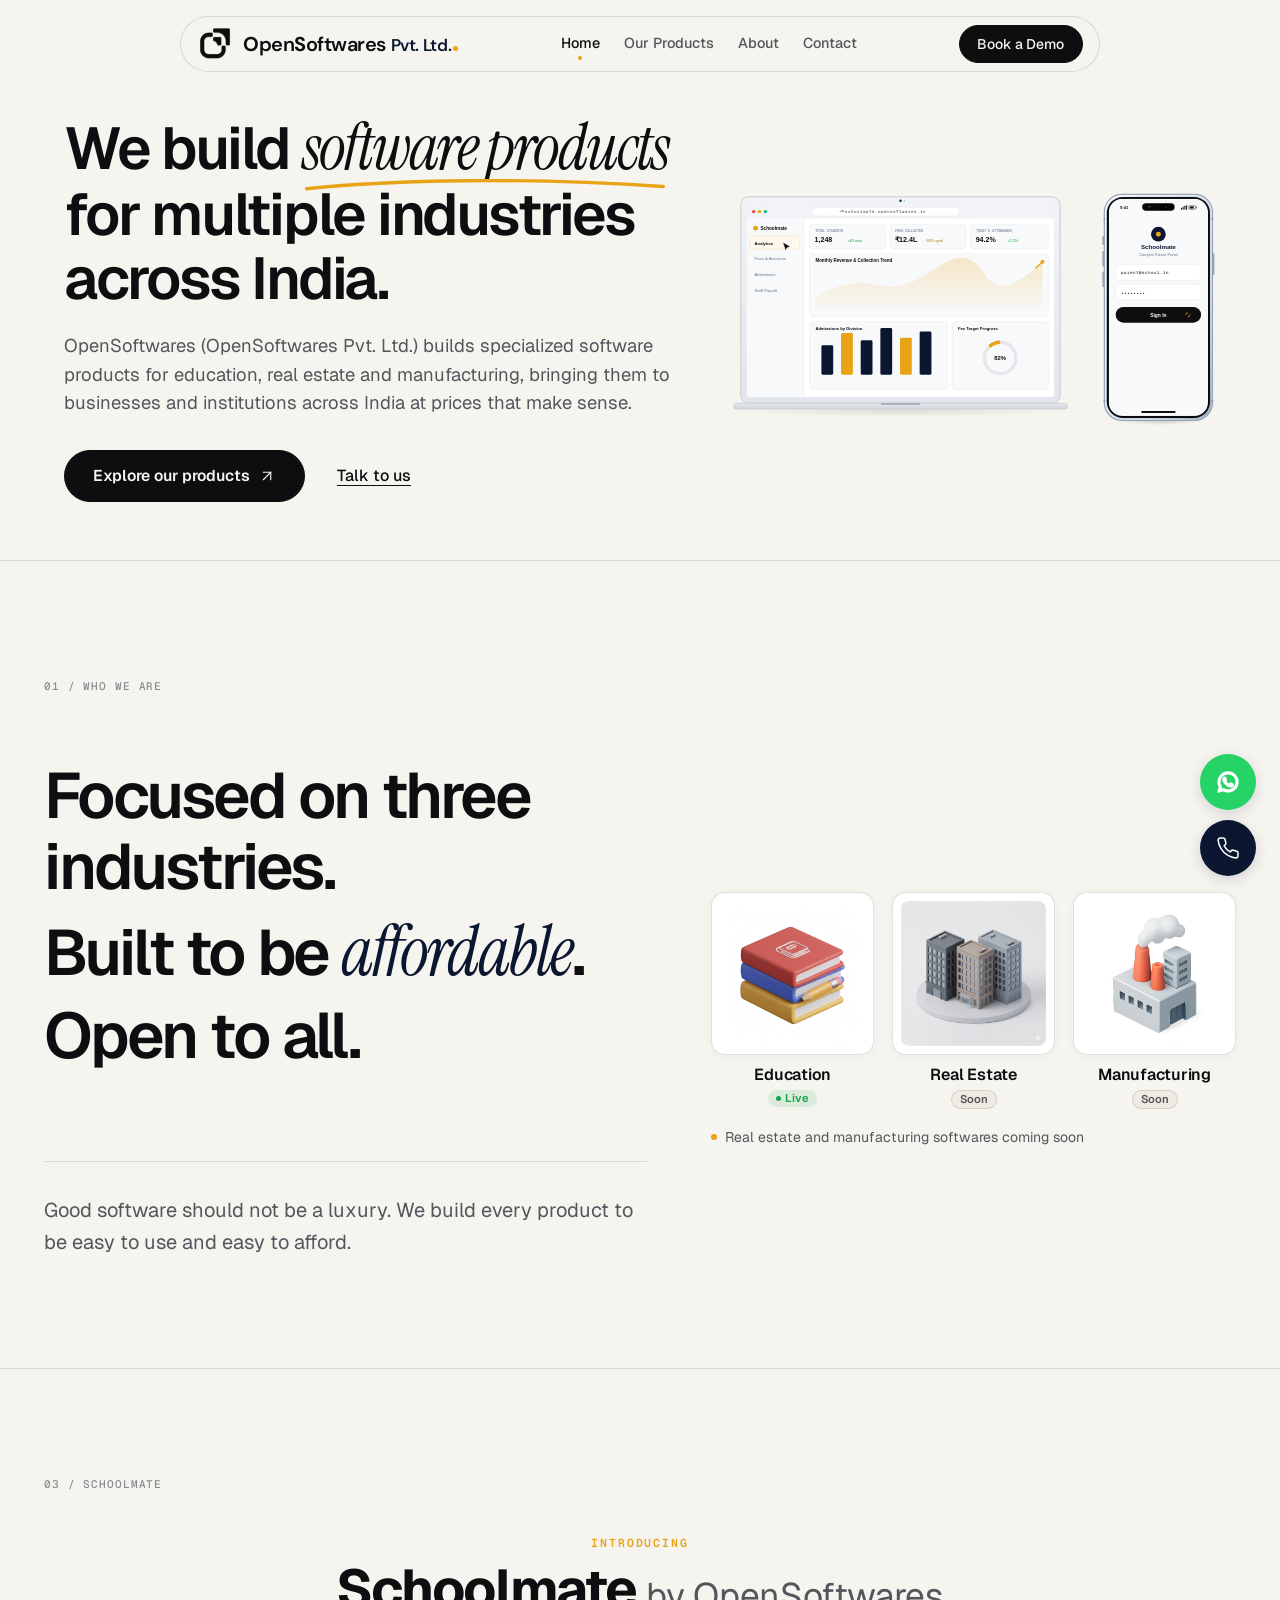
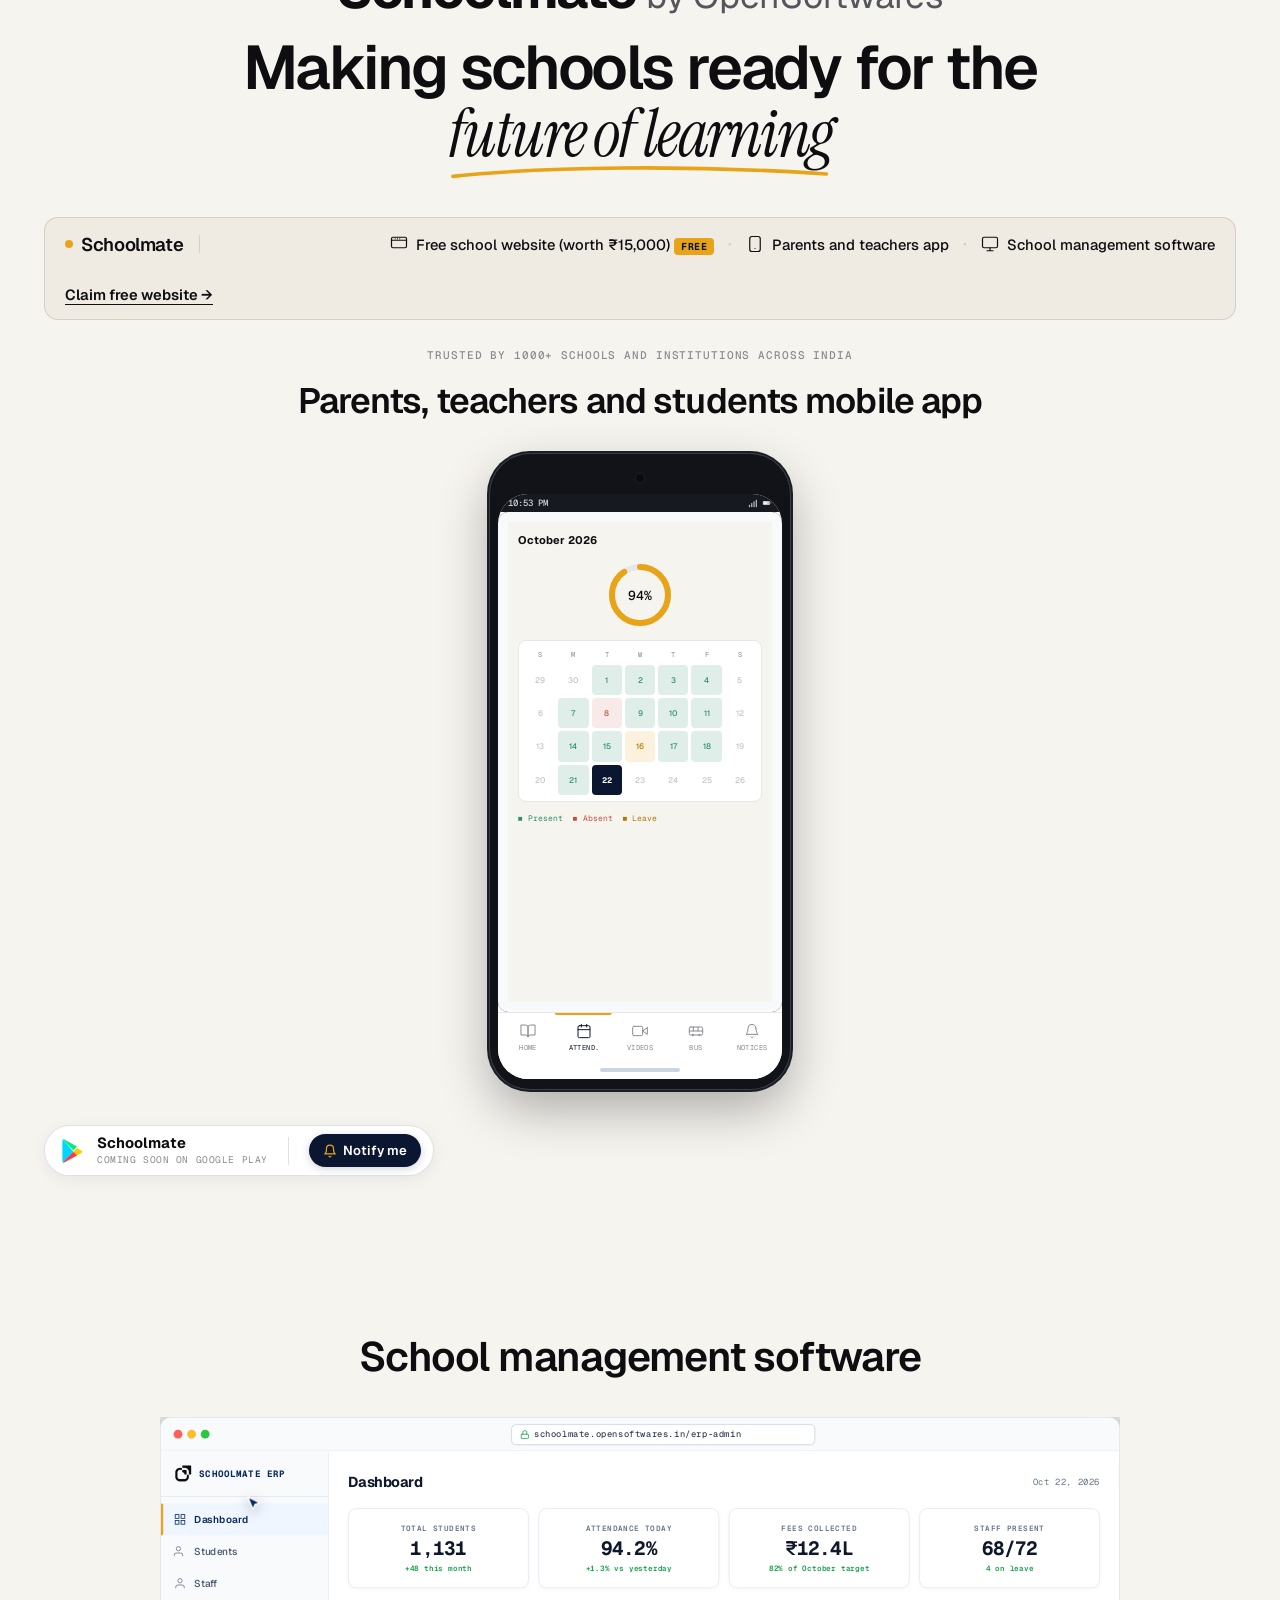
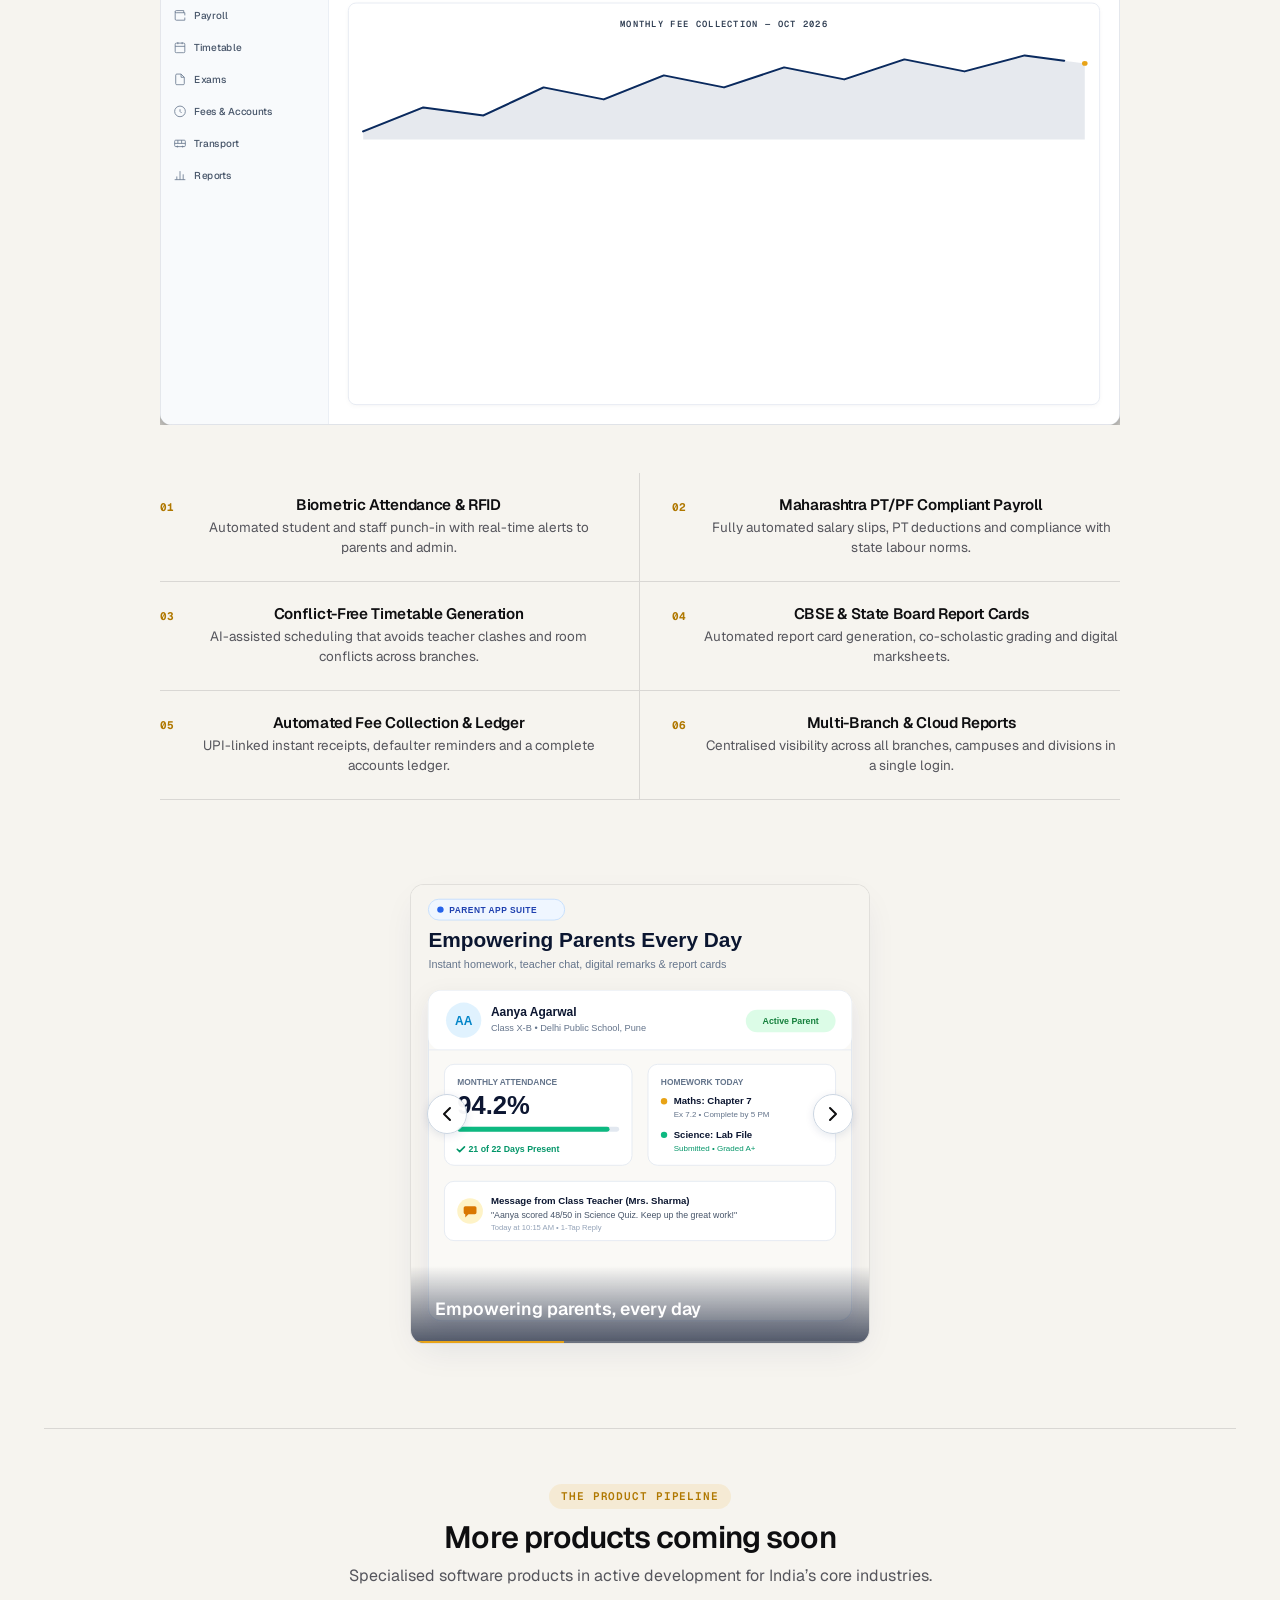
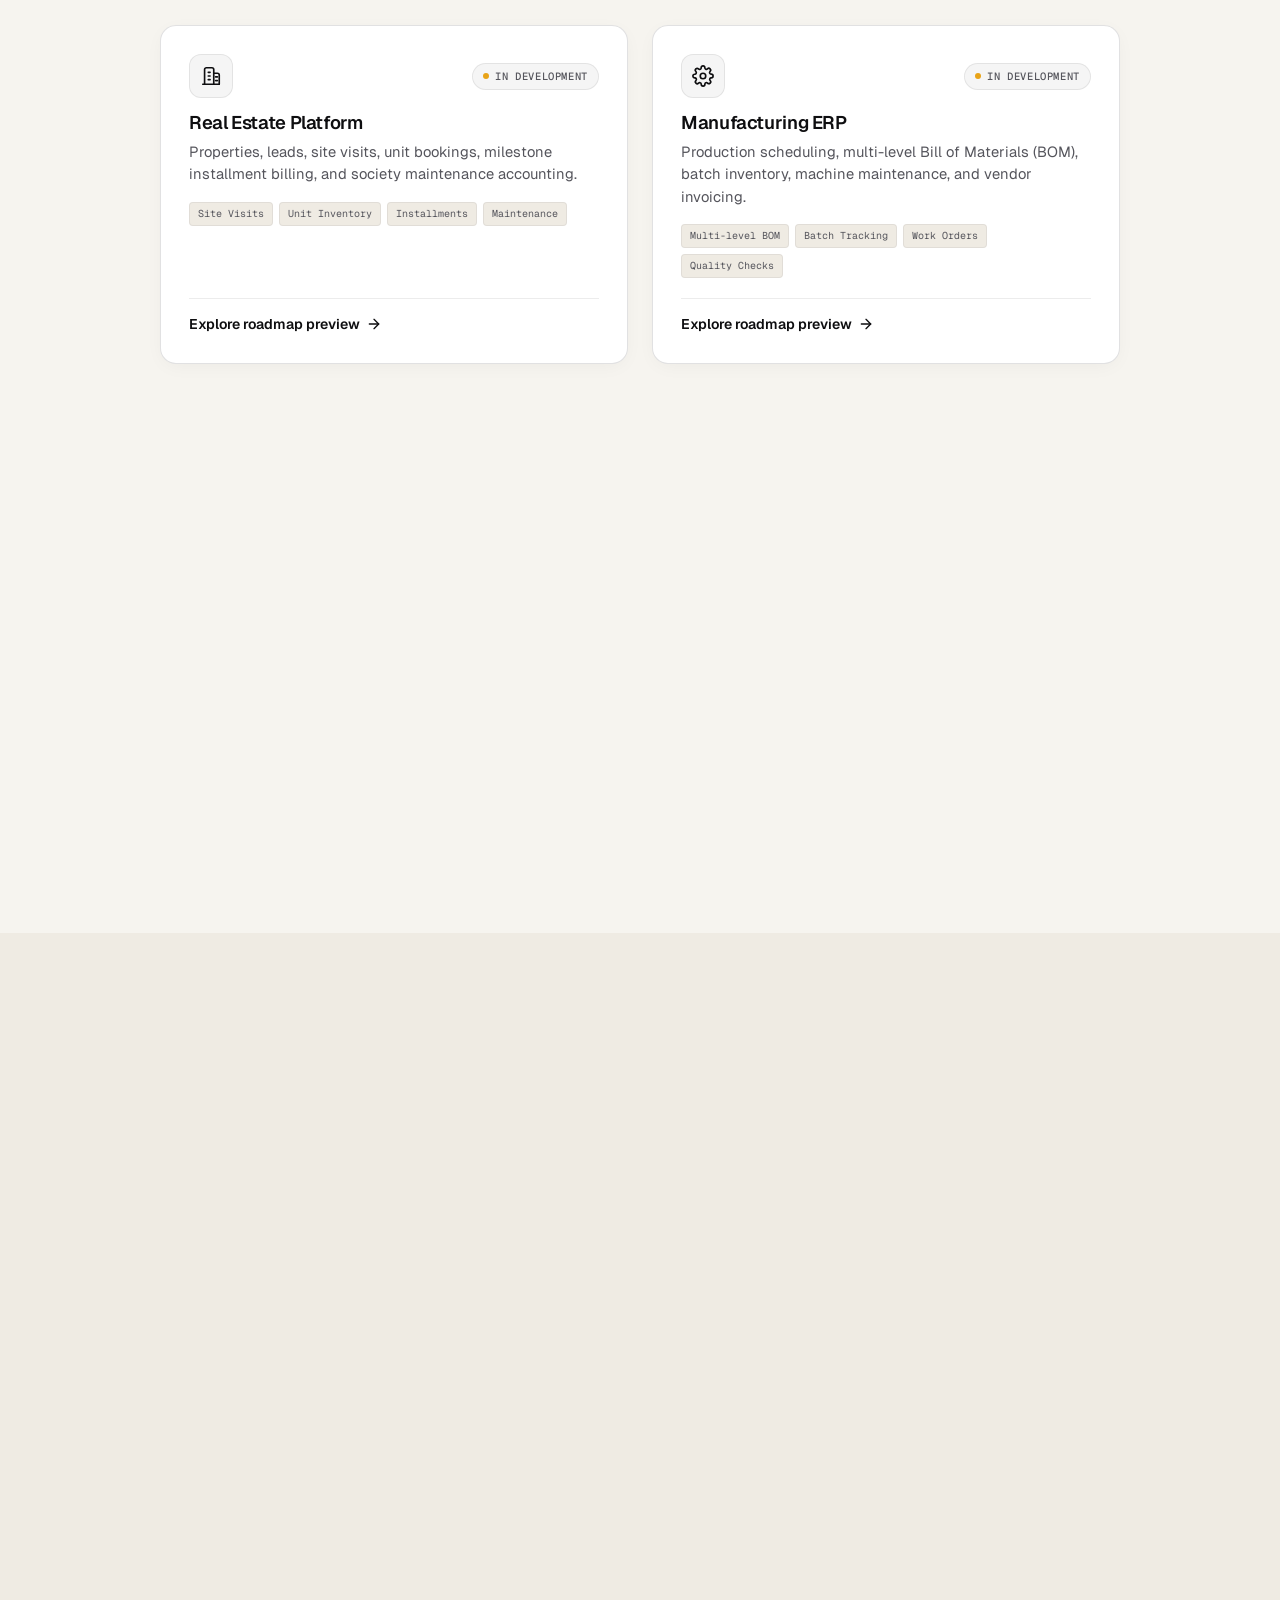
==== index.html @ cf799f25 "fix(ui): unify header brand styling to DM Sans across all pages and play reverse circular wipe anima" ====
<!DOCTYPE html>
<html lang="en">
<head>
  <meta charset="UTF-8">
  <meta name="viewport" content="width=device-width, initial-scale=1.0">
  <title>OpenSoftwares | OpenSoftwares Pvt. Ltd. — Enterprise &amp; Schoolmate ERP Solutions</title>
  <meta name="description" content="OpenSoftwares (OpenSoftwares Pvt. Ltd.) builds specialized enterprise software products across India, including Schoolmate ERP for schools and institutions, real estate management, and manufacturing systems.">
  <meta name="keywords" content="OpenSoftwares, Open Softwares, OpenSoftwares Pvt Ltd, Open Softwares Pvt Ltd, Schoolmate ERP, school management system India, school ERP software, enterprise software Maharashtra">
  <meta name="author" content="OpenSoftwares Pvt. Ltd.">
  <link rel="canonical" href="https://opensoftwares.in/">

  <!-- Favicon and Brand Icons -->
  <link rel="icon" href="/favicon.ico" sizes="48x48">
  <link rel="icon" type="image/png" sizes="32x32" href="/assets/brand/logo-mark-32.png">
  <link rel="icon" type="image/png" sizes="192x192" href="/assets/brand/logo-mark-192.png">
  <link rel="apple-touch-icon" sizes="180x180" href="/assets/brand/logo-mark-180.png">
  <link rel="manifest" href="/site.webmanifest">
  <meta name="theme-color" content="#F6F4EF">
  <meta name="google-site-verification" content="google6d72aa4235162711">
  <meta name="application-name" content="OpenSoftwares Pvt. Ltd.">
  <meta name="apple-mobile-web-app-title" content="OpenSoftwares">
  <link rel="preload" href="/assets/brand/logo-transparent.png" as="image">
  <link rel="preload" href="/education.png" as="image">
  <link rel="preload" href="/real_estate.png" as="image">
  <link rel="preload" href="/manufacturing.jpg" as="image">

  <!-- Open Graph & Social -->
  <meta property="og:type" content="website">
  <meta property="og:url" content="https://opensoftwares.in/">
  <meta property="og:site_name" content="OpenSoftwares Pvt. Ltd.">
  <meta property="og:title" content="OpenSoftwares | OpenSoftwares Pvt. Ltd. — Enterprise &amp; Schoolmate ERP Solutions">
  <meta property="og:description" content="OpenSoftwares (OpenSoftwares Pvt. Ltd.) builds enterprise software products for education, real estate and manufacturing, bringing them to businesses and institutions across India at prices that make sense.">
  <meta property="og:image" content="https://opensoftwares.in/assets/brand/og-image.png">
  <meta property="og:image:width" content="1200">
  <meta property="og:image:height" content="630">
  <meta property="og:image:alt" content="OpenSoftwares / OpenSoftwares Pvt. Ltd. — Enterprise Software &amp; Schoolmate ERP">
  <meta name="twitter:card" content="summary_large_image">
  <meta name="twitter:title" content="OpenSoftwares | OpenSoftwares Pvt. Ltd. — Enterprise &amp; Schoolmate ERP Solutions">
  <meta name="twitter:description" content="OpenSoftwares (OpenSoftwares Pvt. Ltd.) builds enterprise software products for education, real estate and manufacturing across India.">
  <meta name="twitter:image" content="https://opensoftwares.in/assets/brand/og-image.png">

  <!-- Fonts: General Sans, Geist, Geist Mono, Instrument Serif, DM Sans -->
  <link rel="preconnect" href="https://fonts.googleapis.com">
  <link rel="preconnect" href="https://fonts.gstatic.com" crossorigin>
  <link href="https://fonts.googleapis.com/css2?family=Geist:wght@400;500;600;700&family=Geist+Mono:wght@400;500;600&family=DM+Sans:ital,wght@0,400;0,500;0,600;0,700;1,400&family=Instrument+Serif:ital@1&display=swap" rel="stylesheet">
  <link href="https://api.fontshare.com/v2/css?f[]=general-sans@500,600,700&display=swap" rel="stylesheet">

  <!-- Critical Inline CSS: Guarantees zero FOUC even before external stylesheets arrive -->
  <style>
    .site-splash {
      position: fixed; inset: 0; z-index: 99999;
      background: #F6F4EF;
      display: flex; align-items: center; justify-content: center;
    }
    html.splash-skip .site-splash { display: none !important; }
    .nav-link { position: relative; overflow: hidden; display: inline-flex; }
    .nav-link .nav-text-back { position: absolute; top: 100%; left: 50%; transform: translateX(-50%); opacity: 0; }
    .brand-logo-img { width: 36px; height: 36px; max-width: 36px; max-height: 36px; object-fit: contain; }
    .splash-logo-img { width: 76px; height: 76px; max-width: 76px; max-height: 76px; object-fit: contain; }
    .icon, .svg-icon { width: 24px; height: 24px; flex-shrink: 0; }
    .floating-btn svg, .floating-btn .icon, .floating-btn .svg-icon { width: 24px !important; height: 24px !important; min-width: 24px; min-height: 24px; }
    .icon-lg { width: 28px; height: 28px; }
    .overlay-close svg { width: 28px; height: 28px; }
  </style>

  <!-- CSS (Cache-busted) -->
  <link rel="stylesheet" href="/css/style.css?v=3.6">
  <link rel="stylesheet" href="/css/home.css?v=3.9">

  <!-- Structured Data JSON-LD (SEO, AEO & GEO Knowledge Graph) -->
  <script type="application/ld+json">
  {
    "@context": "https://schema.org",
    "@graph": [
      {
        "@type": "Organization",
        "@id": "https://opensoftwares.in/#organization",
        "name": "OpenSoftwares",
        "legalName": "OpenSoftwares Pvt. Ltd.",
        "alternateName": [
          "Open Softwares",
          "Open Softwares Pvt. Ltd.",
          "OpenSoftwares Pvt. Ltd.",
          "Open Softwares India",
          "OpenSoftwares India"
        ],
        "url": "https://opensoftwares.in",
        "logo": {
          "@type": "ImageObject",
          "url": "https://opensoftwares.in/assets/brand/logo-mark-512.png",
          "width": 512,
          "height": 512
        },
        "image": "https://opensoftwares.in/assets/brand/og-image.png",
        "description": "OpenSoftwares (OpenSoftwares Pvt. Ltd.) is an Indian software development enterprise delivering specialized management software, including Schoolmate ERP for schools and institutions, real estate management, and manufacturing systems.",
        "telephone": "+917204726501",
        "email": "contact@opensoftwares.in",
        "address": {
          "@type": "PostalAddress",
          "addressRegion": "Maharashtra",
          "addressCountry": "IN"
        },
        "sameAs": [
          "https://opensoftwares.in",
          "https://wa.me/917204726501",
          "https://www.linkedin.com/company/opensoftwares-pvt-ltd"
        ],
        "contactPoint": [
          {
            "@type": "ContactPoint",
            "telephone": "+91-72047-26501",
            "contactType": "sales",
            "areaServed": "IN",
            "availableLanguage": ["English", "Hindi", "Marathi"]
          },
          {
            "@type": "ContactPoint",
            "telephone": "+91-72047-26501",
            "contactType": "customer support",
            "areaServed": "IN",
            "availableLanguage": ["English", "Hindi", "Marathi"]
          }
        ],
        "knowsAbout": [
          "Schoolmate ERP",
          "School Management System",
          "Education ERP Software",
          "Real Estate Management Software",
          "Manufacturing ERP Software",
          "School Bus Live GPS Tracking",
          "Online School Fee Collection UPI"
        ],
        "makesOffer": [
          {
            "@type": "Offer",
            "itemOffered": {
              "@type": "SoftwareApplication",
              "name": "Schoolmate ERP",
              "applicationCategory": "EducationalApplication",
              "operatingSystem": "Web, Android, iOS",
              "description": "Unified school management software suite combining cloud administrative ERP with parent and teacher mobile apps."
            }
          }
        ]
      },
      {
        "@type": "WebSite",
        "@id": "https://opensoftwares.in/#website",
        "name": "OpenSoftwares",
        "alternateName": [
          "Open Softwares",
          "Open Softwares Pvt. Ltd.",
          "OpenSoftwares Pvt. Ltd.",
          "Schoolmate by OpenSoftwares"
        ],
        "url": "https://opensoftwares.in",
        "publisher": {
          "@id": "https://opensoftwares.in/#organization"
        }
      },
      {
        "@type": "WebPage",
        "@id": "https://opensoftwares.in/#webpage",
        "url": "https://opensoftwares.in/",
        "name": "OpenSoftwares | OpenSoftwares Pvt. Ltd. — Enterprise & Schoolmate ERP Solutions",
        "isPartOf": {
          "@id": "https://opensoftwares.in/#website"
        },
        "about": {
          "@id": "https://opensoftwares.in/#organization"
        },
        "description": "Official website of OpenSoftwares (OpenSoftwares Pvt. Ltd.), creators of Schoolmate ERP for schools and institutions across India."
      },
      {
        "@type": "FAQPage",
        "@id": "https://opensoftwares.in/#faq",
        "mainEntity": [
          {
            "@type": "Question",
            "name": "Who is OpenSoftwares (OpenSoftwares Pvt. Ltd.)?",
            "acceptedAnswer": {
              "@type": "Answer",
              "text": "OpenSoftwares (OpenSoftwares Pvt. Ltd.) is an Indian software development enterprise that builds specialized management platforms, including Schoolmate ERP for educational institutions, alongside dedicated software for real estate and manufacturing."
            }
          },
          {
            "@type": "Question",
            "name": "What is Schoolmate by OpenSoftwares?",
            "acceptedAnswer": {
              "@type": "Answer",
              "text": "Schoolmate is a comprehensive school management ERP suite developed by OpenSoftwares. It features automated fee collection, live GPS bus tracking, biometric attendance, CBSE-compliant report cards, and real-time parent-teacher mobile apps."
            }
          },
          {
            "@type": "Question",
            "name": "Which industries does OpenSoftwares serve across India?",
            "acceptedAnswer": {
              "@type": "Answer",
              "text": "OpenSoftwares develops enterprise solutions across three key industry verticals in India: Education (Schoolmate ERP), Real Estate (property and pipeline tracking), and Manufacturing (inventory and workflow management)."
            }
          },
          {
            "@type": "Question",
            "name": "How can schools and businesses book a demo with OpenSoftwares?",
            "acceptedAnswer": {
              "@type": "Answer",
              "text": "Institutions can book a free, no-obligation live interactive demo by calling OpenSoftwares at +91 72047 26501, messaging via WhatsApp, or submitting the demo form at opensoftwares.in/contact.html."
            }
          }
        ]
      }
    ]
  }
  </script>
  <script>
    if (sessionStorage.getItem('opensoftwares_splash_shown')) {
      document.documentElement.classList.add('splash-skip');
    }
  </script>
</head>
<body class="home-page">

  <!-- ======================================================================
       1. SPLASH LOADER (Section A) — Draws hero illustration, then hands over
       ====================================================================== -->
  <div class="site-splash" id="siteSplash" role="dialog" aria-modal="true" aria-label="Loading OpenSoftwares">
    <div class="splash-inner">
      <div class="splash-brand">
        <!-- 1. Logo Icon First -->
        <div class="splash-logo-wrap">
          <img src="/assets/brand/logo-transparent.png" 
               srcset="/assets/brand/logo-transparent-76.png 1x, /assets/brand/logo-transparent-192.png 2x" 
               width="76" height="76" 
               alt="OpenSoftwares logo" 
               class="splash-logo-img">
        </div>
        <!-- 2. Name Below Icon -->
        <div class="splash-text" aria-label="OpenSoftwares">
          <span class="splash-letter" style="--i:0">O</span><span class="splash-letter" style="--i:1">p</span><span class="splash-letter" style="--i:2">e</span><span class="splash-letter" style="--i:3">n</span><span class="splash-letter" style="--i:4">S</span><span class="splash-letter" style="--i:5">o</span><span class="splash-letter" style="--i:6">f</span><span class="splash-letter" style="--i:7">t</span><span class="splash-letter" style="--i:8">w</span><span class="splash-letter" style="--i:9">a</span><span class="splash-letter" style="--i:10">r</span><span class="splash-letter" style="--i:11">e</span><span class="splash-letter" style="--i:12">s</span><span class="splash-dot" style="--i:13"></span>
        </div>
      </div>

      <!-- Saffron progress line -->
      <div class="splash-progress-track" aria-hidden="true">
        <div class="splash-progress-bar" id="splashBar"></div>
      </div>
    </div>
  </div>

  <!-- SVG Sprite (all icons in one place) -->
  <svg xmlns="http://www.w3.org/2000/svg" style="display:none;" aria-hidden="true">
    <defs>
      <symbol id="icon-bus" viewBox="0 0 24 24" fill="none" stroke="currentColor" stroke-width="1.5" stroke-linecap="round" stroke-linejoin="round">
        <path d="M8 6v6M15 6v6M2 12h20M4 6h16a2 2 0 0 1 2 2v8a2 2 0 0 1-2 2H4a2 2 0 0 1-2-2V8a2 2 0 0 1 2-2z"/><circle cx="7" cy="18" r="1"/><circle cx="17" cy="18" r="1"/>
      </symbol>
      <symbol id="icon-book" viewBox="0 0 24 24" fill="none" stroke="currentColor" stroke-width="1.5" stroke-linecap="round" stroke-linejoin="round">
        <path d="M2 3h6a4 4 0 0 1 4 4v14a3 3 0 0 0-3-3H2z"/><path d="M22 3h-6a4 4 0 0 0-4 4v14a3 3 0 0 1 3-3h7z"/>
      </symbol>
      <symbol id="icon-bell" viewBox="0 0 24 24" fill="none" stroke="currentColor" stroke-width="1.5" stroke-linecap="round" stroke-linejoin="round">
        <path d="M18 8A6 6 0 0 0 6 8c0 7-3 9-3 9h18s-3-2-3-9"/><path d="M13.73 21a2 2 0 0 1-3.46 0"/>
      </symbol>
      <symbol id="icon-trophy" viewBox="0 0 24 24" fill="none" stroke="currentColor" stroke-width="1.5" stroke-linecap="round" stroke-linejoin="round">
        <path d="M6 9H4.5a2.5 2.5 0 0 1 0-5H6"/><path d="M18 9h1.5a2.5 2.5 0 0 0 0-5H18"/><path d="M4 22h16"/><path d="M10 14.66V17c0 .55-.45 1-1 1H8c-.55 0-1 .45-1 1v1h10v-1c0-.55-.45-1-1-1h-1c-.55 0-1-.45-1-1v-2.34"/><path d="M18 4H6v7a6 6 0 0 0 12 0V4z"/>
      </symbol>
      <symbol id="icon-calendar" viewBox="0 0 24 24" fill="none" stroke="currentColor" stroke-width="1.5" stroke-linecap="round" stroke-linejoin="round">
        <rect x="3" y="4" width="18" height="18" rx="2" ry="2"/><line x1="16" y1="2" x2="16" y2="6"/><line x1="8" y1="2" x2="8" y2="6"/><line x1="3" y1="10" x2="21" y2="10"/>
      </symbol>
      <symbol id="icon-wallet" viewBox="0 0 24 24" fill="none" stroke="currentColor" stroke-width="1.5" stroke-linecap="round" stroke-linejoin="round">
        <path d="M21 12V7H5a2 2 0 0 1 0-4h14v4"/><path d="M3 5v14a2 2 0 0 0 2 2h16v-5"/><path d="M18 12a2 2 0 0 0 0 4h4v-4z"/>
      </symbol>
      <symbol id="icon-users" viewBox="0 0 24 24" fill="none" stroke="currentColor" stroke-width="1.5" stroke-linecap="round" stroke-linejoin="round">
        <path d="M17 21v-2a4 4 0 0 0-4-4H5a4 4 0 0 0-4 4v2"/><circle cx="9" cy="7" r="4"/><path d="M23 21v-2a4 4 0 0 0-3-3.87"/><path d="M16 3.13a4 4 0 0 1 0 7.75"/>
      </symbol>
      <symbol id="icon-shield" viewBox="0 0 24 24" fill="none" stroke="currentColor" stroke-width="1.5" stroke-linecap="round" stroke-linejoin="round">
        <path d="M12 22s8-4 8-10V5l-8-3-8 3v7c0 6 8 10 8 10z"/>
      </symbol>
      <symbol id="icon-video" viewBox="0 0 24 24" fill="none" stroke="currentColor" stroke-width="1.5" stroke-linecap="round" stroke-linejoin="round">
        <polygon points="23 7 16 12 23 17 23 7"/><rect x="1" y="5" width="15" height="14" rx="2" ry="2"/>
      </symbol>
      <symbol id="icon-chat" viewBox="0 0 24 24" fill="none" stroke="currentColor" stroke-width="1.5" stroke-linecap="round" stroke-linejoin="round">
        <path d="M21 11.5a8.38 8.38 0 0 1-.9 3.8 8.5 8.5 0 0 1-7.6 4.7 8.38 8.38 0 0 1-3.8-.9L3 21l1.9-5.7a8.38 8.38 0 0 1-.9-3.8 8.5 8.5 0 0 1 4.7-7.6 8.38 8.38 0 0 1 3.8-.9h.5a8.48 8.48 0 0 1 8 8v.5z"/>
      </symbol>
      <symbol id="icon-map-pin" viewBox="0 0 24 24" fill="none" stroke="currentColor" stroke-width="1.5" stroke-linecap="round" stroke-linejoin="round">
        <path d="M21 10c0 7-9 13-9 13s-9-6-9-13a9 9 0 0 1 18 0z"/><circle cx="12" cy="10" r="3"/>
      </symbol>
      <symbol id="icon-chart" viewBox="0 0 24 24" fill="none" stroke="currentColor" stroke-width="1.5" stroke-linecap="round" stroke-linejoin="round">
        <line x1="18" y1="20" x2="18" y2="10"/><line x1="12" y1="20" x2="12" y2="4"/><line x1="6" y1="20" x2="6" y2="14"/><line x1="2" y1="20" x2="22" y2="20"/>
      </symbol>
      <symbol id="icon-clock" viewBox="0 0 24 24" fill="none" stroke="currentColor" stroke-width="1.5" stroke-linecap="round" stroke-linejoin="round">
        <circle cx="12" cy="12" r="10"/><polyline points="12 6 12 12 16 14"/>
      </symbol>
      <symbol id="icon-graduation-cap" viewBox="0 0 24 24" fill="none" stroke="currentColor" stroke-width="1.5" stroke-linecap="round" stroke-linejoin="round">
        <path d="M22 10v6M2 10l10-5 10 5-10 5z"/><path d="M6 12v5c0 2 2.5 3.5 6 3.5s6-1.5 6-3.5v-5"/>
      </symbol>
      <symbol id="icon-download" viewBox="0 0 24 24" fill="none" stroke="currentColor" stroke-width="1.5" stroke-linecap="round" stroke-linejoin="round">
        <path d="M21 15v4a2 2 0 0 1-2 2H5a2 2 0 0 1-2-2v-4"/><polyline points="7 10 12 15 17 10"/><line x1="12" y1="15" x2="12" y2="3"/>
      </symbol>
      <symbol id="icon-arrow-up-right" viewBox="0 0 24 24" fill="none" stroke="currentColor" stroke-width="1.5" stroke-linecap="round" stroke-linejoin="round">
        <line x1="7" y1="17" x2="17" y2="7"/><polyline points="7 7 17 7 17 17"/>
      </symbol>
      <symbol id="icon-check" viewBox="0 0 24 24" fill="none" stroke="currentColor" stroke-width="2" stroke-linecap="round" stroke-linejoin="round">
        <polyline points="20 6 9 17 4 12"/>
      </symbol>
      <symbol id="icon-play" viewBox="0 0 24 24" fill="currentColor" stroke="none">
        <polygon points="5 3 19 12 5 21 5 3"/>
      </symbol>
      <symbol id="icon-chevron-left" viewBox="0 0 24 24" fill="none" stroke="currentColor" stroke-width="2" stroke-linecap="round" stroke-linejoin="round">
        <polyline points="15 18 9 12 15 6"/>
      </symbol>
      <symbol id="icon-chevron-right" viewBox="0 0 24 24" fill="none" stroke="currentColor" stroke-width="2" stroke-linecap="round" stroke-linejoin="round">
        <polyline points="9 18 15 12 9 6"/>
      </symbol>
      <symbol id="icon-chevron-down" viewBox="0 0 24 24" fill="none" stroke="currentColor" stroke-width="2" stroke-linecap="round" stroke-linejoin="round">
        <polyline points="6 9 12 15 18 9"/>
      </symbol>
      <symbol id="icon-close" viewBox="0 0 24 24" fill="none" stroke="currentColor" stroke-width="2" stroke-linecap="round" stroke-linejoin="round">
        <line x1="18" y1="6" x2="6" y2="18"/><line x1="6" y1="6" x2="18" y2="18"/>
      </symbol>
      <symbol id="icon-phone" viewBox="0 0 24 24" fill="none" stroke="currentColor" stroke-width="1.5" stroke-linecap="round" stroke-linejoin="round">
        <path d="M22 16.92v3a2 2 0 0 1-2.18 2 19.79 19.79 0 0 1-8.63-3.07 19.5 19.5 0 0 1-6-6 19.79 19.79 0 0 1-3.07-8.67A2 2 0 0 1 4.11 2h3a2 2 0 0 1 2 1.72 12.84 12.84 0 0 0 .7 2.81 2 2 0 0 1-.45 2.11L8.09 9.91a16 16 0 0 0 6 6l1.27-1.27a2 2 0 0 1 2.11-.45 12.84 12.84 0 0 0 2.81.7A2 2 0 0 1 22 16.92z"/>
      </symbol>
      <symbol id="icon-whatsapp" viewBox="0 0 24 24" fill="currentColor">
        <path d="M12.04 2c-5.46 0-9.91 4.45-9.91 9.91 0 1.75.46 3.45 1.32 4.95L2.05 22l5.25-1.38c1.45.79 3.08 1.21 4.74 1.21 5.46 0 9.91-4.45 9.91-9.91 0-2.65-1.03-5.14-2.9-7.01A9.816 9.816 0 0012.04 2zm0 18.15c-1.48 0-2.93-.4-4.2-1.15l-.3-.18-3.12.82.83-3.04-.2-.31a8.15 8.15 0 01-1.25-4.38c0-4.54 3.7-8.24 8.24-8.24 2.2 0 4.27.86 5.82 2.42a8.18 8.18 0 012.41 5.82c0 4.54-3.7 8.24-8.23 8.24zm4.51-6.17c-.25-.12-1.47-.72-1.7-.81-.23-.08-.39-.12-.56.12-.17.25-.64.81-.79.97-.14.17-.29.19-.54.06-.25-.12-1.05-.39-2-1.23-.74-.66-1.24-1.47-1.39-1.72-.14-.25-.02-.38.11-.51.11-.11.25-.29.37-.43s.17-.25.25-.41c.08-.17.04-.31-.02-.43s-.56-1.34-.76-1.84c-.2-.48-.41-.42-.56-.43h-.48c-.17 0-.44.06-.67.31-.23.25-.89.87-.89 2.12s.91 2.46 1.04 2.63c.12.17 1.79 2.73 4.33 3.83.61.26 1.08.42 1.45.54.61.19 1.16.17 1.6.1.49-.08 1.47-.6 1.68-1.18.21-.59.21-1.09.15-1.19-.06-.11-.22-.17-.47-.3z"/>
      </symbol>
      <symbol id="icon-mobile" viewBox="0 0 24 24" fill="none" stroke="currentColor" stroke-width="1.5" stroke-linecap="round" stroke-linejoin="round">
        <rect x="5" y="2" width="14" height="20" rx="3"/><path d="M12 18h.01"/>
      </symbol>
      <symbol id="icon-desktop" viewBox="0 0 24 24" fill="none" stroke="currentColor" stroke-width="1.5" stroke-linecap="round" stroke-linejoin="round">
        <rect x="2" y="3" width="20" height="14" rx="2"/><path d="M8 21h8M12 17v4"/>
      </symbol>
      <symbol id="icon-layers" viewBox="0 0 24 24" fill="none" stroke="currentColor" stroke-width="1.5" stroke-linecap="round" stroke-linejoin="round">
        <polygon points="12 2 2 7 12 12 22 7 12 2"/><polyline points="2 17 12 22 22 17"/><polyline points="2 12 12 17 22 12"/>
      </symbol>
      <symbol id="icon-building" viewBox="0 0 24 24" fill="none" stroke="currentColor" stroke-width="1.5" stroke-linecap="round" stroke-linejoin="round">
        <rect x="4" y="2" width="16" height="20" rx="2" ry="2"/><path d="M9 22v-4h6v4M8 6h.01M16 6h.01M12 6h.01M12 10h.01M12 14h.01M16 10h.01M16 14h.01M8 10h.01M8 14h.01"/>
      </symbol>
      <symbol id="icon-signal" viewBox="0 0 24 24" fill="currentColor" stroke="none">
        <rect x="2" y="16" width="3" height="6" rx="1"/><rect x="7.5" y="12" width="3" height="10" rx="1"/><rect x="13" y="8" width="3" height="14" rx="1"/><rect x="18.5" y="4" width="3" height="18" rx="1"/>
      </symbol>
      <symbol id="icon-battery" viewBox="0 0 24 24" fill="currentColor" stroke="none">
        <rect x="2" y="7" width="17" height="10" rx="2"/><rect x="4" y="9" width="11" height="6" rx="1" opacity="0.4"/><rect x="4" y="9" width="8" height="6" rx="1"/><path d="M20 11h2v2h-2z"/>
      </symbol>
          <symbol id="icon-instagram" viewBox="0 0 24 24" fill="none" stroke="currentColor" stroke-width="2" stroke-linecap="round" stroke-linejoin="round">
        <rect x="2" y="2" width="20" height="20" rx="5" ry="5"/>
        <path d="M16 11.37A4 4 0 1 1 12.63 8 4 4 0 0 1 16 11.37z"/>
        <circle cx="17.5" cy="6.5" r="1.2" fill="currentColor" stroke="none"/>
      </symbol>
    </defs>
  </svg>

  <!-- ======================================================================
       HEADER &mdash; Floating Pill Nav
       ====================================================================== -->
  <header class="site-header" id="siteHeader" role="banner">
    <div class="header-inner">
      <!-- Logo -->
      <a href="index.html" class="brand-link" aria-label="OpenSoftwares Pvt. Ltd. Homepage">
        <img src="/assets/brand/logo-transparent.png" 
             srcset="/assets/brand/logo-transparent-36.png 1x, /assets/brand/logo-transparent-72.png 2x" 
             width="36" height="36" 
             alt="OpenSoftwares Pvt. Ltd. logo" 
             class="brand-logo-img">
        <span class="brand-wordmark">
          <span class="brand-cap">O</span>pen<span class="brand-cap">S</span>oftwares <span class="brand-legal">Pvt. Ltd.</span><span class="brand-dot" aria-hidden="true"></span>
        </span>
      </a>

      <!-- Desktop Nav -->
      <nav class="nav-desktop" aria-label="Main Navigation">
        <ul class="nav-links">
          <li><a href="index.html" class="nav-link active" aria-current="page"><span class="nav-text-front">Home</span><span class="nav-text-back" aria-hidden="true">Home</span></a></li>
          <li><a href="products.html" class="nav-link"><span class="nav-text-front">Our Products</span><span class="nav-text-back" aria-hidden="true">Our Products</span></a></li>
          <li><a href="about.html" class="nav-link"><span class="nav-text-front">About</span><span class="nav-text-back" aria-hidden="true">About</span></a></li>
          <li><a href="contact.html" class="nav-link"><span class="nav-text-front">Contact</span><span class="nav-text-back" aria-hidden="true">Contact</span></a></li>
        </ul>
      </nav>

      <div class="header-cta">
        <a href="contact.html" class="btn btn-primary btn-sm">Book a Demo</a>
        <!-- Hamburger -->
        <button class="nav-toggle" id="navToggle" type="button" aria-expanded="false" aria-controls="mobileOverlay" aria-label="Open navigation menu">
          <span class="nav-bar"></span>
          <span class="nav-bar"></span>
        </button>
      </div>
    </div>
  </header>

  <!-- Mobile Full-Screen Overlay Menu -->
  <nav class="mobile-overlay" id="mobileOverlay" aria-label="Mobile Navigation" aria-hidden="true">
    <div class="mobile-overlay-header">
      <a href="index.html" class="brand-link brand-link-light" aria-label="OpenSoftwares Homepage">
        <img src="/assets/brand/logo-transparent.png" 
             srcset="/assets/brand/logo-transparent-32.png 1x, /assets/brand/logo-transparent-72.png 2x" 
             width="32" height="32" 
             alt="OpenSoftwares logo" 
             class="brand-logo-img brand-logo-darkmode">
        <span class="brand-wordmark">
          <span class="brand-cap">O</span>pen<span class="brand-cap">S</span>oftwares <span class="brand-legal">Pvt. Ltd.</span><span class="brand-dot"></span>
        </span>
      </a>
      <button class="overlay-close" id="overlayClose" type="button" aria-label="Close navigation menu">
        <svg class="icon"><use href="#icon-close"></use></svg>
      </button>
    </div>

    <ul class="mobile-nav-list">
      <li class="mobile-nav-item">
        <span class="mobile-nav-index">01</span>
        <a href="index.html" class="mobile-nav-link active">Home</a>
      </li>
      <li class="mobile-nav-item">
        <span class="mobile-nav-index">02</span>
        <a href="products.html" class="mobile-nav-link">Our Products</a>
      </li>
      <li class="mobile-nav-item">
        <span class="mobile-nav-index">03</span>
        <a href="about.html" class="mobile-nav-link">About</a>
      </li>
      <li class="mobile-nav-item">
        <span class="mobile-nav-index">04</span>
        <a href="contact.html" class="mobile-nav-link">Contact</a>
      </li>
    </ul>

    <div class="mobile-overlay-footer">
      <p class="mobile-footer-notice">Schoolmate app &mdash; coming soon on Google Play</p>
      <div class="mobile-footer-contacts">
        <a href="tel:+917204726501" class="mobile-footer-link">
          <svg class="icon icon-sm"><use href="#icon-phone"></use></svg>
          +91 72047 26501
        </a>
            <!-- Temporarily commented out Instagram:
    <a href="https://www.instagram.com/opensoftwares_" target="_blank" rel="noopener noreferrer" class="mobile-footer-link">
          <svg class="icon icon-sm"><use href="#icon-instagram"></use></svg>
          @opensoftwares_
        </a>
        -->
        <a href="https://wa.me/917204726501?text=Hi%2C%20I%20want%20to%20know%20more%20about%20school%20software" class="mobile-footer-link">
          <svg class="icon icon-sm icon-filled"><use href="#icon-whatsapp"></use></svg>
          WhatsApp
        </a>
      </div>
    </div>
  </nav>

  <!-- ======================================================================
       MAIN CONTENT
       ====================================================================== -->
  <main id="mainContent">

    <!-- ==================================================================
         2. HERO (Section B)
         ================================================================== -->
    <section class="company-hero" id="hero" aria-labelledby="companyHeroHeading">
      <div class="container company-hero-container">

        <!-- Left Column: Heading, Supporting Line, Buttons -->
        <div class="hero-text-col">
          <h1 class="company-hero-title" id="companyHeroHeading">
            We build <em class="serif hero-serif-accent">software products
              <svg class="hero-underline-svg" viewBox="0 0 320 16" fill="none" xmlns="http://www.w3.org/2000/svg" aria-hidden="true">
                <path class="hero-underline-path" d="M4 12 C80 4 200 2 316 10" stroke="#E8A317" stroke-width="3" stroke-linecap="round"/>
              </svg>
            </em> for multiple industries across India.
          </h1>

          <p class="company-hero-subline">
            OpenSoftwares (OpenSoftwares Pvt. Ltd.) builds specialized software products for education, real estate and manufacturing, bringing them to businesses and institutions across India at prices that make sense.
          </p>

          <div class="company-hero-actions">
            <a href="#fields" class="btn btn-primary hero-btn-primary">
              Explore our products
              <svg class="icon icon-sm btn-arrow"><use href="#icon-arrow-up-right"></use></svg>
            </a>
            <a href="contact.html" class="hero-link-underline">
              Talk to us
            </a>
          </div>
        </div>

        <!-- Right Column: Phone and Laptop Illustration -->
        <div class="hero-anim-col">
          <div class="hero-devices-wrap" id="heroDevicesWrap" aria-label="OpenSoftwares software preview on laptop and phone">
            <svg class="hero-devices-svg" id="heroDevicesSvg" viewBox="12 36 986 482" fill="none" xmlns="http://www.w3.org/2000/svg" preserveAspectRatio="xMidYMid meet">
            <defs>
              <radialGradient id="hGroundGrad" cx="50%" cy="50%" r="50%">
                <stop offset="0%" stop-color="#0E0E10" stop-opacity="0.10"/>
                <stop offset="100%" stop-color="#0E0E10" stop-opacity="0"/>
              </radialGradient>
              <radialGradient id="hPhoneGroundGrad" cx="50%" cy="50%" r="50%">
                <stop offset="0%" stop-color="#0E0E10" stop-opacity="0.18"/>
                <stop offset="70%" stop-color="#0E0E10" stop-opacity="0.05"/>
                <stop offset="100%" stop-color="#0E0E10" stop-opacity="0"/>
              </radialGradient>
              <!-- Light Silver Laptop Lid Body -->
              <linearGradient id="hLapBodyLight" x1="0" y1="0" x2="0" y2="1">
                <stop offset="0%" stop-color="#F1F3F7"/>
                <stop offset="100%" stop-color="#E2E5EB"/>
              </linearGradient>
              <linearGradient id="hLapBaseGrad" x1="0" y1="0" x2="0" y2="1">
                <stop offset="0%" stop-color="#E5E7EB"/>
                <stop offset="100%" stop-color="#D1D5DB"/>
              </linearGradient>
              <!-- Light Aerospace Titanium Phone Frame -->
              <linearGradient id="hPhoneTitanium" x1="0" y1="0" x2="1" y2="1">
                <stop offset="0%" stop-color="#F8FAFC"/>
                <stop offset="25%" stop-color="#E2E8F0"/>
                <stop offset="70%" stop-color="#CBD5E1"/>
                <stop offset="100%" stop-color="#94A3B8"/>
              </linearGradient>
              <linearGradient id="hPhoneGlassSheen" x1="0" y1="0" x2="1" y2="1">
                <stop offset="0%" stop-color="#FFFFFF" stop-opacity="0.6"/>
                <stop offset="100%" stop-color="#FFFFFF" stop-opacity="0"/>
              </linearGradient>
              <linearGradient id="hChartAreaGradLight" x1="0" y1="0" x2="0" y2="1">
                <stop offset="0%" stop-color="#E8A317" stop-opacity="0.22"/>
                <stop offset="100%" stop-color="#E8A317" stop-opacity="0.02"/>
              </linearGradient>
              <clipPath id="hLapClip">
                <rect x="42" y="66" width="626" height="392" rx="8"/>
              </clipPath>
              <clipPath id="hPhoneClip">
                <rect x="779" y="54" width="202" height="442" rx="28"/>
              </clipPath>
            </defs>

            <!-- Baseline Ground Shadows -->
            <ellipse cx="355" cy="486" rx="335" ry="12" fill="url(#hGroundGrad)"/>
            <ellipse cx="880" cy="505" rx="90" ry="10" fill="url(#hPhoneGroundGrad)"/>

            <!-- =============================================================
                 1. LAPTOP (Left Side: Clean Flat Lid + Sleek Base Hinge)
                 ============================================================= -->
            <g id="heroLaptop">
              <!-- Display Lid -->
              <rect x="30" y="50" width="650" height="420" rx="16" fill="url(#hLapBodyLight)" stroke="#C6C9D2" stroke-width="2"/>
              
              <!-- Top Camera & Sensor -->
              <circle cx="355" cy="58" r="2.5" fill="#1E293B"/>
              <circle cx="363" cy="58" r="1.2" fill="#10B981" opacity="0.85"/>

              <!-- Laptop Screen Inside (White & Light Dashboard) -->
              <g clip-path="url(#hLapClip)">
                <rect x="42" y="66" width="626" height="392" fill="#FFFFFF"/>

                <!-- Browser Chrome Bar -->
                <rect x="42" y="66" width="626" height="28" fill="#F1F3F6"/>
                <circle cx="56" cy="80" r="3.5" fill="#EF4444"/>
                <circle cx="68" cy="80" r="3.5" fill="#F59E0B"/>
                <circle cx="80" cy="80" r="3.5" fill="#10B981"/>
                
                <!-- Browser URL pill -->
                <rect x="175" y="71" width="300" height="18" rx="9" fill="#FFFFFF" stroke="#E2E4E9"/>
                <path d="M231 80 h10 M235 80 v-2 a1.5 1.5 0 0 1 3 0 v2" stroke="#64748B" stroke-width="1.2" fill="none"/>
                <text x="325" y="83" font-family="'Geist Mono', monospace" font-size="8.5" fill="#334155" text-anchor="middle">schoolmate.opensoftwares.in</text>

                <!-- Sidebar of Modules -->
                <rect x="42" y="94" width="116" height="364" fill="#F8F9FA"/>
                <line x1="158" y1="94" x2="158" y2="458" stroke="#E5E7EB" stroke-width="1"/>
                
                <!-- Schoolmate Brand in Sidebar -->
                <circle cx="60" cy="114" r="5" fill="#E8A317"/>
                <text x="70" y="118" font-family="'General Sans', sans-serif" font-size="9.5" font-weight="700" fill="#0E0E10">Schoolmate</text>

                <!-- Module Items -->
                <g class="hero-lap-mod-item" id="modAnalytics">
                  <rect x="48" y="130" width="102" height="26" rx="6" fill="#FFF8EC" stroke="rgba(232,163,23,0.3)"/>
                  <text x="58" y="147" font-family="'General Sans', sans-serif" font-size="8.5" font-weight="600" fill="#0E0E10">Analytics</text>
                </g>
                <g class="hero-lap-mod-item" id="modFees">
                  <rect x="48" y="162" width="102" height="26" rx="6" fill="transparent"/>
                  <text x="58" y="179" font-family="'General Sans', sans-serif" font-size="8.5" font-weight="500" fill="#64748B">Fees &amp; Accounts</text>
                </g>
                <g class="hero-lap-mod-item" id="modAttendance">
                  <rect x="48" y="194" width="102" height="26" rx="6" fill="transparent"/>
                  <text x="58" y="211" font-family="'General Sans', sans-serif" font-size="8.5" font-weight="500" fill="#64748B">Attendance</text>
                </g>
                <g class="hero-lap-mod-item" id="modPayroll">
                  <rect x="48" y="226" width="102" height="26" rx="6" fill="transparent"/>
                  <text x="58" y="243" font-family="'General Sans', sans-serif" font-size="8.5" font-weight="500" fill="#64748B">Staff Payroll</text>
                </g>

                <!-- 1. Panel: Analytics (active) -->
                <g class="hero-lap-panel active" id="lapPanelAnalytics">
                  <!-- KPI Cards on Light Surface -->
                  <rect x="170" y="106" width="154" height="50" rx="8" fill="#F8F9FA" stroke="#E5E7EB"/>
                  <text x="180" y="121" font-family="'Geist Mono', monospace" font-size="8" fill="#64748B">TOTAL STUDENTS</text>
                  <text x="180" y="141" font-family="'General Sans', sans-serif" font-size="14.5" font-weight="700" fill="#0E0E10">1,248</text>
                  <text x="246" y="141" font-family="'General Sans', sans-serif" font-size="8" fill="#16A34A">+48 new</text>

                  <rect x="334" y="106" width="154" height="50" rx="8" fill="#F8F9FA" stroke="#E5E7EB"/>
                  <text x="344" y="121" font-family="'Geist Mono', monospace" font-size="8" fill="#64748B">FEES COLLECTED</text>
                  <text x="344" y="141" font-family="'General Sans', sans-serif" font-size="14.5" font-weight="700" fill="#0E0E10">&#8377;12.4L</text>
                  <text x="408" y="141" font-family="'General Sans', sans-serif" font-size="8" fill="#B07800">82% goal</text>

                  <rect x="498" y="106" width="158" height="50" rx="8" fill="#F8F9FA" stroke="#E5E7EB"/>
                  <text x="508" y="121" font-family="'Geist Mono', monospace" font-size="8" fill="#64748B">TODAY'S ATTENDANCE</text>
                  <text x="508" y="141" font-family="'General Sans', sans-serif" font-size="14.5" font-weight="700" fill="#0E0E10">94.2%</text>
                  <text x="572" y="141" font-family="'General Sans', sans-serif" font-size="8" fill="#16A34A">+1.3%</text>

                  <!-- Line Chart Container -->
                  <rect x="170" y="166" width="486" height="128" rx="8" fill="#F8F9FA" stroke="#E5E7EB"/>
                  <text x="182" y="182" font-family="'General Sans', sans-serif" font-size="9" font-weight="600" fill="#0E0E10">Monthly Revenue &amp; Collection Trend</text>
                  <path d="M 182 254 Q 248 214 304 229 T 426 196 T 526 206 T 644 182 L 644 278 L 182 278 Z" fill="url(#hChartAreaGradLight)"/>
                  <path class="hero-chart-line-loop" d="M 182 254 Q 248 214 304 229 T 426 196 T 526 206 T 644 182" fill="none" stroke="#E8A317" stroke-width="2.5" stroke-linecap="round"/>
                  <circle cx="644" cy="182" r="4" fill="#E8A317"/>

                  <!-- Mini Charts Row -->
                  <rect x="170" y="304" width="280" height="138" rx="8" fill="#F8F9FA" stroke="#E5E7EB"/>
                  <text x="182" y="320" font-family="'General Sans', sans-serif" font-size="8.5" font-weight="600" fill="#0E0E10">Admissions by Division</text>
                  <g transform="translate(182, 412)">
                    <rect class="hero-bar-anim b1" x="12" y="-60" width="24" height="60" rx="3" fill="#0B1630"/>
                    <rect class="hero-bar-anim b2" x="52" y="-85" width="24" height="85" rx="3" fill="#E8A317"/>
                    <rect class="hero-bar-anim b3" x="92" y="-70" width="24" height="70" rx="3" fill="#0B1630"/>
                    <rect class="hero-bar-anim b4" x="132" y="-95" width="24" height="95" rx="3" fill="#0B1630"/>
                    <rect class="hero-bar-anim b5" x="172" y="-75" width="24" height="75" rx="3" fill="#E8A317"/>
                    <rect class="hero-bar-anim b2" x="212" y="-88" width="24" height="88" rx="3" fill="#0B1630"/>
                  </g>

                  <rect x="460" y="304" width="196" height="138" rx="8" fill="#F8F9FA" stroke="#E5E7EB"/>
                  <text x="472" y="320" font-family="'General Sans', sans-serif" font-size="8.5" font-weight="600" fill="#0E0E10">Fee Target Progress</text>
                  <circle cx="558" cy="378" r="32" stroke="#E5E7EB" stroke-width="7" fill="none"/>
                  <circle class="hero-donut-anim" cx="558" cy="378" r="32" stroke="#E8A317" stroke-width="7" stroke-dasharray="201" stroke-dashoffset="38" fill="none" transform="rotate(-90 558 378)"/>
                  <text x="558" y="382" text-anchor="middle" font-family="'General Sans', sans-serif" font-size="12" font-weight="700" fill="#0E0E10">82%</text>
                </g>

                <!-- 2. Panel: Fees & Accounts -->
                <g class="hero-lap-panel" id="lapPanelFees">
                  <rect x="170" y="106" width="238" height="54" rx="8" fill="#F8F9FA" stroke="#E5E7EB"/>
                  <text x="182" y="122" font-family="'Geist Mono', monospace" font-size="8" fill="#64748B">FEES RECEIVED (OCTOBER)</text>
                  <text x="182" y="144" font-family="'General Sans', sans-serif" font-size="16" font-weight="700" fill="#0E0E10">&#8377;12,40,500</text>
                  
                  <rect x="418" y="106" width="238" height="54" rx="8" fill="#F8F9FA" stroke="#E5E7EB"/>
                  <text x="430" y="122" font-family="'Geist Mono', monospace" font-size="8" fill="#64748B">PENDING DUES</text>
                  <text x="430" y="144" font-family="'General Sans', sans-serif" font-size="16" font-weight="700" fill="#B07800">&#8377;2,71,200</text>

                  <rect x="170" y="170" width="486" height="272" rx="8" fill="#F8F9FA" stroke="#E5E7EB"/>
                  <text x="184" y="188" font-family="'General Sans', sans-serif" font-size="9.5" font-weight="600" fill="#0E0E10">Division Fee Collection Status</text>
                  <g transform="translate(184, 198)">
                    <rect x="0" y="0" width="458" height="30" rx="4" fill="#FFFFFF" stroke="#E5E7EB"/>
                    <text x="12" y="19" font-family="'General Sans', sans-serif" font-size="8.5" fill="#0E0E10">Class X-B (42 Students)</text>
                    <text x="250" y="19" font-family="'Geist Mono', monospace" font-size="8.5" fill="#16A34A">&#8377;3,40,000 Paid</text>
                    <rect x="372" y="5" width="74" height="18" rx="9" fill="rgba(22,163,74,0.12)"/>
                    <text x="409" y="17" font-family="'General Sans', sans-serif" font-size="7" font-weight="600" fill="#16A34A" text-anchor="middle">100% CLEAR</text>

                    <rect x="0" y="36" width="458" height="30" rx="4" fill="#FFFFFF" stroke="#E5E7EB"/>
                    <text x="12" y="55" font-family="'General Sans', sans-serif" font-size="8.5" fill="#0E0E10">Class IX-A (38 Students)</text>
                    <text x="250" y="55" font-family="'Geist Mono', monospace" font-size="8.5" fill="#B07800">&#8377;2,90,000 Paid</text>
                    <rect x="372" y="41" width="74" height="18" rx="9" fill="rgba(232,163,23,0.15)"/>
                    <text x="409" y="53" font-family="'General Sans', sans-serif" font-size="7" font-weight="600" fill="#B07800" text-anchor="middle">88% CLEAR</text>

                    <rect x="0" y="72" width="458" height="30" rx="4" fill="#FFFFFF" stroke="#E5E7EB"/>
                    <text x="12" y="91" font-family="'General Sans', sans-serif" font-size="8.5" fill="#0E0E10">Class VIII-C (35 Students)</text>
                    <text x="250" y="91" font-family="'Geist Mono', monospace" font-size="8.5" fill="#16A34A">&#8377;2,45,000 Paid</text>
                    <rect x="372" y="77" width="74" height="18" rx="9" fill="rgba(22,163,74,0.12)"/>
                    <text x="409" y="89" font-family="'General Sans', sans-serif" font-size="7" font-weight="600" fill="#16A34A" text-anchor="middle">94% CLEAR</text>

                    <rect x="0" y="108" width="458" height="30" rx="4" fill="#FFFFFF" stroke="#E5E7EB"/>
                    <text x="12" y="127" font-family="'General Sans', sans-serif" font-size="8.5" fill="#0E0E10">Class VII-A (40 Students)</text>
                    <text x="250" y="127" font-family="'Geist Mono', monospace" font-size="8.5" fill="#DC2626">&#8377;1,80,000 Paid</text>
                    <rect x="372" y="113" width="74" height="18" rx="9" fill="rgba(220,38,38,0.12)"/>
                    <text x="409" y="125" font-family="'General Sans', sans-serif" font-size="7" font-weight="600" fill="#DC2626" text-anchor="middle">62% PENDING</text>
                  </g>
                </g>

                <!-- 3. Panel: Attendance & Biometrics -->
                <g class="hero-lap-panel" id="lapPanelAttendance">
                  <rect x="170" y="106" width="225" height="140" rx="8" fill="#F8F9FA" stroke="#E5E7EB"/>
                  <text x="184" y="124" font-family="'General Sans', sans-serif" font-size="9" font-weight="600" fill="#0E0E10">Daily Biometric Gauge</text>
                  <circle cx="282" cy="184" r="36" stroke="#E5E7EB" stroke-width="7" fill="none"/>
                  <circle cx="282" cy="184" r="36" stroke="#16A34A" stroke-width="7" stroke-dasharray="226" stroke-dashoffset="23" fill="none" transform="rotate(-90 282 184)"/>
                  <text x="282" y="188" text-anchor="middle" font-family="'General Sans', sans-serif" font-size="14" font-weight="700" fill="#0E0E10">94.2%</text>

                  <rect x="405" y="106" width="251" height="140" rx="8" fill="#F8F9FA" stroke="#E5E7EB"/>
                  <text x="417" y="124" font-family="'General Sans', sans-serif" font-size="9" font-weight="600" fill="#0E0E10">Attendance Heatmap (October)</text>
                  <g transform="translate(417, 136)">
                    <rect x="0" y="0" width="16" height="16" rx="3" fill="#16A34A"/>
                    <rect x="22" y="0" width="16" height="16" rx="3" fill="#16A34A"/>
                    <rect x="44" y="0" width="16" height="16" rx="3" fill="#16A34A"/>
                    <rect x="66" y="0" width="16" height="16" rx="3" fill="#E8A317"/>
                    <rect x="88" y="0" width="16" height="16" rx="3" fill="#16A34A"/>

                    <rect x="0" y="22" width="16" height="16" rx="3" fill="#16A34A"/>
                    <rect x="22" y="22" width="16" height="16" rx="3" fill="#16A34A"/>
                    <rect x="44" y="22" width="16" height="16" rx="3" fill="#DC2626"/>
                    <rect x="66" y="22" width="16" height="16" rx="3" fill="#16A34A"/>
                    <rect x="88" y="22" width="16" height="16" rx="3" fill="#16A34A"/>

                    <rect x="0" y="44" width="16" height="16" rx="3" fill="#16A34A"/>
                    <rect x="22" y="44" width="16" height="16" rx="3" fill="#16A34A"/>
                    <rect x="44" y="44" width="16" height="16" rx="3" fill="#16A34A"/>
                    <rect x="66" y="44" width="16" height="16" rx="3" fill="#16A34A"/>
                    <rect x="88" y="44" width="16" height="16" rx="3" fill="#E8A317"/>

                    <rect x="0" y="66" width="16" height="16" rx="3" fill="#16A34A"/>
                    <rect x="22" y="66" width="16" height="16" rx="3" fill="#16A34A"/>
                    <rect x="44" y="66" width="16" height="16" rx="3" fill="#16A34A"/>
                    <rect x="66" y="66" width="16" height="16" rx="3" fill="#16A34A"/>
                    <rect x="88" y="66" width="16" height="16" rx="3" fill="#16A34A"/>
                  </g>

                  <rect x="170" y="254" width="486" height="188" rx="8" fill="#F8F9FA" stroke="#E5E7EB"/>
                  <text x="184" y="272" font-family="'General Sans', sans-serif" font-size="9" font-weight="600" fill="#0E0E10">Live Activity Feed (Biometric &amp; RFID)</text>
                  <g transform="translate(184, 284)">
                    <g class="hero-activity-row r1">
                      <rect x="0" y="0" width="458" height="26" rx="4" fill="#FFFFFF" stroke="#E5E7EB"/>
                      <circle cx="14" cy="13" r="3" fill="#16A34A"/>
                      <text x="28" y="17" font-family="'General Sans', sans-serif" font-size="8" fill="#0E0E10">07:42 AM &bull; Aanya Agarwal (X-B) &bull; Main Gate Biometric</text>
                    </g>
                    <g class="hero-activity-row r2">
                      <rect x="0" y="32" width="458" height="26" rx="4" fill="#FFFFFF" stroke="#E5E7EB"/>
                      <circle cx="14" cy="45" r="3" fill="#16A34A"/>
                      <text x="28" y="49" font-family="'General Sans', sans-serif" font-size="8" fill="#0E0E10">07:45 AM &bull; Rohan Mehta (X-B) &bull; Bus 03 RFID Scan</text>
                    </g>
                    <g class="hero-activity-row r3">
                      <rect x="0" y="64" width="458" height="26" rx="4" fill="#FFFFFF" stroke="#E5E7EB"/>
                      <circle cx="14" cy="77" r="3" fill="#16A34A"/>
                      <text x="28" y="81" font-family="'General Sans', sans-serif" font-size="8" fill="#0E0E10">07:49 AM &bull; Priya Desai (X-A) &bull; Academic Wing Gate</text>
                    </g>
                    <g class="hero-activity-row r4">
                      <rect x="0" y="96" width="458" height="26" rx="4" fill="#FFFFFF" stroke="#E5E7EB"/>
                      <circle cx="14" cy="109" r="3" fill="#E8A317"/>
                      <text x="28" y="113" font-family="'General Sans', sans-serif" font-size="8" fill="#0E0E10">07:53 AM &bull; Karan Joshi (IX-C) &bull; Late Slip RFID</text>
                    </g>
                  </g>
                </g>

                <!-- 4. Panel: Payroll & Staff -->
                <g class="hero-lap-panel" id="lapPanelPayroll">
                  <rect x="170" y="106" width="238" height="54" rx="8" fill="#F8F9FA" stroke="#E5E7EB"/>
                  <text x="182" y="122" font-family="'Geist Mono', monospace" font-size="8" fill="#64748B">MONTHLY PAYROLL</text>
                  <text x="182" y="144" font-family="'General Sans', sans-serif" font-size="16" font-weight="700" fill="#0E0E10">&#8377;8,42,000</text>
                  
                  <rect x="418" y="106" width="238" height="54" rx="8" fill="#F8F9FA" stroke="#E5E7EB"/>
                  <text x="430" y="122" font-family="'Geist Mono', monospace" font-size="8" fill="#64748B">COMPLIANCE &amp; PT</text>
                  <text x="430" y="144" font-family="'General Sans', sans-serif" font-size="15" font-weight="700" fill="#16A34A">Maharashtra PT Active</text>

                  <rect x="170" y="170" width="486" height="272" rx="8" fill="#F8F9FA" stroke="#E5E7EB"/>
                  <text x="184" y="188" font-family="'General Sans', sans-serif" font-size="9.5" font-weight="600" fill="#0E0E10">Faculty &amp; Staff Disbursement (72 Staff Members)</text>
                  <g transform="translate(184, 198)">
                    <rect x="0" y="0" width="458" height="38" rx="4" fill="#FFFFFF" stroke="#E5E7EB"/>
                    <text x="12" y="16" font-family="'General Sans', sans-serif" font-size="8.5" font-weight="600" fill="#0E0E10">Teaching Faculty (44 Members)</text>
                    <text x="12" y="29" font-family="'Geist Mono', monospace" font-size="7.5" fill="#64748B">&#8377;5,20,000 Total &bull; Direct Bank Transfer</text>
                    <rect x="372" y="10" width="74" height="18" rx="9" fill="rgba(22,163,74,0.12)"/>
                    <text x="409" y="22" font-family="'General Sans', sans-serif" font-size="7" font-weight="600" fill="#16A34A" text-anchor="middle">DISBURSED</text>

                    <rect x="0" y="46" width="458" height="38" rx="4" fill="#FFFFFF" stroke="#E5E7EB"/>
                    <text x="12" y="62" font-family="'General Sans', sans-serif" font-size="8.5" font-weight="600" fill="#0E0E10">Administration &amp; Accounts (12 Members)</text>
                    <text x="12" y="75" font-family="'Geist Mono', monospace" font-size="7.5" fill="#64748B">&#8377;1,82,000 Total &bull; EPF/PT Deducted</text>
                    <rect x="372" y="56" width="74" height="18" rx="9" fill="rgba(22,163,74,0.12)"/>
                    <text x="409" y="68" font-family="'General Sans', sans-serif" font-size="7" font-weight="600" fill="#16A34A" text-anchor="middle">DISBURSED</text>

                    <rect x="0" y="92" width="458" height="38" rx="4" fill="#FFFFFF" stroke="#E5E7EB"/>
                    <text x="12" y="108" font-family="'General Sans', sans-serif" font-size="8.5" font-weight="600" fill="#0E0E10">Transport Drivers &amp; Support (16 Members)</text>
                    <text x="12" y="121" font-family="'Geist Mono', monospace" font-size="7.5" fill="#64748B">&#8377;1,40,000 Total &bull; Direct Bank Transfer</text>
                    <rect x="372" y="102" width="74" height="18" rx="9" fill="rgba(22,163,74,0.12)"/>
                    <text x="409" y="114" font-family="'General Sans', sans-serif" font-size="7" font-weight="600" fill="#16A34A" text-anchor="middle">DISBURSED</text>
                  </g>
                </g>

                <!-- Animated Cursor that glides between modules -->
                <g id="heroLapCursor" class="hero-lap-cursor" style="transform: translate(115px, 142px); transition: transform 0.6s cubic-bezier(0.22, 1, 0.36, 1);">
                  <path d="M0 0 L6 18 L9 12 L16 9 Z" fill="#0E0E10" stroke="#FFFFFF" stroke-width="1.4"/>
                </g>

              </g><!-- /clip -->

              <!-- Sleek Clean Laptop Base Hinge (As before! No keyboard buttons!) -->
              <rect x="15" y="470" width="680" height="12" rx="6" fill="url(#hLapBaseGrad)" stroke="#BFC3CC" stroke-width="1.2"/>
              <rect x="315" y="470" width="80" height="3" rx="1.5" fill="#9CA3AF"/>
            </g><!-- /heroLaptop -->

            <!-- =============================================================
                 2. REALISTIC SLIM MOBILE (Right Side, Straight & Upright, Center x=880)
                 ============================================================= -->
            <g id="heroPhone">
              <!-- Side Hardware Buttons -->
              <!-- Left: Action button, Volume Up, Volume Down -->
              <rect x="766" y="130" width="4" height="18" rx="2" fill="#94A3B8"/>
              <rect x="766" y="160" width="4" height="32" rx="2" fill="#94A3B8"/>
              <rect x="766" y="202" width="4" height="32" rx="2" fill="#94A3B8"/>
              <!-- Right: Power/Side button -->
              <rect x="990" y="165" width="4" height="44" rx="2" fill="#94A3B8"/>

              <!-- Outer Frame: Titanium with 36px corner radius -->
              <rect x="770" y="45" width="220" height="460" rx="36" fill="url(#hPhoneTitanium)" stroke="#94A3B8" stroke-width="2.5"/>

              <!-- Chamfer Edge Highlight -->
              <rect x="772" y="47" width="216" height="456" rx="34" fill="none" stroke="#FFFFFF" stroke-width="1" opacity="0.65"/>

              <!-- Antenna Bands -->
              <line x1="768" y1="95" x2="772" y2="95" stroke="#64748B" stroke-width="1.5"/>
              <line x1="768" y1="465" x2="772" y2="465" stroke="#64748B" stroke-width="1.5"/>
              <line x1="988" y1="95" x2="992" y2="95" stroke="#64748B" stroke-width="1.5"/>
              <line x1="988" y1="465" x2="992" y2="465" stroke="#64748B" stroke-width="1.5"/>

              <!-- Dark OLED Inner Bezel (Uniform 3.5px border) -->
              <rect x="775" y="50" width="210" height="450" rx="33" fill="#0A0B0E"/>

              <!-- Active Screen Surface (Light Grey / White Dashboard matching laptop) -->
              <g clip-path="url(#hPhoneClip)">
                <rect x="779" y="54" width="202" height="442" fill="#F8F9FA"/>

                <!-- Top Status Bar -->
                <text x="802" y="74" font-family="'General Sans', sans-serif" font-size="8.5" font-weight="600" fill="#0E0E10">9:41</text>
                
                <!-- Status Icons (5G Signal + Battery) -->
                <g transform="translate(926, 67)">
                  <!-- 4 Signal bars -->
                  <rect x="0" y="5" width="2" height="4" rx="0.5" fill="#0E0E10"/>
                  <rect x="3.5" y="3" width="2" height="6" rx="0.5" fill="#0E0E10"/>
                  <rect x="7" y="1.5" width="2" height="7.5" rx="0.5" fill="#0E0E10"/>
                  <rect x="10.5" y="0" width="2" height="9" rx="0.5" fill="#0E0E10"/>
                  <!-- Battery -->
                  <rect x="16" y="1" width="14" height="7" rx="2" fill="none" stroke="#0E0E10" stroke-width="1"/>
                  <rect x="18" y="2.5" width="8" height="4" rx="0.8" fill="#0E0E10"/>
                  <rect x="30.5" y="3" width="1.2" height="3" rx="0.5" fill="#0E0E10"/>
                </g>

                <!-- Dynamic Island (Pill Camera + Sensors) -->
                <rect x="847" y="63" width="66" height="15" rx="7.5" fill="#000000"/>
                <circle cx="862" cy="70.5" r="3" fill="#111827"/>
                <circle cx="861.2" cy="69.7" r="1" fill="#38BDF8" opacity="0.85"/>
                <circle cx="896" cy="70.5" r="2" fill="#1E293B"/>

                <!-- ================= SCENE 1: Login Screen (Active) ================= -->
                <g class="hero-ph-scene active" id="phSceneLogin">
                  <circle cx="880" cy="126" r="15" fill="#0B1630"/>
                  <circle cx="880" cy="126" r="5" fill="#E8A317"/>
                  <text x="880" y="156" font-family="'General Sans', sans-serif" font-size="12.5" font-weight="700" fill="#0B1630" text-anchor="middle">Schoolmate</text>
                  <text x="880" y="170" font-family="'General Sans', sans-serif" font-size="8" fill="#64748B" text-anchor="middle">Campus Parent Portal</text>

                  <!-- Inputs -->
                  <rect x="793" y="188" width="174" height="32" rx="8" fill="#FFFFFF" stroke="#E2E8F0"/>
                  <text x="804" y="208" font-family="'Geist Mono', monospace" font-size="8.5" fill="#0E0E10">parent@school.in</text>

                  <rect x="793" y="228" width="174" height="32" rx="8" fill="#FFFFFF" stroke="#E2E8F0"/>
                  <text x="804" y="249" font-family="'Geist Mono', monospace" font-size="11" fill="#0E0E10">&bull;&bull;&bull;&bull;&bull;&bull;&bull;&bull;</text>

                  <!-- Sign In Button -->
                  <rect x="793" y="274" width="174" height="32" rx="16" fill="#0E0E10"/>
                  <text x="880" y="295" font-family="'General Sans', sans-serif" font-size="10" font-weight="600" fill="#FFFFFF" text-anchor="middle">Sign In</text>
                  
                  <!-- Subtle Loading indicator -->
                  <circle cx="940" cy="290" r="4" fill="none" stroke="#E8A317" stroke-width="1.6" stroke-dasharray="6 5"/>
                </g>

                <!-- ================= SCENE 2: Success / Dashboard ================= -->
                <g class="hero-ph-scene" id="phSceneSuccess">
                  <!-- Top greeting -->
                  <text x="793" y="104" font-family="'General Sans', sans-serif" font-size="11" font-weight="700" fill="#0E0E10">Good morning</text>
                  <text x="793" y="118" font-family="'General Sans', sans-serif" font-size="8" fill="#55555C">Aanya Agarwal &bull; Class X-B</text>

                  <!-- Attendance ring card -->
                  <rect x="793" y="132" width="174" height="72" rx="10" fill="#FFFFFF" stroke="#E2E8F0"/>
                  <circle cx="826" cy="168" r="20" stroke="#E5E7EB" stroke-width="5" fill="none"/>
                  <circle cx="826" cy="168" r="20" stroke="#16A34A" stroke-width="5" stroke-dasharray="126" stroke-dashoffset="12" fill="none" transform="rotate(-90 826 168)"/>
                  <text x="826" y="172" text-anchor="middle" font-family="'General Sans', sans-serif" font-size="9" font-weight="700" fill="#0E0E10">94%</text>
                  <text x="858" y="162" font-family="'General Sans', sans-serif" font-size="9" font-weight="600" fill="#0E0E10">Attendance</text>
                  <text x="858" y="176" font-family="'General Sans', sans-serif" font-size="7.5" fill="#16A34A">On track &bull; 21/22</text>

                  <!-- Homework Due Card -->
                  <rect x="793" y="214" width="174" height="104" rx="10" fill="#FFFFFF" stroke="#E2E8F0"/>
                  <text x="804" y="232" font-family="'General Sans', sans-serif" font-size="9" font-weight="700" fill="#0E0E10">Homework Due Today</text>
                  
                  <circle cx="810" cy="252" r="3.5" fill="#E8A317"/>
                  <text x="820" y="255" font-family="'General Sans', sans-serif" font-size="8.5" font-weight="600" fill="#0E0E10">Maths &bull; Ex 7.2</text>
                  <text x="820" y="267" font-family="'Geist Mono', monospace" font-size="7.5" fill="#64748B">Due by 4:00 PM</text>

                  <circle cx="810" cy="288" r="3.5" fill="#16A34A"/>
                  <text x="820" y="291" font-family="'General Sans', sans-serif" font-size="8.5" font-weight="600" fill="#0E0E10">Science Lab Book</text>
                  <text x="820" y="303" font-family="'Geist Mono', monospace" font-size="7.5" fill="#64748B">Due tomorrow</text>
                </g>

                <!-- ================= SCENE 3: Video Lessons Feed ================= -->
                <g class="hero-ph-scene" id="phSceneFeed">
                  <text x="793" y="104" font-family="'General Sans', sans-serif" font-size="11" font-weight="700" fill="#0E0E10">Video Lessons</text>
                  <rect x="793" y="111" width="76" height="16" rx="8" fill="#0B1630"/>
                  <text x="831" y="122" font-family="'Geist Mono', monospace" font-size="7" font-weight="600" fill="#E8A317" text-anchor="middle">CBSE CLASS X</text>

                  <!-- Video Card 1 -->
                  <rect x="793" y="134" width="174" height="114" rx="10" fill="#FFFFFF" stroke="#E2E8F0"/>
                  <rect x="799" y="140" width="162" height="58" rx="6" fill="#0B1630"/>
                  <path d="M 805 180 Q 845 156 880 182 T 955 160" stroke="#E8A317" stroke-width="1.8" fill="none"/>
                  <circle cx="880" cy="169" r="10" fill="rgba(255,255,255,0.92)"/>
                  <polygon points="877,164 885,169 877,174" fill="#0B1630"/>
                  <text x="803" y="212" font-family="'General Sans', sans-serif" font-size="8.5" font-weight="600" fill="#0E0E10">Quadratic Equations</text>
                  <text x="803" y="224" font-family="'Geist Mono', monospace" font-size="7.5" fill="#64748B">Maths &bull; 18:40</text>
                  <rect x="803" y="233" width="154" height="3.5" rx="1.7" fill="rgba(14,14,16,0.08)"/>
                  <rect x="803" y="233" width="95" height="3.5" rx="1.7" fill="#E8A317"/>

                  <!-- Video Card 2 -->
                  <rect x="793" y="258" width="174" height="114" rx="10" fill="#FFFFFF" stroke="#E2E8F0"/>
                  <rect x="799" y="264" width="162" height="58" rx="6" fill="#0F2A1A"/>
                  <circle cx="880" cy="293" r="10" fill="rgba(255,255,255,0.92)"/>
                  <polygon points="877,288 885,293 877,298" fill="#0F2A1A"/>
                  <text x="803" y="336" font-family="'General Sans', sans-serif" font-size="8.5" font-weight="600" fill="#0E0E10">Chemical Reactions</text>
                  <text x="803" y="348" font-family="'Geist Mono', monospace" font-size="7.5" fill="#64748B">Science &bull; 24:10</text>
                </g>

                <!-- ================= SCENE 4: Video Player ================= -->
                <g class="hero-ph-scene" id="phScenePlayer">
                  <path d="M798 100 L794 104 L798 108" stroke="#0E0E10" stroke-width="1.8" stroke-linecap="round" stroke-linejoin="round" fill="none"/>
                  <text x="806" y="106" font-family="'General Sans', sans-serif" font-size="9" font-weight="600" fill="#0E0E10">Maths &bull; Lesson 7</text>

                  <!-- Video Player Box -->
                  <rect x="793" y="116" width="174" height="142" rx="10" fill="#081023"/>
                  <path d="M 801 210 Q 880 132 959 210" stroke="#E8A317" stroke-width="2" fill="none"/>
                  <circle cx="880" cy="180" r="15" fill="rgba(255,255,255,0.92)"/>
                  <polygon points="876,172 887,180 876,188" fill="#081023"/>

                  <!-- Moving Progress Bar Scrubber -->
                  <rect x="799" y="274" width="162" height="4" rx="2" fill="rgba(14,14,16,0.15)"/>
                  <rect class="hero-ph-progress-fill" x="799" y="274" width="75" height="4" rx="2" fill="#E8A317"/>

                  <text x="799" y="296" font-family="'Geist Mono', monospace" font-size="8" fill="#55555C">08:14 / 18:40</text>
                  <text x="961" y="296" font-family="'Geist Mono', monospace" font-size="8" fill="#16A34A" text-anchor="end">1080p</text>
                </g>

                <!-- Screen Glass Diagonal Sheen -->
                <path d="M 779 54 L 900 54 L 779 220 Z" fill="url(#hPhoneGlassSheen)" opacity="0.08"/>

                <!-- Home Indicator Bar -->
                <rect x="845" y="486" width="70" height="4" rx="2" fill="#0E0E10"/>
              </g><!-- /clip -->

            </g><!-- /heroPhone -->
          </svg>
          </div><!-- /hero-devices-wrap -->
        </div><!-- /hero-anim-col -->

      </div><!-- /company-hero-container -->
    </section>

    <!-- ==================================================================
         3. WHO WE ARE & THREE FIELDS (Side-by-Side on Desktop)
         ================================================================== -->
    <section class="section company-intro-section" id="who-we-are" aria-labelledby="introHeading">
      <div class="container">
        <span class="section-label">01 / Who we are</span>
        
        <div class="intro-fields-split">
          <!-- Left Column: Statements -->
          <div class="intro-statements-col">
            <div class="intro-statements" id="introHeading">
              <div class="intro-statement reveal">Focused on three industries.</div>
              <div class="intro-statement reveal reveal-delay-1">Built to be <em class="serif">affordable</em>.</div>
              <div class="intro-statement reveal reveal-delay-2">Open to all.</div>
            </div>

            <div class="intro-divider" aria-hidden="true"></div>

            <p class="intro-body reveal reveal-delay-3">
              Good software should not be a luxury. We build every product to be easy to use and easy to afford.
            </p>
          </div>

          <!-- Right Column: Products we master in (3 Industry Showcase) -->
          <div class="intro-fields-col" id="fields" aria-label="Our Three Industries">
            
            <!-- Above: Header Line -->
            <div class="fields-showcase-header reveal">
              <span class="fields-showcase-kicker">Products we master in</span>
            </div>

            <!-- Row of 3 Showcase Cards: Big Image in Box, Outside Labels & Status Below -->
            <div class="fields-showcase-grid" role="list">
              
              <!-- Education -->
              <a href="products.html#education" class="field-showcase-card reveal" role="listitem" aria-label="Education: School management software. Live now: Schoolmate">
                <div class="field-showcase-media">
                  <img src="/education.png" alt="Education software" class="field-showcase-img" width="320" height="320" decoding="async">
                </div>
                <div class="field-showcase-meta">
                  <span class="field-showcase-title">Education</span>
                  <span class="field-showcase-badge badge-live">
                    <span class="badge-dot" aria-hidden="true"></span>
                    Live
                  </span>
                </div>
              </a>

              <!-- Real Estate -->
              <a href="products.html#real-estate" class="field-showcase-card reveal reveal-delay-1" role="listitem" aria-label="Real Estate software. Coming soon">
                <div class="field-showcase-media">
                  <img src="/real_estate.png" alt="Real Estate software" class="field-showcase-img" width="320" height="320" decoding="async">
                </div>
                <div class="field-showcase-meta">
                  <span class="field-showcase-title">Real Estate</span>
                  <span class="field-showcase-badge badge-soon">Soon</span>
                </div>
              </a>

              <!-- Manufacturing -->
              <a href="products.html#manufacturing" class="field-showcase-card reveal reveal-delay-2" role="listitem" aria-label="Manufacturing software. Coming soon">
                <div class="field-showcase-media">
                  <img src="/manufacturing.jpg" alt="Manufacturing software" class="field-showcase-img" width="320" height="320" decoding="async">
                </div>
                <div class="field-showcase-meta">
                  <span class="field-showcase-title">Manufacturing</span>
                  <span class="field-showcase-badge badge-soon">Soon</span>
                </div>
              </a>

            </div>

            <!-- Below: Note -->
            <p class="fields-showcase-note reveal reveal-delay-3">
              <span class="note-bullet" aria-hidden="true"></span>
              Real estate and manufacturing softwares coming soon
            </p>

          </div>
        </div>
      </div>
    </section>

    <!-- ==================================================================
         5. SCHOOLMATE SECTION (Section E) & UNIFIED SUITE
         ================================================================== -->
    <section class="section schoolmate-section" id="schoolmate" aria-labelledby="schoolmateHeading">
      <div class="container">
        <span class="section-label">03 / Schoolmate</span>

        <!-- 1. Eyebrow -> Schoolmate by OpenSoftwares -> Making schools ready for the future of learning -->
        <div class="sm-intro-block">
          <div class="sm-eyebrow">Introducing</div>
          <h2 class="sm-brand-title">Schoolmate <span class="sm-brand-by">by OpenSoftwares</span></h2>
          <p class="sm-section-headline" id="schoolmateHeading">
            Making schools ready for the <em class="serif sm-serif-accent">future of learning
              <svg class="sm-underline-svg" viewBox="0 0 320 16" fill="none" xmlns="http://www.w3.org/2000/svg" aria-hidden="true">
                <path class="sm-underline-path" d="M4 12 C80 4 200 2 316 10" stroke="#E8A317" stroke-width="3" stroke-linecap="round"/>
              </svg>
            </em>
          </p>
        </div>

        <!-- 2. The Schoolmate product box -->
        <div class="sm-product-strip" role="region" aria-label="Schoolmate product overview and website offer">
          <div class="sm-strip-brand">
            <span class="sm-strip-logo-mark" aria-hidden="true"></span>
            <span>Schoolmate</span>
          </div>
          <div class="sm-strip-items">
            <div class="sm-strip-item">
              <svg class="sm-strip-icon" viewBox="0 0 24 24" fill="none" stroke="currentColor" stroke-width="1.6" stroke-linecap="round" stroke-linejoin="round" aria-hidden="true">
                <rect x="2" y="3" width="20" height="14" rx="2"/><path d="M2 7h20M7 5h.01M10 5h.01M13 5h.01"/>
              </svg>
              <span>Free school website (worth &#8377;15,000)<span class="sm-strip-free-tag">FREE</span></span>
            </div>
            <span class="sm-strip-sep" aria-hidden="true">&bull;</span>
            <div class="sm-strip-item">
              <svg class="sm-strip-icon" viewBox="0 0 24 24" fill="none" stroke="currentColor" stroke-width="1.6" stroke-linecap="round" stroke-linejoin="round" aria-hidden="true">
                <rect x="5" y="2" width="14" height="20" rx="3"/><line x1="12" y1="18" x2="12.01" y2="18"/>
              </svg>
              <span>Parents and teachers app</span>
            </div>
            <span class="sm-strip-sep" aria-hidden="true">&bull;</span>
            <div class="sm-strip-item">
              <svg class="sm-strip-icon" viewBox="0 0 24 24" fill="none" stroke="currentColor" stroke-width="1.6" stroke-linecap="round" stroke-linejoin="round" aria-hidden="true">
                <rect x="2" y="3" width="20" height="14" rx="2"/><path d="M8 21h8M12 17v4"/>
              </svg>
              <span>School management software</span>
            </div>
          </div>
          <a href="https://wa.me/917204726501?text=Hi%2C%20I%20want%20to%20know%20about%20the%20free%20school%20website%20with%20the%20Schoolmate%20plan." target="_blank" rel="noopener noreferrer" class="sm-strip-claim-link">
            Claim free website &rarr;
          </a>
        </div>

        <!-- 3. Directly below the box: Trust line -->
        <p class="sm-trust-line">Trusted by 1000+ schools and institutions across India</p>

        <h3 class="sm-phone-heading">Parents, teachers and students mobile app</h3>
        <div class="sm-phone-stage" style="display:flex;justify-content:center;margin:0 auto;">
          <div class="phone-device" aria-label="Schoolmate Mobile App interactive demo" role="region">
            <div class="phone-frame">

              <!-- Notch / punch-hole camera -->
              <div class="phone-notch-bar">
                <div class="phone-camera" aria-hidden="true"></div>
              </div>
              <div class="phone-screen-inner">

                <!-- Status Bar -->
                <div class="phone-status-bar" aria-hidden="true">
                  <span class="phone-status-time">9:41 AM</span>
                  <div class="phone-status-icons">
                    <svg width="12" height="12" viewBox="0 0 24 24" fill="currentColor"><use href="#icon-signal"></use></svg>
                    <svg width="14" height="12" viewBox="0 0 24 24" fill="currentColor"><use href="#icon-battery"></use></svg>
                  </div>
                </div>

                <!-- Phone Screen -->
                <div class="phone-screen-wrap" id="phoneScreenWrap">

                  <!-- Screen 0: Dashboard -->
                  <div class="phone-screen screen-dashboard" id="screen-0" role="tabpanel" aria-labelledby="tab-0">
                    <div class="screen-dashboard" style="height:100%;overflow-y:auto;padding:12px 10px 8px;">
                      <div class="dash-profile-row">
                        <div class="dash-avatar">AA</div>
                        <div>
                          <div class="dash-name">Aanya Agarwal</div>
                          <div class="dash-class">Class X-B &nbsp;&bull;&nbsp; Roll No. 14</div>
                        </div>
                        <div class="dash-greeting">Good morning</div>
                      </div>

                      <!-- Attendance ring mini -->
                      <div class="dash-attend-row">
                        <div class="attend-ring-mini">
                          <svg class="attend-ring-mini-svg" viewBox="0 0 44 44">
                            <circle class="attend-track" cx="22" cy="22" r="18"/>
                            <circle class="attend-fill" cx="22" cy="22" r="18"/>
                          </svg>
                        </div>
                        <div>
                          <div class="attend-pct">94.2%</div>
                          <div class="attend-label">Attendance this month</div>
                        </div>
                      </div>

                      <!-- Homework -->
                      <div class="dash-hw-section">
                        <div class="dash-hw-title">Due Today</div>
                        <div class="hw-item">
                          <div class="hw-dot"></div>
                          <span class="hw-subject">Mathematics</span>
                          <span style="font-size:9px;color:var(--ink-soft);">Chapter 7 &mdash; Ex 7.2</span>
                          <span class="hw-due">Today</span>
                        </div>
                        <div class="hw-item">
                          <div class="hw-dot" style="background:var(--success);"></div>
                          <span class="hw-subject">Science</span>
                          <span style="font-size:9px;color:var(--ink-soft);">Lab Report</span>
                          <span class="hw-due">Tomorrow</span>
                        </div>
                      </div>

                      <!-- Quick Actions -->
                      <div class="dash-quick-actions">
                        <div class="qa-btn">
                          <div class="qa-btn-icon"><svg viewBox="0 0 24 24" fill="none" stroke="currentColor" stroke-width="1.5"><use href="#icon-wallet"></use></svg></div>
                          <div class="qa-btn-label">Pay Fees</div>
                        </div>
                        <div class="qa-btn">
                          <div class="qa-btn-icon"><svg viewBox="0 0 24 24" fill="none" stroke="currentColor" stroke-width="1.5"><use href="#icon-chat"></use></svg></div>
                          <div class="qa-btn-label">Message Teacher</div>
                        </div>
                        <div class="qa-btn">
                          <div class="qa-btn-icon"><svg viewBox="0 0 24 24" fill="none" stroke="currentColor" stroke-width="1.5"><use href="#icon-clock"></use></svg></div>
                          <div class="qa-btn-label">Timetable</div>
                        </div>
                      </div>
                    </div>
                  </div>

                  <!-- Screen 1: Attendance (Default Active) -->
                  <div class="phone-screen screen-attendance active" id="screen-1" role="tabpanel" aria-labelledby="tab-1">
                    <div style="height:100%;padding:10px;background:#f6f4ef;overflow-y:auto;">
                      <div class="attend-header">
                        <span class="attend-month-name">October 2026</span>
                      </div>
                      <div class="attend-big-ring">
                        <svg class="attend-big-ring-svg" viewBox="0 0 70 70">
                          <circle class="attend-big-track" cx="35" cy="35" r="28"/>
                          <circle class="attend-big-fill" cx="35" cy="35" r="28"/>
                          <text class="attend-big-text" x="35" y="35">94%</text>
                        </svg>
                      </div>
                      <div class="cal-grid" aria-label="Attendance calendar">
                        <div class="cal-dow">S</div><div class="cal-dow">M</div><div class="cal-dow">T</div><div class="cal-dow">W</div><div class="cal-dow">T</div><div class="cal-dow">F</div><div class="cal-dow">S</div>
                        <!-- Week 1 -->
                        <div class="cal-day future">29</div><div class="cal-day future">30</div><div class="cal-day present">1</div><div class="cal-day present">2</div><div class="cal-day present">3</div><div class="cal-day present">4</div><div class="cal-day future">5</div>
                        <!-- Week 2 -->
                        <div class="cal-day future">6</div><div class="cal-day present">7</div><div class="cal-day absent">8</div><div class="cal-day present">9</div><div class="cal-day present">10</div><div class="cal-day present">11</div><div class="cal-day future">12</div>
                        <!-- Week 3 -->
                        <div class="cal-day future">13</div><div class="cal-day present">14</div><div class="cal-day present">15</div><div class="cal-day leave">16</div><div class="cal-day present">17</div><div class="cal-day present">18</div><div class="cal-day future">19</div>
                        <!-- Week 4 -->
                        <div class="cal-day future">20</div><div class="cal-day present">21</div><div class="cal-day today">22</div><div class="cal-day future">23</div><div class="cal-day future">24</div><div class="cal-day future">25</div><div class="cal-day future">26</div>
                      </div>
                      <div style="display:flex;gap:10px;margin-top:10px;font-family:var(--font-mono);font-size:8px;">
                        <span style="color:var(--success)">&#9632; Present</span>
                        <span style="color:var(--danger)">&#9632; Absent</span>
                        <span style="color:#b07800">&#9632; Leave</span>
                      </div>
                    </div>
                  </div>

                  <!-- Screen 2: Videos -->
                  <div class="phone-screen screen-videos" id="screen-2" role="tabpanel" aria-labelledby="tab-2">
                    <div style="height:100%;background:#f6f4ef;padding:10px;overflow-y:auto;">
                      <div class="videos-title">Learning Videos</div>

                      <div class="video-card">
                        <div class="video-thumb">
                          <div class="video-thumb-pattern"></div>
                          <div class="video-play-btn"><svg viewBox="0 0 24 24"><use href="#icon-play"></use></svg></div>
                        </div>
                        <div class="video-info">
                          <div class="video-subject">CBSE &bull; Mathematics</div>
                          <div class="video-name">Quadratic Equations &mdash; Finding Roots &amp; Discriminant</div>
                          <div class="video-meta">
                            <span class="video-duration">18:42</span>
                          </div>
                          <div class="video-progress-bar" style="margin-top:4px;"><div class="video-progress-fill" style="width:65%;"></div></div>
                        </div>
                      </div>

                      <div class="video-card">
                        <div class="video-thumb" style="background:#0f2a1a;">
                          <div class="video-thumb-pattern"></div>
                          <div class="video-play-btn"><svg viewBox="0 0 24 24"><use href="#icon-play"></use></svg></div>
                        </div>
                        <div class="video-info">
                          <div class="video-subject">CBSE &bull; Science</div>
                          <div class="video-name">Chemical Reactions and Equations &mdash; Balancing</div>
                          <div class="video-meta">
                            <span class="video-duration">24:10</span>
                          </div>
                          <div class="video-progress-bar" style="margin-top:4px;"><div class="video-progress-fill" style="width:10%;"></div></div>
                        </div>
                      </div>
                    </div>
                  </div>

                  <!-- Screen 3: Bus Tracking (Vibrant High-Contrast GPS) -->
                  <div class="phone-screen screen-bus" id="screen-3" role="tabpanel" aria-labelledby="tab-3">
                    <!-- Top Status Chip -->
                    <div class="bus-top-bar">
                      <div class="bus-live-chip">
                        <span class="bus-live-pulse-dot"></span>
                        <span>LIVE GPS TELEMETRY</span>
                      </div>
                      <div class="bus-top-speed">38 km/h</div>
                    </div>

                    <!-- Map background SVG -->
                    <div class="bus-map-bg" aria-hidden="true">
                      <svg width="100%" height="100%" viewBox="0 0 280 390" preserveAspectRatio="xMidYMid slice" fill="none" xmlns="http://www.w3.org/2000/svg">
                        <!-- High Contrast Map Base -->
                        <rect width="280" height="390" fill="#DCE5ED"/>
                        
                        <!-- City Blocks with Distinct Borders -->
                        <rect x="12" y="12" width="64" height="70" rx="6" fill="#E2E8F0" stroke="#CBD5E1"/>
                        <rect x="92" y="12" width="86" height="70" rx="6" fill="#E2E8F0" stroke="#CBD5E1"/>
                        <rect x="194" y="12" width="74" height="70" rx="6" fill="#E2E8F0" stroke="#CBD5E1"/>
                        
                        <rect x="12" y="98" width="64" height="80" rx="6" fill="#E2E8F0" stroke="#CBD5E1"/>
                        <!-- Vibrant Green City Park -->
                        <rect x="92" y="98" width="86" height="80" rx="8" fill="#DCFCE7" stroke="#86EFAC"/>
                        <circle cx="125" cy="130" r="14" fill="#22C55E" opacity="0.35"/>
                        <circle cx="150" cy="145" r="12" fill="#22C55E" opacity="0.35"/>
                        <text x="135" y="160" font-family="'Inter', sans-serif" font-size="8" font-weight="700" fill="#15803D" text-anchor="middle">City Park</text>

                        <!-- Vibrant Blue Water Canal -->
                        <path d="M 0 220 Q 140 235 280 220" stroke="#7DD3FC" stroke-width="16" fill="none"/>
                        <text x="65" y="223" font-family="'Inter', sans-serif" font-size="7.5" font-weight="700" fill="#0284C7">Canal Road</text>

                        <rect x="12" y="195" width="64" height="80" rx="6" fill="#E2E8F0" stroke="#CBD5E1"/>
                        <rect x="194" y="195" width="74" height="80" rx="6" fill="#E2E8F0" stroke="#CBD5E1"/>

                        <!-- Major Road Grid (Crisp White with Slate Outlines) -->
                        <rect x="0" y="82" width="280" height="20" fill="#FFFFFF"/>
                        <line x1="0" y1="82" x2="280" y2="82" stroke="#CBD5E1" stroke-width="1.5"/>
                        <line x1="0" y1="102" x2="280" y2="102" stroke="#CBD5E1" stroke-width="1.5"/>
                        <line x1="0" y1="92" x2="280" y2="92" stroke="#E2E8F0" stroke-width="1.5" stroke-dasharray="8 6"/>

                        <rect x="76" y="0" width="22" height="390" fill="#FFFFFF"/>
                        <line x1="76" y1="0" x2="76" y2="390" stroke="#CBD5E1" stroke-width="1.5"/>
                        <line x1="98" y1="0" x2="98" y2="390" stroke="#CBD5E1" stroke-width="1.5"/>
                        <line x1="87" y1="0" x2="87" y2="390" stroke="#E2E8F0" stroke-width="1.5" stroke-dasharray="8 6"/>

                        <rect x="172" y="0" width="22" height="390" fill="#FFFFFF"/>
                        <line x1="172" y1="0" x2="172" y2="390" stroke="#CBD5E1" stroke-width="1.5"/>
                        <line x1="194" y1="0" x2="194" y2="390" stroke="#CBD5E1" stroke-width="1.5"/>

                        <!-- Bus Route Path (Bold Navy) -->
                        <path d="M 45 265 L 45 178 L 87 178 L 87 92 L 183 92 L 183 45" stroke="#0A2A5E" stroke-width="6" stroke-linecap="round" stroke-linejoin="round"/>
                        <!-- Saffron Trajectory Progress -->
                        <path d="M 45 265 L 45 178 L 87 178 L 87 125" stroke="#E8A317" stroke-width="6" stroke-linecap="round" stroke-linejoin="round"/>

                        <!-- School Campus Destination Pin -->
                        <circle cx="183" cy="45" r="14" fill="#0A2A5E"/>
                        <g transform="translate(176, 38)" fill="#FFFFFF">
                          <path d="M7 1 L1 5 v7 h12 v-7 z M4 12 v-4 h6 v4 z M6 3 h2 v2 h-2 z" />
                        </g>
                        <!-- School Label -->
                        <g transform="translate(126, 14)">
                          <rect width="114" height="18" rx="4" fill="#0A2A5E" filter="drop-shadow(0 2px 4px rgba(0,0,0,0.2))"/>
                          <text x="57" y="12" font-family="'Inter', sans-serif" font-size="7.5" font-weight="700" fill="#FFFFFF" text-anchor="middle">School Campus (End)</text>
                        </g>

                        <!-- Pickup Stop Passed with Vector Checkmark -->
                        <circle cx="45" cy="265" r="8" fill="#10B981" stroke="#FFFFFF" stroke-width="2"/>
                        <path d="M42 265 l2.5 2.5 l4.5 -4.5" stroke="#FFFFFF" stroke-width="1.5" stroke-linecap="round" stroke-linejoin="round" fill="none"/>
                        <text x="58" y="268" font-family="'Inter', sans-serif" font-size="8" font-weight="600" fill="#059669">Home Pickup (7:42 AM)</text>

                        <!-- Current Bus Marker at (87, 125) with radar pulse -->
                        <circle cx="87" cy="125" r="26" fill="#E8A317" opacity="0.2"/>
                        <circle cx="87" cy="125" r="16" fill="#E8A317" opacity="0.35"/>
                        <rect x="73" y="112" width="28" height="26" rx="6" fill="#E8A317" stroke="#FFFFFF" stroke-width="2" filter="drop-shadow(0 4px 6px rgba(0,0,0,0.25))"/>
                        <rect x="77" y="115" width="20" height="9" rx="2" fill="#0A2A5E"/>
                        <circle cx="78" cy="132" r="2.5" fill="#1F2937"/>
                        <circle cx="96" cy="132" r="2.5" fill="#1F2937"/>
                        <circle cx="77" cy="128" r="1.5" fill="#FEF08A"/>
                        <circle cx="97" cy="128" r="1.5" fill="#FEF08A"/>

                        <!-- Bus Live Speed Tag -->
                        <g transform="translate(50, 92)">
                          <rect width="74" height="16" rx="8" fill="#0B1630"/>
                          <circle cx="58" cy="100" r="3" fill="#10B981"/>
                          <text x="44" y="11" font-family="'Inter', sans-serif" font-size="8" font-weight="700" fill="#FFFFFF" text-anchor="middle">BUS 03 &#8226; 38 km/h</text>
                        </g>
                      </svg>
                    </div>

                    <!-- Overlay ETA card -->
                    <div class="bus-overlay">
                      <div class="bus-eta-card">
                        <div class="bus-eta-avatar">
                          <!-- Vector School Bus Icon -->
                          <svg width="20" height="20" viewBox="0 0 24 24" fill="none" stroke="#D97706" stroke-width="2" stroke-linecap="round" stroke-linejoin="round">
                            <rect x="3" y="3" width="18" height="15" rx="3" fill="#FEF3C7"/>
                            <path d="M3 9h18"/>
                            <circle cx="7" cy="18" r="2"/>
                            <circle cx="17" cy="18" r="2"/>
                          </svg>
                        </div>
                        <div class="bus-eta-details">
                          <div class="bus-eta-header">
                            <span class="bus-eta-pill">On Schedule</span>
                            <span class="bus-eta-eta">7 min away</span>
                          </div>
                          <div class="bus-eta-title">Next: Viman Nagar Stop (1.4 km)</div>
                          <div class="bus-driver">Driver: Rajesh Shinde &#8226; MH-12-Q-4521</div>
                        </div>
                        <a href="tel:+917204726501" class="bus-call-btn" aria-label="Call Driver">
                          <svg width="13" height="13" viewBox="0 0 24 24" fill="none" stroke="currentColor" stroke-width="2" stroke-linecap="round" stroke-linejoin="round">
                            <path d="M22 16.92v3a2 2 0 0 1-2.18 2 19.79 19.79 0 0 1-8.63-3.07 19.5 19.5 0 0 1-6-6 19.79 19.79 0 0 1-3.07-8.67A2 2 0 0 1 4.11 2h3a2 2 0 0 1 2 1.72 12.84 12.84 0 0 0 .7 2.81 2 2 0 0 1-.45 2.11L8.09 9.91a16 16 0 0 0 6 6l1.27-1.27a2 2 0 0 1 2.11-.45 12.84 12.84 0 0 0 2.81.7A2 2 0 0 1 22 16.92z"/>
                          </svg>
                        </a>
                      </div>
                    </div>
                  </div>

                  <!-- Screen 4: Notices -->
                  <div class="phone-screen screen-notices" id="screen-4" role="tabpanel" aria-labelledby="tab-4">
                    <div style="height:100%;background:#f6f4ef;padding:10px;overflow-y:auto;">
                      <div class="notices-title">School Notices</div>

                      <div class="notice-card">
                        <div class="notice-tag">Academic</div>
                        <div class="notice-text">Annual Day rehearsals begin from Monday. All students of Class IX and X are required to report to the assembly hall at 7:30 AM.</div>
                        <div class="notice-date">21 Oct 2026</div>
                      </div>
                      <div class="notice-card">
                        <div class="notice-tag">Examination</div>
                        <div class="notice-text">Unit Test 2 for Mathematics and Science will be held on 28th October 2026. Syllabus: Ch. 5&ndash;8.</div>
                        <div class="notice-date">19 Oct 2026</div>
                      </div>
                      <div class="notice-card">
                        <div class="notice-tag">Holiday</div>
                        <div class="notice-text">School will remain closed on 24th October on account of Diwali. Classes resume on 27th October.</div>
                        <div class="notice-date">18 Oct 2026</div>
                      </div>
                    </div>
                  </div>

                </div><!-- /phone-screen-wrap -->

                <!-- Bottom Tab Bar -->
                <div class="phone-tab-bar" role="tablist" aria-label="App navigation">
                  <!-- Sliding saffron indicator -->
                  <div class="tab-indicator" id="tabIndicator" style="transform: translateX(100%);" aria-hidden="true"></div>

                  <button class="phone-tab-btn" id="tab-0" role="tab" aria-selected="false" aria-controls="screen-0" type="button">
                    <svg class="icon icon-sm"><use href="#icon-book"></use></svg>
                    Home
                  </button>
                  <button class="phone-tab-btn active" id="tab-1" role="tab" aria-selected="true" aria-controls="screen-1" type="button">
                    <svg class="icon icon-sm"><use href="#icon-calendar"></use></svg>
                    Attend.
                  </button>
                  <button class="phone-tab-btn" id="tab-2" role="tab" aria-selected="false" aria-controls="screen-2" type="button">
                    <svg class="icon icon-sm"><use href="#icon-video"></use></svg>
                    Videos
                  </button>
                  <button class="phone-tab-btn" id="tab-3" role="tab" aria-selected="false" aria-controls="screen-3" type="button">
                    <svg class="icon icon-sm"><use href="#icon-bus"></use></svg>
                    Bus
                  </button>
                  <button class="phone-tab-btn" id="tab-4" role="tab" aria-selected="false" aria-controls="screen-4" type="button">
                    <svg class="icon icon-sm"><use href="#icon-bell"></use></svg>
                    Notices
                  </button>
                </div>

                <!-- Gesture bar -->
                <div class="phone-gesture-bar" aria-hidden="true">
                  <div class="gesture-pill"></div>
                </div>

              </div><!-- /phone-screen-inner -->
            </div><!-- /phone-frame -->
          </div><!-- /phone-device -->
        </div><!-- /sm-phone-stage -->

        <!-- d) DIRECTLY below the phone: Google Play notice & Notify me button -->
        <div class="app-play-notice" style="max-width: 520px; margin: clamp(24px, 4vw, 36px) auto clamp(48px, 6vw, 72px);" aria-label="Schoolmate app availability">
          <div class="app-play-badge">
            <svg class="gp-logo" viewBox="0 0 512 512" width="24" height="24" aria-hidden="true">
              <path fill="#00D6FF" d="M38.8 14.2c-5.8 6.1-9.3 15.6-9.3 27.6v428.4c0 12 3.5 21.5 9.3 27.6l1.4 1.4L264.4 275v-3.7L40.2 12.8l-1.4 1.4z"/>
              <path fill="#FFC900" d="M340.5 351.1l-76.1-76.1V271.3l76.1-76.1 1.7 1 89.9 51.1c25.7 14.6 25.7 38.5 0 53.1l-89.9 51.1-1.7-.4z"/>
              <path fill="#FF3A44" d="M342.2 350.7L264.4 273 40.2 497.2c8.5 9 22.4 10.1 38 1.3l264-147.8z"/>
              <path fill="#00F076" d="M342.2 161.3L78.2 13.5C62.6 4.7 48.7 5.8 40.2 14.8L264.4 239l77.8-77.7z"/>
            </svg>
            <div>
              <div class="app-play-name">Schoolmate</div>
              <div class="app-play-sub">Coming soon on Google Play</div>
            </div>
          </div>
          <div class="app-play-divider" aria-hidden="true"></div>
          <a href="https://wa.me/917204726501?text=Hi%2C%20please%20notify%20me%20when%20the%20Schoolmate%20app%20launches%20on%20Google%20Play" class="app-notify-btn" aria-label="Get notified about Schoolmate app launch">
            <svg class="notify-bell-icon" viewBox="0 0 24 24" width="15" height="15" fill="none" stroke="currentColor" stroke-width="2" stroke-linecap="round" stroke-linejoin="round">
              <path d="M18 8A6 6 0 0 0 6 8c0 7-3 9-3 9h18s-3-2-3-9"></path>
              <path d="M13.73 21a2 2 0 0 1-3.46 0"></path>
            </svg>
            <span>Notify me</span>
          </a>
        </div>

        <!-- e) Schoolmate ERP Mockup -->
        <div class="sm-erp-wrap" id="erpShowcase">
          <h3 class="sm-erp-heading">School management software</h3>

          <!-- Scaled Laptop/Monitor Mockup -->
          <div class="erp-mockup-host reveal" aria-label="Schoolmate ERP interface demo">
            <div class="erp-mockup-scaler">
              <div class="erp-mockup-canvas" id="erpCanvas">
                <!-- PC Desktop Cursor -->
                <div class="erp-pc-cursor" id="erpPcCursor" aria-hidden="true">
                  <svg width="22" height="22" viewBox="0 0 24 24" fill="none">
                    <path d="M4 3L11 20L13.8 13.5L20.5 11L4 3Z" fill="#0A2A5E" stroke="#FFFFFF" stroke-width="1.8" stroke-linejoin="round"/>
                  </svg>
                  <div class="erp-cursor-ripple"></div>
                </div>

                <!-- Browser bar -->
                <div class="erp-browser-bar">
                  <div class="erp-traffic-dots" aria-hidden="true">
                    <div class="erp-dot erp-dot-red"></div>
                    <div class="erp-dot erp-dot-amber"></div>
                    <div class="erp-dot erp-dot-green"></div>
                  </div>
                  <div class="erp-url-field" aria-label="Browser address bar">
                    <svg class="erp-lock-icon" viewBox="0 0 24 24" fill="none" stroke="currentColor" stroke-width="2" stroke-linecap="round"><rect x="3" y="11" width="18" height="11" rx="2"/><path d="M7 11V7a5 5 0 0 1 10 0v4"/></svg>
                    <span class="erp-url-text">schoolmate.opensoftwares.in/erp-admin</span>
                  </div>
                </div>

                <!-- ERP body -->
                <div class="erp-body">

                  <!-- Sidebar -->
                  <nav class="erp-sidebar" aria-label="ERP Modules">
                    <div class="erp-sidebar-logo">
                      <img src="/assets/brand/logo-transparent.png" 
                           srcset="/assets/brand/logo-transparent-32.png 1x, /assets/brand/logo-transparent-72.png 2x" 
                           width="26" height="26" 
                           alt="OpenSoftwares Pvt. Ltd. logo" 
                           class="brand-logo-img brand-logo-darkmode">
                      <div class="erp-sidebar-logo-text">Schoolmate ERP</div>
                    </div>
                    <button class="erp-module-btn active" data-erp-panel="erpDashboard" aria-selected="true" type="button">
                      <svg viewBox="0 0 24 24" fill="none" stroke="currentColor" stroke-width="1.5"><rect x="3" y="3" width="7" height="7"/><rect x="14" y="3" width="7" height="7"/><rect x="3" y="14" width="7" height="7"/><rect x="14" y="14" width="7" height="7"/></svg>
                      Dashboard
                    </button>
                    <button class="erp-module-btn" data-erp-panel="erpStudents" aria-selected="false" type="button">
                      <svg viewBox="0 0 24 24" fill="none" stroke="currentColor" stroke-width="1.5"><path d="M17 21v-2a4 4 0 0 0-4-4H5a4 4 0 0 0-4 4v2"/><circle cx="9" cy="7" r="4"/></svg>
                      Students
                    </button>
                    <button class="erp-module-btn" data-erp-panel="erpStaff" aria-selected="false" type="button">
                      <svg viewBox="0 0 24 24" fill="none" stroke="currentColor" stroke-width="1.5"><path d="M20 21v-2a4 4 0 0 0-4-4H8a4 4 0 0 0-4 4v2"/><circle cx="12" cy="7" r="4"/></svg>
                      Staff
                    </button>
                    <button class="erp-module-btn" data-erp-panel="erpPayroll" aria-selected="false" type="button">
                      <svg viewBox="0 0 24 24" fill="none" stroke="currentColor" stroke-width="1.5"><path d="M21 12V7H5a2 2 0 0 1 0-4h14v4"/><path d="M3 5v14a2 2 0 0 0 2 2h16v-5"/></svg>
                      Payroll
                    </button>
                    <button class="erp-module-btn" data-erp-panel="erpTimetable" aria-selected="false" type="button">
                      <svg viewBox="0 0 24 24" fill="none" stroke="currentColor" stroke-width="1.5"><rect x="3" y="4" width="18" height="18" rx="2"/><line x1="16" y1="2" x2="16" y2="6"/><line x1="8" y1="2" x2="8" y2="6"/><line x1="3" y1="10" x2="21" y2="10"/></svg>
                      Timetable
                    </button>
                    <button class="erp-module-btn" data-erp-panel="erpExams" aria-selected="false" type="button">
                      <svg viewBox="0 0 24 24" fill="none" stroke="currentColor" stroke-width="1.5"><path d="M14 2H6a2 2 0 0 0-2 2v16a2 2 0 0 0 2 2h12a2 2 0 0 0 2-2V8z"/><polyline points="14 2 14 8 20 8"/></svg>
                      Exams
                    </button>
                    <button class="erp-module-btn" data-erp-panel="erpFees" aria-selected="false" type="button">
                      <svg viewBox="0 0 24 24" fill="none" stroke="currentColor" stroke-width="1.5"><circle cx="12" cy="12" r="10"/><path d="M12 8v4l3 3"/></svg>
                      Fees &amp; Accounts
                    </button>
                    <button class="erp-module-btn" data-erp-panel="erpTransport" aria-selected="false" type="button">
                      <svg viewBox="0 0 24 24" fill="none" stroke="currentColor" stroke-width="1.5"><path d="M8 6v6M15 6v6M2 12h20M4 6h16a2 2 0 0 1 2 2v8a2 2 0 0 1-2 2H4a2 2 0 0 1-2-2V8a2 2 0 0 1 2-2z"/><circle cx="7" cy="18" r="1"/><circle cx="17" cy="18" r="1"/></svg>
                      Transport
                    </button>
                    <button class="erp-module-btn" data-erp-panel="erpReports" aria-selected="false" type="button">
                      <svg viewBox="0 0 24 24" fill="none" stroke="currentColor" stroke-width="1.5"><line x1="18" y1="20" x2="18" y2="10"/><line x1="12" y1="20" x2="12" y2="4"/><line x1="6" y1="20" x2="6" y2="14"/><line x1="2" y1="20" x2="22" y2="20"/></svg>
                      Reports
                    </button>
                  </nav>

                  <!-- ERP Panel -->
                  <div class="erp-panel" role="main">

                    <!-- Dashboard Panel -->
                    <div class="erp-panel-view active" id="erpDashboard" role="tabpanel">
                      <div class="erp-panel-header">
                        <div class="erp-panel-title">Dashboard</div>
                        <div class="erp-panel-date">Oct 22, 2026</div>
                      </div>
                      <div class="erp-kpi-row">
                        <div class="erp-kpi-card">
                          <div class="erp-kpi-label">Total Students</div>
                          <div class="erp-kpi-value" data-target="1248" data-suffix="">1,248</div>
                          <div class="erp-kpi-trend">+48 this month</div>
                        </div>
                        <div class="erp-kpi-card">
                          <div class="erp-kpi-label">Attendance Today</div>
                          <div class="erp-kpi-value">94.2%</div>
                          <div class="erp-kpi-trend">+1.3% vs yesterday</div>
                        </div>
                        <div class="erp-kpi-card">
                          <div class="erp-kpi-label">Fees Collected</div>
                          <div class="erp-kpi-value">&#8377;12.4L</div>
                          <div class="erp-kpi-trend">82% of October target</div>
                        </div>
                        <div class="erp-kpi-card">
                          <div class="erp-kpi-label">Staff Present</div>
                          <div class="erp-kpi-value">68/72</div>
                          <div class="erp-kpi-trend">4 on leave</div>
                        </div>
                      </div>
                      <div class="erp-chart-area">
                        <div class="erp-chart-title">Monthly Fee Collection &mdash; Oct 2026</div>
                        <svg class="erp-chart-svg" viewBox="0 0 780 120" preserveAspectRatio="none">
                          <path class="erp-chart-area-fill" d="M0,110 L65,80 L130,90 L195,55 L260,70 L325,40 L390,55 L455,30 L520,45 L585,20 L650,35 L715,15 L780,25 L780,120 L0,120 Z"/>
                          <path class="erp-chart-line" d="M0,110 L65,80 L130,90 L195,55 L260,70 L325,40 L390,55 L455,30 L520,45 L585,20 L650,35 L715,15 L780,25"/>
                          <circle cx="780" cy="25" r="3" fill="#E8A317"/>
                        </svg>
                      </div>
                    </div>

                    <!-- Students Panel -->
                    <div class="erp-panel-view" id="erpStudents" role="tabpanel">
                      <div class="erp-panel-header">
                        <div class="erp-panel-title">Students</div>
                        <div class="erp-panel-date">1,248 enrolled</div>
                      </div>
                      <table class="erp-table">
                        <thead>
                          <tr>
                            <th>Name</th><th>Class</th><th>Roll</th><th>Attendance</th><th>Status</th>
                          </tr>
                        </thead>
                        <tbody>
                          <tr><td>Aanya Agarwal</td><td>X-B</td><td>14</td><td>94.2%</td><td><span class="erp-badge erp-badge-present">Present</span></td></tr>
                          <tr><td>Rohan Mehta</td><td>X-B</td><td>22</td><td>88.1%</td><td><span class="erp-badge erp-badge-present">Present</span></td></tr>
                          <tr><td>Priya Desai</td><td>X-A</td><td>7</td><td>91.5%</td><td><span class="erp-badge erp-badge-absent">Absent</span></td></tr>
                          <tr><td>Karan Joshi</td><td>IX-C</td><td>31</td><td>97.0%</td><td><span class="erp-badge erp-badge-present">Present</span></td></tr>
                          <tr><td>Sneha Patil</td><td>IX-A</td><td>11</td><td>82.4%</td><td><span class="erp-badge erp-badge-present">Present</span></td></tr>
                          <tr><td>Amit Kulkarni</td><td>VIII-B</td><td>5</td><td>95.8%</td><td><span class="erp-badge erp-badge-absent">Absent</span></td></tr>
                        </tbody>
                      </table>
                    </div>

                    <!-- Staff Panel -->
                    <div class="erp-panel-view" id="erpStaff" role="tabpanel">
                      <div class="erp-panel-header">
                        <div class="erp-panel-title">Staff &amp; HR</div>
                        <div class="erp-panel-date">72 staff members</div>
                      </div>
                      <table class="erp-table">
                        <thead>
                          <tr><th>Name</th><th>Designation</th><th>Dept.</th><th>Biometric</th><th>Status</th></tr>
                        </thead>
                        <tbody>
                          <tr><td>Mrs. Sharma</td><td>Principal</td><td>Admin</td><td>08:12 AM</td><td><span class="erp-badge erp-badge-present">Present</span></td></tr>
                          <tr><td>Mr. Patil</td><td>Mathematics</td><td>Academics</td><td>08:24 AM</td><td><span class="erp-badge erp-badge-present">Present</span></td></tr>
                          <tr><td>Ms. Kulkarni</td><td>Science</td><td>Academics</td><td>&mdash;</td><td><span class="erp-badge erp-badge-absent">Leave</span></td></tr>
                          <tr><td>Mr. Khan</td><td>Driver &mdash; Bus 03</td><td>Transport</td><td>07:45 AM</td><td><span class="erp-badge erp-badge-present">Present</span></td></tr>
                          <tr><td>Mrs. Joshi</td><td>Accountant</td><td>Finance</td><td>08:35 AM</td><td><span class="erp-badge erp-badge-present">Present</span></td></tr>
                        </tbody>
                      </table>
                    </div>

                    <!-- Payroll Panel -->
                    <div class="erp-panel-view" id="erpPayroll" role="tabpanel">
                      <div class="erp-panel-header">
                        <div class="erp-panel-title">Payroll &amp; Salaries</div>
                        <div class="erp-panel-date">October 2026</div>
                      </div>
                      <div style="display:grid;grid-template-columns:1fr 1fr;gap:12px;">
                        <div class="erp-kpi-card"><div class="erp-kpi-label">Gross Payroll</div><div class="erp-kpi-value">&#8377;8.4L</div><div class="erp-kpi-trend">72 employees</div></div>
                        <div class="erp-kpi-card"><div class="erp-kpi-label">PT Deductions</div><div class="erp-kpi-value">&#8377;21,600</div><div class="erp-kpi-trend">Maharashtra PT compliant</div></div>
                      </div>
                      <table class="erp-table">
                        <thead><tr><th>Employee</th><th>Basic</th><th>HRA</th><th>PT</th><th>Net Pay</th></tr></thead>
                        <tbody>
                          <tr><td>Mrs. Sharma</td><td>&#8377;55,000</td><td>&#8377;22,000</td><td>&#8377;200</td><td>&#8377;76,800</td></tr>
                          <tr><td>Mr. Patil</td><td>&#8377;38,000</td><td>&#8377;15,200</td><td>&#8377;200</td><td>&#8377;53,000</td></tr>
                          <tr><td>Ms. Kulkarni</td><td>&#8377;36,000</td><td>&#8377;14,400</td><td>&#8377;200</td><td>&#8377;50,200</td></tr>
                          <tr><td>Mr. Khan</td><td>&#8377;22,000</td><td>&#8377;8,800</td><td>&#8377;175</td><td>&#8377;30,625</td></tr>
                        </tbody>
                      </table>
                    </div>

                    <!-- Timetable Panel -->
                    <div class="erp-panel-view" id="erpTimetable" role="tabpanel">
                      <div class="erp-panel-header">
                        <div class="erp-panel-title">Timetable &mdash; Class X-B</div>
                      </div>
                      <div class="erp-timetable">
                        <div class="erp-tt-header">
                          <div></div>
                          <div class="erp-tt-daylabel">Mon</div>
                          <div class="erp-tt-daylabel">Tue</div>
                          <div class="erp-tt-daylabel">Wed</div>
                          <div class="erp-tt-daylabel">Thu</div>
                          <div class="erp-tt-daylabel">Fri</div>
                        </div>
                        <div class="erp-tt-row">
                          <div class="erp-tt-time">07:30</div>
                          <div class="erp-tt-cell math">Maths</div>
                          <div class="erp-tt-cell sci">Science</div>
                          <div class="erp-tt-cell eng">English</div>
                          <div class="erp-tt-cell math">Maths</div>
                          <div class="erp-tt-cell sci">Science</div>
                        </div>
                        <div class="erp-tt-row">
                          <div class="erp-tt-time">08:30</div>
                          <div class="erp-tt-cell eng">English</div>
                          <div class="erp-tt-cell math">Maths</div>
                          <div class="erp-tt-cell sci">Science</div>
                          <div class="erp-tt-cell eng">English</div>
                          <div class="erp-tt-cell math">Maths</div>
                        </div>
                        <div class="erp-tt-row">
                          <div class="erp-tt-time">09:30</div>
                          <div class="erp-tt-cell sci">Science</div>
                          <div class="erp-tt-cell eng">English</div>
                          <div class="erp-tt-cell math">Maths</div>
                          <div class="erp-tt-cell sci">Science</div>
                          <div class="erp-tt-cell eng">English</div>
                        </div>
                        <div class="erp-tt-row">
                          <div class="erp-tt-time">10:30</div>
                          <div class="erp-tt-cell" style="background:rgba(255,255,255,0.03);color:rgba(255,255,255,0.3);font-style:italic;">Break</div>
                          <div class="erp-tt-cell" style="background:rgba(255,255,255,0.03);color:rgba(255,255,255,0.3);font-style:italic;">Break</div>
                          <div class="erp-tt-cell" style="background:rgba(255,255,255,0.03);color:rgba(255,255,255,0.3);font-style:italic;">Break</div>
                          <div class="erp-tt-cell" style="background:rgba(255,255,255,0.03);color:rgba(255,255,255,0.3);font-style:italic;">Break</div>
                          <div class="erp-tt-cell" style="background:rgba(255,255,255,0.03);color:rgba(255,255,255,0.3);font-style:italic;">Break</div>
                        </div>
                        <div class="erp-tt-row">
                          <div class="erp-tt-time">11:00</div>
                          <div class="erp-tt-cell math">Maths</div>
                          <div class="erp-tt-cell sci">Science</div>
                          <div class="erp-tt-cell eng">English</div>
                          <div class="erp-tt-cell math">Maths</div>
                          <div class="erp-tt-cell">Social Sc.</div>
                        </div>
                      </div>
                    </div>

                    <!-- Exams Panel -->
                    <div class="erp-panel-view" id="erpExams" role="tabpanel">
                      <div class="erp-panel-header">
                        <div class="erp-panel-title">Exams &amp; Results</div>
                      </div>
                      <table class="erp-table">
                        <thead><tr><th>Subject</th><th>Max</th><th>Class Avg</th><th>Pass%</th></tr></thead>
                        <tbody>
                          <tr><td>Mathematics</td><td>100</td><td>72.4</td><td>94.2%</td></tr>
                          <tr><td>Science</td><td>100</td><td>68.8</td><td>91.7%</td></tr>
                          <tr><td>English</td><td>100</td><td>76.1</td><td>97.3%</td></tr>
                          <tr><td>Social Science</td><td>100</td><td>80.2</td><td>98.9%</td></tr>
                          <tr><td>Hindi</td><td>100</td><td>74.5</td><td>96.1%</td></tr>
                        </tbody>
                      </table>
                    </div>

                    <!-- Fees Panel -->
                    <div class="erp-panel-view" id="erpFees" role="tabpanel">
                      <div class="erp-panel-header">
                        <div class="erp-panel-title">Fees &amp; Accounts</div>
                        <div class="erp-panel-date">Oct 2026</div>
                      </div>
                      <div style="display:grid;grid-template-columns:repeat(3,1fr);gap:12px;">
                        <div class="erp-kpi-card"><div class="erp-kpi-label">Collected</div><div class="erp-kpi-value">&#8377;12.4L</div><div class="erp-kpi-trend">82% of target</div></div>
                        <div class="erp-kpi-card"><div class="erp-kpi-label">Pending</div><div class="erp-kpi-value">&#8377;2.7L</div><div class="erp-kpi-trend">Reminders sent</div></div>
                        <div class="erp-kpi-card"><div class="erp-kpi-label">Defaulters</div><div class="erp-kpi-value">47</div><div class="erp-kpi-trend">Students</div></div>
                      </div>
                      <div class="erp-chart-area" style="flex:1;">
                        <div class="erp-chart-title">Daily Collection &mdash; Oct 2026</div>
                        <svg class="erp-chart-svg" viewBox="0 0 780 100" preserveAspectRatio="none">
                          <path class="erp-chart-area-fill" d="M0,90 L45,60 L90,75 L135,40 L180,55 L225,25 L270,45 L315,20 L360,35 L405,15 L450,30 L495,10 L540,25 L585,8 L630,20 L675,12 L720,18 L780,15 L780,100 L0,100 Z"/>
                          <path class="erp-chart-line" d="M0,90 L45,60 L90,75 L135,40 L180,55 L225,25 L270,45 L315,20 L360,35 L405,15 L450,30 L495,10 L540,25 L585,8 L630,20 L675,12 L720,18 L780,15"/>
                        </svg>
                      </div>
                    </div>

                    <!-- Transport Panel -->
                    <div class="erp-panel-view" id="erpTransport" role="tabpanel">
                      <div class="erp-panel-header">
                        <div class="erp-panel-title">Transport Management</div>
                      </div>
                      <table class="erp-table">
                        <thead><tr><th>Bus No.</th><th>Driver</th><th>Route</th><th>Students</th><th>Status</th></tr></thead>
                        <tbody>
                          <tr><td>Bus 01</td><td>Mahesh P.</td><td>Wakad &mdash; School</td><td>42</td><td><span class="erp-badge erp-badge-present">Active</span></td></tr>
                          <tr><td>Bus 02</td><td>Sanjay K.</td><td>Baner &mdash; School</td><td>38</td><td><span class="erp-badge erp-badge-present">Active</span></td></tr>
                          <tr><td>Bus 03</td><td>Rajesh S.</td><td>Kharadi &mdash; School</td><td>45</td><td><span class="erp-badge erp-badge-present">Active</span></td></tr>
                          <tr><td>Bus 04</td><td>Vinod M.</td><td>Hadapsar &mdash; School</td><td>29</td><td><span class="erp-badge erp-badge-absent">Maintenance</span></td></tr>
                        </tbody>
                      </table>
                    </div>

                    <!-- Reports Panel -->
                    <div class="erp-panel-view" id="erpReports" role="tabpanel">
                      <div class="erp-panel-header">
                        <div class="erp-panel-title">Reports</div>
                      </div>
                      <div style="display:grid;grid-template-columns:1fr 1fr;gap:10px;">
                        <div class="erp-kpi-card" style="cursor:pointer;"><div class="erp-kpi-label">Report Type</div><div style="color:#fff;font-size:13px;font-weight:600;margin-top:6px;">Attendance Summary</div></div>
                        <div class="erp-kpi-card" style="cursor:pointer;"><div class="erp-kpi-label">Report Type</div><div style="color:#fff;font-size:13px;font-weight:600;margin-top:6px;">Fee Collection Report</div></div>
                        <div class="erp-kpi-card" style="cursor:pointer;"><div class="erp-kpi-label">Report Type</div><div style="color:#fff;font-size:13px;font-weight:600;margin-top:6px;">Payroll Statement</div></div>
                        <div class="erp-kpi-card" style="cursor:pointer;"><div class="erp-kpi-label">Report Type</div><div style="color:#fff;font-size:13px;font-weight:600;margin-top:6px;">CBSE Report Cards</div></div>
                        <div class="erp-kpi-card" style="cursor:pointer;"><div class="erp-kpi-label">Report Type</div><div style="color:#fff;font-size:13px;font-weight:600;margin-top:6px;">Bus Route Report</div></div>
                        <div class="erp-kpi-card" style="cursor:pointer;"><div class="erp-kpi-label">Report Type</div><div style="color:#fff;font-size:13px;font-weight:600;margin-top:6px;">Exam Results Export</div></div>
                      </div>
                    </div>

                  </div><!-- /erp-panel -->

                </div><!-- /erp-body -->
              </div><!-- /erp-mockup-canvas -->
            </div><!-- /erp-mockup-scaler -->
          </div><!-- /erp-mockup-host -->

          <!-- ERP Capabilities list below mockup -->
          <div class="erp-capabilities reveal">
            <div class="erp-cap-item">
              <span class="erp-cap-num">01</span>
              <div class="erp-cap-text">
                <h4>Biometric Attendance &amp; RFID</h4>
                <p>Automated student and staff punch-in with real-time alerts to parents and admin.</p>
              </div>
            </div>
            <div class="erp-cap-item">
              <span class="erp-cap-num">02</span>
              <div class="erp-cap-text">
                <h4>Maharashtra PT/PF Compliant Payroll</h4>
                <p>Fully automated salary slips, PT deductions and compliance with state labour norms.</p>
              </div>
            </div>
            <div class="erp-cap-item">
              <span class="erp-cap-num">03</span>
              <div class="erp-cap-text">
                <h4>Conflict-Free Timetable Generation</h4>
                <p>AI-assisted scheduling that avoids teacher clashes and room conflicts across branches.</p>
              </div>
            </div>
            <div class="erp-cap-item">
              <span class="erp-cap-num">04</span>
              <div class="erp-cap-text">
                <h4>CBSE &amp; State Board Report Cards</h4>
                <p>Automated report card generation, co-scholastic grading and digital marksheets.</p>
              </div>
            </div>
            <div class="erp-cap-item">
              <span class="erp-cap-num">05</span>
              <div class="erp-cap-text">
                <h4>Automated Fee Collection &amp; Ledger</h4>
                <p>UPI-linked instant receipts, defaulter reminders and a complete accounts ledger.</p>
              </div>
            </div>
            <div class="erp-cap-item">
              <span class="erp-cap-num">06</span>
              <div class="erp-cap-text">
                <h4>Multi-Branch &amp; Cloud Reports</h4>
                <p>Centralised visibility across all branches, campuses and divisions in a single login.</p>
              </div>
            </div>
          </div>
        </div><!-- /sm-erp-wrap -->

        <!-- f) AFTER the ERP: 3-Slide Image Slider -->
        <div class="sm-slider-container" style="margin-top: clamp(48px, 7vw, 80px);">
          <div class="hero-slider-card" aria-label="Schoolmate product showcase slides">
            <div class="slider-inner" id="heroSlider">
              <!-- Slide 1: Parents -->
              <div class="slide-item active">
                <img src="assets/slider-parents.svg" alt="Empowering parents, every day" width="600" height="600" loading="eager">
                <div class="slide-caption">
                  <div class="slide-title-text">Empowering parents, every day</div>
                </div>
              </div>
              <!-- Slide 2: Bus -->
              <div class="slide-item">
                <img src="assets/slider-bus.svg" alt="Real-time school bus tracking" width="600" height="600" loading="lazy">
                <div class="slide-caption">
                  <div class="slide-title-text">Real-time school bus tracking</div>
                </div>
              </div>
              <!-- Slide 3: Classroom / Video -->
              <div class="slide-item">
                <img src="assets/slider-classroom.svg" alt="Future-ready video learning" width="600" height="600" loading="lazy">
                <div class="slide-caption">
                  <div class="slide-title-text">Future-ready video learning</div>
                </div>
              </div>
              <!-- Progress bar -->
              <div class="slider-progress-bar" aria-hidden="true"></div>
            </div>
            <button class="slider-arrow slider-arrow-prev" type="button" aria-label="Previous slide">
              <svg class="icon"><use href="#icon-chevron-left"></use></svg>
            </button>
            <button class="slider-arrow slider-arrow-next" type="button" aria-label="Next slide">
              <svg class="icon"><use href="#icon-chevron-right"></use></svg>
            </button>
          </div>
        </div>

        <!-- g) AT THE VERY END: "More products coming soon" section -->
        <div class="sm-more-products-row">
          <div class="sm-more-products-header">
            <span class="sm-more-products-badge">The Product Pipeline</span>
            <h3 class="sm-more-products-title">More products coming soon</h3>
            <p class="sm-more-products-subtitle">Specialised software products in active development for India’s core industries.</p>
          </div>
          <div class="sm-more-products-grid">
            <!-- Real Estate Card -->
            <a href="products.html#real-estate" class="sm-prod-card" aria-label="Explore Real Estate Platform preview">
              <div>
                <div class="sm-prod-card-top">
                  <div class="sm-prod-card-icon-wrap" aria-hidden="true">
                    <svg viewBox="0 0 24 24" width="22" height="22" fill="none" stroke="currentColor" stroke-width="1.8" stroke-linecap="round" stroke-linejoin="round">
                      <path d="M3 21h18"/>
                      <path d="M5 21V5a2 2 0 0 1 2-2h6a2 2 0 0 1 2 2v16"/>
                      <path d="M15 9h4a2 2 0 0 1 2 2v10"/>
                      <line x1="9" y1="8" x2="11" y2="8"/>
                      <line x1="9" y1="12" x2="11" y2="12"/>
                      <line x1="9" y1="16" x2="11" y2="16"/>
                      <line x1="17" y1="13" x2="19" y2="13"/>
                      <line x1="17" y1="17" x2="19" y2="17"/>
                    </svg>
                  </div>
                  <span class="sm-prod-card-status">
                    <span class="status-dot"></span>In Development
                  </span>
                </div>
                <h4 class="sm-prod-card-title">Real Estate Platform</h4>
                <p class="sm-prod-card-desc">Properties, leads, site visits, unit bookings, milestone installment billing, and society maintenance accounting.</p>
                <div class="sm-prod-card-tags">
                  <span>Site Visits</span>
                  <span>Unit Inventory</span>
                  <span>Installments</span>
                  <span>Maintenance</span>
                </div>
              </div>
              <div class="sm-prod-card-action">
                <span>Explore roadmap preview</span>
                <svg width="16" height="16" viewBox="0 0 24 24" fill="none" stroke="currentColor" stroke-width="2" stroke-linecap="round" stroke-linejoin="round"><line x1="5" y1="12" x2="19" y2="12"/><polyline points="12 5 19 12 12 19"/></svg>
              </div>
            </a>

            <!-- Manufacturing Card -->
            <a href="products.html#manufacturing" class="sm-prod-card" aria-label="Explore Manufacturing ERP preview">
              <div>
                <div class="sm-prod-card-top">
                  <div class="sm-prod-card-icon-wrap" aria-hidden="true">
                    <svg viewBox="0 0 24 24" width="22" height="22" fill="none" stroke="currentColor" stroke-width="1.8" stroke-linecap="round" stroke-linejoin="round">
                      <circle cx="12" cy="12" r="3"/>
                      <path d="M19.4 15a1.65 1.65 0 0 0 .33 1.82l.06.06a2 2 0 0 1-2.83 2.83l-.06-.06a1.65 1.65 0 0 0-1.82-.33 1.65 1.65 0 0 0-1 1.51V21a2 2 0 0 1-4 0v-.09A1.65 1.65 0 0 0 9 19.4a1.65 1.65 0 0 0-1.82.33l-.06.06a2 2 0 0 1-2.83-2.83l.06-.06a1.65 1.65 0 0 0 .33-1.82 1.65 1.65 0 0 0-1.51-1H3a2 2 0 0 1 0-4h.09A1.65 1.65 0 0 0 4.6 9a1.65 1.65 0 0 0-.33-1.82l-.06-.06a2 2 0 0 1 2.83-2.83l.06.06a1.65 1.65 0 0 0 1.82.33H9a1.65 1.65 0 0 0 1-1.51V3a2 2 0 0 1 4 0v.09a1.65 1.65 0 0 0 1 1.51 1.65 1.65 0 0 0 1.82-.33l.06-.06a2 2 0 0 1 2.83 2.83l-.06.06a1.65 1.65 0 0 0-.33 1.82V9a1.65 1.65 0 0 0 1.51 1H21a2 2 0 0 1 0 4h-.09a1.65 1.65 0 0 0-1.51 1z"/>
                    </svg>
                  </div>
                  <span class="sm-prod-card-status">
                    <span class="status-dot"></span>In Development
                  </span>
                </div>
                <h4 class="sm-prod-card-title">Manufacturing ERP</h4>
                <p class="sm-prod-card-desc">Production scheduling, multi-level Bill of Materials (BOM), batch inventory, machine maintenance, and vendor invoicing.</p>
                <div class="sm-prod-card-tags">
                  <span>Multi-level BOM</span>
                  <span>Batch Tracking</span>
                  <span>Work Orders</span>
                  <span>Quality Checks</span>
                </div>
              </div>
              <div class="sm-prod-card-action">
                <span>Explore roadmap preview</span>
                <svg width="16" height="16" viewBox="0 0 24 24" fill="none" stroke="currentColor" stroke-width="2" stroke-linecap="round" stroke-linejoin="round"><line x1="5" y1="12" x2="19" y2="12"/><polyline points="12 5 19 12 12 19"/></svg>
              </div>
            </a>
          </div>
        </div>

      </div><!-- /container -->
    </section>

    <!-- ==================================================================
         D. STATS SECTION
         ================================================================== -->
    <section class="section stats-section" id="statsSection" aria-labelledby="statsHeading">
      <div class="container">
        <h2 id="statsHeading" class="sr-only">Our Numbers</h2>
        <div class="stats-row">
          <div class="stat-item reveal">
            <span class="stat-num"><span data-target="500" data-suffix="+">0</span></span>
            <div class="stat-label">Schools</div>
          </div>
          <div class="stat-item reveal reveal-delay-1">
            <span class="stat-num"><span data-target="120000" data-suffix="+">0</span></span>
            <div class="stat-label">Students</div>
          </div>
          <div class="stat-item reveal reveal-delay-2">
            <span class="stat-num"><span data-target="200000" data-suffix="+">0</span></span>
            <div class="stat-label">Parents</div>
          </div>
          <div class="stat-item reveal reveal-delay-3">
            <span class="stat-num"><span data-target="40" data-suffix="+">0</span></span>
            <div class="stat-label">Cities</div>
          </div>
        </div>
      </div>
    </section>

    <!-- ==================================================================
         E. TESTIMONIALS (editorial pull quotes, not cards)
         ================================================================== -->
    <section class="section testimonials-section section-alt" aria-labelledby="testimonialsHeading">
      <div class="container">
        <span class="section-label">What schools say</span>
        <h2 id="testimonialsHeading" class="sr-only">Testimonials</h2>

        <div class="testimonial-list" role="list">
          <article class="testimonial-item reveal" role="listitem">
            <blockquote class="testimonial-quote">
              "Schoolmate transformed our administration. We saved hours of manual work daily &mdash; attendance, payroll, fees &mdash; it just works. Our parents now feel more connected to their children's school life."
            </blockquote>
            <div class="testimonial-source">
              <div class="testimonial-name">Mrs. Sunita Deshpande</div>
              <div class="testimonial-role">Principal &mdash; Pune</div>
            </div>
          </article>

          <article class="testimonial-item reveal reveal-delay-1" role="listitem">
            <blockquote class="testimonial-quote">
              "The live bus tracking alone was worth the switch. Parents stopped calling every morning asking about bus arrivals &mdash; they just open the app."
            </blockquote>
            <div class="testimonial-source">
              <div class="testimonial-name">Mr. Rakesh Jadhav</div>
              <div class="testimonial-role">School Management &mdash; Nashik</div>
            </div>
          </article>

          <article class="testimonial-item reveal reveal-delay-2" role="listitem">
            <blockquote class="testimonial-quote">
              "Fee collection and automated reminders cut our outstanding dues by 60% in the first term. The accounts module is clean and Maharashtra-compliant out of the box."
            </blockquote>
            <div class="testimonial-source">
              <div class="testimonial-name">Mr. Sandesh Kulkarni</div>
              <div class="testimonial-role">School Trustee &mdash; Aurangabad</div>
            </div>
          </article>
        </div>

      </div>
    </section>

    <!-- ==================================================================
         G. FINAL CTA BAND
         ================================================================== -->
    <section class="cta-band" aria-labelledby="ctaHeading">
      <div class="cta-logo-wrap">
        <img src="/assets/brand/logo-transparent.png" 
             srcset="/assets/brand/logo-transparent-48.png 1x, /assets/brand/logo-transparent-72.png 2x" 
             width="48" height="48" 
             alt="OpenSoftwares Pvt. Ltd. logo" 
             class="brand-logo-img brand-logo-darkmode">
      </div>
      <h2 id="ctaHeading">
        See Schoolmate<br>live in your school.
      </h2>
      <p>Book a free, no-obligation 30-minute live demo &mdash; we'll walk you through every feature.</p>
      <div class="cta-actions">
        <a href="contact.html" class="btn-cta-primary">
          Book a free demo
          <svg class="icon icon-sm"><use href="#icon-arrow-up-right"></use></svg>
        </a>
        <a href="https://wa.me/917204726501?text=Hi%2C%20I%20want%20to%20know%20more%20about%20school%20software" class="btn-cta-wa" aria-label="Chat with us on WhatsApp">
          <svg class="icon icon-sm icon-filled" style="color:#25D366;"><use href="#icon-whatsapp"></use></svg>
          Chat on WhatsApp
        </a>
      </div>
    </section>

  </main>

  <!-- ======================================================================
       FOOTER
       ====================================================================== -->
  <footer class="site-footer" role="contentinfo">
    <div class="container">
      <div class="footer-grid">
        <div class="footer-brand">
          <a href="index.html" class="brand-link brand-link-light" aria-label="OpenSoftwares Pvt. Ltd. Homepage">
            <img src="/assets/brand/logo-transparent.png" 
                 srcset="/assets/brand/logo-transparent-36.png 1x, /assets/brand/logo-transparent-72.png 2x" 
                 width="36" height="36" 
                 alt="OpenSoftwares Pvt. Ltd. logo" 
                 class="brand-logo-img brand-logo-darkmode">
            <span class="brand-wordmark">
              <span class="brand-cap">O</span>pen<span class="brand-cap">S</span>oftwares <span class="brand-legal">Pvt. Ltd.</span><span class="brand-dot"></span>
            </span>
          </a>
          <p>OpenSoftwares builds software products for education, manufacturing and real estate. Our flagship product is Schoolmate by OpenSoftwares.</p>
          <ul class="footer-contact-list">
            <li><a href="tel:+917204726501" aria-label="Call +91 72047 26501"><svg class="icon icon-sm"><use href="#icon-phone"></use></svg> +91 72047 26501</a></li>
            <li><a href="mailto:contact@opensoftwares.in" aria-label="Email contact@opensoftwares.in"><svg class="icon icon-sm"><use href="#icon-chat"></use></svg> contact@opensoftwares.in</a></li>
            <li><a href="https://wa.me/917204726501?text=Hi%2C%20I%20want%20to%20know%20more%20about%20school%20software" aria-label="Chat on WhatsApp"><svg class="icon icon-sm icon-filled"><use href="#icon-whatsapp"></use></svg> WhatsApp</a>
            </li>
          </ul>
        </div>

        <div>
          <p class="footer-col-title">Products</p>
          <ul class="footer-nav-list">
            <li><a href="products.html">Our Products</a></li>
            <li><a href="products.html#education">Education (Schoolmate)</a></li>
            <li><a href="products.html#real-estate">Real Estate</a></li>
            <li><a href="products.html#manufacturing">Manufacturing</a></li>
            <li><a href="schoolmate.html">Schoolmate Details</a></li>
          </ul>
        </div>

        <div>
          <p class="footer-col-title">Company</p>
          <ul class="footer-nav-list">
            <li><a href="about.html">About Us</a></li>
            <li><a href="contact.html">Contact</a></li>
          </ul>
        </div>

        <div>
          <p class="footer-col-title">Contact Us</p>
          <ul class="footer-nav-list">
            <li><a href="tel:+917204726501">+91 72047 26501</a></li>
            <li><a href="mailto:contact@opensoftwares.in">contact@opensoftwares.in</a></li>
            <li><a href="contact.html">Request a Demo</a></li>
            <li><a href="https://wa.me/917204726501?text=Hi%2C%20I%20want%20to%20know%20more%20about%20school%20software">WhatsApp Us</a></li>
          </ul>
        </div>
      </div>

      <div class="footer-bottom">
        <p class="footer-copyright">&copy; OpenSoftwares Pvt. Ltd.</p>
        <ul class="footer-legal-links">
          <li><a href="contact.html">Privacy</a></li>
          <li><a href="contact.html">Terms</a></li>
          <li><a href="sitemap.xml">Sitemap</a></li>
        </ul>
      </div>
    </div>
  </footer>

  <!-- ======================================================================
       FLOATING ACTION BUTTONS (WhatsApp + Call)
       ====================================================================== -->
  <div class="floating-actions" aria-label="Contact shortcuts">
    <a href="https://wa.me/917204726501?text=Hi%2C%20I%20want%20to%20know%20more%20about%20Schoolmate%20by%20OpenSoftwares" 
       target="_blank" 
       rel="noopener noreferrer" 
       class="floating-btn floating-btn-whatsapp" 
       aria-label="Chat with Schoolmate specialist on WhatsApp">
      <span class="floating-tooltip">WhatsApp</span>
      <svg class="icon icon-md" style="color:#fff;"><use href="#icon-whatsapp"></use></svg>
    </a>
    <a href="tel:+917204726501" 
       class="floating-btn floating-btn-call" 
       aria-label="Call OpenSoftwares support at +91 72047 26501">
      <span class="floating-tooltip">Call Us</span>
      <svg class="icon icon-md"><use href="#icon-phone"></use></svg>
    </a>
  </div>

  <!-- Scripts -->
  <script src="/js/main.js?v=3.9" defer></script>
  <script src="/js/home.js?v=3.7" defer></script>
</body>
</html>
---- css/style.css ----
/* ==========================================================================
   OpenSoftwares — Master Stylesheet
   Design System: "Paper, Ink and Saffron"
   Brand: OpenSoftwares (opensoftwares.in)
   Flagship: Schoolmate by OpenSoftwares
   Inspired by: apple.com, openai.com, perplexity.ai
   ========================================================================== */

/* --------------------------------------------------------------------------
   1. Design Tokens (CSS Custom Properties)
   -------------------------------------------------------------------------- */
:root {
  /* Core Palette */
  --paper:       #F6F4EF;
  --paper-2:     #EFEBE3;
  --ink:         #0E0E10;
  --ink-soft:    #55555C;
  --ink-mute:    #8A8A92;
  --midnight:    #0B1630;
  --midnight-2:  #14234A;
  --saffron:     #E8A317;
  --saffron-dim: rgba(232, 163, 23, 0.18);
  --line:        rgba(14, 14, 16, 0.12);
  --line-light:  rgba(255, 255, 255, 0.10);

  /* Functional */
  --color-whatsapp: #25D366;
  --success: #2F8F6B;
  --danger:  #C4503F;

  /* Typography: General Sans headlines, Instrument Serif italic accent words, Geist body, Geist Mono labels */
  --font-sans:  'General Sans', 'Geist', 'DM Sans', -apple-system, BlinkMacSystemFont, 'Segoe UI', Helvetica, Arial, sans-serif;
  --font-serif: 'Instrument Serif', Georgia, 'Times New Roman', serif;
  --font-mono:  'Geist Mono', 'DM Mono', 'SFMono-Regular', Consolas, 'Liberation Mono', Courier, monospace;

  /* Scale */
  --container-max: 1240px;
  --header-h: 68px;

  /* Spacing 8px grid */
  --s1: 8px;  --s2: 16px; --s3: 24px; --s4: 32px;
  --s5: 40px; --s6: 48px; --s7: 64px; --s8: 80px;

  /* Radius */
  --r-card:   14px;
  --r-btn:    999px;
  --r-device: 28px;
  --r-inner:  10px;

  /* Lightweight single shadow instead of heavy layered filters */
  --shadow-card: 0 2px 10px rgba(14, 14, 16, 0.05);
  --shadow-float: 0 4px 14px rgba(11, 22, 48, 0.14);

  /* Easing */
  --ease-out: cubic-bezier(0.22, 1, 0.36, 1);
  --ease-in-out: cubic-bezier(0.76, 0, 0.24, 1);
  --dur-fast: 0.2s;
  --dur-med:  0.4s;
  --dur-slow: 0.6s;
}

/* --------------------------------------------------------------------------
   2. Reset & Base
   -------------------------------------------------------------------------- */
*, *::before, *::after {
  box-sizing: border-box;
  margin: 0;
  padding: 0;
  -webkit-tap-highlight-color: transparent !important;
}

*:focus:not(:focus-visible) {
  outline: none !important;
  box-shadow: none !important;
}

button, a, input, select, textarea {
  -webkit-tap-highlight-color: transparent !important;
}

button:focus, a:focus {
  outline: none !important;
}

button:focus-visible, a:focus-visible {
  outline: 2px solid var(--saffron) !important;
  outline-offset: 2px;
}

html {
  font-size: 16px;
  scroll-behavior: smooth;
  overflow-x: hidden;
  -webkit-font-smoothing: antialiased;
  -moz-osx-font-smoothing: grayscale;
  text-rendering: optimizeLegibility;
}

body {
  font-family: var(--font-sans);
  font-size: 17px;
  line-height: 1.6;
  color: var(--ink);
  background-color: var(--paper);
  min-height: 100vh;
  display: flex;
  flex-direction: column;
  overflow-x: hidden;
  /* Safe area for floating buttons */
  padding-bottom: calc(80px + env(safe-area-inset-bottom, 0px));
}

main { flex: 1 0 auto; }

img, svg, picture, video {
  max-width: 100%;
  display: block;
}

input, button, textarea, select {
  font: inherit;
  color: inherit;
}

button {
  background: none;
  border: none;
  cursor: pointer;
}

a {
  color: inherit;
  text-decoration: none;
}

ul, ol { list-style: none; }

/* --------------------------------------------------------------------------
   4. SVG Icon System (1.5px stroke, round caps, ink colour)
   -------------------------------------------------------------------------- */
.icon, .svg-icon {
  display: inline-block;
  width: 24px;
  height: 24px;
  max-width: 100%;
  flex-shrink: 0;
  vertical-align: middle;
  stroke: currentColor;
  stroke-width: 1.5;
  stroke-linecap: round;
  stroke-linejoin: round;
  fill: none;
}
.icon-sm, .svg-icon-sm { width: 18px; height: 18px; max-width: 18px; }
.icon-md, .svg-icon-md { width: 24px; height: 24px; max-width: 24px; }
.icon-lg, .svg-icon-lg { width: 28px; height: 28px; max-width: 28px; }
.icon-filled, .svg-icon-filled { fill: currentColor; stroke: none; }

/* Ensure floating action buttons never overflow their icons */
.floating-btn svg,
.floating-btn .icon,
.floating-btn .svg-icon {
  width: 24px !important;
  height: 24px !important;
  max-width: 24px !important;
  max-height: 24px !important;
  display: block;
  flex-shrink: 0;
}

/* --------------------------------------------------------------------------
   5. Accessibility
   -------------------------------------------------------------------------- */
.sr-only {
  position: absolute;
  width: 1px;
  height: 1px;
  padding: 0;
  margin: -1px;
  overflow: hidden;
  clip: rect(0, 0, 0, 0);
  white-space: nowrap;
  border: 0;
}

:focus-visible {
  outline: 2px solid var(--saffron);
  outline-offset: 3px;
  border-radius: 4px;
}

@media (prefers-reduced-motion: reduce) {
  *, *::before, *::after {
    animation-duration: 0.01ms !important;
    animation-iteration-count: 1 !important;
    transition-duration: 0.01ms !important;
  }
}

/* --------------------------------------------------------------------------
   6. Typography
   -------------------------------------------------------------------------- */
h1, h2, h3, h4, h5, h6 {
  font-family: var(--font-sans);
  font-weight: 600;
  letter-spacing: -0.035em;
  line-height: 1.02;
  color: var(--ink);
}

h1 { font-size: clamp(2.6rem, 7.5vw, 6.5rem); line-height: 0.98; font-weight: 600; }
h2 { font-size: clamp(2rem, 4.5vw, 3.75rem); line-height: 1.05; }
h3 { font-size: clamp(1.25rem, 2vw, 1.6rem); line-height: 1.2; }
h4 { font-size: 1.1rem; letter-spacing: -0.02em; }

p { color: var(--ink-soft); line-height: 1.65; }

.text-lead {
  font-size: clamp(1.05rem, 1.8vw, 1.2rem);
  color: var(--ink-soft);
  line-height: 1.65;
  max-width: 62ch;
}

/* Instrument Serif italic for accented words */
em.serif {
  font-family: var(--font-serif);
  font-style: italic;
  font-weight: 400;
  font-size: 1.08em;
  color: var(--ink);
}

/* Mono label style */
.mono-label {
  font-family: var(--font-mono);
  font-size: 11px;
  font-weight: 500;
  letter-spacing: 0.08em;
  text-transform: uppercase;
  color: var(--ink-mute);
}

.section-label {
  display: inline-block;
  font-family: var(--font-mono);
  font-size: 11px;
  font-weight: 500;
  letter-spacing: 0.08em;
  text-transform: uppercase;
  color: var(--ink-mute);
  margin-bottom: var(--s2);
}

/* --------------------------------------------------------------------------
   7. Layout
   -------------------------------------------------------------------------- */
.container {
  width: 100%;
  max-width: var(--container-max);
  margin-left: auto;
  margin-right: auto;
  padding-left: var(--s3);
  padding-right: var(--s3);
}

.section {
  padding-top: clamp(80px, 12vw, 160px);
  padding-bottom: clamp(80px, 12vw, 160px);
  position: relative;
}

.section-alt { background-color: var(--paper-2); }
.section-dark { background-color: var(--midnight); color: #fff; }
.section-dark p { color: rgba(255,255,255,0.6); }
.section-dark h2, .section-dark h3 { color: #fff; }

/* Hairline dividers */
.hairline {
  border: none;
  border-top: 1px solid var(--line);
  margin: 0;
}
.hairline-dark { border-top-color: var(--line-light); }

/* --------------------------------------------------------------------------
   8. Buttons
   -------------------------------------------------------------------------- */
.btn {
  display: inline-flex;
  align-items: center;
  justify-content: center;
  gap: 8px;
  font-family: var(--font-sans);
  font-size: 0.95rem;
  font-weight: 500;
  line-height: 1;
  height: 52px;
  padding: 0 1.75rem;
  border-radius: var(--r-btn);
  border: 1px solid transparent;
  cursor: pointer;
  white-space: nowrap;
  transition: all var(--dur-fast) var(--ease-out);
  position: relative;
  overflow: hidden;
}

.btn-primary {
  background-color: var(--ink);
  color: var(--paper);
  border-color: var(--ink);
}

.btn-primary:hover {
  background-color: #1c1c20;
  color: var(--paper);
  transform: translateY(-1px);
  box-shadow: 0 8px 24px rgba(14,14,16,0.22);
}

/* Arrow icon slides on hover */
.btn-primary .btn-arrow {
  transition: transform var(--dur-fast) var(--ease-out);
}

.btn-primary:hover .btn-arrow {
  transform: translateX(4px);
}

.btn-ghost {
  background: transparent;
  color: var(--ink);
  border-color: var(--line);
  height: 52px;
}

.btn-ghost:hover {
  background-color: var(--paper-2);
  border-color: rgba(14,14,16,0.22);
  transform: translateY(-1px);
}

/* Text link style with saffron underline on hover */
.link-text {
  display: inline-flex;
  align-items: center;
  gap: 6px;
  font-weight: 500;
  color: var(--ink);
  position: relative;
  padding-bottom: 2px;
}

.link-text::after {
  content: '';
  position: absolute;
  bottom: 0;
  left: 0;
  width: 100%;
  height: 1px;
  background-color: var(--ink);
  transform-origin: left;
  transition: background-color var(--dur-fast) var(--ease-out);
}

.link-text:hover::after { background-color: var(--saffron); }

.btn-sm {
  height: 40px;
  padding: 0 1.25rem;
  font-size: 0.875rem;
}

/* --------------------------------------------------------------------------
   9. Header (Floating Pill Nav)
   -------------------------------------------------------------------------- */
.site-header {
  position: fixed;
  top: 16px;
  left: 50%;
  transform: translateX(-50%);
  width: calc(100% - 48px);
  max-width: 920px;
  z-index: 1000;
  transition: all var(--dur-fast) var(--ease-out);
}

.header-inner {
  display: flex;
  align-items: center;
  justify-content: space-between;
  height: 56px;
  padding: 0 var(--s2);
  background-color: rgba(246, 244, 239, 0.92);
  border: 1px solid var(--line);
  border-radius: var(--r-btn);
  transition: all var(--dur-fast) var(--ease-out);
}

.site-header.scrolled .header-inner {
  height: 50px;
  box-shadow: 0 4px 14px rgba(11,22,48,.08);
}

/* Brand Link & Wordmark */
.brand-link {
  display: inline-flex;
  align-items: center;
  gap: 10px;
  text-decoration: none;
  user-select: none;
  color: inherit;
}

.brand-logo-img {
  width: 36px;
  height: 36px;
  object-fit: contain;
  display: block;
  flex-shrink: 0;
  transition: transform var(--dur-fast) var(--ease-out);
}

.brand-link:hover .brand-logo-img {
  transform: scale(1.04);
}

@media (max-width: 768px) {
  .brand-logo-img {
    width: 32px;
    height: 32px;
  }
}

/* Dark midnight backgrounds: brightness(0) invert(1) turns dark mark pure crisp white while keeping transparency */
.brand-logo-darkmode {
  filter: brightness(0) invert(1);
}

/* Fallback rounded tile if ever needed */
.brand-logo-tile {
  display: inline-flex;
  align-items: center;
  justify-content: center;
  width: 44px;
  height: 44px;
  padding: 8px;
  background-color: #ffffff;
  border-radius: 14px;
  box-shadow: 0 4px 12px rgba(0, 0, 0, 0.12);
}

.brand-logo-tile .brand-logo-img {
  width: 100%;
  height: 100%;
  filter: none;
}

.brand-wordmark {
  display: inline-flex;
  align-items: baseline;
  font-family: 'DM Sans', -apple-system, BlinkMacSystemFont, 'Segoe UI', Roboto, sans-serif;
  font-weight: 600;
  font-size: 1.25rem;
  letter-spacing: -0.025em;
  color: var(--ink);
  user-select: none;
  text-decoration: none;
}

.brand-cap {
  font-size: inherit;
  font-weight: 700;
  color: inherit;
  display: inline;
  line-height: inherit;
  letter-spacing: inherit;
}

.brand-legal {
  font-size: 0.85em;
  font-weight: 600;
  color: var(--midnight);
  margin-left: 5px;
  letter-spacing: -0.02em;
  white-space: nowrap;
}

.brand-dot {
  display: inline-block;
  width: 5px;
  height: 5px;
  background-color: var(--saffron);
  border-radius: 50%;
  margin-left: 2px;
  align-self: baseline;
  margin-bottom: 2px;
}

.brand-link-light .brand-wordmark {
  color: #ffffff;
}

.brand-link-light .brand-cap {
  color: rgba(255, 255, 255, 0.95);
}

.brand-link-light .brand-legal {
  color: rgba(255, 255, 255, 0.92);
}

.brand-link-light .brand-dot {
  background-color: var(--saffron);
}

@media (max-width: 600px) {
  .brand-wordmark {
    font-size: 1.15rem;
  }
  .brand-cap {
    font-size: inherit;
    font-weight: 700;
  }
  .brand-legal {
    font-size: 0.82em;
    margin-left: 4px;
  }
}

@media (max-width: 380px) {
  .brand-wordmark {
    font-size: 1.05rem;
  }
  .brand-cap {
    font-size: inherit;
    font-weight: 700;
  }
}

/* Desktop Nav Links */
.nav-desktop {
  display: flex;
  align-items: center;
}

.nav-links {
  display: flex;
  align-items: center;
  gap: 0.25rem;
  list-style: none;
}

.nav-link {
  position: relative;
  display: inline-flex;
  flex-direction: column;
  align-items: center;
  overflow: hidden;
  font-size: 0.9rem;
  font-weight: 500;
  color: var(--ink-soft);
  padding: 6px 10px;
  border-radius: 6px;
  transition: color var(--dur-fast) var(--ease-out);
  text-decoration: none;
}

.nav-link:hover { color: var(--ink); }

/* Rolling text effect on hover */
.nav-link .nav-text-front { display: block; }
.nav-link .nav-text-back {
  position: absolute;
  top: 100%;
  left: 50%;
  transform: translateX(-50%);
  white-space: nowrap;
}

.nav-link:hover .nav-text-front {
  animation: navRollUp 0.3s var(--ease-out) forwards;
}
.nav-link:hover .nav-text-back {
  animation: navRollIn 0.3s var(--ease-out) forwards;
}

@keyframes navRollUp {
  to { opacity: 0; transform: translateY(-100%); }
}
@keyframes navRollIn {
  to { opacity: 1; top: 50%; transform: translate(-50%, -50%); }
}

/* Active nav link — small saffron dot */
.nav-link.active { color: var(--ink); }
.nav-link.active::after {
  content: '';
  position: absolute;
  bottom: 2px;
  left: 50%;
  transform: translateX(-50%);
  width: 4px;
  height: 4px;
  border-radius: 50%;
  background-color: var(--saffron);
}

.header-cta { display: flex; align-items: center; gap: var(--s2); }
.header-cta .btn { height: 38px; padding: 0 1.1rem; font-size: 0.875rem; }

/* Hamburger */
.nav-toggle {
  display: none;
  flex-direction: column;
  justify-content: center;
  align-items: center;
  width: 40px;
  height: 40px;
  border-radius: 8px;
  cursor: pointer;
  gap: 5px;
}

.nav-bar {
  width: 22px;
  height: 1.5px;
  background-color: var(--ink);
  border-radius: 2px;
  transition: transform 0.35s var(--ease-in-out), opacity 0.2s;
  display: block;
}

.nav-toggle[aria-expanded="true"] .nav-bar:nth-child(1) {
  transform: translateY(6.5px) rotate(45deg);
}
.nav-toggle[aria-expanded="true"] .nav-bar:nth-child(2) { opacity: 0; }
.nav-toggle[aria-expanded="true"] .nav-bar:nth-child(3) {
  transform: translateY(-6.5px) rotate(-45deg);
}

@media (max-width: 860px) {
  .site-header { top: 12px; width: calc(100% - 24px); }
  .nav-desktop { display: none; }
  .header-cta .btn-primary { display: none; }
  .nav-toggle { display: flex; }
}

/* --------------------------------------------------------------------------
   10. Mobile Fullscreen Overlay Menu
   -------------------------------------------------------------------------- */
.mobile-overlay {
  position: fixed;
  inset: 0;
  background-color: var(--midnight);
  z-index: 10000;
  display: flex;
  flex-direction: column;
  padding: var(--s3);
  clip-path: circle(0% at calc(100% - 36px) 38px);
  -webkit-clip-path: circle(0% at calc(100% - 36px) 38px);
  transition: clip-path 0.65s var(--ease-in-out), -webkit-clip-path 0.65s var(--ease-in-out);
  will-change: clip-path;
  pointer-events: none;
}

.mobile-overlay.open {
  clip-path: circle(150% at calc(100% - 36px) 38px);
  -webkit-clip-path: circle(150% at calc(100% - 36px) 38px);
  pointer-events: all;
}

.mobile-overlay-header {
  display: flex;
  justify-content: space-between;
  align-items: center;
  margin-bottom: var(--s6);
  padding-top: 4px;
}

.mobile-overlay .brand-wordmark { color: #fff; }
.mobile-overlay .brand-cap { color: rgba(255,255,255,0.9); }
.mobile-overlay .brand-dot { background-color: var(--saffron); }

.overlay-close {
  width: 44px;
  height: 44px;
  display: flex;
  align-items: center;
  justify-content: center;
  border-radius: 50%;
  border: 1px solid var(--line-light);
  color: #fff;
}

.mobile-nav-list {
  flex: 1;
  list-style: none;
  display: flex;
  flex-direction: column;
  justify-content: center;
  gap: var(--s2);
}

.mobile-nav-item {
  display: flex;
  align-items: center;
  gap: var(--s2);
  opacity: 0;
  transform: translateY(20px);
  transition: opacity 0.4s var(--ease-out), transform 0.4s var(--ease-out);
}

.mobile-overlay.open .mobile-nav-item:nth-child(1) { transition-delay: 0.15s; opacity: 1; transform: none; }
.mobile-overlay.open .mobile-nav-item:nth-child(2) { transition-delay: 0.22s; opacity: 1; transform: none; }
.mobile-overlay.open .mobile-nav-item:nth-child(3) { transition-delay: 0.29s; opacity: 1; transform: none; }
.mobile-overlay.open .mobile-nav-item:nth-child(4) { transition-delay: 0.36s; opacity: 1; transform: none; }

.mobile-nav-index {
  font-family: var(--font-mono);
  font-size: 11px;
  color: var(--saffron);
  letter-spacing: 0.08em;
  min-width: 28px;
}

.mobile-nav-link {
  font-family: var(--font-sans);
  font-size: clamp(2.2rem, 8vw, 3.5rem);
  font-weight: 600;
  letter-spacing: -0.03em;
  color: rgba(255,255,255,0.9);
  text-decoration: none;
  line-height: 1;
  transition: color var(--dur-fast);
}

.mobile-nav-link:hover { color: var(--saffron); }

.mobile-overlay-footer {
  border-top: 1px solid var(--line-light);
  padding-top: var(--s3);
  display: flex;
  flex-direction: column;
  gap: var(--s2);
}

.mobile-footer-notice {
  font-family: var(--font-mono);
  font-size: 11px;
  letter-spacing: 0.06em;
  color: rgba(255,255,255,0.45);
  text-transform: uppercase;
}

.mobile-footer-contacts {
  display: flex;
  gap: var(--s3);
  flex-wrap: wrap;
}

.mobile-footer-link {
  font-size: 0.9rem;
  color: rgba(255,255,255,0.7);
  text-decoration: none;
  display: flex;
  align-items: center;
  gap: 6px;
  transition: color var(--dur-fast);
}
.mobile-footer-link:hover { color: #fff; }

/* --------------------------------------------------------------------------
   11. Floating Action Buttons
   -------------------------------------------------------------------------- */
.floating-actions {
  position: fixed;
  bottom: calc(var(--s3) + env(safe-area-inset-bottom, 0px));
  right: var(--s3);
  display: flex;
  flex-direction: column;
  gap: 10px;
  z-index: 900;
}

.floating-btn {
  width: 56px;
  height: 56px;
  border-radius: 50%;
  display: flex;
  align-items: center;
  justify-content: center;
  box-shadow: var(--shadow-float);
  color: #fff;
  transition: transform var(--dur-fast) var(--ease-out), box-shadow var(--dur-fast);
  position: relative;
}

.floating-btn:hover { transform: scale(1.07); }
.floating-btn:active { transform: scale(0.94); }

.floating-btn-whatsapp { background-color: #25D366; }
.floating-btn-call { background-color: var(--midnight); }
.floating-btn-instagram {
  background: radial-gradient(circle at 30% 107%, #fdf497 0%, #fdf497 5%, #fd5949 45%, #d6249f 60%, #285AEB 90%);
}
.floating-btn-instagram:hover {
  box-shadow: 0 8px 24px rgba(214, 36, 159, 0.45);
}

/* WhatsApp pulse */
.floating-btn-whatsapp::before {
  content: '';
  position: absolute;
  inset: -5px;
  border-radius: 50%;
  border: 2px solid #25D366;
  animation: pulse-ring 2.8s cubic-bezier(0.215, 0.61, 0.355, 1) infinite;
  opacity: 0;
  pointer-events: none;
}

@keyframes pulse-ring {
  0% { transform: scale(0.88); opacity: 0.8; }
  60% { transform: scale(1.32); opacity: 0; }
  100% { transform: scale(1.4); opacity: 0; }
}

/* Tooltip */
.floating-tooltip {
  position: absolute;
  right: calc(100% + 10px);
  background-color: var(--midnight);
  color: #fff;
  padding: 5px 10px;
  border-radius: 6px;
  font-family: var(--font-mono);
  font-size: 11px;
  white-space: nowrap;
  pointer-events: none;
  opacity: 0;
  transform: translateX(6px);
  transition: opacity var(--dur-fast), transform var(--dur-fast);
}

.floating-btn:hover .floating-tooltip { opacity: 1; transform: translateX(0); }

.floating-btn svg,
.floating-btn .icon,
.floating-btn .svg-icon {
  width: 24px !important;
  height: 24px !important;
  max-width: 24px !important;
  max-height: 24px !important;
  flex-shrink: 0;
}

@media (max-width: 768px) {
  .floating-btn { width: 48px; height: 48px; }
  .floating-btn svg,
  .floating-btn .icon,
  .floating-btn .svg-icon {
    width: 22px !important;
    height: 22px !important;
    max-width: 22px !important;
    max-height: 22px !important;
  }
  .floating-tooltip { display: none; }
}

/* --------------------------------------------------------------------------
   12. Footer
   -------------------------------------------------------------------------- */
.site-footer {
  background-color: var(--midnight);
  color: rgba(255,255,255,0.7);
  padding-top: clamp(60px, 8vw, 100px);
  padding-bottom: clamp(40px, 5vw, 60px);
  margin-top: auto;
}

.footer-grid {
  display: grid;
  grid-template-columns: 2fr 1fr 1fr 1.5fr;
  gap: var(--s6);
  padding-bottom: var(--s7);
  border-bottom: 1px solid var(--line-light);
  margin-bottom: var(--s4);
}

.footer-brand .brand-link { margin-bottom: var(--s3); display: inline-flex; }
.footer-brand .brand-wordmark { color: #fff; display: inline-flex; }
.footer-brand .brand-cap { color: rgba(255,255,255,0.95); }
.footer-brand .brand-dot { background-color: var(--saffron); }

.footer-brand p {
  font-size: 0.9rem;
  color: rgba(255,255,255,0.5);
  line-height: 1.6;
  max-width: 300px;
  margin-bottom: var(--s3);
}

.footer-contact-list {
  display: flex;
  flex-direction: column;
  gap: 10px;
  list-style: none;
}

.footer-contact-list li a {
  display: flex;
  align-items: center;
  gap: 8px;
  font-size: 0.875rem;
  color: rgba(255,255,255,0.6);
  text-decoration: none;
  transition: color var(--dur-fast);
}
.footer-contact-list li a:hover { color: #fff; }

.footer-col-title {
  font-family: var(--font-mono);
  font-size: 11px;
  font-weight: 500;
  letter-spacing: 0.08em;
  text-transform: uppercase;
  color: rgba(255,255,255,0.35);
  margin-bottom: var(--s2);
}

.footer-nav-list {
  display: flex;
  flex-direction: column;
  gap: 10px;
  list-style: none;
}

.footer-nav-list a {
  font-size: 0.9rem;
  color: rgba(255,255,255,0.6);
  text-decoration: none;
  transition: color var(--dur-fast);
}
.footer-nav-list a:hover { color: #fff; }

.footer-bottom {
  display: flex;
  align-items: center;
  justify-content: space-between;
  flex-wrap: wrap;
  gap: var(--s2);
}

.footer-copyright {
  font-family: var(--font-mono);
  font-size: 11px;
  color: rgba(255,255,255,0.3);
  letter-spacing: 0.06em;
}

.footer-legal-links {
  display: flex;
  gap: var(--s2);
  list-style: none;
}

.footer-legal-links a {
  font-family: var(--font-mono);
  font-size: 11px;
  color: rgba(255,255,255,0.3);
  text-decoration: none;
  transition: color var(--dur-fast);
}
.footer-legal-links a:hover { color: rgba(255,255,255,0.6); }

@media (max-width: 1024px) {
  .footer-grid { grid-template-columns: 1fr 1fr; gap: var(--s4); }
}
@media (max-width: 640px) {
  .footer-grid { grid-template-columns: 1fr; gap: var(--s3); }
  .footer-bottom { flex-direction: column; align-items: flex-start; }
}

/* --------------------------------------------------------------------------
   13. Scroll Reveal Animations
   -------------------------------------------------------------------------- */
.reveal {
  opacity: 0;
  transform: translateY(24px);
  transition: opacity var(--dur-slow) var(--ease-out), transform var(--dur-slow) var(--ease-out);
}

.reveal.visible {
  opacity: 1;
  transform: none;
}

.reveal-delay-1 { transition-delay: 0.08s; }
.reveal-delay-2 { transition-delay: 0.16s; }
.reveal-delay-3 { transition-delay: 0.24s; }
.reveal-delay-4 { transition-delay: 0.32s; }
.reveal-delay-5 { transition-delay: 0.40s; }

/* Line reveal for headlines — text mask reveal */
.line-reveal-wrap {
  overflow: hidden;
  display: block;
}

.line-reveal-inner {
  display: block;
  transform: translateY(100%);
  transition: transform var(--dur-slow) var(--ease-out);
}

.revealed .line-reveal-inner { transform: none; }

/* --------------------------------------------------------------------------
   14. Section Row layouts (anti-AI card grid)
   -------------------------------------------------------------------------- */
/* Numbered sections — big mono numerals */
.numbered-section-num {
  font-family: var(--font-mono);
  font-size: 11px;
  letter-spacing: 0.08em;
  text-transform: uppercase;
  color: var(--ink-mute);
  margin-bottom: var(--s3);
}

/* Asymmetric two-column */
.split-two {
  display: grid;
  grid-template-columns: 1fr 1fr;
  gap: var(--s6);
  align-items: center;
}

.split-two.flip { direction: rtl; }
.split-two.flip > * { direction: ltr; }

@media (max-width: 768px) {
  .split-two { grid-template-columns: 1fr; gap: var(--s4); }
  .split-two.flip { direction: ltr; }
}

/* Hairline table / list rows */
.row-list {
  list-style: none;
}

.row-list li {
  display: flex;
  align-items: flex-start;
  gap: var(--s2);
  padding: var(--s3) 0;
  border-bottom: 1px solid var(--line);
  transition: background-color var(--dur-fast);
}

.row-list li:first-child { border-top: 1px solid var(--line); }

/* Group/Company rows */
.group-row {
  display: grid;
  grid-template-columns: 40px 1fr auto;
  align-items: center;
  gap: var(--s3);
  padding: var(--s4) 0;
  border-bottom: 1px solid var(--line);
  text-decoration: none;
  color: var(--ink);
  transition: background-color var(--dur-fast);
  position: relative;
}
.group-row:first-child { border-top: 1px solid var(--line); }
.group-row:hover { background-color: var(--paper-2); }
.group-row-arrow {
  transition: transform var(--dur-fast) var(--ease-out);
  color: var(--ink-mute);
}
.group-row:hover .group-row-arrow { transform: translateX(8px); color: var(--ink); }

.group-row-num {
  font-family: var(--font-mono);
  font-size: 13px;
  color: var(--saffron);
  font-weight: 500;
}

.group-row-info h3 {
  font-size: 1.15rem;
  font-weight: 600;
  letter-spacing: -0.025em;
  margin-bottom: 4px;
}

.group-row-info p {
  font-size: 0.9rem;
  color: var(--ink-mute);
  line-height: 1.4;
}

.group-row-status {
  font-family: var(--font-mono);
  font-size: 10px;
  letter-spacing: 0.07em;
  text-transform: uppercase;
  color: var(--ink-mute);
  border: 1px solid var(--line);
  padding: 3px 8px;
  border-radius: 4px;
  white-space: nowrap;
}

.group-row-status.live {
  color: var(--success);
  border-color: var(--success);
}

@media (max-width: 640px) {
  .group-row { grid-template-columns: 32px 1fr; }
  .group-row-arrow { display: none; }
  .group-row-status { display: none; }
}

/* --------------------------------------------------------------------------
   CTA Logo Wrap
   -------------------------------------------------------------------------- */
.cta-logo-wrap {
  display: flex;
  justify-content: center;
  align-items: center;
  margin-bottom: var(--s4);
}

/* --------------------------------------------------------------------------
   Loading Splash Screen (First visit per session)
   -------------------------------------------------------------------------- */
.site-splash {
  position: fixed;
  inset: 0;
  z-index: 999999;
  background-color: #F6F4EF;
  display: flex;
  align-items: center;
  justify-content: center;
  flex-direction: column;
  cursor: pointer;
  opacity: 1;
  visibility: visible;
  transition: opacity 0.8s cubic-bezier(0.16, 1, 0.3, 1),
              transform 0.8s cubic-bezier(0.16, 1, 0.3, 1),
              visibility 0.8s;
  will-change: opacity, transform;
}

.site-splash.splash-dismissed {
  opacity: 0;
  transform: translateY(-24px);
  visibility: hidden;
  pointer-events: none;
}

html.splash-skip .site-splash {
  display: none !important;
}

body.splash-locked {
  overflow: hidden !important;
}

.splash-inner {
  display: flex;
  flex-direction: column;
  align-items: center;
  gap: 1.5rem;
  padding: 2rem;
  max-width: 90vw;
  text-align: center;
}

.splash-brand {
  display: flex;
  flex-direction: column;
  align-items: center;
  gap: 1.25rem;
}

/* Logo animation (First to appear) */
.splash-logo-wrap {
  opacity: 0;
  transform: scale(0.85);
  animation: splashLogoIn 0.65s cubic-bezier(0.16, 1, 0.3, 1) forwards;
  animation-delay: 0.12s;
}

@keyframes splashLogoIn {
  to {
    opacity: 1;
    transform: scale(1);
  }
}

/* Staggered letter rise & fade (Appears second, below the logo icon) */
.splash-text {
  display: inline-flex;
  align-items: baseline;
  font-family: var(--font-sans);
  font-weight: 500;
  font-size: clamp(2.2rem, 5vw, 3.2rem);
  letter-spacing: -0.03em;
  color: var(--ink);
  user-select: none;
}

.splash-letter {
  display: inline-block;
  opacity: 0;
  transform: translateY(16px);
  animation: splashLetterIn 0.45s cubic-bezier(0.16, 1, 0.3, 1) forwards;
  animation-delay: calc(0.32s + var(--i) * 0.032s);
}

.splash-cap {
  font-size: inherit;
  font-weight: inherit;
  color: inherit;
}

.splash-dot {
  display: inline-block;
  width: 7px;
  height: 7px;
  background-color: var(--saffron);
  border-radius: 50%;
  margin-left: 3px;
  margin-bottom: 5px;
  opacity: 0;
  transform: scale(0);
  animation: splashDotIn 0.35s cubic-bezier(0.16, 1, 0.3, 1) forwards;
  animation-delay: 0.8s;
}

@keyframes splashLetterIn {
  to {
    opacity: 1;
    transform: translateY(0);
  }
}

@keyframes splashDotIn {
  to {
    opacity: 1;
    transform: scale(1);
  }
}

.splash-logo-img {
  width: 76px;
  height: 76px;
  object-fit: contain;
  display: block;
}

/* Thin saffron progress line */
.splash-progress-track {
  width: 140px;
  height: 2px;
  background: rgba(14, 14, 16, 0.08);
  border-radius: 999px;
  overflow: hidden;
  margin-top: 0.75rem;
}

.splash-progress-bar {
  width: 0%;
  height: 100%;
  background: var(--saffron);
  border-radius: 999px;
  animation: splashProgressFill 0.95s cubic-bezier(0.4, 0, 0.2, 1) forwards;
  animation-delay: 0.65s;
}

@keyframes splashProgressFill {
  0% { width: 0%; }
  100% { width: 100%; }
}

@media (prefers-reduced-motion: reduce) {
  .splash-letter, .splash-dot, .splash-logo-wrap, .splash-progress-bar {
    animation-duration: 0.2s !important;
    animation-delay: 0s !important;
    opacity: 1 !important;
    transform: none !important;
  }
  .site-splash {
    transition: opacity 0.4s ease !important;
  }
}

/* Additional Footer Helpers (schoolmate & contact) */
.footer-top {
  display: grid;
  grid-template-columns: 2fr 1fr 1fr 1.5fr;
  gap: var(--s6);
  padding-bottom: var(--s7);
  border-bottom: 1px solid var(--line-light);
  margin-bottom: var(--s4);
}
@media (max-width: 900px) {
  .footer-top { grid-template-columns: 1fr 1fr; gap: var(--s4); }
}
@media (max-width: 600px) {
  .footer-top { grid-template-columns: 1fr; }
}
.footer-brand-col p {
  font-size: 0.9rem;
  color: rgba(255,255,255,0.5);
  line-height: 1.6;
  max-width: 320px;
  margin: var(--s3) 0;
}
.footer-col h3 {
  font-family: var(--font-mono);
  font-size: 11px;
  font-weight: 500;
  letter-spacing: 0.08em;
  text-transform: uppercase;
  color: rgba(255,255,255,0.35);
  margin-bottom: var(--s2);
}
.footer-contact-item {
  display: flex;
  align-items: center;
  gap: 8px;
  font-size: 0.875rem;
  color: rgba(255,255,255,0.6);
  margin-bottom: 8px;
}
.footer-contact-item a { color: inherit; text-decoration: none; transition: color var(--dur-fast); }
.footer-contact-item a:hover { color: #fff; }
.footer-contact-item svg,
.footer-contact-item .svg-icon,
.footer-contact-item .icon {
  width: 16px !important;
  height: 16px !important;
  min-width: 16px;
  color: var(--saffron);
}

/* --------------------------------------------------------------------------
   Free Website Offer Band (Section E & Products Page)
   -------------------------------------------------------------------------- */
.free-website-offer-band {
  position: relative;
  background: var(--midnight);
  border: 1px solid rgba(232, 163, 23, 0.32);
  border-radius: var(--r-card);
  color: var(--paper);
  padding: clamp(24px, 4vw, 42px);
  overflow: hidden;
  box-shadow: 0 16px 40px -12px rgba(11, 22, 48, 0.24);
  margin-bottom: var(--s6);
}

.offer-band-bg-art {
  position: absolute;
  right: -20px;
  top: 50%;
  transform: translateY(-50%);
  width: 320px;
  height: 200px;
  pointer-events: none;
  opacity: 0.8;
}

.offer-band-inner {
  position: relative;
  z-index: 2;
  max-width: 800px;
}

.offer-badge-row {
  margin-bottom: var(--s2);
}

.offer-band-label {
  display: inline-flex;
  align-items: center;
  gap: 8px;
  font-family: var(--font-mono);
  font-size: 11px;
  font-weight: 500;
  letter-spacing: 0.08em;
  text-transform: uppercase;
  color: var(--saffron);
  background: rgba(232, 163, 23, 0.12);
  border: 1px solid rgba(232, 163, 23, 0.3);
  padding: 5px 14px;
  border-radius: 999px;
}

.offer-icon {
  width: 14px;
  height: 14px;
}

.offer-band-headline {
  font-family: var(--font-sans);
  font-size: clamp(1.4rem, 2.8vw, 2.2rem);
  font-weight: 600;
  color: #FFFFFF;
  line-height: 1.15;
  letter-spacing: -0.03em;
  margin-bottom: var(--s2);
}

.offer-band-subline {
  font-size: clamp(0.95rem, 1.4vw, 1.05rem);
  color: rgba(246, 244, 239, 0.78);
  line-height: 1.6;
  max-width: 58ch;
  margin-bottom: var(--s4);
}

.offer-band-action-row {
  display: flex;
  align-items: center;
  gap: var(--s3);
  flex-wrap: wrap;
}

.btn-offer-claim {
  display: inline-flex;
  align-items: center;
  gap: 8px;
  background-color: var(--saffron);
  color: var(--midnight);
  font-weight: 600;
  font-size: 0.92rem;
  padding: 12px 24px;
  border-radius: 999px;
  text-decoration: none;
  box-shadow: 0 4px 16px rgba(232, 163, 23, 0.35);
  transition: all var(--dur-fast) var(--ease-out);
}

.btn-offer-claim:hover {
  background-color: #f1b32d;
  transform: translateY(-2px);
  box-shadow: 0 8px 24px rgba(232, 163, 23, 0.45);
  color: var(--midnight);
}

.offer-band-footnote {
  font-family: var(--font-mono);
  font-size: 11px;
  color: rgba(255, 255, 255, 0.45);
  letter-spacing: 0.02em;
}

/* --------------------------------------------------------------------------
   Compact Free Website Offer Bar (schoolmate.html top banner)
   -------------------------------------------------------------------------- */
.free-website-compact-bar {
  background: var(--midnight);
  border-bottom: 1px solid rgba(232, 163, 23, 0.28);
  color: var(--paper);
  padding: 10px 0;
  font-size: 0.88rem;
  position: relative;
  z-index: 10;
}

.compact-bar-container {
  display: flex;
  align-items: center;
  justify-content: space-between;
  gap: var(--s3);
  flex-wrap: wrap;
}

.compact-bar-content {
  display: flex;
  align-items: center;
  gap: 10px;
}

.compact-bar-icon {
  width: 16px;
  height: 16px;
  color: var(--saffron);
  flex-shrink: 0;
}

.compact-bar-text {
  color: rgba(246, 244, 239, 0.9);
}

.compact-bar-text strong {
  color: var(--saffron);
  font-weight: 600;
}

.compact-bar-link {
  display: inline-flex;
  align-items: center;
  gap: 4px;
  font-size: 0.84rem;
  font-weight: 600;
  color: var(--saffron);
  text-decoration: underline;
  text-underline-offset: 3px;
  white-space: nowrap;
  transition: color var(--dur-fast);
}

.compact-bar-link:hover {
  color: #FFFFFF;
}

/* --------------------------------------------------------------------------
   Segmented Control / Industry Toggle (products.html)
   -------------------------------------------------------------------------- */
.products-toggle-wrap {
  position: sticky;
  top: 76px;
  z-index: 99;
  background: var(--paper);
  padding: 12px 0;
  border-bottom: 1px solid rgba(14, 14, 16, 0.08);
  margin-bottom: var(--s5);
  transition: top var(--dur-fast);
}

.site-header.scrolled ~ main .products-toggle-wrap {
  top: 68px;
}

.industry-segmented-control {
  display: inline-flex;
  align-items: center;
  background: var(--paper-2);
  border: 1px solid var(--line);
  border-radius: 999px;
  padding: 4px;
  position: relative;
  gap: 4px;
  max-width: 100%;
}

.industry-tab-btn {
  position: relative;
  z-index: 2;
  display: inline-flex;
  align-items: center;
  gap: 8px;
  padding: 9px 20px;
  border: none;
  background: transparent;
  font-family: var(--font-sans);
  font-size: 0.92rem;
  font-weight: 500;
  color: var(--ink-soft);
  border-radius: 999px;
  cursor: pointer;
  white-space: nowrap;
  transition: color 0.25s var(--ease-out);
  user-select: none;
}

.industry-tab-btn:hover {
  color: var(--ink);
}

.industry-tab-btn.active {
  color: #FFFFFF;
  font-weight: 600;
}

.industry-tab-btn .tab-btn-icon,
.industry-tab-btn .tab-btn-img {
  width: 18px;
  height: 18px;
  object-fit: contain;
  border-radius: 4px;
  flex-shrink: 0;
  display: inline-block;
  vertical-align: middle;
}

.industry-tab-indicator {
  position: absolute;
  top: 4px;
  bottom: 4px;
  left: 4px;
  border-radius: 999px;
  background: var(--midnight);
  box-shadow: 0 2px 10px rgba(11, 22, 48, 0.18);
  transition: transform 0.32s cubic-bezier(0.22, 1, 0.36, 1),
              width 0.32s cubic-bezier(0.22, 1, 0.36, 1);
  z-index: 1;
  pointer-events: none;
}

@media (max-width: 600px) {
  .products-toggle-wrap {
    top: 64px;
    padding: 8px 0;
  }
  .industry-segmented-control {
    width: 100%;
    justify-content: space-between;
  }
  .industry-tab-btn {
    flex: 1;
    justify-content: center;
    padding: 8px 10px;
    font-size: 0.8rem;
    gap: 5px;
  }
  .industry-tab-btn .tab-btn-icon,
  .industry-tab-btn .tab-btn-img {
    width: 15px;
    height: 15px;
  }
}

@media (max-width: 360px) {
  .industry-tab-btn {
    padding: 7px 6px;
    font-size: 0.74rem;
    gap: 4px;
  }
  .industry-tab-btn .tab-btn-icon,
  .industry-tab-btn .tab-btn-img {
    display: none;
  }
}

/* --------------------------------------------------------------------------
   Industry Panels Transitions
   -------------------------------------------------------------------------- */
.industry-panel {
  display: none;
  opacity: 0;
  transform: translateY(12px);
  transition: opacity 0.35s cubic-bezier(0.22, 1, 0.36, 1),
              transform 0.35s cubic-bezier(0.22, 1, 0.36, 1);
}

.industry-panel.active {
  display: block;
  opacity: 1;
  transform: translateY(0);
}

/* Coming soon designed screens */
.coming-soon-card {
  background: var(--paper-2);
  border: 1px solid var(--line);
  border-radius: var(--r-card);
  padding: clamp(32px, 6vw, 64px);
  text-align: center;
  max-width: 820px;
  margin: var(--s4) auto var(--s7);
  box-shadow: var(--shadow-card);
}

.coming-soon-art-wrap {
  width: clamp(160px, 35vw, 220px);
  height: clamp(160px, 35vw, 220px);
  margin: 0 auto var(--s4);
  display: flex;
  align-items: center;
  justify-content: center;
}

.coming-soon-img {
  width: 100%;
  height: 100%;
  object-fit: contain;
  display: block;
  border-radius: 20px;
  filter: drop-shadow(0 10px 28px rgba(11, 22, 48, 0.09));
  transition: transform var(--dur-med) var(--ease-out);
}

.coming-soon-img:hover {
  transform: scale(1.04);
}

.coming-soon-svg {
  width: 100%;
  height: 100%;
  color: var(--midnight);
}

.art-self-draw {
  stroke-dasharray: 2000;
  stroke-dashoffset: 2000;
  animation: drawArt 2.2s cubic-bezier(0.22, 1, 0.36, 1) forwards;
}

@keyframes drawArt {
  to { stroke-dashoffset: 0; }
}

.coming-soon-heading {
  font-size: clamp(1.8rem, 3.5vw, 2.8rem);
  font-weight: 600;
  letter-spacing: -0.03em;
  color: var(--ink);
  margin-bottom: var(--s2);
}

.coming-soon-line {
  font-size: 1.05rem;
  color: var(--ink-soft);
  max-width: 48ch;
  margin: 0 auto var(--s5);
}

.coming-soon-actions {
  display: flex;
  align-items: center;
  justify-content: center;
  gap: var(--s3);
  flex-wrap: wrap;
}

.back-to-edu-link {
  display: inline-flex;
  align-items: center;
  gap: 6px;
  font-size: 0.92rem;
  font-weight: 500;
  color: var(--ink-soft);
  text-decoration: underline;
  text-underline-offset: 3px;
  background: transparent;
  border: none;
  cursor: pointer;
  transition: color var(--dur-fast);
}

.back-to-edu-link:hover {
  color: var(--ink);
}

/* --------------------------------------------------------------------------
   Three Fields: Single Compact Line (Section 5)
   -------------------------------------------------------------------------- */
.fields-strip-section {
  padding: 0;
  border-top: 1px solid var(--line);
  border-bottom: 1px solid var(--line);
  background: var(--paper-2);
}

.fields-strip {
  display: grid;
  grid-template-columns: 1fr 1fr 1fr;
  align-items: stretch;
  min-height: 84px;
}

.field-strip-item {
  display: flex;
  align-items: center;
  justify-content: center;
  gap: 16px;
  padding: 14px 20px;
  text-decoration: none;
  color: var(--ink);
  transition: background var(--dur-fast);
  position: relative;
}

.field-strip-item:not(:last-child)::after {
  content: '';
  position: absolute;
  right: 0;
  top: 16px;
  bottom: 16px;
  width: 1px;
  background: var(--line);
}

.field-strip-item:hover {
  background: rgba(14, 14, 16, 0.03);
}

.field-strip-icon-wrap {
  width: 36px;
  height: 36px;
  flex-shrink: 0;
  display: flex;
  align-items: center;
  justify-content: center;
  color: var(--ink);
}

.field-strip-icon-wrap svg {
  width: 100%;
  height: 100%;
}

.field-strip-text {
  display: flex;
  flex-direction: column;
  gap: 2px;
}

.field-strip-name {
  font-family: var(--font-sans);
  font-weight: 600;
  font-size: 1.05rem;
  color: var(--ink);
  line-height: 1.2;
}

.field-strip-status {
  font-family: var(--font-mono);
  font-size: 11px;
  font-weight: 500;
  letter-spacing: 0.04em;
  text-transform: uppercase;
  color: var(--ink-soft);
  display: inline-flex;
  align-items: center;
  gap: 5px;
}

.field-strip-status.live {
  color: var(--midnight);
  font-weight: 600;
}

.field-strip-status.live::before {
  content: '';
  display: inline-block;
  width: 6px;
  height: 6px;
  border-radius: 50%;
  background: var(--saffron);
}

@media (max-width: 680px) {
  .fields-strip {
    min-height: 96px;
  }
  .field-strip-item {
    flex-direction: column;
    gap: 6px;
    padding: 12px 6px;
    text-align: center;
  }
  .field-strip-icon-wrap {
    width: 32px;
    height: 32px;
  }
  .field-strip-name {
    font-size: 0.82rem;
  }
  .field-strip-status {
    font-size: 10px;
  }
}

@media (max-width: 360px) {
  .field-strip-name {
    font-size: 0.76rem;
  }
  .field-strip-icon-wrap {
    width: 28px;
    height: 28px;
  }
}

/* --------------------------------------------------------------------------
   Schoolmate Single-Line Product Strip (Section 6a & 7)
   -------------------------------------------------------------------------- */
.schoolmate-product-strip {
  background: var(--paper-2);
  border: 1px solid var(--line);
  border-radius: var(--r-card);
  padding: 14px 20px;
  display: flex;
  align-items: center;
  justify-content: space-between;
  gap: var(--s3);
  margin-bottom: var(--s5);
  color: var(--ink);
}

.sm-strip-left {
  display: flex;
  align-items: center;
  gap: 16px;
  flex-wrap: wrap;
}

.sm-strip-brand {
  font-family: var(--font-sans);
  font-weight: 700;
  font-size: 1.08rem;
  color: var(--ink);
  letter-spacing: -0.02em;
  display: inline-flex;
  align-items: center;
  gap: 6px;
}

.sm-strip-brand::after {
  content: '';
  width: 1px;
  height: 18px;
  background: var(--line);
  margin-left: 8px;
}

.sm-strip-items {
  display: flex;
  align-items: center;
  gap: 16px;
  flex-wrap: wrap;
  list-style: none;
}

.sm-strip-item {
  display: inline-flex;
  align-items: center;
  gap: 6px;
  font-size: 0.92rem;
  color: var(--ink);
  font-weight: 500;
}

.sm-strip-item .icon {
  width: 16px;
  height: 16px;
  color: var(--ink-soft);
  flex-shrink: 0;
}

.sm-tag-free {
  font-family: var(--font-mono);
  font-size: 10px;
  font-weight: 700;
  letter-spacing: 0.05em;
  background: var(--saffron);
  color: var(--midnight);
  padding: 2px 6px;
  border-radius: 4px;
  line-height: 1;
}

.sm-strip-claim {
  display: inline-flex;
  align-items: center;
  gap: 4px;
  font-size: 0.88rem;
  font-weight: 600;
  color: var(--ink);
  text-decoration: underline;
  text-underline-offset: 3px;
  white-space: nowrap;
  transition: color var(--dur-fast);
  flex-shrink: 0;
}

.sm-strip-claim:hover {
  color: var(--saffron);
}

@media (max-width: 900px) {
  .schoolmate-product-strip {
    flex-direction: column;
    align-items: flex-start;
    gap: 12px;
    padding: 12px 16px;
  }
  .sm-strip-brand::after {
    display: none;
  }
  .sm-strip-claim {
    align-self: flex-start;
  }
}

/* --------------------------------------------------------------------------
   Performance Containment & Below-The-Fold Optimizations
   -------------------------------------------------------------------------- */
.fields-strip-section,
.schoolmate-section,
.stats-section,
.testimonials-section,
.cta-band,
.site-footer {
  content-visibility: auto;
  contain-intrinsic-size: 1px 600px;
}

.phone-mockup-frame,
.erp-mockup-host,
.hero-devices-wrap {
  contain: layout paint;
}
---- css/home.css ----
/* ==========================================================================
   OpenSoftwares — Home Page Styles (css/home.css)
   Design: "Paper, Ink and Saffron"
   Sections: Hero (slider + headline) → App → ERP → Stats → Testimonials → Group → CTA
   ========================================================================== */

/* -------------------------------------------------------------------------
   Page-level padding to account for the floating pill header
   ------------------------------------------------------------------------- */
body.home-page { padding-top: 0; }

/* -------------------------------------------------------------------------
   A. COMPANY HERO SECTION (Section B)
   ------------------------------------------------------------------------- */
/* -------------------------------------------------------------------------
   A. COMPANY HERO SECTION (Two-column on Desktop 1024px+, Mobile animation first)
   ------------------------------------------------------------------------- */
.company-hero {
  position: relative;
  padding-top: calc(var(--header-h) + clamp(16px, 2.5vw, 32px));
  padding-bottom: clamp(36px, 5vw, 64px);
  overflow: hidden;
  background-color: var(--paper);
}

.company-hero-container {
  display: flex;
  flex-direction: column;
  align-items: center;
  max-width: 1200px;
  margin: 0 auto;
  padding: 0 var(--s3);
}

.hero-anim-col {
  width: 100%;
  order: -1;
}

.hero-text-col {
  width: 100%;
  text-align: center;
  order: 1;
}

/* Devices Illustration Wrap (devices stay still) */
.hero-devices-wrap {
  width: 100%;
  max-width: 100%;
  margin: 0 auto clamp(20px, 3.5vw, 32px);
  position: relative;
  contain: layout paint;
}

.hero-devices-svg {
  width: 100%;
  height: auto;
  display: block;
  overflow: visible;
}

/* Heading: clamp(2.4rem, 4.6vw, 4.5rem) */
.company-hero-title {
  font-family: var(--font-sans);
  font-size: clamp(2.2rem, 5vw, 3.2rem);
  font-weight: 600;
  letter-spacing: -0.038em;
  line-height: 1.08;
  color: var(--ink);
  margin: 0 auto clamp(14px, 2vw, 20px);
}

.hero-serif-accent {
  font-family: var(--font-serif);
  font-style: italic;
  font-size: 1.08em;
  position: relative;
  white-space: nowrap;
  color: var(--ink);
}

.company-hero-title .hero-underline-svg {
  position: absolute;
  bottom: -4px;
  left: 0;
  width: 100%;
  pointer-events: none;
  overflow: visible;
}

.hero-underline-path {
  stroke: var(--saffron);
  stroke-width: 3;
  fill: none;
  stroke-linecap: round;
  stroke-dasharray: 400;
  stroke-dashoffset: 400;
  transition: stroke-dashoffset 1.2s 0.3s var(--ease-out);
}

.hero-underline-path.draw {
  stroke-dashoffset: 0;
}

/* Supporting Line */
.company-hero-subline {
  font-size: clamp(1rem, 1.6vw, 1.15rem);
  color: var(--ink-soft);
  line-height: 1.55;
  max-width: 54ch;
  margin: 0 auto clamp(20px, 3vw, 28px);
}

/* Actions */
.company-hero-actions {
  display: inline-flex;
  align-items: center;
  justify-content: center;
  gap: var(--s4);
  flex-wrap: wrap;
}

.hero-btn-primary {
  padding: 13px 28px;
  font-size: 0.98rem;
  font-weight: 600;
}

.hero-link-underline {
  font-family: var(--font-sans);
  font-size: 1rem;
  font-weight: 500;
  color: var(--ink);
  text-decoration: underline;
  text-underline-offset: 4px;
  transition: color var(--dur-fast);
}

.hero-link-underline:hover {
  color: var(--saffron);
}

/* Desktop Two-Column Layout (1024px and up): max height ~720px */
@media (min-width: 1024px) {
  .company-hero {
    min-height: 560px;
    max-height: 720px;
    display: flex;
    align-items: center;
    padding-top: calc(var(--header-h) + 12px);
    padding-bottom: 24px;
  }

  .company-hero-container {
    display: grid;
    grid-template-columns: 1.12fr 0.88fr;
    align-items: center;
    gap: clamp(32px, 4vw, 56px);
    width: 100%;
  }

  .hero-text-col {
    order: 1;
    text-align: left;
  }

  .hero-anim-col {
    order: 2;
  }

  .hero-devices-wrap {
    max-width: 600px;
    margin: 0 0 0 auto;
  }

  .company-hero-title {
    font-size: clamp(2.4rem, 4.6vw, 4.5rem);
    margin: 0 0 clamp(16px, 2vw, 22px) 0;
  }

  .company-hero-subline {
    margin: 0 0 clamp(24px, 2.5vw, 32px) 0;
  }

  .company-hero-actions {
    justify-content: flex-start;
  }
}

/* =========================================================================
   CONTINUOUS SCREEN LOOPS ANIMATIONS
   ========================================================================= */

/* Chart line draw loop */
.hero-chart-line-loop {
  stroke-dasharray: 500;
  stroke-dashoffset: 500;
  animation: heroChartLineDraw 4s ease-in-out infinite;
}

@keyframes heroChartLineDraw {
  0% { stroke-dashoffset: 500; opacity: 0; }
  15% { opacity: 1; }
  60%, 85% { stroke-dashoffset: 0; opacity: 1; }
  100% { stroke-dashoffset: 0; opacity: 0.3; }
}

/* Donut fill animation */
.hero-donut-anim {
  stroke-dasharray: 176;
  stroke-dashoffset: 176;
  animation: heroDonutFill 4s ease-out infinite;
}

@keyframes heroDonutFill {
  0% { stroke-dashoffset: 176; }
  35%, 85% { stroke-dashoffset: 35; }
  100% { stroke-dashoffset: 35; }
}

/* Bar chart grow & shrink */
.hero-bar-anim {
  transform-origin: bottom;
  animation: heroBarPulse 3.5s ease-in-out infinite alternate;
}
.hero-bar-anim.b1 { animation-delay: 0.1s; }
.hero-bar-anim.b2 { animation-delay: 0.3s; }
.hero-bar-anim.b3 { animation-delay: 0.5s; }
.hero-bar-anim.b4 { animation-delay: 0.2s; }
.hero-bar-anim.b5 { animation-delay: 0.4s; }

@keyframes heroBarPulse {
  0% { transform: scaleY(0.75); }
  100% { transform: scaleY(1.05); }
}

/* Activity row slide in */
.hero-activity-row {
  opacity: 0;
  transform: translateX(-8px);
  animation: heroRowSlideIn 4s ease-out infinite;
}
.hero-activity-row.r1 { animation-delay: 0.4s; }
.hero-activity-row.r2 { animation-delay: 1.1s; }
.hero-activity-row.r3 { animation-delay: 1.8s; }
.hero-activity-row.r4 { animation-delay: 2.5s; }

@keyframes heroRowSlideIn {
  0% { opacity: 0; transform: translateX(-8px); }
  15%, 85% { opacity: 1; transform: translateX(0); }
  100% { opacity: 0; }
}

/* Laptop cursor movement */
.hero-lap-cursor-anim {
  animation: heroCursorMove 16s ease-in-out infinite;
}

@keyframes heroCursorMove {
  0%, 20% { transform: translate(115px, 142px); }
  22% { transform: translate(115px, 142px) scale(0.9); }
  25%, 45% { transform: translate(115px, 174px); }
  47% { transform: translate(115px, 174px) scale(0.9); }
  50%, 70% { transform: translate(115px, 206px); }
  72% { transform: translate(115px, 206px) scale(0.9); }
  75%, 95% { transform: translate(115px, 238px); }
  97% { transform: translate(115px, 238px) scale(0.9); }
  100% { transform: translate(115px, 142px); }
}

/* Laptop panel switching (4 panels, each 4s, total 16s) */
.hero-lap-panel {
  opacity: 0;
  pointer-events: none;
  transition: opacity 0.5s var(--ease-out);
}
.hero-lap-panel.active {
  opacity: 1;
  pointer-events: auto;
}

/* Phone screen scenes (Login -> Success -> Feed -> Video Player -> Loop) */
.hero-ph-scene {
  opacity: 0;
  pointer-events: none;
  transition: opacity 0.45s var(--ease-out);
}
.hero-ph-scene.active {
  opacity: 1;
  pointer-events: auto;
}

/* Phone video moving timeline bar */
.hero-ph-progress-fill {
  animation: heroPhProgress 3.5s linear infinite;
}

@keyframes heroPhProgress {
  0% { width: 20px; }
  100% { width: 140px; }
}

/* =========================================================================
   2. COMPANY INTRODUCTION (Section C)
   ========================================================================= */
.company-intro-section {
  padding-top: clamp(60px, 9vw, 110px);
  padding-bottom: clamp(60px, 9vw, 110px);
  border-top: 1px solid var(--line);
  background-color: var(--paper);
}

.intro-container {
  max-width: 920px;
}

.intro-statements {
  margin: var(--s3) 0 var(--s6);
}

.intro-statement {
  font-family: var(--font-sans);
  font-size: clamp(2.2rem, 5vw, 4rem);
  font-weight: 600;
  letter-spacing: -0.04em;
  line-height: 1.12;
  color: var(--ink);
  margin-bottom: 0.15em;
}

.intro-statement em.serif {
  font-family: var(--font-serif);
  font-style: italic;
  font-weight: 400;
  color: var(--midnight);
}

.intro-divider {
  width: 100%;
  height: 1px;
  background-color: var(--line);
  margin-top: var(--s4);
  margin-bottom: var(--s4);
}

.intro-body {
  font-size: clamp(1rem, 1.8vw, 1.25rem);
  color: var(--ink-soft);
  line-height: 1.6;
  max-width: 48ch;
}

/* Split Layout: Who We Are (Left) + Three Fields (Right) */
.intro-fields-split {
  display: grid;
  grid-template-columns: 1fr;
  gap: var(--s5);
  align-items: center;
  margin-top: var(--s3);
}

@media (min-width: 992px) {
  .intro-fields-split {
    grid-template-columns: 1.15fr 1fr;
    gap: clamp(36px, 5vw, 64px);
    align-items: center;
  }
}

.intro-statements-col {
  display: flex;
  flex-direction: column;
  justify-content: center;
}

/* Right Column: Products we master in (Three Industries Showcase) */
.intro-fields-col {
  display: flex;
  flex-direction: column;
  gap: 14px;
  justify-content: center;
}

.fields-showcase-header {
  display: flex;
  align-items: center;
  gap: 10px;
}

.fields-showcase-kicker {
  font-family: var(--font-mono);
  font-size: 0.80rem;
  font-weight: 600;
  letter-spacing: 0.06em;
  text-transform: uppercase;
  color: var(--ink);
  background: var(--paper-2);
  border: 1px solid var(--line);
  padding: 5px 14px;
  border-radius: 999px;
  display: inline-flex;
  align-items: center;
  gap: 8px;
}

.fields-showcase-kicker::before {
  content: '';
  width: 6px;
  height: 6px;
  border-radius: 50%;
  background: var(--saffron);
}

.fields-showcase-grid {
  display: grid;
  grid-template-columns: repeat(3, 1fr);
  gap: clamp(10px, 2vw, 18px);
}

.field-showcase-card {
  display: flex;
  flex-direction: column;
  text-decoration: none;
  color: var(--ink);
  background: transparent;
  border: none;
  border-radius: 14px;
  padding: 0;
  transition: transform var(--dur-fast) var(--ease-out);
}

.field-showcase-card:hover {
  transform: translateY(-4px);
}

.field-showcase-card:focus-visible {
  outline: 2px solid var(--saffron);
  outline-offset: 4px;
  border-radius: 14px;
}

/* Big Image Box — clean frame where the image is large and prominent */
.field-showcase-media {
  position: relative;
  width: 100%;
  aspect-ratio: 1 / 1;
  background: #FFFFFF;
  border: 1px solid var(--line);
  border-radius: 14px;
  overflow: hidden;
  display: flex;
  align-items: center;
  justify-content: center;
  padding: 8px;
  box-shadow: 0 2px 10px rgba(14, 14, 16, 0.04);
  transition: border-color var(--dur-fast), box-shadow var(--dur-fast);
}

.field-showcase-card:hover .field-showcase-media {
  border-color: rgba(232, 163, 23, 0.45);
  box-shadow: 0 8px 24px rgba(14, 14, 16, 0.08);
}

.field-showcase-img {
  width: 100%;
  height: 100%;
  object-fit: contain;
  display: block;
  border-radius: 8px;
  transition: transform 0.3s var(--ease-out);
}

.field-showcase-card:hover .field-showcase-img {
  transform: scale(1.05);
}

/* Outside the box: Name and status badge */
.field-showcase-meta {
  margin-top: 10px;
  display: flex;
  flex-direction: column;
  align-items: center;
  text-align: center;
  gap: 5px;
}

.field-showcase-title {
  font-family: var(--font-sans);
  font-size: clamp(0.85rem, 1.4vw, 1rem);
  font-weight: 600;
  color: var(--ink);
  letter-spacing: -0.015em;
  line-height: 1.25;
}

.field-showcase-badge {
  font-family: var(--font-sans);
  font-size: 0.70rem;
  font-weight: 600;
  line-height: 1;
  padding: 3px 8px;
  border-radius: 999px;
  display: inline-flex;
  align-items: center;
  gap: 4px;
}

.field-showcase-badge.badge-live {
  color: #16A34A;
  background: rgba(22, 163, 74, 0.12);
}

.field-showcase-badge.badge-live .badge-dot {
  width: 5px;
  height: 5px;
  border-radius: 50%;
  background: #16A34A;
}

.field-showcase-badge.badge-soon {
  color: var(--ink-soft);
  background: var(--paper-2);
  border: 1px solid var(--line);
}

/* Footer note below the cards */
.fields-showcase-note {
  margin: 4px 0 0;
  font-size: 0.88rem;
  color: var(--ink-soft);
  line-height: 1.45;
  display: flex;
  align-items: center;
  gap: 8px;
}

.fields-showcase-note .note-bullet {
  width: 6px;
  height: 6px;
  border-radius: 50%;
  background: var(--saffron);
  flex-shrink: 0;
}

/* Mobile adjustments */
@media (max-width: 768px) {
  .hero-devices-wrap {
    transform: scale(1.03);
    transform-origin: center top;
    margin-bottom: 20px;
  }

  .intro-fields-split {
    gap: var(--s3);
    margin-top: var(--s2);
  }

  .intro-fields-col {
    gap: 12px;
    margin-top: var(--s2);
  }

  .fields-showcase-header {
    justify-content: center;
  }

  .fields-showcase-grid {
    gap: 8px;
  }

  .field-showcase-media {
    padding: 6px;
    border-radius: 12px;
  }

  .field-showcase-meta {
    margin-top: 8px;
    gap: 4px;
  }

  .field-showcase-title {
    font-size: clamp(0.74rem, 2.8vw, 0.86rem);
  }

  .field-showcase-badge {
    font-size: 0.65rem;
    padding: 2px 6px;
  }

  .fields-showcase-note {
    justify-content: center;
    text-align: center;
    font-size: 0.80rem;
    margin-top: 2px;
  }
}

.fields-strip-row {
  display: grid;
  grid-template-columns: 1fr auto 1fr auto 1fr;
  align-items: center;
  background: var(--paper-2);
  border: 1px solid var(--line);
  border-radius: var(--r-card);
  height: 88px;
  padding: 0 clamp(16px, 2.5vw, 28px);
}

@media (max-width: 768px) {
  .fields-strip-row {
    height: 108px;
    padding: 0 8px;
  }
}

.fields-strip-item {
  display: flex;
  align-items: center;
  justify-content: center;
  gap: 14px;
  text-decoration: none;
  color: var(--ink);
  height: 100%;
  transition: transform var(--dur-fast), color var(--dur-fast);
}

.fields-strip-item:hover {
  transform: translateY(-1px);
}

@media (max-width: 768px) {
  .fields-strip-item {
    flex-direction: column;
    gap: 6px;
  }
}

.fields-strip-icon-wrap {
  width: 36px;
  height: 36px;
  display: flex;
  align-items: center;
  justify-content: center;
  color: var(--ink);
  flex-shrink: 0;
}

.fields-strip-svg {
  width: 32px;
  height: 32px;
  display: block;
}

.icon-draw-path {
  stroke-dasharray: 100;
  stroke-dashoffset: 100;
  transition: stroke-dashoffset 1.2s cubic-bezier(0.22, 1, 0.36, 1);
}

.fields-strip-item.drawn .icon-draw-path,
.fields-strip-section.visible .icon-draw-path {
  stroke-dashoffset: 0;
}

.fields-strip-meta {
  display: flex;
  flex-direction: column;
  gap: 2px;
}

@media (max-width: 768px) {
  .fields-strip-meta {
    align-items: center;
    text-align: center;
  }
}

.fields-strip-name {
  font-family: var(--font-sans);
  font-size: 1.05rem;
  font-weight: 600;
  color: var(--ink);
  letter-spacing: -0.01em;
}

@media (max-width: 768px) {
  .fields-strip-name {
    font-size: 12.5px;
  }
}

.fields-strip-status {
  font-family: var(--font-mono);
  font-size: 11px;
  letter-spacing: 0.05em;
  text-transform: uppercase;
  display: inline-flex;
  align-items: center;
  gap: 5px;
}

.fields-strip-status.status-live {
  color: var(--midnight);
  font-weight: 600;
}

.fields-strip-status.status-soon {
  color: var(--ink-mute);
}

.strip-status-dot {
  width: 6px;
  height: 6px;
  border-radius: 50%;
  display: inline-block;
  background-color: var(--saffron);
}

.fields-strip-divider {
  width: 1px;
  height: 44px;
  background-color: var(--line);
}

/* -------------------------------------------------------------------------
   C. SCHOOLMATE SINGLE-LINE PRODUCT STRIP (Section 6a)
   ------------------------------------------------------------------------- */
.sm-product-strip {
  display: flex;
  align-items: center;
  justify-content: space-between;
  gap: var(--s3);
  background: var(--paper-2);
  border: 1px solid var(--line);
  border-radius: var(--r-card);
  padding: 12px 20px;
  margin-top: var(--s3);
  margin-bottom: clamp(24px, 4vw, 40px);
  color: var(--ink);
  flex-wrap: wrap;
}

.sm-strip-brand {
  display: inline-flex;
  align-items: center;
  gap: 8px;
  font-family: var(--font-sans);
  font-weight: 600;
  font-size: 1.15rem;
  color: var(--ink);
}

.sm-strip-logo-mark {
  width: 8px;
  height: 8px;
  border-radius: 50%;
  background-color: var(--saffron);
  display: inline-block;
}

.sm-strip-items {
  display: inline-flex;
  align-items: center;
  gap: 14px;
  font-size: 0.92rem;
  color: var(--ink);
  flex-wrap: wrap;
}

.sm-strip-item {
  display: inline-flex;
  align-items: center;
  gap: 8px;
  color: var(--ink);
}

.sm-strip-icon {
  width: 18px;
  height: 18px;
  color: var(--ink);
  flex-shrink: 0;
}

.sm-strip-free-tag {
  font-family: var(--font-mono);
  font-size: 10px;
  font-weight: 700;
  color: #0B1630;
  background-color: var(--saffron);
  padding: 2px 7px;
  border-radius: 4px;
  letter-spacing: 0.05em;
  margin-left: 4px;
}

.sm-strip-sep {
  color: var(--line);
  font-size: 12px;
}

.sm-strip-claim-link {
  font-family: var(--font-sans);
  font-size: 0.92rem;
  font-weight: 600;
  color: var(--ink);
  text-decoration: underline;
  text-underline-offset: 4px;
  white-space: nowrap;
  transition: color var(--dur-fast);
}

.sm-strip-claim-link:hover {
  color: var(--saffron);
}

@media (max-width: 900px) {
  .sm-product-strip {
    flex-direction: column;
    align-items: stretch;
    gap: 12px;
    padding: 16px 18px;
    height: auto;
    max-height: none;
    overflow: visible;
  }
  .sm-strip-items {
    font-size: 0.88rem;
    gap: 10px;
    flex-direction: column;
    align-items: flex-start;
    width: 100%;
  }
  .sm-strip-sep {
    display: none;
  }
  .sm-strip-item {
    width: 100%;
    justify-content: flex-start;
    line-height: 1.4;
  }
  .sm-strip-claim-link {
    display: inline-block;
    margin-top: 4px;
    padding-top: 10px;
    border-top: 1px solid var(--line);
    width: 100%;
    text-align: right;
  }
}

/* Intro Header Block above Schoolmate product strip */
.sm-intro-block {
  text-align: center;
  max-width: 860px;
  margin: var(--s3) auto clamp(20px, 3.5vw, 32px);
}

.sm-eyebrow {
  font-family: var(--font-mono);
  font-size: 0.72rem;
  font-weight: 600;
  text-transform: uppercase;
  letter-spacing: 0.16em;
  color: var(--saffron);
  margin-bottom: 6px;
}

.sm-brand-title {
  font-family: var(--font-sans);
  font-size: clamp(2rem, 4.4vw, 3.4rem);
  font-weight: 700;
  letter-spacing: -0.035em;
  color: var(--ink);
  line-height: 1.15;
  margin: 0 0 clamp(8px, 1.5vw, 14px) 0;
}

.sm-brand-by {
  font-weight: 400;
  font-size: 0.65em;
  color: var(--ink-soft);
  letter-spacing: -0.01em;
}

/* Tagline & Trust line directly below strip */
.sm-tagline-wrap {
  text-align: center;
  max-width: 840px;
  margin: 0 auto clamp(28px, 4.5vw, 48px);
}

.sm-trust-line {
  font-family: var(--font-sans);
  font-size: clamp(0.92rem, 1.6vw, 1.05rem);
  font-weight: 500;
  color: var(--ink-soft);
  text-align: center;
  margin: -14px auto clamp(28px, 4.5vw, 44px);
}

/* Mobile App heading above phone */
.sm-phone-heading {
  font-family: var(--font-sans);
  font-size: clamp(1.5rem, 2.8vw, 2.2rem);
  font-weight: 600;
  letter-spacing: -0.025em;
  color: var(--ink);
  text-align: center;
  margin: 0 auto var(--s4);
}

/* ERP section heading & container */
.sm-erp-wrap {
  margin: clamp(48px, 7vw, 84px) auto;
  text-align: center;
  max-width: 960px;
  width: 100%;
}

.sm-erp-heading {
  font-family: var(--font-sans);
  font-size: clamp(1.6rem, 3.2vw, 2.6rem);
  font-weight: 600;
  letter-spacing: -0.03em;
  color: var(--ink);
  margin-bottom: clamp(20px, 3.5vw, 36px);
}

/* More products row at end of Schoolmate section */
.sm-more-products-row {
  margin-top: clamp(48px, 7vw, 84px);
  padding-top: clamp(36px, 5vw, 52px);
  border-top: 1px solid var(--line);
}

.sm-more-products-header {
  text-align: center;
  margin-bottom: clamp(24px, 4vw, 36px);
}

.sm-more-products-badge {
  display: inline-flex;
  align-items: center;
  gap: 6px;
  font-family: var(--font-mono);
  font-size: 11px;
  font-weight: 600;
  letter-spacing: 0.08em;
  text-transform: uppercase;
  color: #B07800;
  background: rgba(232, 163, 23, 0.12);
  padding: 4px 12px;
  border-radius: 999px;
  margin-bottom: 10px;
}

.sm-more-products-title {
  font-family: var(--font-sans);
  font-size: clamp(1.4rem, 2.4vw, 1.95rem);
  font-weight: 600;
  color: var(--ink);
  letter-spacing: -0.028em;
  margin: 0 0 8px;
}

.sm-more-products-subtitle {
  font-size: clamp(0.9rem, 1.4vw, 1rem);
  color: var(--ink-soft);
  max-width: 54ch;
  margin: 0 auto;
  line-height: 1.55;
}

.sm-more-products-grid {
  display: grid;
  grid-template-columns: 1fr 1fr;
  gap: clamp(16px, 2.5vw, 24px);
  max-width: 960px;
  margin: 0 auto;
}

@media (max-width: 768px) {
  .sm-more-products-grid {
    grid-template-columns: 1fr;
  }
}

/* Upgraded Coming Soon Product Card */
.sm-prod-card {
  background: #FFFFFF;
  border: 1px solid rgba(14, 14, 16, 0.12);
  border-radius: 16px;
  padding: clamp(20px, 2.8vw, 28px);
  display: flex;
  flex-direction: column;
  justify-content: space-between;
  text-decoration: none;
  color: var(--ink);
  box-shadow: 0 4px 20px -4px rgba(14, 14, 16, 0.05);
  transition: transform var(--dur-fast), border-color var(--dur-fast), box-shadow var(--dur-fast);
  position: relative;
  overflow: hidden;
}

.sm-prod-card:hover {
  transform: translateY(-3px);
  border-color: var(--saffron);
  box-shadow: 0 12px 28px -6px rgba(14, 14, 16, 0.12);
}

.sm-prod-card-top {
  display: flex;
  align-items: center;
  justify-content: space-between;
  margin-bottom: 16px;
}

.sm-prod-card-icon-wrap {
  width: 44px;
  height: 44px;
  border-radius: 12px;
  background: rgba(14, 14, 16, 0.04);
  border: 1px solid rgba(14, 14, 16, 0.08);
  display: flex;
  align-items: center;
  justify-content: center;
  color: var(--ink);
  transition: background var(--dur-fast), color var(--dur-fast), border-color var(--dur-fast);
}

.sm-prod-card:hover .sm-prod-card-icon-wrap {
  background: #FFF8EC;
  border-color: rgba(232, 163, 23, 0.3);
  color: #B07800;
}

.sm-prod-card-status {
  display: inline-flex;
  align-items: center;
  gap: 6px;
  font-family: var(--font-mono);
  font-size: 10.5px;
  font-weight: 500;
  text-transform: uppercase;
  letter-spacing: 0.06em;
  color: var(--ink-soft);
  background: rgba(14, 14, 16, 0.04);
  padding: 4px 10px;
  border-radius: 999px;
  border: 1px solid rgba(14, 14, 16, 0.08);
}

.sm-prod-card-status .status-dot {
  width: 6px;
  height: 6px;
  border-radius: 50%;
  background: var(--saffron);
}

.sm-prod-card-title {
  font-family: var(--font-sans);
  font-size: 1.15rem;
  font-weight: 600;
  color: var(--ink);
  margin: 0 0 8px;
  letter-spacing: -0.02em;
}

.sm-prod-card-desc {
  font-size: 0.92rem;
  color: var(--ink-soft);
  line-height: 1.52;
  margin: 0 0 16px;
}

.sm-prod-card-tags {
  display: flex;
  flex-wrap: wrap;
  gap: 6px;
  margin-bottom: 20px;
}

.sm-prod-card-tags span {
  font-family: var(--font-mono);
  font-size: 10px;
  color: var(--ink-soft);
  background: var(--paper-2);
  padding: 3px 8px;
  border-radius: 4px;
  border: 1px solid rgba(14, 14, 16, 0.06);
}

.sm-prod-card-action {
  display: inline-flex;
  align-items: center;
  gap: 6px;
  font-family: var(--font-sans);
  font-size: 0.88rem;
  font-weight: 600;
  color: var(--ink);
  padding-top: 14px;
  border-top: 1px solid rgba(14, 14, 16, 0.08);
  transition: color var(--dur-fast);
}

.sm-prod-card:hover .sm-prod-card-action {
  color: #B07800;
}

.sm-prod-card-action svg {
  transition: transform var(--dur-fast);
}

.sm-prod-card:hover .sm-prod-card-action svg {
  transform: translateX(3px);
}

/* =========================================================================
   5. SCHOOLMATE SECTION (Section F)
   ========================================================================= */
.schoolmate-section {
  padding-top: clamp(60px, 8vw, 100px);
  padding-bottom: clamp(60px, 8vw, 100px);
  border-top: 1px solid var(--line);
  background: var(--paper);
}

.sm-trust-line {
  font-family: var(--font-mono);
  font-size: 11px;
  letter-spacing: 0.08em;
  text-transform: uppercase;
  color: var(--ink-mute);
  margin-bottom: var(--s2);
}

.sm-section-headline {
  font-family: var(--font-sans);
  font-size: clamp(2.2rem, 4.8vw, 4.2rem);
  font-weight: 600;
  letter-spacing: -0.035em;
  line-height: 1.05;
  color: var(--ink);
  margin-bottom: var(--s6);
}

.sm-serif-accent {
  font-family: var(--font-serif);
  font-style: italic;
  font-size: 1.08em;
  position: relative;
  color: var(--ink);
}

.sm-underline-svg {
  position: absolute;
  bottom: -4px;
  left: 0;
  width: 100%;
  pointer-events: none;
  overflow: visible;
}

.sm-underline-path {
  stroke: var(--saffron);
  stroke-width: 3;
  fill: none;
  stroke-linecap: round;
  stroke-dasharray: 400;
  stroke-dashoffset: 400;
  transition: stroke-dashoffset 1.2s 0.3s var(--ease-out);
}

.sm-underline-path.draw {
  stroke-dashoffset: 0;
}

/* Contained image slider for Section F */
.sm-slider-container {
  width: 100%;
  margin: 0 auto var(--s7);
}

@media (max-width: 768px) {
  .sm-slider-container {
    width: 100%;
    max-width: 380px;
    margin: 0 auto var(--s6);
  }
  .sm-slider-container .hero-slider-card {
    border-radius: var(--r-card);
    max-width: 100%;
  }
}

@media (min-width: 769px) {
  .sm-slider-container {
    max-width: 460px;
    margin-left: auto;
    margin-right: auto;
  }
  .sm-slider-container .hero-slider-card {
    max-width: 460px;
    aspect-ratio: 1 / 1;
    margin: 0 auto;
    border-radius: var(--r-card);
  }
}

/* -------------------------------------------------------------------------
   Slider components
   ------------------------------------------------------------------------- */

/* -------------------------------------------------------------------------
   Old components preserved for Section F
   ------------------------------------------------------------------------- */
.hero-slider-col {
  position: relative;
  width: 100%;
  display: flex;
  flex-direction: column;
  align-items: center;
}

.hero-slider-card {
  position: relative;
  width: 100%;
  max-width: 380px;
  aspect-ratio: 1 / 1;
  border-radius: clamp(14px, 1.8vw, 20px);
  overflow: hidden;
  box-shadow: 0 12px 36px -10px rgba(10, 42, 94, 0.10);
  background: var(--paper);
  margin: 0 auto;
  border: 1px solid rgba(14, 14, 16, 0.09);
}

@media (min-width: 1024px) {
  .hero-slider-col {
    align-items: flex-end;
    margin-top: 4px;
  }
  .hero-slider-card {
    margin: 0 0 0 auto;
    max-width: 390px;
    width: 100%;
    transform: rotate(0.5deg);
    animation: sliderSettle 1s 0.2s var(--ease-out) forwards;
  }
}

@keyframes sliderSettle {
  to { transform: rotate(0deg); }
}

.hero-slider-card .slider-inner {
  position: relative;
  width: 100%;
  height: 100%;
  overflow: hidden;
  background: var(--paper);
}

/* Shared slider items */
.slide-item {
  position: absolute;
  inset: 0;
  width: 100%;
  height: 100%;
  opacity: 0;
  transition: opacity 0.6s var(--ease-out);
  overflow: hidden;
  background: var(--paper);
}

.slide-item.active {
  opacity: 1;
  z-index: 2;
}

.slide-item img, .slide-item object, .slide-item .slide-svg-wrap {
  width: 100%;
  height: 100%;
  object-fit: contain;
  object-position: center;
  display: block;
  background: var(--paper);
  /* Subtle Ken Burns zoom */
  animation: kenBurns 5s var(--ease-out) forwards;
}


@keyframes kenBurns {
  from { transform: scale(1); }
  to   { transform: scale(1.05); }
}

/* Slide caption scrim at bottom-left */
.slide-caption {
  position: absolute;
  bottom: 0;
  left: 0;
  right: 0;
  padding: var(--s4) var(--s3) var(--s3);
  background: linear-gradient(to top, rgba(11,22,48,0.7) 0%, transparent 100%);
  z-index: 3;
}

.slide-label {
  font-family: var(--font-mono);
  font-size: 10px;
  letter-spacing: 0.1em;
  text-transform: uppercase;
  color: rgba(255,255,255,0.55);
  margin-bottom: 4px;
  opacity: 0;
  transform: translateY(12px);
  transition: opacity 0.4s 0.1s var(--ease-out), transform 0.4s 0.1s var(--ease-out);
}

.slide-title-text {
  font-family: var(--font-sans);
  font-size: 1.1rem;
  font-weight: 600;
  color: #fff;
  line-height: 1.2;
  opacity: 0;
  transform: translateY(12px);
  transition: opacity 0.4s 0.18s var(--ease-out), transform 0.4s 0.18s var(--ease-out);
}

.slide-caption-text {
  font-size: 0.8rem;
  color: rgba(255,255,255,0.65);
  margin-top: 4px;
  opacity: 0;
  transform: translateY(12px);
  transition: opacity 0.4s 0.26s var(--ease-out), transform 0.4s 0.26s var(--ease-out);
}

.slide-item.active .slide-label,
.slide-item.active .slide-title-text,
.slide-item.active .slide-caption-text {
  opacity: 1;
  transform: none;
}

/* Slide progress bar (thin saffron, instead of dots) */
.slider-progress-bar {
  position: absolute;
  bottom: 0;
  left: 0;
  right: 0;
  height: 2px;
  background: rgba(255,255,255,0.15);
  z-index: 4;
  display: flex;
}

.slider-progress-segment {
  flex: 1;
  position: relative;
  overflow: hidden;
}

.slider-progress-segment::after {
  content: '';
  position: absolute;
  inset: 0;
  background: var(--saffron);
  transform: scaleX(0);
  transform-origin: left;
}

.slider-progress-segment.filling::after {
  animation: progressFill var(--slide-duration, 5500ms) linear forwards;
}

.slider-progress-segment.done::after {
  transform: scaleX(1);
}

@keyframes progressFill {
  from { transform: scaleX(0); }
  to   { transform: scaleX(1); }
}

/* Slider Arrow Buttons (clean, visible on all viewports) */
.slider-arrow {
  position: absolute;
  top: 50%;
  transform: translateY(-50%);
  z-index: 5;
  width: 40px;
  height: 40px;
  border-radius: 50%;
  border: 1px solid #CBD5E1;
  background: rgba(255, 255, 255, 0.96);
  color: var(--navy);
  display: flex;
  align-items: center;
  justify-content: center;
  box-shadow: 0 2px 8px rgba(10, 42, 94, 0.10);
  cursor: pointer;
  transition: all var(--dur-fast);
}

.slider-arrow:hover {
  background: #FFFFFF;
  border-color: var(--navy);
  box-shadow: 0 6px 16px rgba(10, 42, 94, 0.2);
  transform: translateY(-50%) scale(1.05);
}

.slider-arrow-prev { left: var(--s2); }
.slider-arrow-next { right: var(--s2); }

/* --------- HERO CONTENT (headline, sub, buttons) ---------- */
.hero-content {
  padding: var(--s4) 0 var(--s2);
}

.hero-trust-line-desktop {
  font-family: var(--font-mono);
  font-size: 11px;
  letter-spacing: 0.08em;
  text-transform: uppercase;
  color: var(--ink-mute);
  margin-bottom: var(--s3);
  display: none;
}

.hero-title {
  font-family: var(--font-sans);
  font-size: clamp(2.4rem, 4.5vw, 4.4rem);
  font-weight: 600;
  letter-spacing: -0.035em;
  line-height: 1.04;
  color: var(--ink);
  margin-bottom: var(--s3);
}

.hero-title em.serif {
  font-family: var(--font-serif);
  font-style: italic;
  font-size: 1.08em;
  position: relative;
  color: var(--ink);
}

/* SVG hand-drawn underline under the italic phrase */
.hero-underline-svg {
  position: absolute;
  bottom: -4px;
  left: 0;
  width: 100%;
  pointer-events: none;
  overflow: visible;
}

.hero-underline-path {
  stroke: var(--saffron);
  stroke-width: 3;
  fill: none;
  stroke-linecap: round;
  stroke-dasharray: 400;
  stroke-dashoffset: 400;
  transition: stroke-dashoffset 1.2s 0.6s var(--ease-out);
}

.hero-underline-path.draw { stroke-dashoffset: 0; }

.hero-subline {
  font-size: clamp(1rem, 1.8vw, 1.15rem);
  color: var(--ink-soft);
  line-height: 1.65;
  max-width: 56ch;
  margin-bottom: var(--s4);
}

.hero-actions {
  display: flex;
  gap: var(--s2);
  align-items: center;
  flex-wrap: wrap;
}

/* Stats rows */
.hero-stats-row {
  display: flex;
  align-items: center;
  gap: var(--s3);
  margin-top: var(--s4);
  padding-top: var(--s3);
  border-top: 1px solid var(--line);
}

.hero-stats-desktop {
  display: none;
}

.hero-stats-mobile {
  display: flex;
  margin-top: var(--s4);
  justify-content: flex-start;
}

.hero-stat-item {
  display: flex;
  flex-direction: column;
}

.hero-stat-num {
  font-family: var(--font-mono);
  font-size: 1.15rem;
  font-weight: 500;
  color: var(--ink);
  line-height: 1;
}

.hero-stat-label {
  font-family: var(--font-mono);
  font-size: 10px;
  letter-spacing: 0.08em;
  text-transform: uppercase;
  color: var(--ink-mute);
  margin-top: 4px;
}

.hero-stats-divider {
  width: 1px;
  height: 32px;
  background: var(--line);
}

@media (min-width: 1024px) {
  .hero-stats-desktop {
    display: flex;
  }
  .hero-stats-mobile {
    display: none;
  }
  .hero-actions {
    flex-wrap: nowrap;
  }
}

/* -------------------------------------------------------------------------
   B. APP SHOWCASE SECTION
   ------------------------------------------------------------------------- */
.app-section {
  background-color: var(--paper);
  overflow: hidden;
  padding-top: clamp(36px, 4.5vw, 56px);
  padding-bottom: clamp(48px, 6vw, 72px);
}

/* "Coming Soon on Google Play" notice */
.app-play-notice {
  display: inline-flex;
  align-items: center;
  gap: var(--s2);
  border: 1px solid var(--line);
  border-radius: 999px;
  padding: 8px 12px 8px 16px;
  margin-bottom: var(--s3);
  background: #FFFFFF;
  box-shadow: 0 4px 16px rgba(11,22,48,0.06);
}

.app-play-badge {
  display: flex;
  align-items: center;
  gap: 12px;
}

.app-play-badge .gp-logo {
  width: 24px;
  height: 24px;
  flex-shrink: 0;
}

.app-play-name {
  font-weight: 700;
  font-size: 0.92rem;
  color: var(--ink);
  line-height: 1.15;
}

.app-play-sub {
  font-family: var(--font-mono);
  font-size: 9.5px;
  letter-spacing: 0.06em;
  text-transform: uppercase;
  color: var(--ink-mute);
}

.app-play-divider {
  width: 1px;
  height: 28px;
  background: var(--line);
  margin: 0 4px;
}

/* Styled Notify Button with Ringing Bell SVG */
.app-notify-btn {
  display: inline-flex;
  align-items: center;
  gap: 6px;
  background: var(--midnight);
  color: #FFFFFF !important;
  font-family: var(--font-sans);
  font-size: 0.82rem;
  font-weight: 600;
  padding: 6px 14px;
  border-radius: 999px;
  text-decoration: none;
  box-shadow: 0 2px 8px rgba(11,22,48,0.18);
  transition: all var(--dur-fast) var(--ease-out);
  white-space: nowrap;
}

.app-notify-btn:hover {
  background: #14234A;
  transform: translateY(-1px);
  box-shadow: 0 4px 12px rgba(11,22,48,0.25);
  color: #FFFFFF !important;
}

.notify-bell-icon {
  width: 14px;
  height: 14px;
  color: var(--saffron);
  animation: bellRing 3s ease-in-out infinite;
  transform-origin: top center;
}

@keyframes bellRing {
  0%, 80%, 100% { transform: rotate(0); }
  85% { transform: rotate(14deg); }
  90% { transform: rotate(-12deg); }
  95% { transform: rotate(8deg); }
}

/* App section two-column layout */
.app-layout {
  display: flex;
  gap: clamp(40px, 6vw, 100px);
  align-items: flex-start;
}

.app-text-col {
  flex: 0 0 auto;
  max-width: 400px;
  position: relative;
  z-index: 2;
}

.app-phone-col {
  flex: 1;
  display: flex;
  justify-content: center;
  align-items: flex-start;
}

.app-section-title {
  font-size: clamp(2rem, 4.5vw, 3.75rem);
  font-weight: 600;
  letter-spacing: -0.035em;
  line-height: 1.05;
  color: var(--ink);
  margin-bottom: var(--s3);
}

.app-section-body {
  font-size: 1.05rem;
  color: var(--ink-soft);
  line-height: 1.65;
  max-width: 44ch;
}

/* --------- Phone Device Frame ---------- */
.phone-device {
  position: relative;
  width: 280px;
  flex-shrink: 0;
  animation: phoneFloat 5s ease-in-out infinite;
}

@keyframes phoneFloat {
  0%, 100% { transform: translateY(0px); }
  50%       { transform: translateY(-10px); }
}

@media (prefers-reduced-motion: reduce) {
  .phone-device { animation: none; }
}

.phone-device {
  position: relative;
  width: 280px;
  max-width: calc(100% - 24px);
  margin: 0 auto;
  flex-shrink: 0;
  animation: phoneFloat 5s ease-in-out infinite;
}

.phone-frame {
  background: #111318;
  border-radius: 40px;
  padding: 10px 8px 10px;
  box-shadow:
    0 0 0 1px rgba(255,255,255,0.14),
    0 0 0 3px #1a1d24,
    0 0 0 4px rgba(255,255,255,0.06),
    0 20px 50px rgba(0,0,0,0.3);
  position: relative;
  overflow: hidden;
  box-sizing: border-box;
}

.phone-screen-inner {
  border-radius: 30px;
  overflow: hidden;
  background: #fff;
  display: flex;
  flex-direction: column;
  width: 100%;
  box-sizing: border-box;
}

.phone-notch-bar {
  height: 28px;
  display: flex;
  align-items: center;
  justify-content: center;
  position: relative;
  margin-bottom: 2px;
}

/* Punch-hole camera */
.phone-camera {
  width: 10px;
  height: 10px;
  border-radius: 50%;
  background: #0a0b0d;
  border: 1px solid rgba(255,255,255,0.08);
}

/* Status bar */
.phone-status-bar {
  display: flex;
  justify-content: space-between;
  align-items: center;
  padding: 0 10px;
  height: 18px;
  background: #161920;
}

.phone-status-time {
  font-family: var(--font-mono);
  font-size: 9px;
  color: rgba(255,255,255,0.8);
  font-weight: 500;
}

.phone-status-icons {
  display: flex;
  align-items: center;
  gap: 4px;
  color: rgba(255,255,255,0.7);
}

.phone-status-icons svg { width: 10px; height: 10px; }

/* Phone screen viewport */
.phone-screen-wrap {
  background: #1a1e28;
  border-radius: 10px;
  overflow: hidden;
  height: 390px;
  position: relative;
}

/* Individual screens */
.phone-screen {
  position: absolute;
  inset: 0;
  opacity: 0;
  transform: translateY(12px);
  transition: opacity 0.3s var(--ease-out), transform 0.3s var(--ease-out);
  overflow: hidden;
  display: flex;
  flex-direction: column;
}

.phone-screen.active {
  opacity: 1;
  transform: none;
  z-index: 2;
}

/* ---- Screen: Dashboard ---- */
.screen-dashboard {
  background: #F8F9FA;
  padding: 12px 10px;
}

.dash-profile-row {
  display: flex;
  align-items: center;
  gap: 8px;
  margin-bottom: 12px;
}

.dash-avatar {
  width: 36px;
  height: 36px;
  border-radius: 50%;
  background: linear-gradient(135deg, #0B1630, #14234A);
  display: flex;
  align-items: center;
  justify-content: center;
  color: #fff;
  font-family: var(--font-sans);
  font-size: 13px;
  font-weight: 600;
}

.dash-name {
  font-size: 11px;
  font-weight: 600;
  color: var(--ink);
  line-height: 1.1;
}
.dash-class {
  font-family: var(--font-mono);
  font-size: 9px;
  color: var(--ink-mute);
  letter-spacing: 0.06em;
  text-transform: uppercase;
}

.dash-greeting { margin-left: auto; font-size: 9px; color: var(--ink-mute); }

/* Attendance ring mini */
.dash-attend-row {
  background: var(--midnight);
  border-radius: 10px;
  padding: 10px;
  display: flex;
  align-items: center;
  gap: 10px;
  margin-bottom: 10px;
}

.attend-ring-mini {
  width: 44px;
  height: 44px;
  flex-shrink: 0;
}

.attend-ring-mini-svg { width: 44px; height: 44px; }
.attend-track { fill: none; stroke: rgba(255,255,255,0.1); stroke-width: 4; }
.attend-fill {
  fill: none;
  stroke: var(--saffron);
  stroke-width: 4;
  stroke-linecap: round;
  stroke-dasharray: 113;
  stroke-dashoffset: 15;
  transform: rotate(-90deg);
  transform-origin: 22px 22px;
  transition: stroke-dashoffset 1.2s 0.4s var(--ease-out);
}

.attend-label {
  color: rgba(255,255,255,0.6);
  font-size: 9px;
  font-family: var(--font-mono);
  text-transform: uppercase;
  letter-spacing: 0.07em;
}

.attend-pct {
  color: #fff;
  font-family: var(--font-mono);
  font-size: 15px;
  font-weight: 500;
  line-height: 1;
}

.dash-hw-section {
  margin-bottom: 10px;
  background: #FFFFFF;
  border: 1px solid #E5E7EB;
  border-radius: 8px;
  padding: 8px 10px;
}
.dash-hw-title { font-size: 9px; font-weight: 600; color: var(--ink-mute); text-transform: uppercase; letter-spacing: 0.07em; margin-bottom: 6px; }

.hw-item {
  display: flex;
  align-items: center;
  gap: 6px;
  padding: 5px 0;
  border-bottom: 1px solid #F1F3F5;
  font-size: 9px;
  color: var(--ink-soft);
}

.hw-dot { width: 5px; height: 5px; border-radius: 50%; background: var(--saffron); flex-shrink: 0; }
.hw-subject { font-weight: 600; color: var(--ink); }
.hw-due { margin-left: auto; color: var(--ink-mute); font-family: var(--font-mono); }

.dash-quick-actions {
  display: grid;
  grid-template-columns: repeat(3, 1fr);
  gap: 6px;
  margin-top: 10px;
}

.qa-btn {
  background: #FFFFFF;
  border: 1px solid #E5E7EB;
  border-radius: 8px;
  display: flex;
  flex-direction: column;
  align-items: center;
  justify-content: center;
  padding: 8px 4px;
  gap: 4px;
}

.qa-btn-icon {
  width: 20px;
  height: 20px;
  border-radius: 6px;
  background: var(--midnight);
  display: flex;
  align-items: center;
  justify-content: center;
  color: #fff;
}

.qa-btn-icon svg { width: 10px; height: 10px; stroke-width: 1.5; }
.qa-btn-label { font-size: 8px; color: var(--ink-soft); text-align: center; font-weight: 500; line-height: 1.2; }

/* ---- Screen: Attendance Calendar ---- */
.screen-attendance {
  background: #F8F9FA;
  padding: 10px;
}

.attend-header {
  display: flex;
  justify-content: space-between;
  align-items: center;
  margin-bottom: 10px;
}
.attend-month-name {
  font-size: 11px;
  font-weight: 700;
  color: var(--ink);
}
.attend-big-ring {
  width: 70px;
  height: 70px;
  margin: 0 auto 10px;
}
.attend-big-ring-svg { width: 70px; height: 70px; }
.attend-big-track { fill: none; stroke: #E5E7EB; stroke-width: 6; }
.attend-big-fill {
  fill: none; stroke: var(--saffron); stroke-width: 6;
  stroke-linecap: round; stroke-dasharray: 179; stroke-dashoffset: 20;
  transform: rotate(-90deg); transform-origin: 35px 35px;
}
.attend-big-text {
  font-family: var(--font-mono); font-size: 13px; font-weight: 500;
  fill: var(--ink); text-anchor: middle; dominant-baseline: central;
}

.cal-grid {
  display: grid;
  grid-template-columns: repeat(7, 1fr);
  gap: 3px;
  background: #FFFFFF;
  border: 1px solid #E5E7EB;
  border-radius: 8px;
  padding: 6px;
}
.cal-dow {
  font-family: var(--font-mono); font-size: 7px; color: var(--ink-mute);
  text-align: center; padding: 2px 0; text-transform: uppercase;
}
.cal-day {
  aspect-ratio: 1; border-radius: 4px;
  display: flex; align-items: center; justify-content: center;
  font-size: 8px; font-weight: 500; color: var(--ink-soft);
}
.cal-day.present { background: rgba(47, 143, 107, 0.15); color: var(--success); }
.cal-day.absent  { background: rgba(196, 80, 63, 0.12);  color: var(--danger); }
.cal-day.leave   { background: rgba(232, 163, 23, 0.15); color: #b07800; }
.cal-day.today   { background: var(--midnight); color: #fff; font-weight: 700; }
.cal-day.future  { color: var(--ink-mute); opacity: 0.5; }

/* ---- Screen: Videos ---- */
.screen-videos {
  background: #F8F9FA;
  padding: 10px;
}
.videos-title { font-size: 11px; font-weight: 700; color: var(--ink); margin-bottom: 10px; }
.video-card {
  background: #FFFFFF;
  border-radius: 8px;
  overflow: hidden;
  margin-bottom: 8px;
  border: 1px solid #E5E7EB;
}
.video-thumb {
  height: 72px;
  background: var(--midnight);
  display: flex;
  align-items: center;
  justify-content: center;
  position: relative;
}
.video-thumb-pattern {
  position: absolute;
  inset: 0;
  opacity: 0.3;
  background: repeating-linear-gradient(45deg, #14234A 0, #14234A 1px, transparent 0, transparent 50%);
  background-size: 8px 8px;
}
.video-play-btn {
  width: 28px; height: 28px; border-radius: 50%;
  background: rgba(255,255,255,0.9);
  display: flex; align-items: center; justify-content: center;
  position: relative; z-index: 1;
}
.video-play-btn svg { width: 12px; height: 12px; fill: var(--midnight); stroke: none; margin-left: 2px; }
.video-info { padding: 7px 8px; }
.video-subject { font-family: var(--font-mono); font-size: 8px; color: var(--saffron); text-transform: uppercase; letter-spacing: 0.07em; margin-bottom: 3px; }
.video-name { font-size: 9px; font-weight: 600; color: var(--ink); line-height: 1.3; }
.video-meta { display: flex; justify-content: space-between; align-items: center; margin-top: 4px; }
.video-duration { font-family: var(--font-mono); font-size: 8px; color: var(--ink-mute); }
.video-progress-bar { width: 100%; height: 2px; background: var(--line); border-radius: 1px; overflow: hidden; }
.video-progress-fill { height: 100%; background: var(--saffron); border-radius: 1px; }

/* ---- Screen: Bus Tracking (Clean High-Contrast GPS Navigation) ---- */
.screen-bus {
  position: absolute;
  inset: 0;
  width: 100%;
  height: 100%;
  background: #DCE5ED;
  padding: 0;
  overflow: hidden;
}
.bus-top-bar {
  position: absolute;
  top: 8px;
  left: 8px;
  right: 8px;
  z-index: 4;
  display: flex;
  justify-content: space-between;
  align-items: center;
}
.bus-live-chip {
  display: inline-flex;
  align-items: center;
  gap: 5px;
  background: #0B1630;
  color: #fff;
  padding: 3px 8px;
  border-radius: 20px;
  font-family: var(--font-mono);
  font-size: 8px;
  font-weight: 700;
  letter-spacing: 0.05em;
  box-shadow: 0 2px 6px rgba(0,0,0,0.2);
}
.bus-live-pulse-dot {
  width: 6px;
  height: 6px;
  border-radius: 50%;
  background: #10B981;
  animation: blink 1.2s infinite;
}
.bus-top-speed {
  background: #FFFFFF;
  border: 1px solid #CBD5E1;
  color: #0A2A5E;
  font-family: var(--font-mono);
  font-size: 8.5px;
  font-weight: 700;
  padding: 3px 8px;
  border-radius: 20px;
  box-shadow: 0 2px 6px rgba(0,0,0,0.06);
}
.bus-map-bg {
  position: absolute;
  inset: 0;
  width: 100%;
  height: 100%;
}
.bus-map-bg svg {
  display: block;
  width: 100%;
  height: 100%;
}
.bus-overlay {
  position: absolute;
  bottom: 0;
  left: 0;
  right: 0;
  padding: 8px;
  background: linear-gradient(to top, rgba(255,255,255,0.95) 0%, rgba(255,255,255,0.7) 70%, transparent 100%);
  z-index: 3;
}
.bus-eta-card {
  background: #FFFFFF;
  border: 1px solid #CBD5E1;
  border-radius: 10px;
  padding: 8px;
  box-shadow: 0 4px 14px rgba(10,42,94,0.12);
  display: flex;
  align-items: center;
  gap: 8px;
}
.bus-eta-avatar {
  width: 32px;
  height: 32px;
  border-radius: 8px;
  background: #FEF3C7;
  display: flex;
  align-items: center;
  justify-content: center;
  flex-shrink: 0;
}
.bus-eta-details {
  flex: 1;
  min-width: 0;
}
.bus-eta-header {
  display: flex;
  align-items: center;
  gap: 6px;
  margin-bottom: 2px;
}
.bus-eta-pill {
  font-family: var(--font-mono);
  font-size: 7px;
  font-weight: 700;
  background: #DCFCE7;
  color: #15803D;
  padding: 1px 5px;
  border-radius: 4px;
  text-transform: uppercase;
}
.bus-eta-eta {
  font-family: var(--font-sans);
  font-size: 10px;
  font-weight: 800;
  color: #0B1630;
}
.bus-eta-title {
  font-size: 9px;
  font-weight: 600;
  color: #0B1630;
  white-space: nowrap;
  overflow: hidden;
  text-overflow: ellipsis;
}
.bus-driver {
  font-size: 8px;
  color: #64748B;
  white-space: nowrap;
  overflow: hidden;
  text-overflow: ellipsis;
}
.bus-call-btn {
  width: 28px;
  height: 28px;
  border-radius: 50%;
  background: var(--navy);
  color: #FFFFFF;
  display: flex;
  align-items: center;
  justify-content: center;
  flex-shrink: 0;
  text-decoration: none;
}
.bus-call-btn:hover {
  background: #0d3575;
}

/* ---- Screen: Notices ---- */
.screen-notices {
  background: #F8F9FA;
  padding: 10px;
  overflow-y: auto;
}
.notices-title { font-size: 11px; font-weight: 700; color: var(--ink); margin-bottom: 8px; }
.notice-card {
  background: #FFFFFF;
  border: 1px solid #E5E7EB;
  border-radius: 8px;
  padding: 8px 10px;
  margin-bottom: 7px;
}
.notice-tag {
  font-family: var(--font-mono);
  font-size: 8px;
  letter-spacing: 0.07em;
  text-transform: uppercase;
  color: var(--ink-mute);
  margin-bottom: 3px;
}
.notice-text {
  font-size: 9px;
  color: var(--ink-soft);
  line-height: 1.45;
  overflow: hidden;
  display: -webkit-box;
  -webkit-box-orient: vertical;
  -webkit-line-clamp: 2;
  overflow-wrap: anywhere;
}
.notice-date { font-family: var(--font-mono); font-size: 8px; color: var(--ink-mute); margin-top: 4px; }

/* Bottom Tab Bar inside phone (seamlessly contained inside curved screen) */
.phone-tab-bar {
  display: flex;
  background: #FFFFFF;
  border-top: 1px solid #E5E7EB;
  padding: 6px 2px 4px;
  position: relative;
  z-index: 10;
  flex-shrink: 0;
  width: 100%;
  box-sizing: border-box;
}

.phone-tab-btn {
  flex: 1;
  min-width: 0;
  white-space: nowrap;
  display: flex;
  flex-direction: column;
  align-items: center;
  gap: 3px;
  padding: 4px 0;
  cursor: pointer;
  border: none;
  background: none;
  color: var(--ink-mute);
  font-size: 7px;
  font-family: var(--font-mono);
  letter-spacing: 0.05em;
  text-transform: uppercase;
  transition: color var(--dur-fast);
  position: relative;
  z-index: 1;
}

.phone-tab-btn svg { width: 16px; height: 16px; stroke-width: 1.5; }
.phone-tab-btn.active { color: var(--midnight); }

/* Saffron sliding indicator under tabs */
.tab-indicator {
  position: absolute;
  top: 0;
  left: 0;
  width: 20%;
  height: 2px;
  background: var(--saffron);
  border-radius: 0 0 2px 2px;
  transition: transform 0.3s var(--ease-out);
}

/* Gesture bar (rounded bottom to match phone bezel) */
.phone-gesture-bar {
  height: 18px;
  display: flex;
  align-items: center;
  justify-content: center;
  background: #fff;
  border-bottom-left-radius: 26px;
  border-bottom-right-radius: 26px;
  overflow: hidden;
  box-sizing: border-box;
}

.gesture-pill {
  width: 80px;
  height: 4px;
  border-radius: 2px;
  background: #cbd5e1;
}

/* App layout responsive */
@media (max-width: 1023px) {
  .app-layout { flex-direction: column; align-items: center; }
  .app-text-col { max-width: 100%; order: 2; text-align: center; }
  .app-phone-col { order: 1; }
  .app-play-notice { margin-left: auto; margin-right: auto; }
  .app-section-body { max-width: 100%; }
}

@media (min-width: 1024px) {
  .app-layout { flex-direction: row; align-items: center; }
  .app-text-col { order: 1; }
  .app-phone-col { order: 2; justify-content: flex-end; }
  .phone-device { width: 300px; }
  .phone-screen-wrap { height: 500px; }
}

/* -------------------------------------------------------------------------
   C. ERP SECTION
   ------------------------------------------------------------------------- */
.erp-section {
  background-color: var(--midnight);
  color: #fff;
}

.erp-section h2 { color: #fff; }
.erp-section p { color: rgba(255,255,255,0.6); }
.erp-section .section-label { color: rgba(255,255,255,0.35); }

.erp-heading { color: #fff; margin-bottom: var(--s2); }
.erp-subline { max-width: 52ch; margin-bottom: var(--s6); }

/* Laptop/monitor mockup — fixed 1200x760 design, scaled via JS/CSS */
.erp-mockup-host {
  width: 100%;
  max-width: 960px;
  margin: 0 auto var(--s6);
  position: relative;
}

/* The element whose width we measure for scaling */
.erp-mockup-scaler {
  position: relative;
  /* height is set via JS as 760 * scale */
}

/* The actual 1200x760 design canvas — White PC Screen Desktop */
.erp-mockup-canvas {
  width: 1200px;
  height: 760px;
  transform-origin: top left;
  background: #FFFFFF;
  border-radius: 14px;
  overflow: hidden;
  box-shadow:
    0 25px 80px rgba(0, 0, 0, 0.5),
    0 0 0 1px rgba(255, 255, 255, 0.2),
    0 2px 10px rgba(0, 0, 0, 0.2);
  border: 1px solid #E2E8F0;
  display: flex;
  flex-direction: column;
  position: absolute;
  top: 0;
  left: 0;
}

/* Simulated PC Desktop Cursor Animation */
.erp-pc-cursor {
  position: absolute;
  top: 0;
  left: 0;
  width: 24px;
  height: 24px;
  pointer-events: none;
  z-index: 999;
  transform: translate3d(120px, 100px, 0);
  transition: transform 0.65s cubic-bezier(0.22, 1, 0.36, 1), opacity 0.3s ease;
  filter: drop-shadow(0 4px 8px rgba(0,0,0,0.3));
}
.erp-pc-cursor svg {
  display: block;
  width: 22px;
  height: 22px;
}
.erp-pc-cursor.clicking {
  transform: translate3d(var(--cur-x, 120px), var(--cur-y, 100px), 0) scale(0.85);
}
.erp-cursor-ripple {
  position: absolute;
  top: 2px;
  left: 2px;
  width: 20px;
  height: 20px;
  border-radius: 50%;
  border: 2px solid var(--saffron);
  opacity: 0;
  transform: scale(0.4);
  pointer-events: none;
}
.erp-pc-cursor.clicking .erp-cursor-ripple {
  animation: cursorRipple 0.35s ease-out forwards;
}
@keyframes cursorRipple {
  0% { transform: scale(0.4); opacity: 0.95; }
  100% { transform: scale(2.4); opacity: 0; }
}

/* Browser chrome — Apple/Mac Clean Light Bar */
.erp-browser-bar {
  background: #F8FAFC;
  padding: 0 16px;
  height: 42px;
  display: flex;
  align-items: center;
  gap: 12px;
  flex-shrink: 0;
  border-bottom: 1px solid #E2E8F0;
}

.erp-traffic-dots {
  display: flex;
  gap: 6px;
  flex-shrink: 0;
}

.erp-dot {
  width: 11px; height: 11px; border-radius: 50%;
}
.erp-dot-red    { background: #FF5F57; }
.erp-dot-amber  { background: #FFBD2E; }
.erp-dot-green  { background: #28C840; }

.erp-url-field {
  flex: 1;
  background: #FFFFFF;
  border: 1px solid #CBD5E1;
  border-radius: 6px;
  height: 26px;
  display: flex;
  align-items: center;
  padding: 0 10px;
  gap: 6px;
  max-width: 380px;
  margin: 0 auto;
  box-shadow: 0 1px 2px rgba(0,0,0,0.03);
}

.erp-lock-icon { color: #16A34A; width: 12px; height: 12px; flex-shrink: 0; }
.erp-url-text {
  font-family: var(--font-mono);
  font-size: 11px;
  color: #334155;
  font-weight: 500;
  white-space: nowrap;
  overflow: hidden;
  text-overflow: ellipsis;
}

/* ERP body area */
.erp-body {
  display: flex;
  flex: 1;
  overflow: hidden;
  background: #FFFFFF;
}

/* Sidebar — Clean Light SaaS Menu */
.erp-sidebar {
  width: 210px;
  flex-shrink: 0;
  background: #F8FAFC;
  border-right: 1px solid #E2E8F0;
  display: flex;
  flex-direction: column;
  padding: 16px 0;
}

.erp-sidebar-logo {
  padding: 0 16px 16px;
  border-bottom: 1px solid #E2E8F0;
  margin-bottom: 8px;
  display: flex;
  align-items: center;
  gap: 8px;
}
.erp-sidebar-logo .brand-logo-img {
  filter: none !important;
  width: 24px;
  height: 24px;
}
.erp-sidebar-logo-text {
  font-family: var(--font-mono);
  font-size: 11.5px;
  color: #0A2A5E;
  letter-spacing: 0.06em;
  font-weight: 700;
  text-transform: uppercase;
}

.erp-module-btn {
  display: flex;
  align-items: center;
  gap: 10px;
  padding: 10px 16px;
  font-size: 12.5px;
  font-weight: 500;
  color: #475569;
  cursor: pointer;
  border: none;
  background: none;
  text-align: left;
  width: 100%;
  transition: background var(--dur-fast), color var(--dur-fast);
  border-radius: 0;
}

.erp-module-btn svg {
  width: 16px; height: 16px;
  stroke-width: 1.5; flex-shrink: 0;
  stroke: currentColor;
  color: #64748B;
}

.erp-module-btn:hover { background: #F1F5F9; color: #0A2A5E; }

.erp-module-btn.active {
  background: #EFF6FF;
  color: #0A2A5E;
  font-weight: 600;
  position: relative;
}
.erp-module-btn.active::before {
  content: '';
  position: absolute;
  left: 0; top: 0; bottom: 0;
  width: 3px;
  background: var(--saffron);
  border-radius: 0 2px 2px 0;
}
.erp-module-btn.active svg { color: #0A2A5E; }

/* ERP Panel — Crisp White Canvas */
.erp-panel {
  flex: 1;
  padding: 24px;
  overflow: hidden;
  background: #FFFFFF;
  position: relative;
}

.erp-panel-view {
  position: absolute;
  inset: 0;
  padding: 24px;
  opacity: 0;
  pointer-events: none;
  transition: opacity 0.35s var(--ease-out);
  display: flex;
  flex-direction: column;
  gap: 18px;
}

.erp-panel-view.active {
  opacity: 1;
  pointer-events: all;
}

/* Panel sub-elements */
.erp-panel-header {
  display: flex;
  align-items: center;
  justify-content: space-between;
}

.erp-panel-title {
  font-size: 18px;
  font-weight: 700;
  color: #0F172A;
  letter-spacing: -0.02em;
}

.erp-panel-date {
  font-family: var(--font-mono);
  font-size: 11px;
  color: #64748B;
}

/* KPI cards */
.erp-kpi-row {
  display: grid;
  grid-template-columns: repeat(4, 1fr);
  gap: 12px;
}

.erp-kpi-card {
  background: #FFFFFF;
  border: 1px solid #E2E8F0;
  border-radius: 10px;
  padding: 16px;
  box-shadow: 0 2px 6px rgba(0,0,0,0.03);
  transition: transform var(--dur-fast), box-shadow var(--dur-fast);
}
.erp-kpi-card:hover {
  transform: translateY(-2px);
  box-shadow: 0 6px 14px rgba(0,0,0,0.06);
}

.erp-kpi-label {
  font-family: var(--font-mono);
  font-size: 9.5px;
  letter-spacing: 0.08em;
  text-transform: uppercase;
  color: #64748B;
  margin-bottom: 6px;
  font-weight: 600;
}

.erp-kpi-value {
  font-family: var(--font-mono);
  font-size: 24px;
  font-weight: 700;
  color: #0F172A;
  line-height: 1;
}

.erp-kpi-trend {
  font-family: var(--font-mono);
  font-size: 9.5px;
  color: #16A34A;
  margin-top: 6px;
  font-weight: 600;
}

/* Area chart placeholder */
.erp-chart-area {
  background: #FFFFFF;
  border: 1px solid #E2E8F0;
  border-radius: 10px;
  padding: 18px;
  flex: 1;
  position: relative;
  overflow: hidden;
  box-shadow: 0 2px 6px rgba(0,0,0,0.03);
}

.erp-chart-title {
  font-family: var(--font-mono);
  font-size: 11px;
  letter-spacing: 0.08em;
  text-transform: uppercase;
  color: #334155;
  margin-bottom: 14px;
  font-weight: 600;
}

.erp-chart-svg {
  width: 100%;
  height: 120px;
  overflow: visible;
}

.erp-chart-line {
  fill: none;
  stroke: #0A2A5E;
  stroke-width: 2.5;
  stroke-linecap: round;
  stroke-linejoin: round;
  stroke-dasharray: 800;
  stroke-dashoffset: 800;
  transition: stroke-dashoffset 1.5s 0.3s var(--ease-out);
}
.erp-chart-line.draw { stroke-dashoffset: 0; }

.erp-chart-area-fill {
  opacity: 0.10;
  fill: #0A2A5E;
}

/* Students table — Clean Light Rows */
.erp-table {
  width: 100%;
  border-collapse: separate;
  border-spacing: 0;
  font-size: 12px;
  border: 1px solid #E2E8F0;
  border-radius: 8px;
  overflow: hidden;
  background: #FFFFFF;
}

.erp-table th {
  font-family: var(--font-mono);
  font-size: 10.5px;
  letter-spacing: 0.06em;
  text-transform: uppercase;
  color: #475569;
  text-align: left;
  padding: 10px 14px;
  background: #F8FAFC;
  border-bottom: 1px solid #E2E8F0;
  font-weight: 600;
}

.erp-table td {
  padding: 11px 14px;
  color: #334155;
  border-bottom: 1px solid #F1F5F9;
}

.erp-table tr:last-child td { border-bottom: none; }
.erp-table tr:hover td { background: #F8FAFC; }

.erp-badge {
  display: inline-block;
  padding: 3px 8px;
  border-radius: 6px;
  font-family: var(--font-mono);
  font-size: 9.5px;
  letter-spacing: 0.05em;
  text-transform: uppercase;
  font-weight: 600;
}
.erp-badge-present { background: #DCFCE7; color: #15803D; }
.erp-badge-absent  { background: #FEE2E2; color: #B91C1C; }

/* Timetable grid in ERP */
.erp-timetable {
  font-size: 11px;
  border: 1px solid #E2E8F0;
  border-radius: 8px;
  overflow: hidden;
  background: #FFFFFF;
}
.erp-tt-header {
  display: grid;
  grid-template-columns: 70px repeat(5, 1fr);
  gap: 1px;
  background: #E2E8F0;
}
.erp-tt-daylabel {
  text-align: center;
  font-family: var(--font-mono);
  font-size: 11px;
  font-weight: 600;
  letter-spacing: 0.05em;
  color: #475569;
  text-transform: uppercase;
  padding: 8px;
  background: #F8FAFC;
}
.erp-tt-row {
  display: grid;
  grid-template-columns: 70px repeat(5, 1fr);
  gap: 1px;
  background: #E2E8F0;
  border-top: 1px solid #E2E8F0;
}
.erp-tt-time {
  font-family: var(--font-mono);
  font-size: 10.5px;
  color: #64748B;
  display: flex;
  align-items: center;
  justify-content: center;
  background: #F8FAFC;
  font-weight: 500;
}
.erp-tt-cell {
  background: #FFFFFF;
  padding: 8px 10px;
  font-size: 11px;
  font-weight: 500;
  color: #334155;
  min-height: 32px;
  display: flex;
  align-items: center;
  justify-content: center;
}
.erp-tt-cell.math { background: #EFF6FF; color: #1E40AF; font-weight: 600; }
.erp-tt-cell.sci  { background: #F0FDF4; color: #166534; font-weight: 600; }
.erp-tt-cell.eng  { background: #FEF3C7; color: #92400E; font-weight: 600; }

/* ERP capabilities list below mockup */
.erp-capabilities {
  display: grid;
  grid-template-columns: 1fr 1fr;
  gap: 0;
  margin-top: var(--s6);
}

.erp-cap-item {
  display: flex;
  align-items: flex-start;
  gap: var(--s2);
  padding: var(--s3) 0;
  border-bottom: 1px solid var(--line);
}

.erp-cap-item:nth-child(odd)  { padding-right: var(--s4); border-right: 1px solid var(--line); }
.erp-cap-item:nth-child(even) { padding-left: var(--s4); }

.erp-cap-num {
  font-family: var(--font-mono);
  font-size: 11px;
  font-weight: 700;
  color: #B07800;
  flex-shrink: 0;
  margin-top: 2px;
}

.erp-cap-text h4 {
  font-size: 0.95rem;
  font-weight: 600;
  color: var(--ink);
  margin-bottom: 4px;
  letter-spacing: -0.02em;
}

.erp-cap-text p {
  font-size: 0.84rem;
  color: var(--ink-soft);
  line-height: 1.5;
}

@media (max-width: 640px) {
  .erp-capabilities { grid-template-columns: 1fr; }
  .erp-cap-item:nth-child(odd)  { padding-right: 0; border-right: none; }
  .erp-cap-item:nth-child(even) { padding-left: 0; }
}

/* -------------------------------------------------------------------------
   D. STATS SECTION
   ------------------------------------------------------------------------- */
.stats-section { background-color: var(--paper); }

.stats-row {
  display: flex;
  align-items: center;
  justify-content: center;
  gap: 0;
  flex-wrap: wrap;
}

.stat-item {
  flex: 1;
  min-width: 150px;
  padding: var(--s5) var(--s4);
  text-align: center;
  position: relative;
}

.stat-item + .stat-item::before {
  content: '';
  position: absolute;
  left: 0; top: 25%; bottom: 25%;
  width: 1px;
  background: var(--line);
}

.stat-num {
  font-family: var(--font-mono);
  font-size: clamp(2.4rem, 5vw, 3.5rem);
  font-weight: 500;
  color: var(--ink);
  line-height: 1;
  display: block;
}

.stat-suffix {
  font-size: 0.6em;
  color: var(--saffron);
}

.stat-label {
  font-family: var(--font-mono);
  font-size: 11px;
  letter-spacing: 0.08em;
  text-transform: uppercase;
  color: var(--ink-mute);
  margin-top: 8px;
}

@media (max-width: 640px) {
  .stats-row { flex-direction: column; }
  .stat-item + .stat-item::before { display: none; }
  .stat-item { border-bottom: 1px solid var(--line); padding: var(--s4); }
  .stat-item:last-child { border-bottom: none; }
}

/* -------------------------------------------------------------------------
   E. TESTIMONIALS
   ------------------------------------------------------------------------- */
.testimonials-section { background: var(--paper-2); }

.testimonial-list {
  display: flex;
  flex-direction: column;
  gap: 0;
}

.testimonial-item {
  padding: var(--s6) 0;
  border-bottom: 1px solid var(--line);
  display: grid;
  grid-template-columns: 1fr auto;
  gap: var(--s4);
  align-items: start;
}

.testimonial-item:first-child { border-top: 1px solid var(--line); }

.testimonial-quote {
  font-family: var(--font-serif);
  font-style: italic;
  font-size: clamp(1.15rem, 2.5vw, 1.6rem);
  color: var(--ink);
  line-height: 1.45;
  letter-spacing: -0.01em;
  max-width: 68ch;
}

.testimonial-source {
  text-align: right;
  flex-shrink: 0;
}

.testimonial-name {
  font-weight: 600;
  font-size: 0.9rem;
  color: var(--ink);
}

.testimonial-role {
  font-family: var(--font-mono);
  font-size: 10px;
  letter-spacing: 0.06em;
  text-transform: uppercase;
  color: var(--ink-mute);
  margin-top: 4px;
}

@media (max-width: 640px) {
  .testimonial-item { grid-template-columns: 1fr; }
  .testimonial-source { text-align: left; }
}

/* -------------------------------------------------------------------------
   F. GROUP OF COMPANIES SECTION
   ------------------------------------------------------------------------- */
.group-section { background: var(--paper); }

/* -------------------------------------------------------------------------
   G. FINAL CTA BAND
   ------------------------------------------------------------------------- */
.cta-band {
  background-color: var(--midnight);
  color: #fff;
  text-align: center;
  padding: clamp(80px, 12vw, 140px) var(--s3);
}

.cta-band h2 {
  font-size: clamp(2.2rem, 5vw, 4.5rem);
  color: #fff;
  letter-spacing: -0.04em;
  line-height: 1;
  margin-bottom: var(--s3);
  max-width: 16ch;
  margin-left: auto;
  margin-right: auto;
}

.cta-band h2 em.serif { color: rgba(255,255,255,0.85); }

.cta-band p {
  color: rgba(255,255,255,0.55);
  font-size: 1.05rem;
  margin-bottom: var(--s5);
  max-width: 44ch;
  margin-left: auto;
  margin-right: auto;
}

.cta-actions {
  display: flex;
  gap: var(--s2);
  justify-content: center;
  align-items: center;
  flex-wrap: wrap;
}

.btn-cta-primary {
  background: var(--paper);
  color: var(--midnight);
  border-color: var(--paper);
  border-radius: var(--r-btn);
  height: 52px;
  padding: 0 2rem;
  font-weight: 500;
  display: inline-flex;
  align-items: center;
  gap: 8px;
  transition: all var(--dur-fast) var(--ease-out);
}

.btn-cta-primary:hover {
  background: rgba(246,244,239,0.88);
  transform: translateY(-1px);
}

.btn-cta-wa {
  display: inline-flex;
  align-items: center;
  gap: 8px;
  color: rgba(255,255,255,0.7);
  font-size: 0.9rem;
  font-weight: 500;
  text-decoration: none;
  transition: color var(--dur-fast);
}
.btn-cta-wa:hover { color: #fff; }

/* -------------------------------------------------------------------------
   Animations & Utility
   ------------------------------------------------------------------------- */
@keyframes fadeInUp {
  from { opacity: 0; transform: translateY(16px); }
  to   { opacity: 1; transform: none; }
}

@keyframes fadeInDown {
  from { opacity: 0; transform: translateY(-16px); }
  to   { opacity: 1; transform: none; }
}
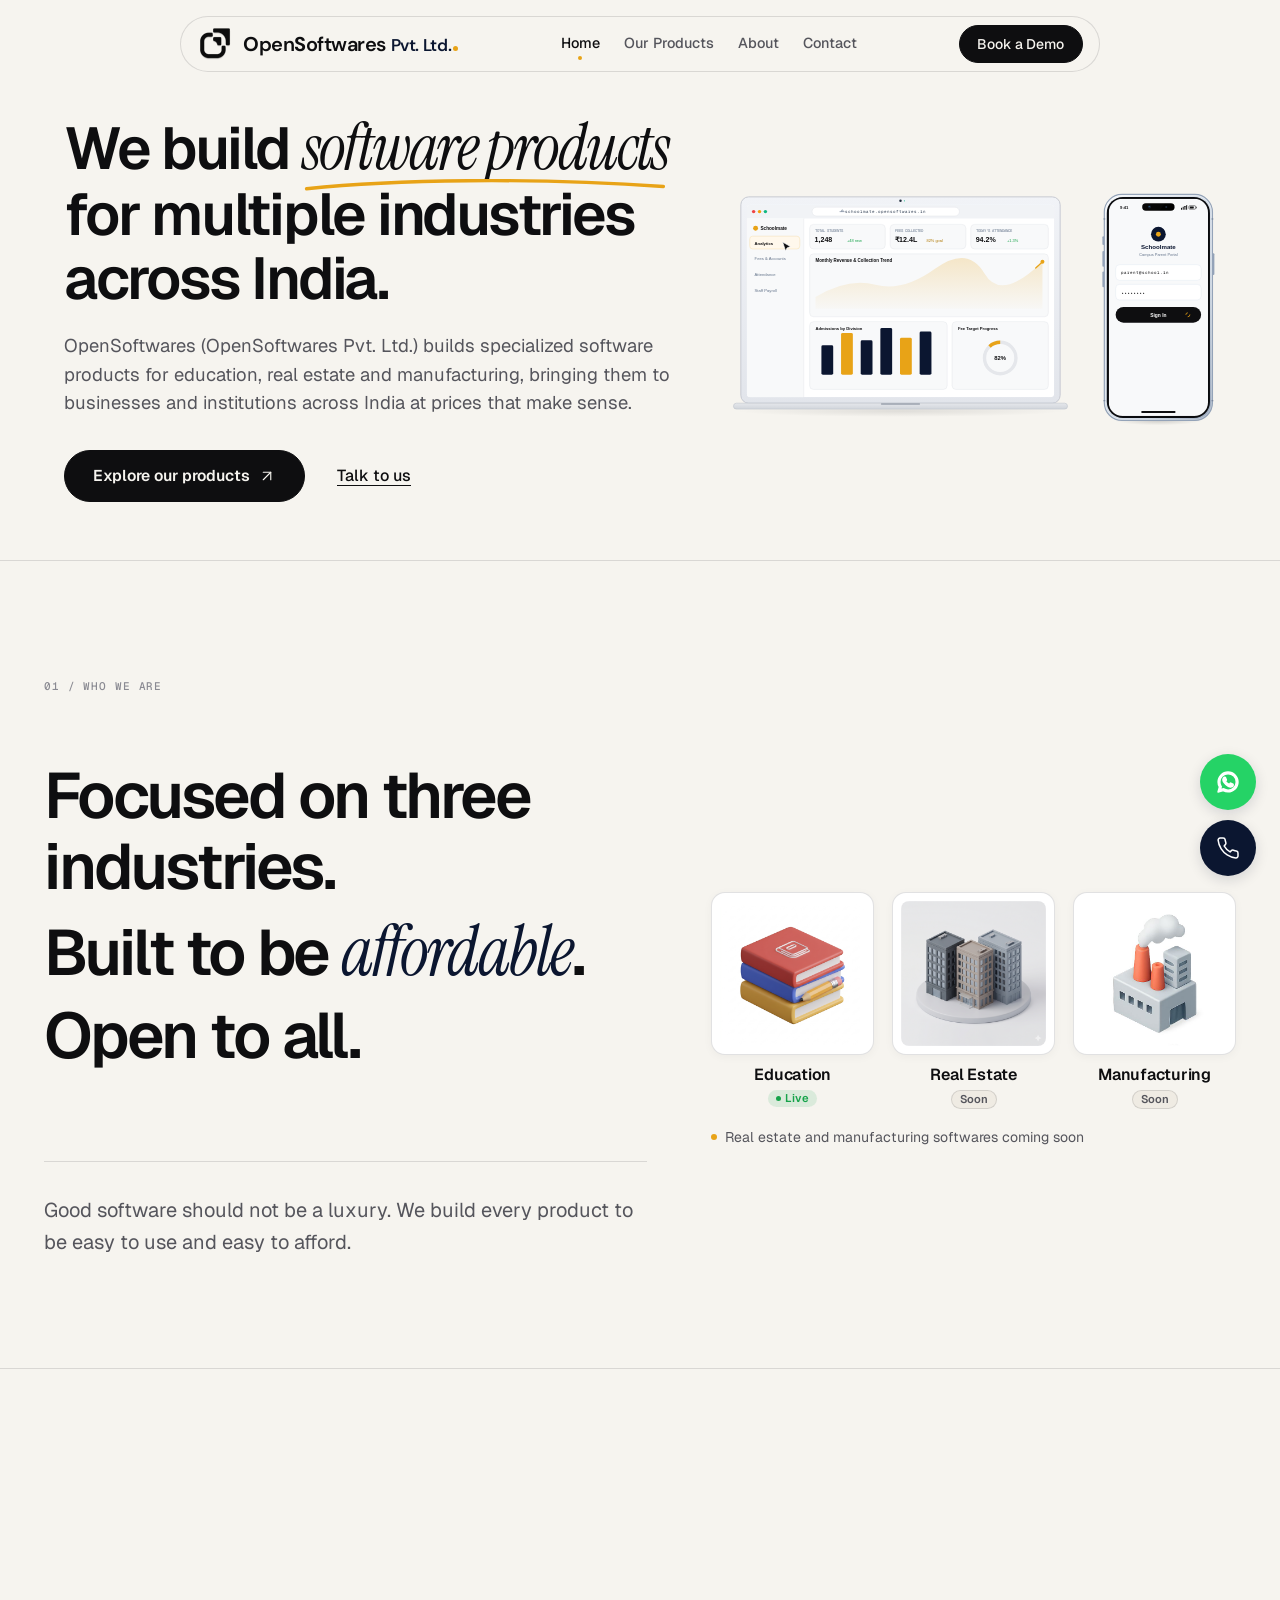
==== commit b97bc77e: "Add dual-state office locations (Solapur MH, Gulbarga KA) and Pan-India channel partners network acr" ====
--- a/index.html
+++ b/index.html
@@ -64,7 +64,7 @@
   </style>
 
   <!-- CSS (Cache-busted) -->
-  <link rel="stylesheet" href="/css/style.css?v=3.6">
+  <link rel="stylesheet" href="/css/style.css?v=3.7">
   <link rel="stylesheet" href="/css/home.css?v=3.9">
 
   <!-- Structured Data JSON-LD (SEO, AEO & GEO Knowledge Graph) -->
@@ -95,11 +95,34 @@
         "description": "OpenSoftwares (OpenSoftwares Pvt. Ltd.) is an Indian software development enterprise delivering specialized management software, including Schoolmate ERP for schools and institutions, real estate management, and manufacturing systems.",
         "telephone": "+917204726501",
         "email": "contact@opensoftwares.in",
-        "address": {
-          "@type": "PostalAddress",
-          "addressRegion": "Maharashtra",
-          "addressCountry": "IN"
-        },
+        "address": [
+          {
+            "@type": "PostalAddress",
+            "addressLocality": "Solapur",
+            "addressRegion": "Maharashtra",
+            "addressCountry": "IN"
+          },
+          {
+            "@type": "PostalAddress",
+            "addressLocality": "Gulbarga (Kalaburagi)",
+            "addressRegion": "Karnataka",
+            "addressCountry": "IN"
+          }
+        ],
+        "areaServed": [
+          {
+            "@type": "Country",
+            "name": "India"
+          },
+          {
+            "@type": "AdministrativeArea",
+            "name": "Maharashtra"
+          },
+          {
+            "@type": "AdministrativeArea",
+            "name": "Karnataka"
+          }
+        ],
         "sameAs": [
           "https://opensoftwares.in",
           "https://wa.me/917204726501",
@@ -177,6 +200,14 @@
         "mainEntity": [
           {
             "@type": "Question",
+            "name": "Where are OpenSoftwares offices located, and where are services available?",
+            "acceptedAnswer": {
+              "@type": "Answer",
+              "text": "OpenSoftwares operates dedicated regional offices in Solapur, Maharashtra and Gulbarga, Karnataka (in 2 states). Services and authorized channel partners are available all over India to provide on-site demonstrations, deployment, staff training, and continuous support."
+            }
+          },
+          {
+            "@type": "Question",
             "name": "Who is OpenSoftwares (OpenSoftwares Pvt. Ltd.)?",
             "acceptedAnswer": {
               "@type": "Answer",
@@ -1981,6 +2012,125 @@
     </section>
 
     <!-- ==================================================================
+         F. DUAL-STATE OFFICES & PAN-INDIA CHANNEL PARTNERS
+         ================================================================== -->
+    <section class="section presence-section" id="locations" aria-labelledby="locationsHeading">
+      <div class="container">
+        <div class="presence-header reveal">
+          <span class="section-label">Offices &amp; Nationwide Network</span>
+          <h2 id="locationsHeading" class="section-title">
+            Offices in 2 States, Services <em class="serif">All Over India.</em>
+          </h2>
+          <p class="section-lead">
+            OpenSoftwares operates dedicated regional offices in Solapur (Maharashtra) and Gulbarga (Karnataka), with certified channel partners available all over India to provide direct on-ground demonstrations, onboarding, and continuous institutional support.
+          </p>
+        </div>
+
+        <div class="presence-grid">
+          <!-- Solapur Office -->
+          <article class="presence-card reveal" role="region" aria-label="Solapur Office, Maharashtra">
+            <div class="presence-card-top">
+              <span class="presence-badge state-badge-mh">Maharashtra</span>
+              <div class="presence-card-icon" aria-hidden="true">
+                <svg class="icon"><use href="#icon-map-pin"></use></svg>
+              </div>
+            </div>
+            <h3 class="presence-city">Solapur</h3>
+            <p class="presence-role">Corporate &amp; Regional Operations</p>
+            <p class="presence-state">Solapur, Maharashtra, India</p>
+            <ul class="presence-highlights" role="list">
+              <li>
+                <svg class="icon icon-sm"><use href="#icon-check"></use></svg>
+                <span>Enterprise &amp; institutional operations</span>
+              </li>
+              <li>
+                <svg class="icon icon-sm"><use href="#icon-check"></use></svg>
+                <span>Direct on-site onboarding &amp; consultation</span>
+              </li>
+              <li>
+                <svg class="icon icon-sm"><use href="#icon-check"></use></svg>
+                <span>Centralized technical &amp; billing desk</span>
+              </li>
+            </ul>
+            <div class="presence-card-action">
+              <a href="tel:+917204726501" class="presence-link">
+                <svg class="icon icon-sm"><use href="#icon-phone"></use></svg>
+                <span>+91 72047 26501</span>
+              </a>
+            </div>
+          </article>
+
+          <!-- Gulbarga Office -->
+          <article class="presence-card reveal reveal-delay-1" role="region" aria-label="Gulbarga Office, Karnataka">
+            <div class="presence-card-top">
+              <span class="presence-badge state-badge-ka">Karnataka</span>
+              <div class="presence-card-icon" aria-hidden="true">
+                <svg class="icon"><use href="#icon-map-pin"></use></svg>
+              </div>
+            </div>
+            <h3 class="presence-city">Gulbarga</h3>
+            <p class="presence-role">Regional Operations Office</p>
+            <p class="presence-state">Gulbarga (Kalaburagi), Karnataka, India</p>
+            <ul class="presence-highlights" role="list">
+              <li>
+                <svg class="icon icon-sm"><use href="#icon-check"></use></svg>
+                <span>Schoolmate ERP campus deployment</span>
+              </li>
+              <li>
+                <svg class="icon icon-sm"><use href="#icon-check"></use></svg>
+                <span>In-person demo &amp; administrator training</span>
+              </li>
+              <li>
+                <svg class="icon icon-sm"><use href="#icon-check"></use></svg>
+                <span>Regional client support &amp; coordination</span>
+              </li>
+            </ul>
+            <div class="presence-card-action">
+              <a href="tel:+917204726501" class="presence-link">
+                <svg class="icon icon-sm"><use href="#icon-phone"></use></svg>
+                <span>+91 72047 26501</span>
+              </a>
+            </div>
+          </article>
+
+          <!-- All India Services & Channel Partners -->
+          <article class="presence-card presence-card-featured reveal reveal-delay-2" role="region" aria-label="Services & Channel Partners All Over India">
+            <div class="presence-card-top">
+              <span class="presence-badge state-badge-india">Pan-India Reach</span>
+              <div class="presence-card-icon presence-icon-accent" aria-hidden="true">
+                <svg class="icon"><use href="#icon-users"></use></svg>
+              </div>
+            </div>
+            <h3 class="presence-city">All Over India</h3>
+            <p class="presence-role">Nationwide Services &amp; Channel Partners</p>
+            <p class="presence-state">Available across all States &amp; Union Territories</p>
+            <ul class="presence-highlights" role="list">
+              <li>
+                <svg class="icon icon-sm"><use href="#icon-check"></use></svg>
+                <span>Authorized channel partners stationed across India</span>
+              </li>
+              <li>
+                <svg class="icon icon-sm"><use href="#icon-check"></use></svg>
+                <span>Rapid on-site setup, training &amp; hardware integration</span>
+              </li>
+              <li>
+                <svg class="icon icon-sm"><use href="#icon-check"></use></svg>
+                <span>High-availability cloud delivery with 99.9% uptime</span>
+              </li>
+            </ul>
+            <div class="presence-card-action">
+              <a href="contact.html" class="presence-btn-primary">
+                <span>Connect with our Network</span>
+                <svg class="icon icon-sm"><use href="#icon-arrow-up-right"></use></svg>
+              </a>
+            </div>
+          </article>
+        </div>
+
+      </div>
+    </section>
+
+    <!-- ==================================================================
          G. FINAL CTA BAND
          ================================================================== -->
     <section class="cta-band" aria-labelledby="ctaHeading">
@@ -2026,7 +2176,7 @@
               <span class="brand-cap">O</span>pen<span class="brand-cap">S</span>oftwares <span class="brand-legal">Pvt. Ltd.</span><span class="brand-dot"></span>
             </span>
           </a>
-          <p>OpenSoftwares builds software products for education, manufacturing and real estate. Our flagship product is Schoolmate by OpenSoftwares.</p>
+          <p>OpenSoftwares builds software products for education, manufacturing and real estate. Offices in Solapur (Maharashtra) &amp; Gulbarga (Karnataka) with services and channel partners available all over India. Flagship product: Schoolmate by OpenSoftwares.</p>
           <ul class="footer-contact-list">
             <li><a href="tel:+917204726501" aria-label="Call +91 72047 26501"><svg class="icon icon-sm"><use href="#icon-phone"></use></svg> +91 72047 26501</a></li>
             <li><a href="mailto:contact@opensoftwares.in" aria-label="Email contact@opensoftwares.in"><svg class="icon icon-sm"><use href="#icon-chat"></use></svg> contact@opensoftwares.in</a></li>
@@ -2051,6 +2201,7 @@
           <ul class="footer-nav-list">
             <li><a href="about.html">About Us</a></li>
             <li><a href="contact.html">Contact</a></li>
+            <li><a href="index.html#locations">Offices &amp; Network</a></li>
           </ul>
         </div>
 
--- a/css/style.css
+++ b/css/style.css
@@ -1998,6 +1998,7 @@
 .schoolmate-section,
 .stats-section,
 .testimonials-section,
+.presence-section,
 .cta-band,
 .site-footer {
   content-visibility: auto;
@@ -2010,4 +2011,337 @@
   contain: layout paint;
 }
 
-
+/* --------------------------------------------------------------------------
+   Office Locations & Pan-India Channel Partners Network
+   Applied to: index.html (end), about.html (start), contact.html (start)
+   -------------------------------------------------------------------------- */
+.presence-section {
+  background: var(--paper);
+  border-top: 1px solid var(--line);
+  padding: clamp(60px, 8vw, 100px) 0;
+  position: relative;
+}
+
+.presence-header,
+.about-presence-header,
+.contact-presence-header {
+  margin-bottom: clamp(32px, 5vw, 48px);
+  max-width: 760px;
+}
+
+.presence-header .section-lead,
+.about-presence-header .section-lead,
+.contact-presence-header .section-lead {
+  font-size: clamp(1rem, 1.4vw, 1.12rem);
+  color: var(--ink-soft);
+  line-height: 1.65;
+  margin-top: 12px;
+}
+
+.presence-grid {
+  display: grid;
+  grid-template-columns: repeat(3, 1fr);
+  gap: clamp(20px, 3vw, 32px);
+}
+
+@media (max-width: 991px) {
+  .presence-grid {
+    grid-template-columns: 1fr;
+    gap: 20px;
+  }
+}
+
+.presence-card {
+  background: #FFFFFF;
+  border: 1px solid var(--line);
+  border-radius: var(--r-card, 16px);
+  padding: clamp(24px, 3.5vw, 32px);
+  display: flex;
+  flex-direction: column;
+  position: relative;
+  transition: transform var(--dur-fast) var(--ease-out), box-shadow var(--dur-fast) var(--ease-out), border-color var(--dur-fast) var(--ease-out);
+  box-shadow: 0 4px 20px rgba(14, 14, 16, 0.04);
+}
+
+.presence-card:hover {
+  transform: translateY(-4px);
+  box-shadow: 0 12px 28px rgba(11, 22, 48, 0.08);
+  border-color: rgba(232, 163, 23, 0.5);
+}
+
+.presence-card-featured {
+  background: linear-gradient(180deg, #FFFFFF 0%, #FAF8F5 100%);
+  border-color: rgba(232, 163, 23, 0.35);
+  box-shadow: 0 6px 24px rgba(232, 163, 23, 0.08);
+}
+
+.presence-card-top {
+  display: flex;
+  align-items: center;
+  justify-content: space-between;
+  margin-bottom: 20px;
+}
+
+.presence-badge {
+  font-family: var(--font-mono);
+  font-size: 11px;
+  font-weight: 600;
+  letter-spacing: 0.06em;
+  text-transform: uppercase;
+  padding: 4px 10px;
+  border-radius: 999px;
+  display: inline-flex;
+  align-items: center;
+  gap: 6px;
+}
+
+.state-badge-mh {
+  background: #EEF2FF;
+  color: #1E40AF;
+  border: 1px solid rgba(30, 64, 175, 0.15);
+}
+
+.state-badge-ka {
+  background: #ECFDF5;
+  color: #065F46;
+  border: 1px solid rgba(6, 95, 70, 0.15);
+}
+
+.state-badge-india {
+  background: #FEF3C7;
+  color: #92400E;
+  border: 1px solid rgba(146, 64, 14, 0.2);
+}
+
+.presence-card-icon {
+  width: 42px;
+  height: 42px;
+  border-radius: 12px;
+  background: var(--paper-2);
+  border: 1px solid var(--line);
+  display: flex;
+  align-items: center;
+  justify-content: center;
+  color: var(--midnight);
+  flex-shrink: 0;
+}
+
+.presence-card-icon svg {
+  width: 20px;
+  height: 20px;
+}
+
+.presence-icon-accent {
+  background: rgba(232, 163, 23, 0.14);
+  border-color: rgba(232, 163, 23, 0.3);
+  color: #92400E;
+}
+
+.presence-city {
+  font-size: clamp(1.35rem, 2vw, 1.6rem);
+  font-weight: 700;
+  color: var(--ink);
+  letter-spacing: -0.025em;
+  margin-bottom: 4px;
+}
+
+.presence-role {
+  font-size: 0.88rem;
+  font-weight: 600;
+  color: var(--saffron);
+  text-transform: uppercase;
+  letter-spacing: 0.04em;
+  font-family: var(--font-mono);
+  margin-bottom: 8px;
+}
+
+.presence-state {
+  font-size: 0.95rem;
+  color: var(--ink-soft);
+  margin-bottom: 20px;
+}
+
+.presence-highlights {
+  list-style: none;
+  padding: 0;
+  margin: 0 0 24px 0;
+  display: flex;
+  flex-direction: column;
+  gap: 10px;
+  flex: 1;
+}
+
+.presence-highlights li {
+  display: flex;
+  align-items: flex-start;
+  gap: 10px;
+  font-size: 0.92rem;
+  color: var(--ink-soft);
+  line-height: 1.45;
+}
+
+.presence-highlights li svg {
+  color: var(--saffron);
+  flex-shrink: 0;
+  margin-top: 2px;
+}
+
+.presence-card-action {
+  margin-top: auto;
+  padding-top: 16px;
+  border-top: 1px solid var(--line);
+}
+
+.presence-link {
+  display: inline-flex;
+  align-items: center;
+  gap: 8px;
+  font-size: 0.92rem;
+  font-weight: 600;
+  color: var(--midnight);
+  text-decoration: none;
+  transition: color var(--dur-fast);
+}
+
+.presence-link:hover {
+  color: var(--saffron);
+}
+
+.presence-btn-primary {
+  display: inline-flex;
+  align-items: center;
+  justify-content: center;
+  gap: 8px;
+  background: var(--midnight);
+  color: #FFFFFF;
+  padding: 10px 18px;
+  border-radius: var(--r-btn);
+  font-size: 0.9rem;
+  font-weight: 600;
+  text-decoration: none;
+  width: 100%;
+  transition: background var(--dur-fast), transform var(--dur-fast);
+}
+
+.presence-btn-primary:hover {
+  background: var(--midnight-2);
+  transform: translateY(-1px);
+}
+
+/* Contact Page Strip Grid */
+.contact-presence-banner {
+  background: var(--paper-2);
+  border-bottom: 1px solid var(--line);
+  padding: clamp(36px, 5vw, 48px) 0;
+}
+
+.contact-presence-strip-grid {
+  display: grid;
+  grid-template-columns: repeat(3, 1fr);
+  gap: 16px;
+}
+
+@media (max-width: 900px) {
+  .contact-presence-strip-grid {
+    grid-template-columns: 1fr;
+    gap: 14px;
+  }
+}
+
+.contact-presence-tile {
+  background: #FFFFFF;
+  border: 1px solid var(--line);
+  border-radius: var(--r-card, 14px);
+  padding: 20px;
+  display: flex;
+  flex-direction: column;
+  justify-content: space-between;
+  gap: 14px;
+  box-shadow: 0 2px 10px rgba(14, 14, 16, 0.03);
+  transition: transform var(--dur-fast) var(--ease-out), border-color var(--dur-fast);
+}
+
+.contact-presence-tile:hover {
+  transform: translateY(-2px);
+  border-color: rgba(232, 163, 23, 0.4);
+}
+
+.contact-presence-tile.presence-tile-accent {
+  background: linear-gradient(180deg, #FFFFFF 0%, #FEFDF9 100%);
+  border-color: rgba(232, 163, 23, 0.35);
+}
+
+.presence-tile-badge {
+  font-family: var(--font-mono);
+  font-size: 10px;
+  font-weight: 600;
+  letter-spacing: 0.05em;
+  text-transform: uppercase;
+  padding: 3px 8px;
+  border-radius: 999px;
+  align-self: flex-start;
+}
+
+.presence-tile-body {
+  display: flex;
+  align-items: flex-start;
+  gap: 14px;
+}
+
+.presence-tile-icon {
+  width: 38px;
+  height: 38px;
+  border-radius: 10px;
+  background: var(--paper);
+  border: 1px solid var(--line);
+  display: flex;
+  align-items: center;
+  justify-content: center;
+  flex-shrink: 0;
+  color: var(--midnight);
+}
+
+.presence-tile-icon svg {
+  width: 18px;
+  height: 18px;
+}
+
+.presence-tile-info h4 {
+  font-size: 1.05rem;
+  font-weight: 700;
+  color: var(--ink);
+  margin-bottom: 2px;
+}
+
+.presence-tile-info p {
+  font-size: 0.88rem;
+  color: var(--ink-soft);
+  margin-bottom: 4px;
+}
+
+.presence-tile-meta {
+  font-size: 0.78rem;
+  font-family: var(--font-mono);
+  color: var(--ink-mute);
+  text-transform: uppercase;
+  letter-spacing: 0.04em;
+}
+
+.presence-tile-link {
+  display: inline-flex;
+  align-items: center;
+  gap: 6px;
+  font-size: 0.88rem;
+  font-weight: 600;
+  color: var(--midnight);
+  text-decoration: none;
+  padding-top: 10px;
+  border-top: 1px solid var(--line);
+}
+
+.presence-tile-link:hover {
+  color: var(--saffron);
+}
+
+
+
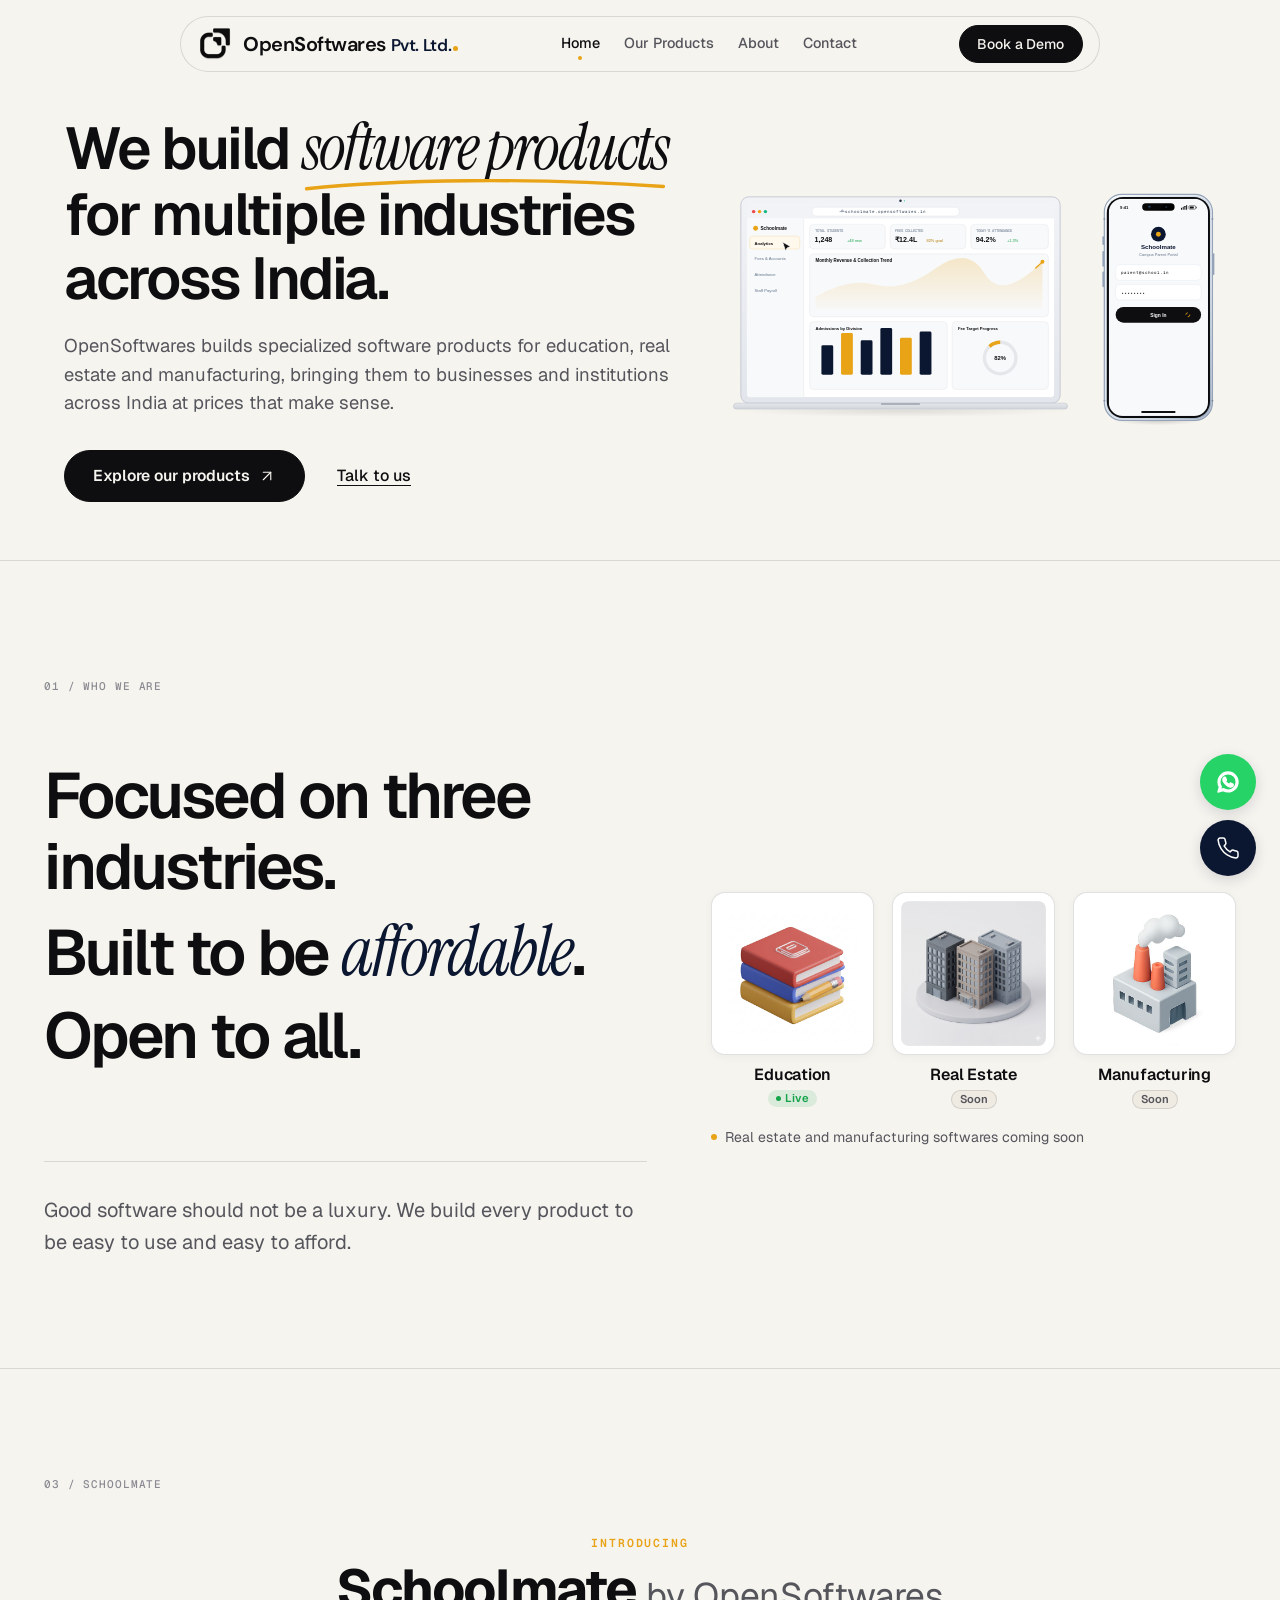
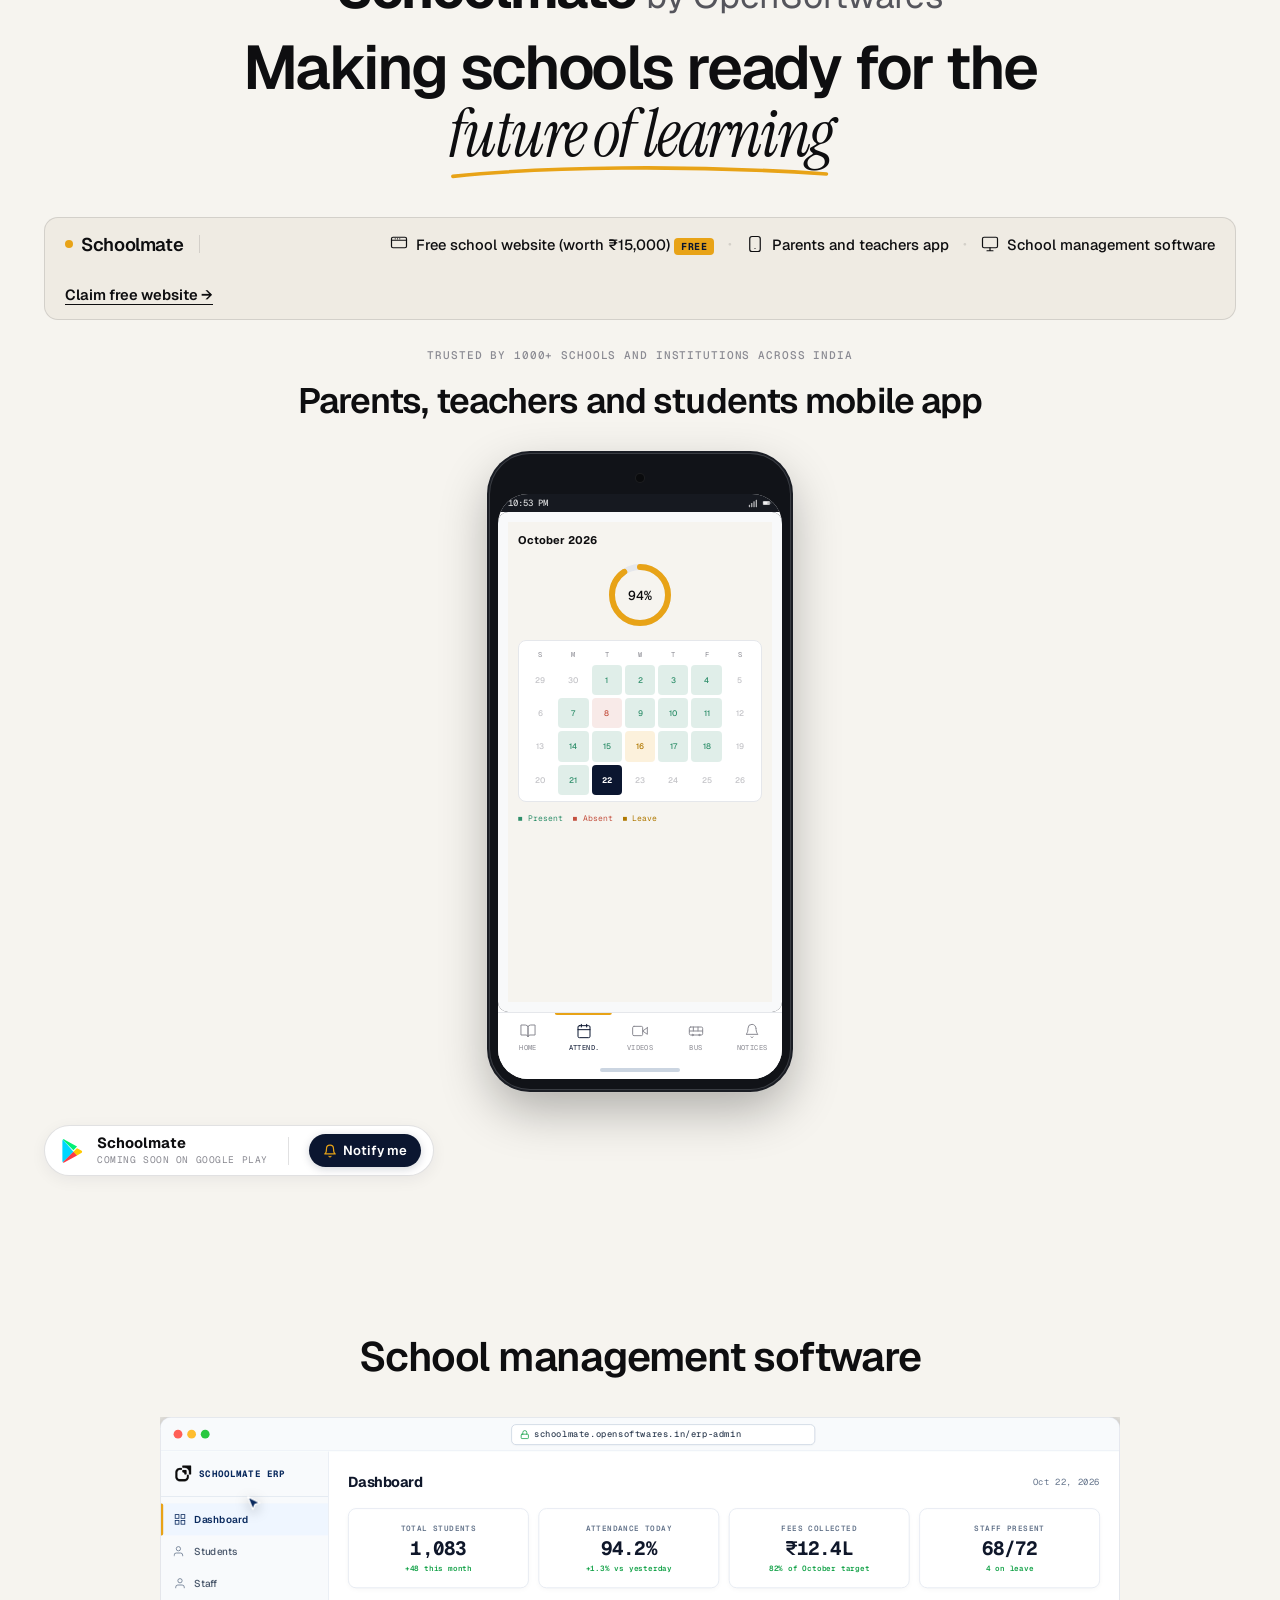
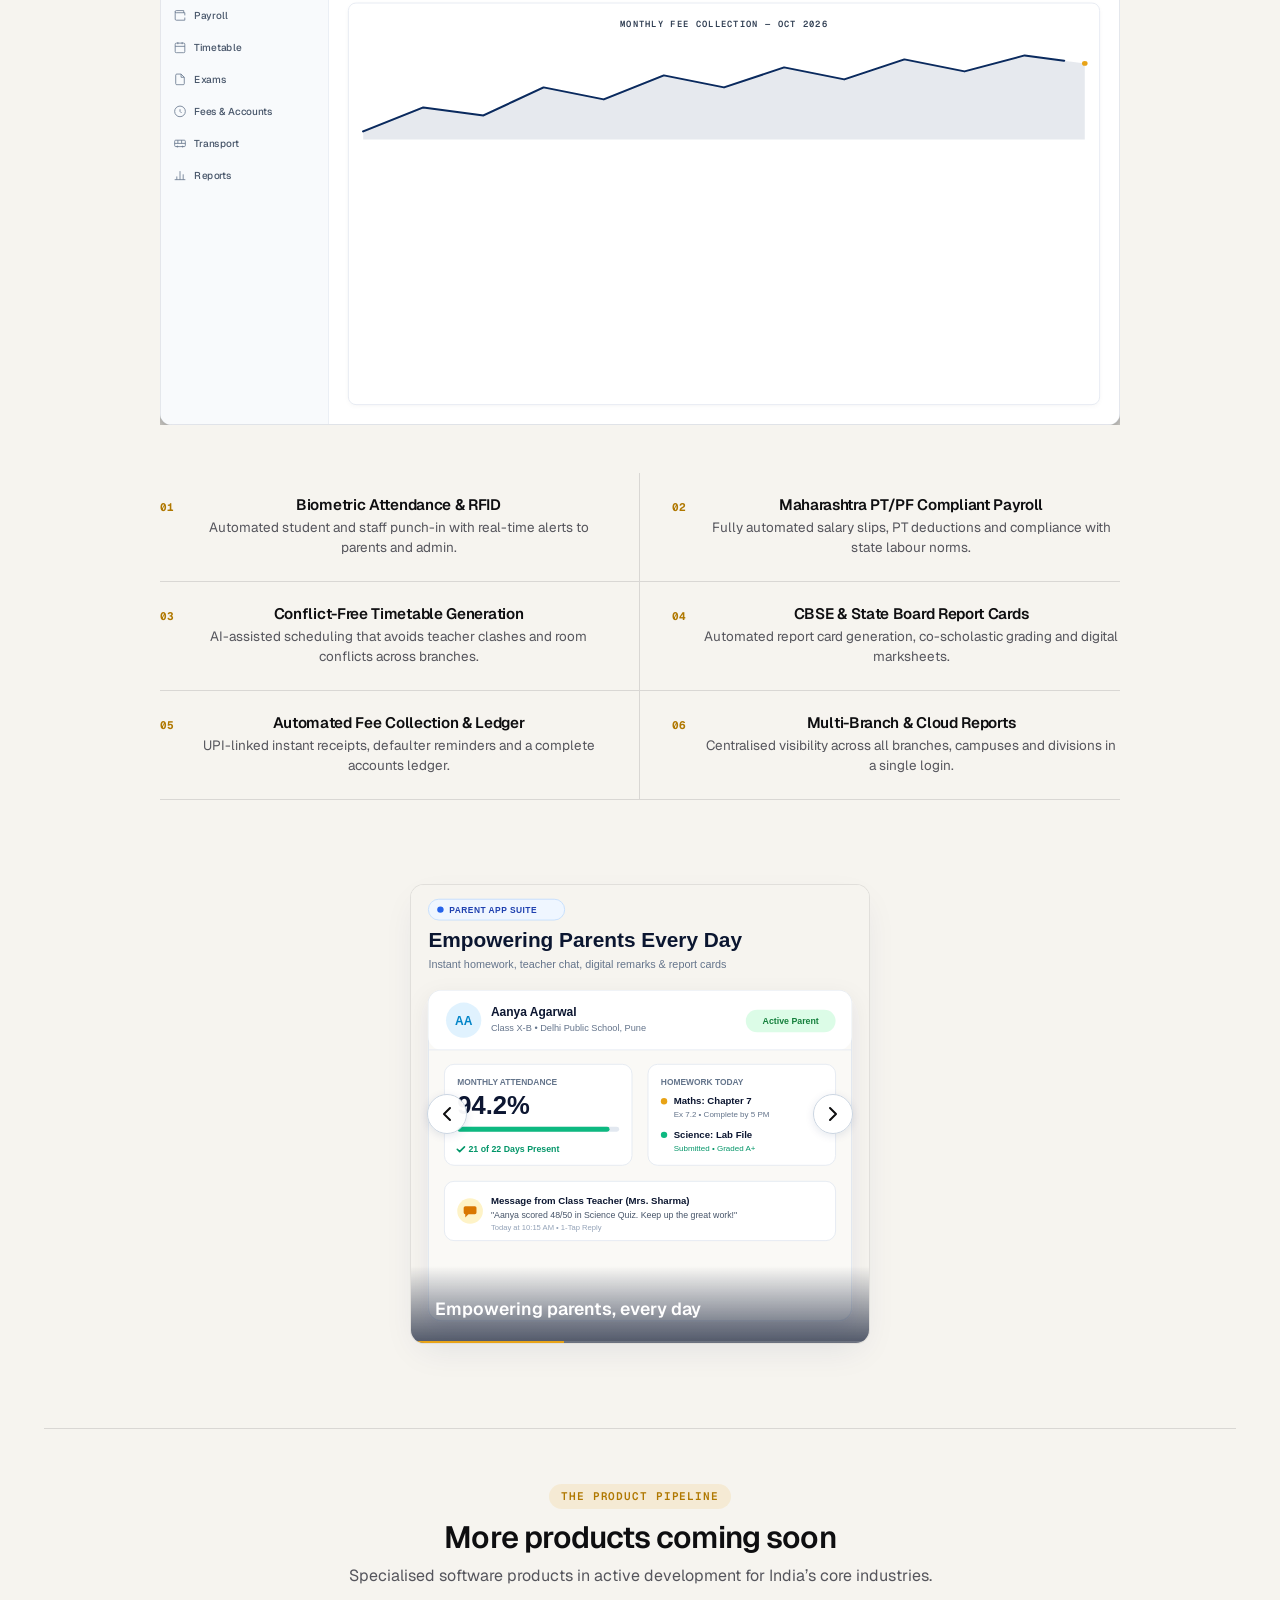
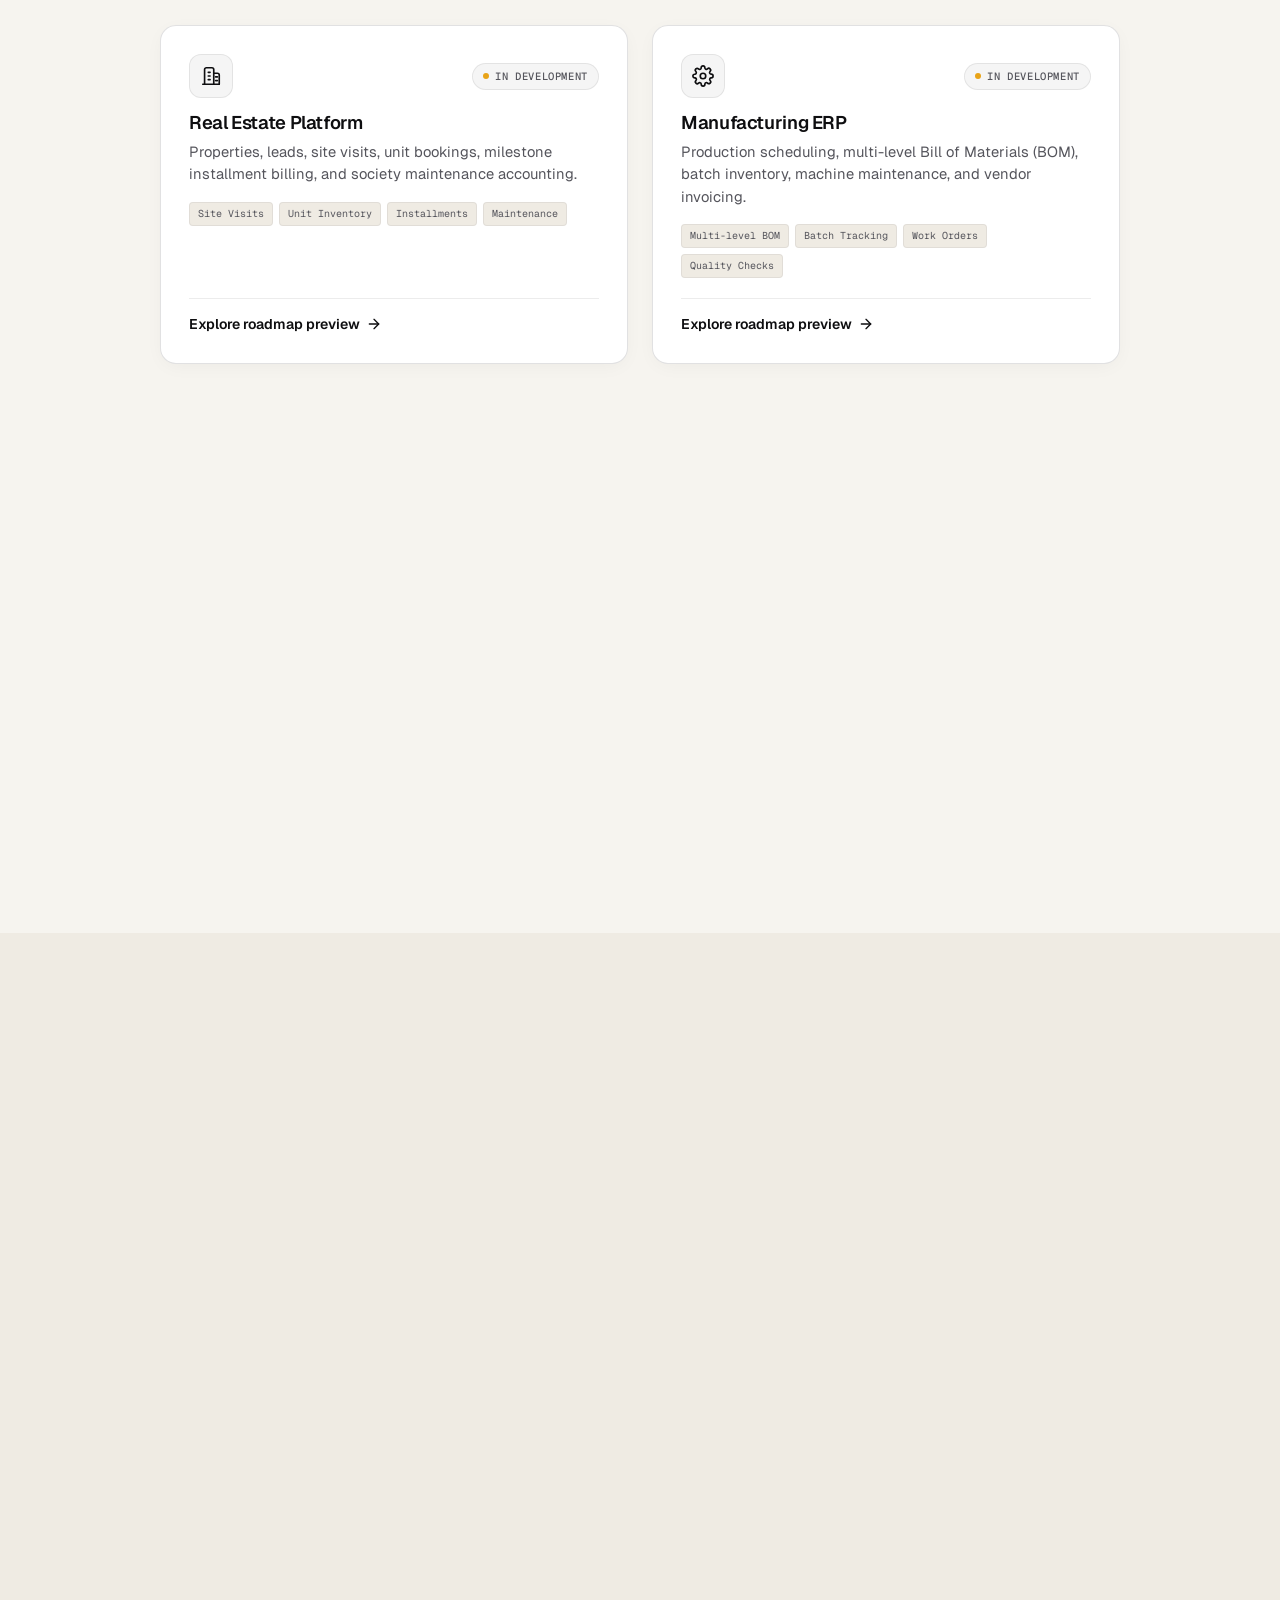
==== commit b8adc051: "Remove (OpenSoftwares Pvt. Ltd.) from opening hero subline on index.html" ====
--- a/index.html
+++ b/index.html
@@ -497,7 +497,7 @@
           </h1>
 
           <p class="company-hero-subline">
-            OpenSoftwares (OpenSoftwares Pvt. Ltd.) builds specialized software products for education, real estate and manufacturing, bringing them to businesses and institutions across India at prices that make sense.
+            OpenSoftwares builds specialized software products for education, real estate and manufacturing, bringing them to businesses and institutions across India at prices that make sense.
           </p>
 
           <div class="company-hero-actions">
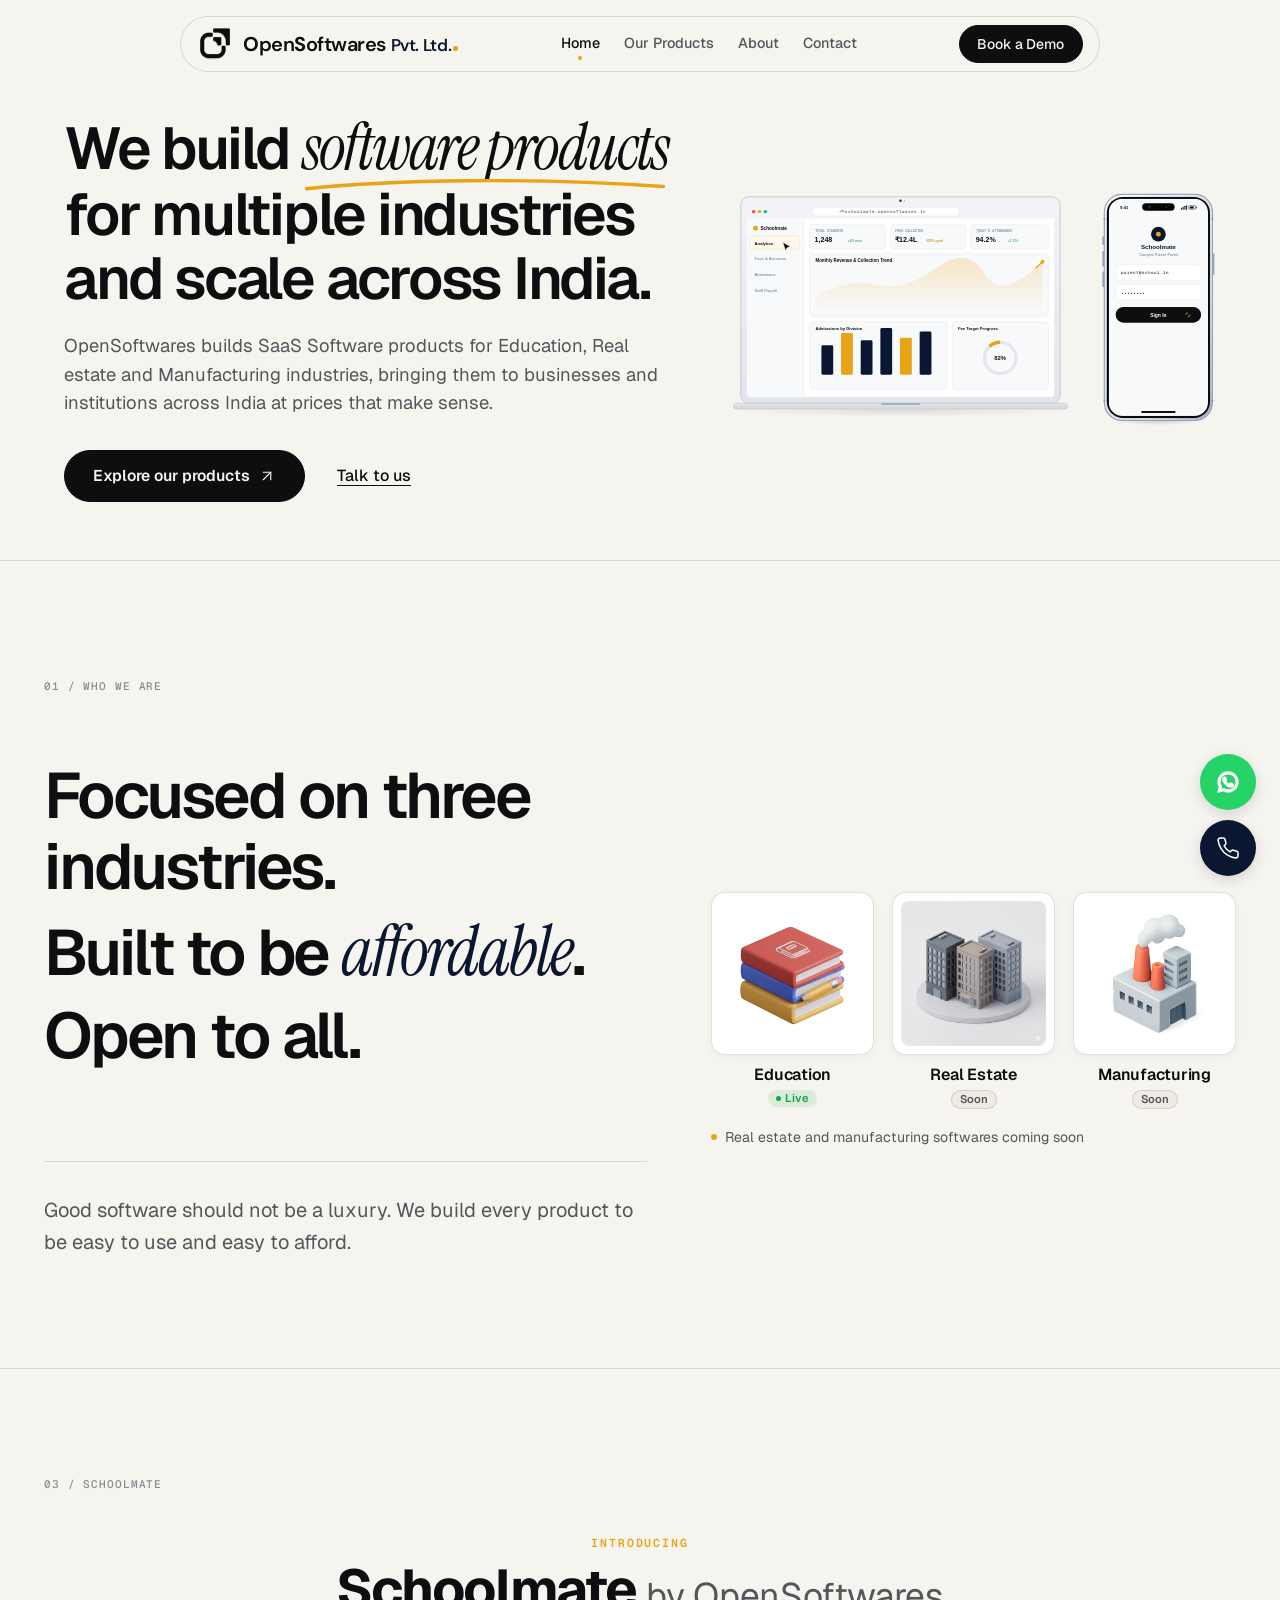
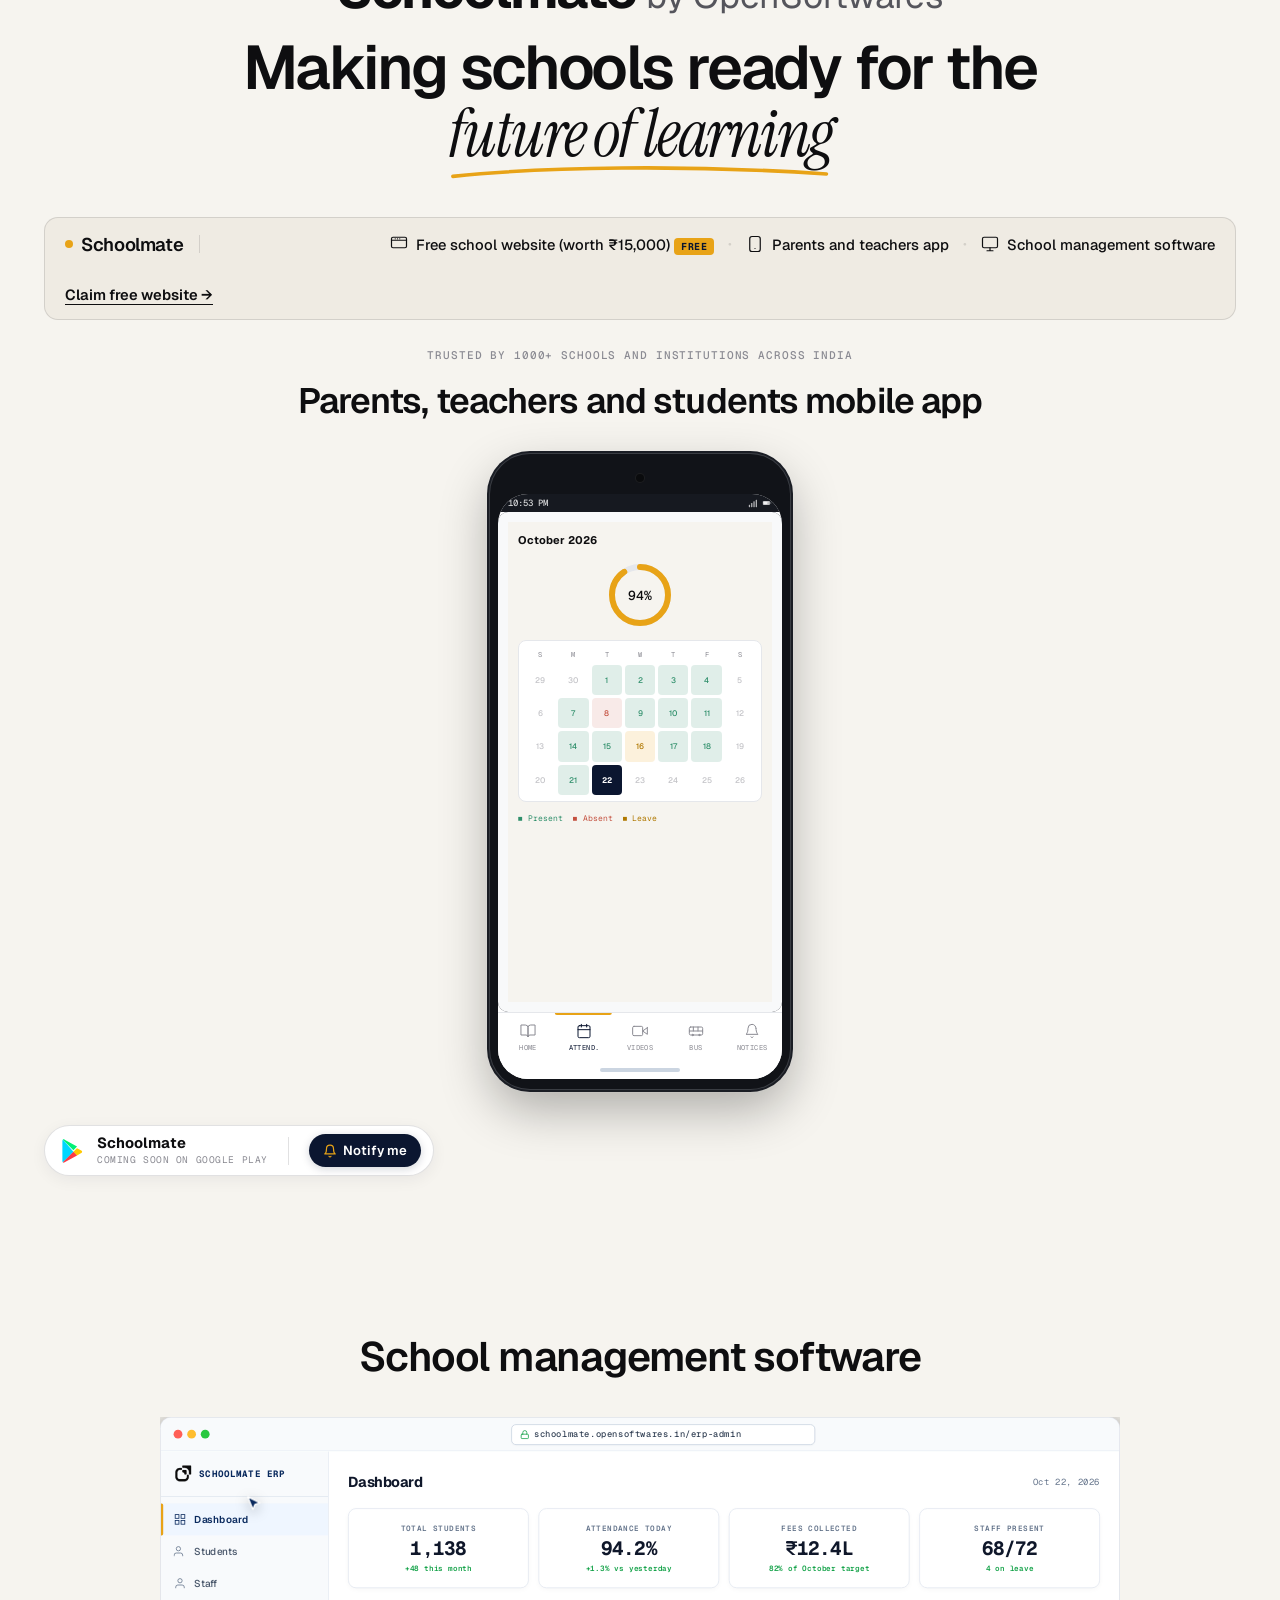
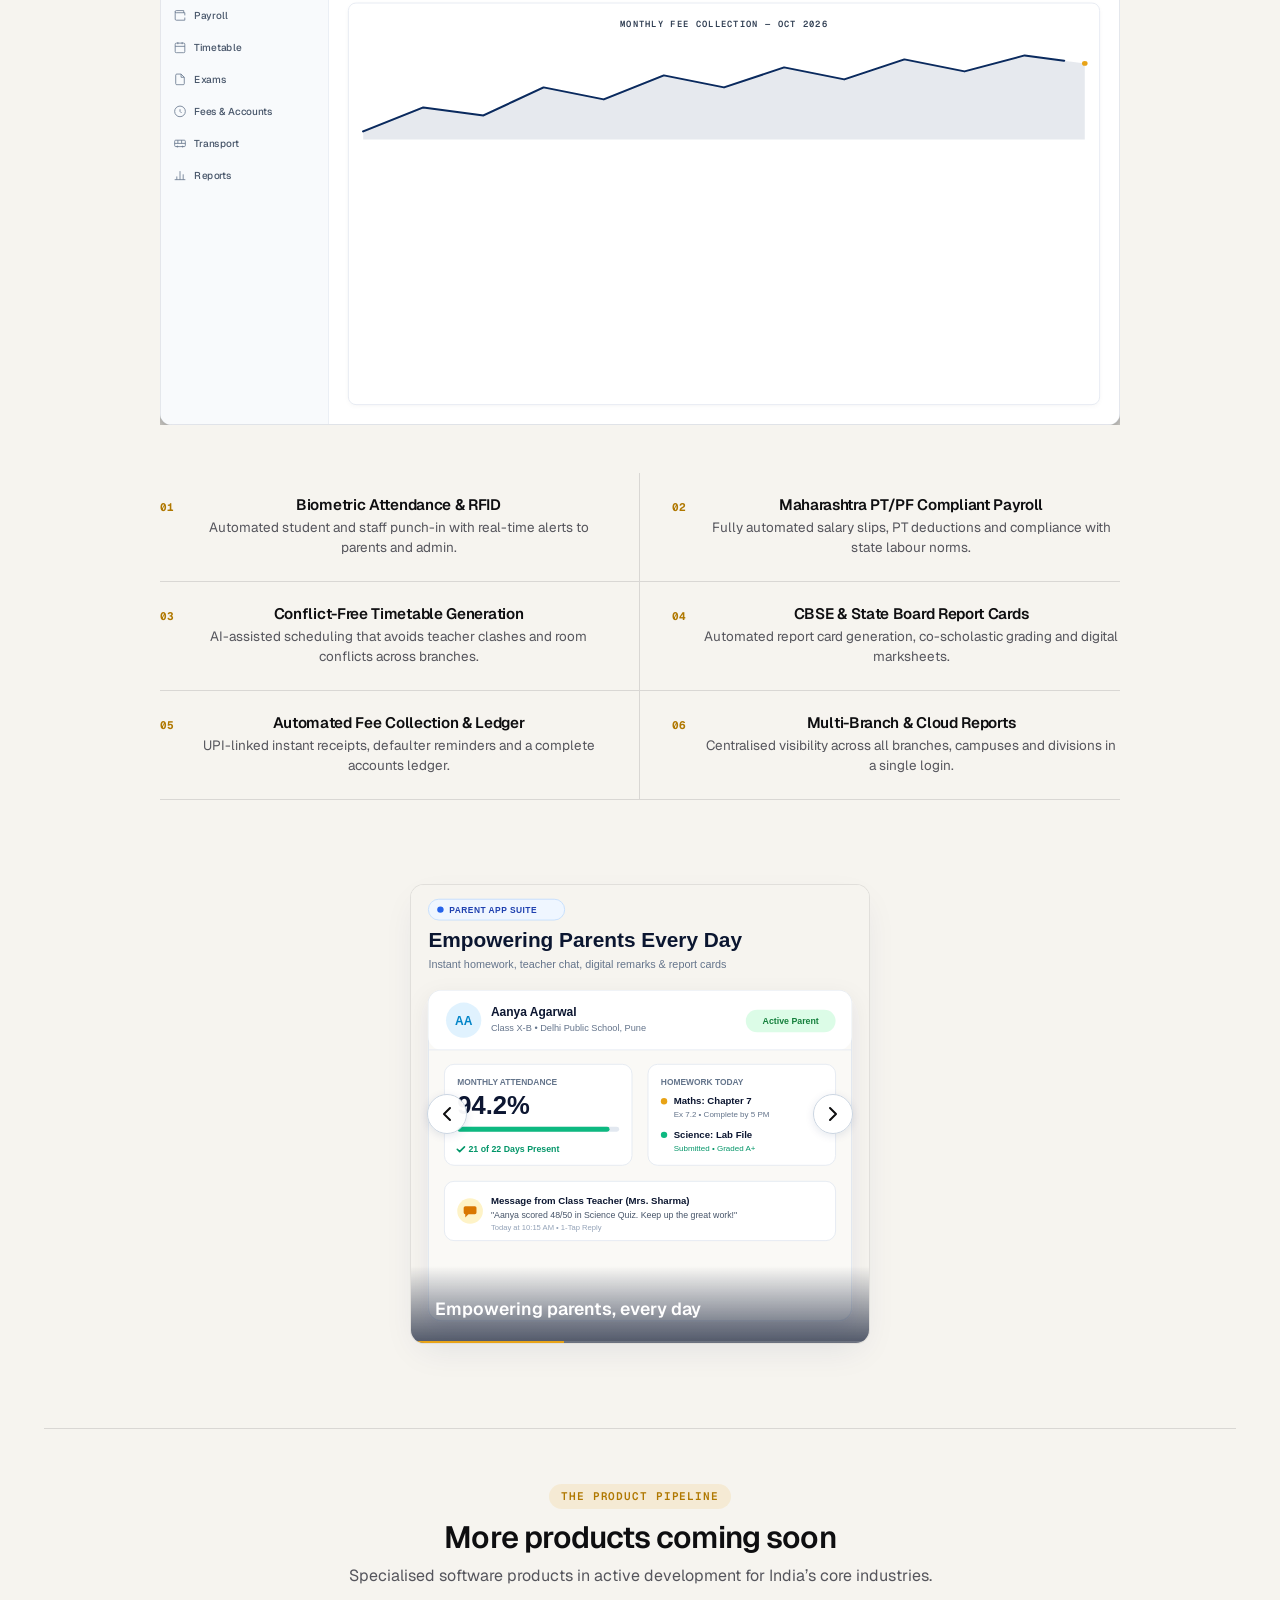
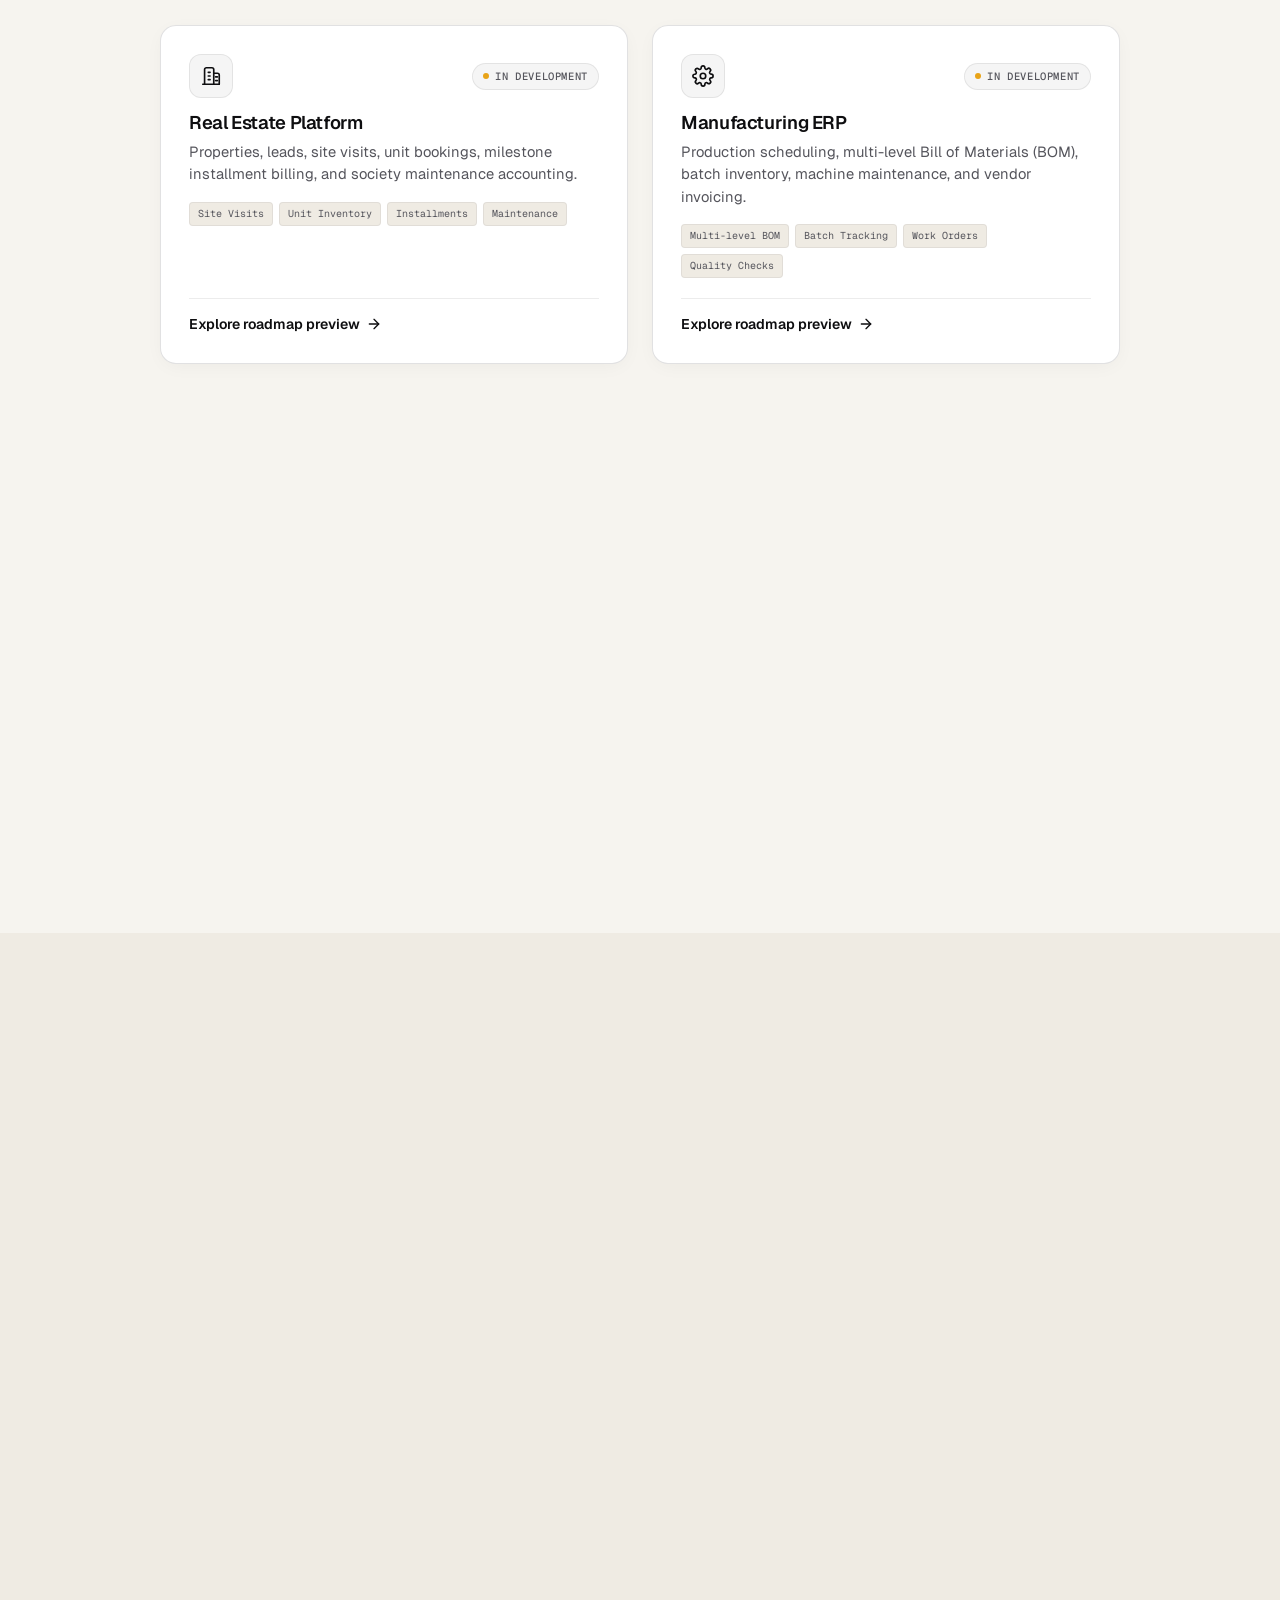
==== commit df9d72cf: "Update hero title to scale across India and subline to SaaS software products" ====
--- a/index.html
+++ b/index.html
@@ -29,7 +29,7 @@
   <meta property="og:url" content="https://opensoftwares.in/">
   <meta property="og:site_name" content="OpenSoftwares Pvt. Ltd.">
   <meta property="og:title" content="OpenSoftwares | OpenSoftwares Pvt. Ltd. — Enterprise &amp; Schoolmate ERP Solutions">
-  <meta property="og:description" content="OpenSoftwares (OpenSoftwares Pvt. Ltd.) builds enterprise software products for education, real estate and manufacturing, bringing them to businesses and institutions across India at prices that make sense.">
+  <meta property="og:description" content="OpenSoftwares (OpenSoftwares Pvt. Ltd.) builds SaaS Software products for Education, Real estate and Manufacturing industries, bringing them to businesses and institutions across India at prices that make sense.">
   <meta property="og:image" content="https://opensoftwares.in/assets/brand/og-image.png">
   <meta property="og:image:width" content="1200">
   <meta property="og:image:height" content="630">
@@ -493,11 +493,11 @@
               <svg class="hero-underline-svg" viewBox="0 0 320 16" fill="none" xmlns="http://www.w3.org/2000/svg" aria-hidden="true">
                 <path class="hero-underline-path" d="M4 12 C80 4 200 2 316 10" stroke="#E8A317" stroke-width="3" stroke-linecap="round"/>
               </svg>
-            </em> for multiple industries across India.
+            </em> for multiple industries and scale across India.
           </h1>
 
           <p class="company-hero-subline">
-            OpenSoftwares builds specialized software products for education, real estate and manufacturing, bringing them to businesses and institutions across India at prices that make sense.
+            OpenSoftwares builds SaaS Software products for Education, Real estate and Manufacturing industries, bringing them to businesses and institutions across India at prices that make sense.
           </p>
 
           <div class="company-hero-actions">
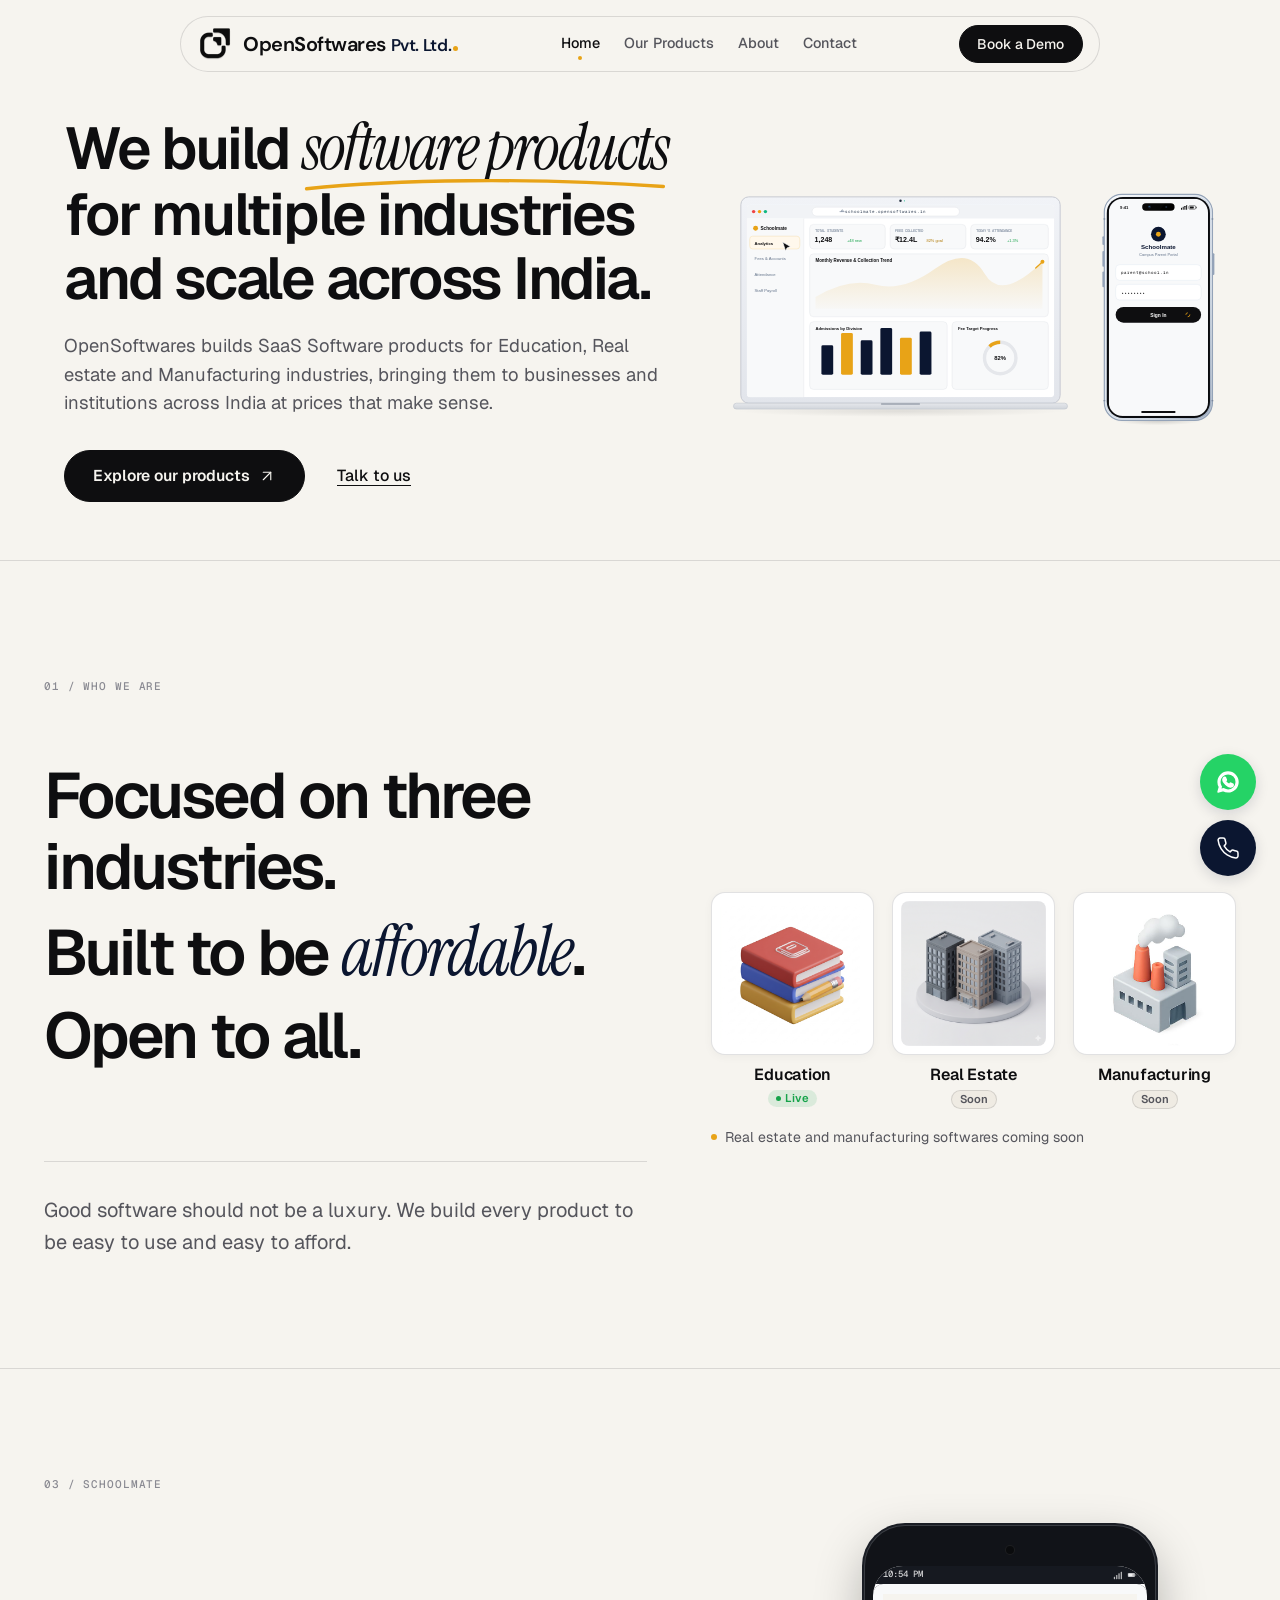
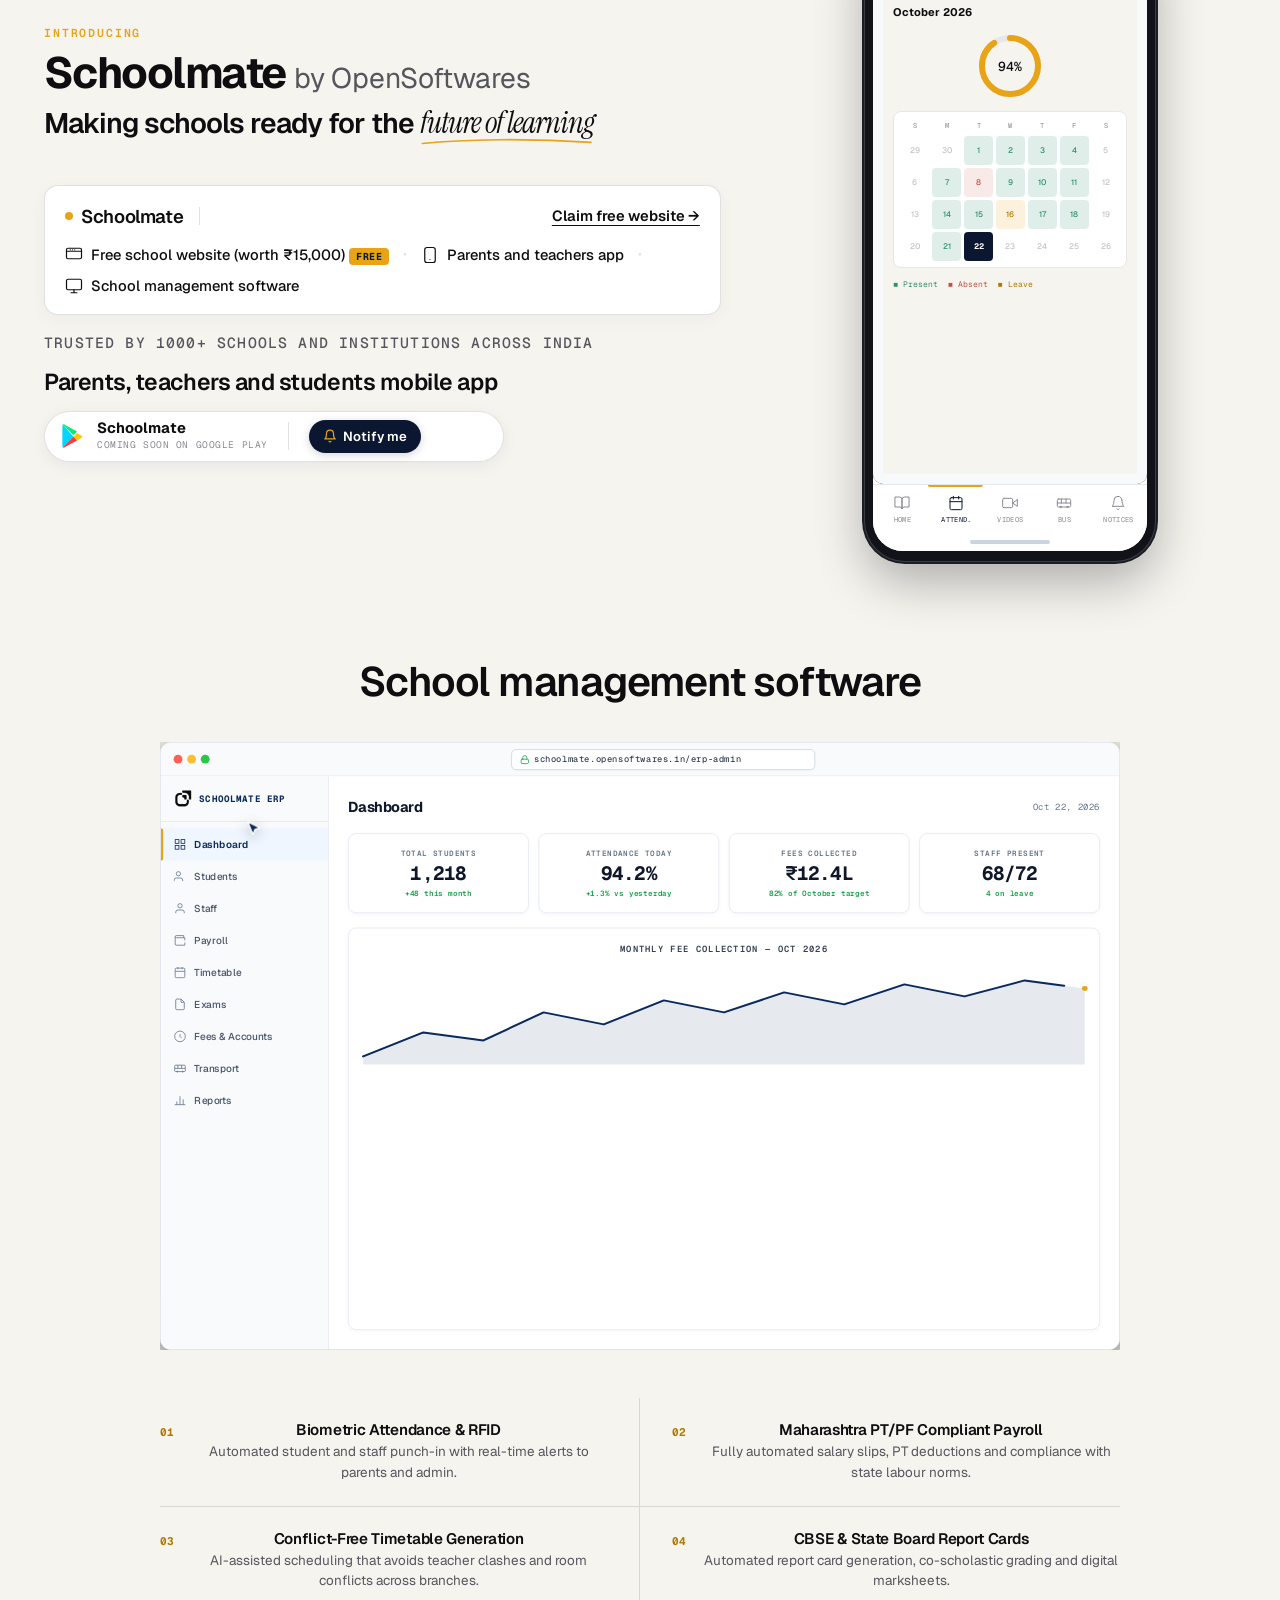
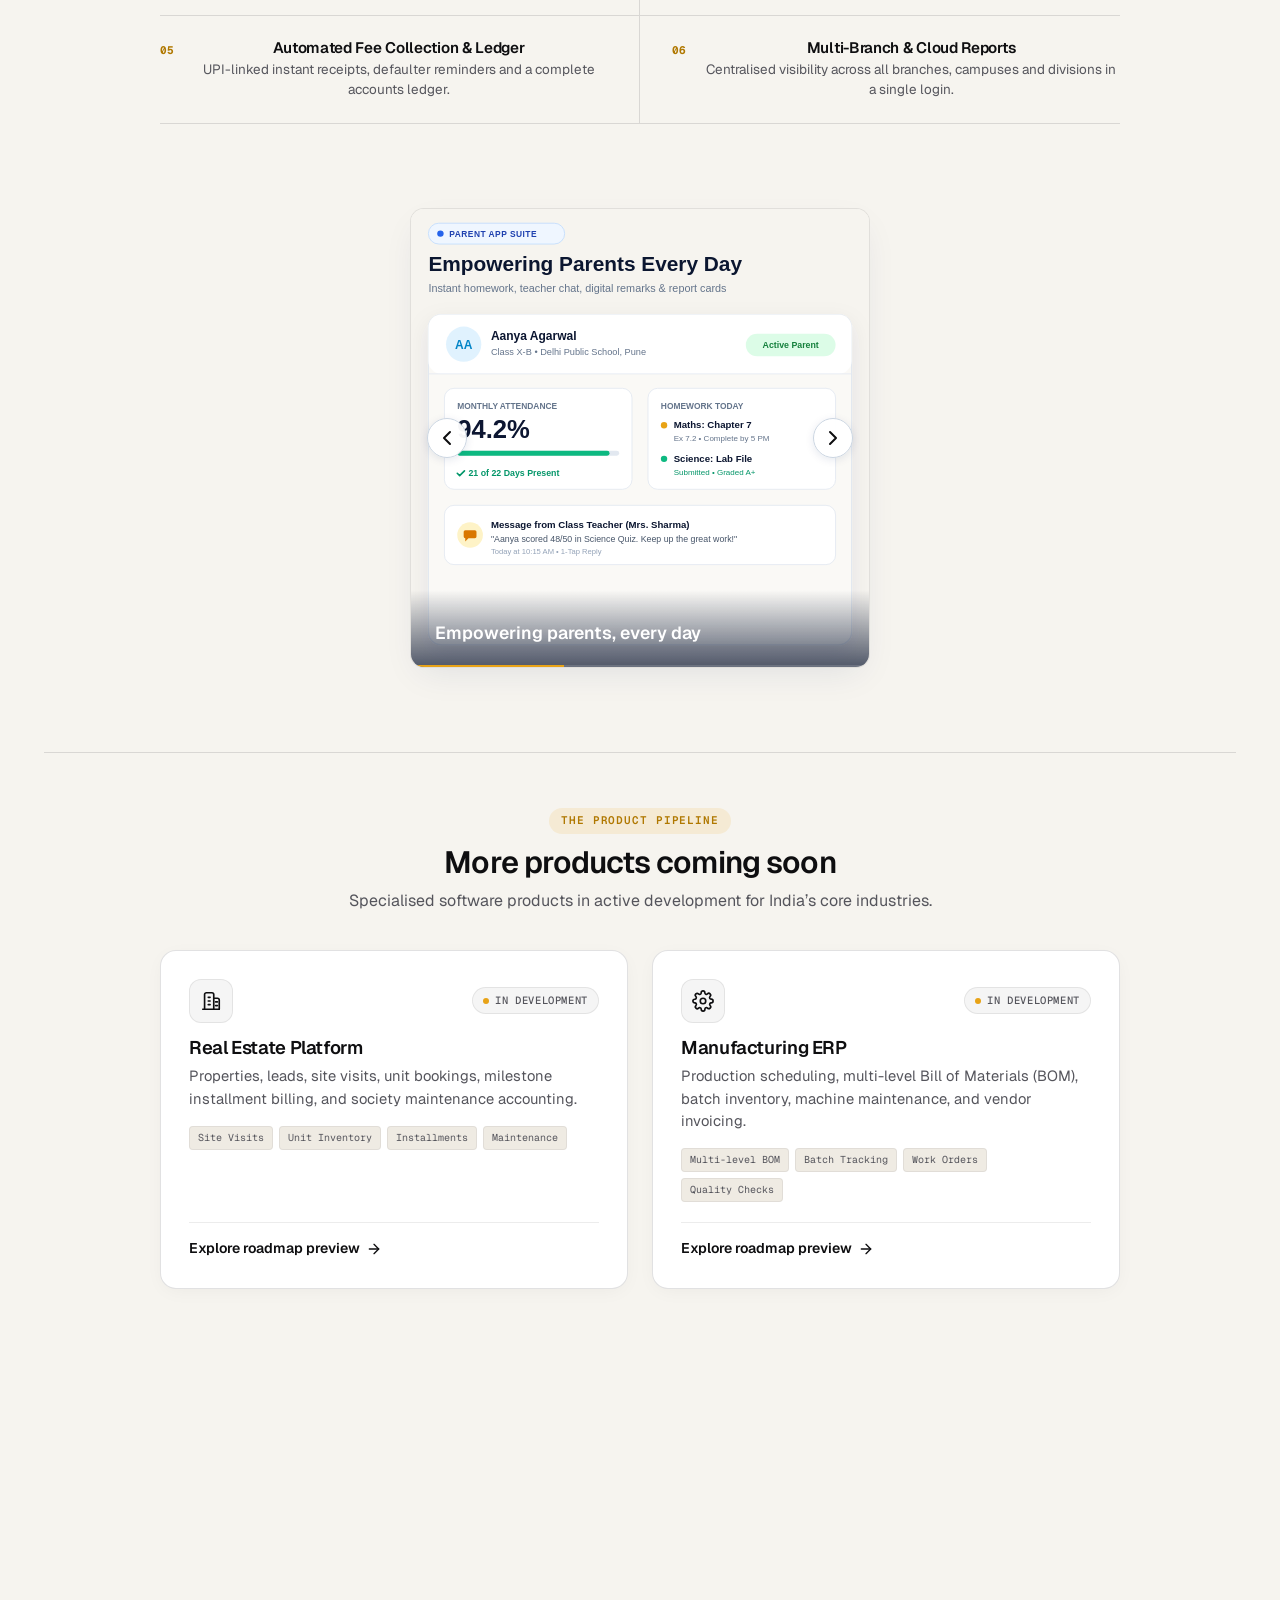
==== commit 46945cda: "Convert Schoolmate section on desktop to 2-column layout with left text and right mobile mockup" ====
--- a/index.html
+++ b/index.html
@@ -65,7 +65,7 @@
 
   <!-- CSS (Cache-busted) -->
   <link rel="stylesheet" href="/css/style.css?v=3.7">
-  <link rel="stylesheet" href="/css/home.css?v=3.9">
+  <link rel="stylesheet" href="/css/home.css?v=4.0">
 
   <!-- Structured Data JSON-LD (SEO, AEO & GEO Knowledge Graph) -->
   <script type="application/ld+json">
@@ -1055,57 +1055,90 @@
       <div class="container">
         <span class="section-label">03 / Schoolmate</span>
 
-        <!-- 1. Eyebrow -> Schoolmate by OpenSoftwares -> Making schools ready for the future of learning -->
-        <div class="sm-intro-block">
-          <div class="sm-eyebrow">Introducing</div>
-          <h2 class="sm-brand-title">Schoolmate <span class="sm-brand-by">by OpenSoftwares</span></h2>
-          <p class="sm-section-headline" id="schoolmateHeading">
-            Making schools ready for the <em class="serif sm-serif-accent">future of learning
-              <svg class="sm-underline-svg" viewBox="0 0 320 16" fill="none" xmlns="http://www.w3.org/2000/svg" aria-hidden="true">
-                <path class="sm-underline-path" d="M4 12 C80 4 200 2 316 10" stroke="#E8A317" stroke-width="3" stroke-linecap="round"/>
-              </svg>
-            </em>
-          </p>
-        </div>
-
-        <!-- 2. The Schoolmate product box -->
-        <div class="sm-product-strip" role="region" aria-label="Schoolmate product overview and website offer">
-          <div class="sm-strip-brand">
-            <span class="sm-strip-logo-mark" aria-hidden="true"></span>
-            <span>Schoolmate</span>
-          </div>
-          <div class="sm-strip-items">
-            <div class="sm-strip-item">
-              <svg class="sm-strip-icon" viewBox="0 0 24 24" fill="none" stroke="currentColor" stroke-width="1.6" stroke-linecap="round" stroke-linejoin="round" aria-hidden="true">
-                <rect x="2" y="3" width="20" height="14" rx="2"/><path d="M2 7h20M7 5h.01M10 5h.01M13 5h.01"/>
-              </svg>
-              <span>Free school website (worth &#8377;15,000)<span class="sm-strip-free-tag">FREE</span></span>
+        <div class="sm-showcase-split">
+          <!-- Left Column: All Text & Badges -->
+          <div class="sm-showcase-content">
+            <!-- 1. Eyebrow -> Schoolmate by OpenSoftwares -> Making schools ready for the future of learning -->
+            <div class="sm-intro-block">
+              <div class="sm-eyebrow">Introducing</div>
+              <h2 class="sm-brand-title">Schoolmate <span class="sm-brand-by">by OpenSoftwares</span></h2>
+              <p class="sm-section-headline" id="schoolmateHeading">
+                Making schools ready for the <em class="serif sm-serif-accent">future of learning
+                  <svg class="sm-underline-svg" viewBox="0 0 320 16" fill="none" xmlns="http://www.w3.org/2000/svg" aria-hidden="true">
+                    <path class="sm-underline-path" d="M4 12 C80 4 200 2 316 10" stroke="#E8A317" stroke-width="3" stroke-linecap="round"/>
+                  </svg>
+                </em>
+              </p>
             </div>
-            <span class="sm-strip-sep" aria-hidden="true">&bull;</span>
-            <div class="sm-strip-item">
-              <svg class="sm-strip-icon" viewBox="0 0 24 24" fill="none" stroke="currentColor" stroke-width="1.6" stroke-linecap="round" stroke-linejoin="round" aria-hidden="true">
-                <rect x="5" y="2" width="14" height="20" rx="3"/><line x1="12" y1="18" x2="12.01" y2="18"/>
-              </svg>
-              <span>Parents and teachers app</span>
+
+            <!-- 2. The Schoolmate product box -->
+            <div class="sm-product-strip" role="region" aria-label="Schoolmate product overview and website offer">
+              <div class="sm-strip-top-row">
+                <div class="sm-strip-brand">
+                  <span class="sm-strip-logo-mark" aria-hidden="true"></span>
+                  <span>Schoolmate</span>
+                </div>
+                <a href="https://wa.me/917204726501?text=Hi%2C%20I%20want%20to%20know%20about%20the%20free%20school%20website%20with%20the%20Schoolmate%20plan." target="_blank" rel="noopener noreferrer" class="sm-strip-claim-link">
+                  Claim free website &rarr;
+                </a>
+              </div>
+              <div class="sm-strip-items">
+                <div class="sm-strip-item">
+                  <svg class="sm-strip-icon" viewBox="0 0 24 24" fill="none" stroke="currentColor" stroke-width="1.6" stroke-linecap="round" stroke-linejoin="round" aria-hidden="true">
+                    <rect x="2" y="3" width="20" height="14" rx="2"/><path d="M2 7h20M7 5h.01M10 5h.01M13 5h.01"/>
+                  </svg>
+                  <span>Free school website (worth &#8377;15,000)<span class="sm-strip-free-tag">FREE</span></span>
+                </div>
+                <span class="sm-strip-sep" aria-hidden="true">&bull;</span>
+                <div class="sm-strip-item">
+                  <svg class="sm-strip-icon" viewBox="0 0 24 24" fill="none" stroke="currentColor" stroke-width="1.6" stroke-linecap="round" stroke-linejoin="round" aria-hidden="true">
+                    <rect x="5" y="2" width="14" height="20" rx="3"/><line x1="12" y1="18" x2="12.01" y2="18"/>
+                  </svg>
+                  <span>Parents and teachers app</span>
+                </div>
+                <span class="sm-strip-sep" aria-hidden="true">&bull;</span>
+                <div class="sm-strip-item">
+                  <svg class="sm-strip-icon" viewBox="0 0 24 24" fill="none" stroke="currentColor" stroke-width="1.6" stroke-linecap="round" stroke-linejoin="round" aria-hidden="true">
+                    <rect x="2" y="3" width="20" height="14" rx="2"/><path d="M8 21h8M12 17v4"/>
+                  </svg>
+                  <span>School management software</span>
+                </div>
+              </div>
             </div>
-            <span class="sm-strip-sep" aria-hidden="true">&bull;</span>
-            <div class="sm-strip-item">
-              <svg class="sm-strip-icon" viewBox="0 0 24 24" fill="none" stroke="currentColor" stroke-width="1.6" stroke-linecap="round" stroke-linejoin="round" aria-hidden="true">
-                <rect x="2" y="3" width="20" height="14" rx="2"/><path d="M8 21h8M12 17v4"/>
-              </svg>
-              <span>School management software</span>
+
+            <!-- 3. Directly below the box: Trust line -->
+            <p class="sm-trust-line">Trusted by 1000+ schools and institutions across India</p>
+
+            <h3 class="sm-phone-heading">Parents, teachers and students mobile app</h3>
+
+            <!-- 4. Google Play notice & Notify me button -->
+            <div class="app-play-notice" aria-label="Schoolmate app availability">
+          <div class="app-play-badge">
+            <svg class="gp-logo" viewBox="0 0 512 512" width="24" height="24" aria-hidden="true">
+              <path fill="#00D6FF" d="M38.8 14.2c-5.8 6.1-9.3 15.6-9.3 27.6v428.4c0 12 3.5 21.5 9.3 27.6l1.4 1.4L264.4 275v-3.7L40.2 12.8l-1.4 1.4z"/>
+              <path fill="#FFC900" d="M340.5 351.1l-76.1-76.1V271.3l76.1-76.1 1.7 1 89.9 51.1c25.7 14.6 25.7 38.5 0 53.1l-89.9 51.1-1.7-.4z"/>
+              <path fill="#FF3A44" d="M342.2 350.7L264.4 273 40.2 497.2c8.5 9 22.4 10.1 38 1.3l264-147.8z"/>
+              <path fill="#00F076" d="M342.2 161.3L78.2 13.5C62.6 4.7 48.7 5.8 40.2 14.8L264.4 239l77.8-77.7z"/>
+            </svg>
+            <div>
+              <div class="app-play-name">Schoolmate</div>
+              <div class="app-play-sub">Coming soon on Google Play</div>
             </div>
           </div>
-          <a href="https://wa.me/917204726501?text=Hi%2C%20I%20want%20to%20know%20about%20the%20free%20school%20website%20with%20the%20Schoolmate%20plan." target="_blank" rel="noopener noreferrer" class="sm-strip-claim-link">
-            Claim free website &rarr;
+          <div class="app-play-divider" aria-hidden="true"></div>
+          <a href="https://wa.me/917204726501?text=Hi%2C%20please%20notify%20me%20when%20the%20Schoolmate%20app%20launches%20on%20Google%20Play" class="app-notify-btn" aria-label="Get notified about Schoolmate app launch">
+            <svg class="notify-bell-icon" viewBox="0 0 24 24" width="15" height="15" fill="none" stroke="currentColor" stroke-width="2" stroke-linecap="round" stroke-linejoin="round">
+              <path d="M18 8A6 6 0 0 0 6 8c0 7-3 9-3 9h18s-3-2-3-9"></path>
+              <path d="M13.73 21a2 2 0 0 1-3.46 0"></path>
+            </svg>
+            <span>Notify me</span>
           </a>
         </div>
-
-        <!-- 3. Directly below the box: Trust line -->
-        <p class="sm-trust-line">Trusted by 1000+ schools and institutions across India</p>
-
-        <h3 class="sm-phone-heading">Parents, teachers and students mobile app</h3>
-        <div class="sm-phone-stage" style="display:flex;justify-content:center;margin:0 auto;">
+          </div><!-- /sm-showcase-content -->
+
+          <!-- Right Column: Interactive Phone Device -->
+          <div class="sm-showcase-phone-col">
+            <div class="sm-phone-stage" style="display:flex;justify-content:center;margin:0 auto;">
           <div class="phone-device" aria-label="Schoolmate Mobile App interactive demo" role="region">
             <div class="phone-frame">
 
@@ -1438,30 +1471,8 @@
             </div><!-- /phone-frame -->
           </div><!-- /phone-device -->
         </div><!-- /sm-phone-stage -->
-
-        <!-- d) DIRECTLY below the phone: Google Play notice & Notify me button -->
-        <div class="app-play-notice" style="max-width: 520px; margin: clamp(24px, 4vw, 36px) auto clamp(48px, 6vw, 72px);" aria-label="Schoolmate app availability">
-          <div class="app-play-badge">
-            <svg class="gp-logo" viewBox="0 0 512 512" width="24" height="24" aria-hidden="true">
-              <path fill="#00D6FF" d="M38.8 14.2c-5.8 6.1-9.3 15.6-9.3 27.6v428.4c0 12 3.5 21.5 9.3 27.6l1.4 1.4L264.4 275v-3.7L40.2 12.8l-1.4 1.4z"/>
-              <path fill="#FFC900" d="M340.5 351.1l-76.1-76.1V271.3l76.1-76.1 1.7 1 89.9 51.1c25.7 14.6 25.7 38.5 0 53.1l-89.9 51.1-1.7-.4z"/>
-              <path fill="#FF3A44" d="M342.2 350.7L264.4 273 40.2 497.2c8.5 9 22.4 10.1 38 1.3l264-147.8z"/>
-              <path fill="#00F076" d="M342.2 161.3L78.2 13.5C62.6 4.7 48.7 5.8 40.2 14.8L264.4 239l77.8-77.7z"/>
-            </svg>
-            <div>
-              <div class="app-play-name">Schoolmate</div>
-              <div class="app-play-sub">Coming soon on Google Play</div>
-            </div>
-          </div>
-          <div class="app-play-divider" aria-hidden="true"></div>
-          <a href="https://wa.me/917204726501?text=Hi%2C%20please%20notify%20me%20when%20the%20Schoolmate%20app%20launches%20on%20Google%20Play" class="app-notify-btn" aria-label="Get notified about Schoolmate app launch">
-            <svg class="notify-bell-icon" viewBox="0 0 24 24" width="15" height="15" fill="none" stroke="currentColor" stroke-width="2" stroke-linecap="round" stroke-linejoin="round">
-              <path d="M18 8A6 6 0 0 0 6 8c0 7-3 9-3 9h18s-3-2-3-9"></path>
-              <path d="M13.73 21a2 2 0 0 1-3.46 0"></path>
-            </svg>
-            <span>Notify me</span>
-          </a>
-        </div>
+          </div><!-- /sm-showcase-phone-col -->
+        </div><!-- /sm-showcase-split -->
 
         <!-- e) Schoolmate ERP Mockup -->
         <div class="sm-erp-wrap" id="erpShowcase">
--- a/css/home.css
+++ b/css/home.css
@@ -907,6 +907,177 @@
   color: var(--ink);
   text-align: center;
   margin: 0 auto var(--s4);
+}
+
+/* -------------------------------------------------------------------------
+   C. SCHOOLMATE SHOWCASE TWO-COLUMN SPLIT
+   Desktop: Left Side All Text & Badges, Right Side Mobile Screen
+   ------------------------------------------------------------------------- */
+.sm-showcase-split {
+  display: flex;
+  flex-direction: column;
+  gap: var(--s3);
+  margin-top: var(--s2);
+}
+
+.sm-strip-top-row {
+  display: flex;
+  align-items: center;
+  justify-content: space-between;
+  width: 100%;
+  gap: 12px;
+}
+
+.sm-strip-top-row .sm-strip-claim-link {
+  width: auto;
+  border-top: none;
+  padding-top: 0;
+  margin-top: 0;
+}
+
+@media (max-width: 991px) {
+  .sm-showcase-split {
+    display: flex;
+    flex-direction: column;
+    align-items: center;
+  }
+  .sm-showcase-content {
+    display: contents;
+  }
+  .sm-showcase-content .sm-intro-block { order: 1; }
+  .sm-showcase-content .sm-product-strip { order: 2; }
+  .sm-showcase-content .sm-trust-line { order: 3; }
+  .sm-showcase-content .sm-phone-heading { order: 4; }
+  .sm-showcase-phone-col { order: 5; margin: 0 auto; width: 100%; display: flex; justify-content: center; }
+  .sm-showcase-content .app-play-notice { order: 6; }
+}
+
+@media (min-width: 992px) {
+  .sm-showcase-split {
+    display: grid;
+    grid-template-columns: minmax(0, 1.32fr) minmax(300px, 0.88fr);
+    gap: clamp(36px, 5vw, 64px);
+    align-items: center;
+    margin-top: var(--s2);
+    margin-bottom: clamp(32px, 4vw, 56px);
+  }
+
+  .sm-showcase-content {
+    display: flex;
+    flex-direction: column;
+    align-items: flex-start;
+    text-align: left;
+    width: 100%;
+  }
+
+  .sm-showcase-content .sm-intro-block {
+    text-align: left;
+    margin: 0 0 clamp(16px, 2vw, 22px) 0;
+    max-width: 100%;
+    width: 100%;
+  }
+
+  .sm-showcase-content .sm-eyebrow {
+    text-align: left;
+    margin-bottom: 6px;
+  }
+
+  .sm-showcase-content .sm-brand-title {
+    font-size: clamp(2rem, 3.4vw, 2.85rem);
+    text-align: left;
+    margin: 0 0 8px 0;
+    line-height: 1.12;
+  }
+
+  .sm-showcase-content .sm-section-headline {
+    font-size: clamp(1.4rem, 2.2vw, 1.85rem);
+    line-height: 1.15;
+    text-align: left;
+    margin: 0 0 clamp(16px, 2.2vw, 22px) 0;
+  }
+
+  .sm-showcase-content .sm-product-strip {
+    display: flex;
+    flex-direction: column;
+    align-items: stretch;
+    gap: 12px;
+    padding: 16px 20px;
+    background: #FFFFFF;
+    border: 1px solid var(--line);
+    border-radius: var(--r-card, 16px);
+    box-shadow: 0 4px 18px rgba(11, 22, 48, 0.04);
+    margin: 0 0 16px 0;
+    width: 100%;
+  }
+
+  .sm-showcase-content .sm-strip-top-row {
+    display: flex;
+    align-items: center;
+    justify-content: space-between;
+    gap: 12px;
+    width: 100%;
+  }
+
+  .sm-showcase-content .sm-strip-items {
+    display: flex;
+    flex-wrap: wrap;
+    gap: 8px 14px;
+    align-items: center;
+    font-size: 0.88rem;
+    color: var(--ink-soft);
+  }
+
+  .sm-showcase-content .sm-trust-line {
+    text-align: left;
+    margin: 0 0 14px 0;
+    font-size: 0.92rem;
+    font-weight: 500;
+    color: var(--ink-soft);
+    width: 100%;
+  }
+
+  .sm-showcase-content .sm-phone-heading {
+    text-align: left;
+    margin: 0 0 14px 0;
+    font-size: clamp(1.25rem, 1.8vw, 1.55rem);
+    font-weight: 600;
+    letter-spacing: -0.02em;
+    color: var(--ink);
+    width: 100%;
+  }
+
+  .sm-showcase-content .app-play-notice {
+    margin: 0 !important;
+    width: 100%;
+    max-width: 460px;
+    align-self: flex-start;
+  }
+
+  .sm-showcase-phone-col {
+    display: flex;
+    justify-content: center;
+    align-items: center;
+    width: 100%;
+  }
+
+  .sm-showcase-phone-col .sm-phone-stage {
+    margin: 0 auto;
+    width: 100%;
+    display: flex;
+    justify-content: center;
+    align-items: center;
+  }
+
+  .sm-showcase-phone-col .phone-device {
+    margin: 0 auto;
+    width: 290px;
+    max-width: 100%;
+  }
+
+  /* Below the split: ensure ERP section has clean top margin */
+  .schoolmate-section .sm-erp-wrap {
+    margin-top: clamp(64px, 8vw, 96px);
+  }
 }
 
 /* ERP section heading & container */
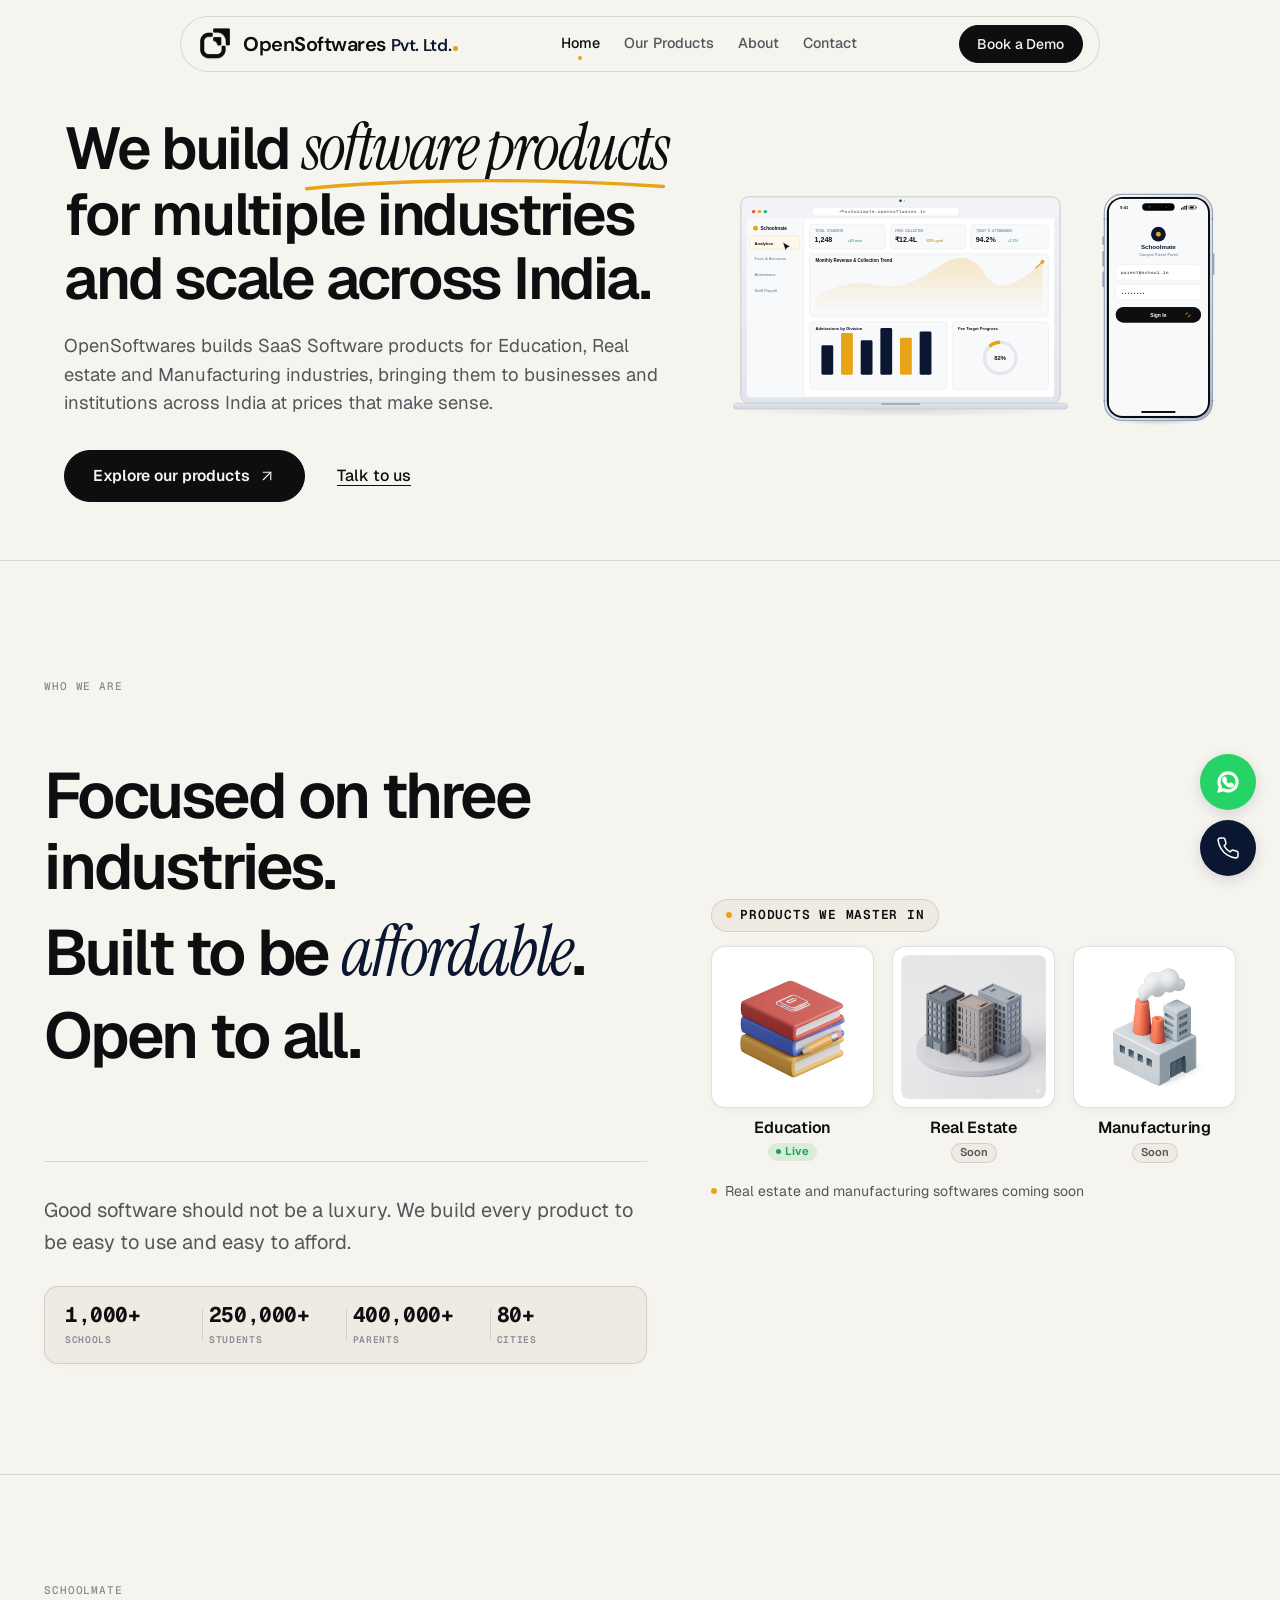
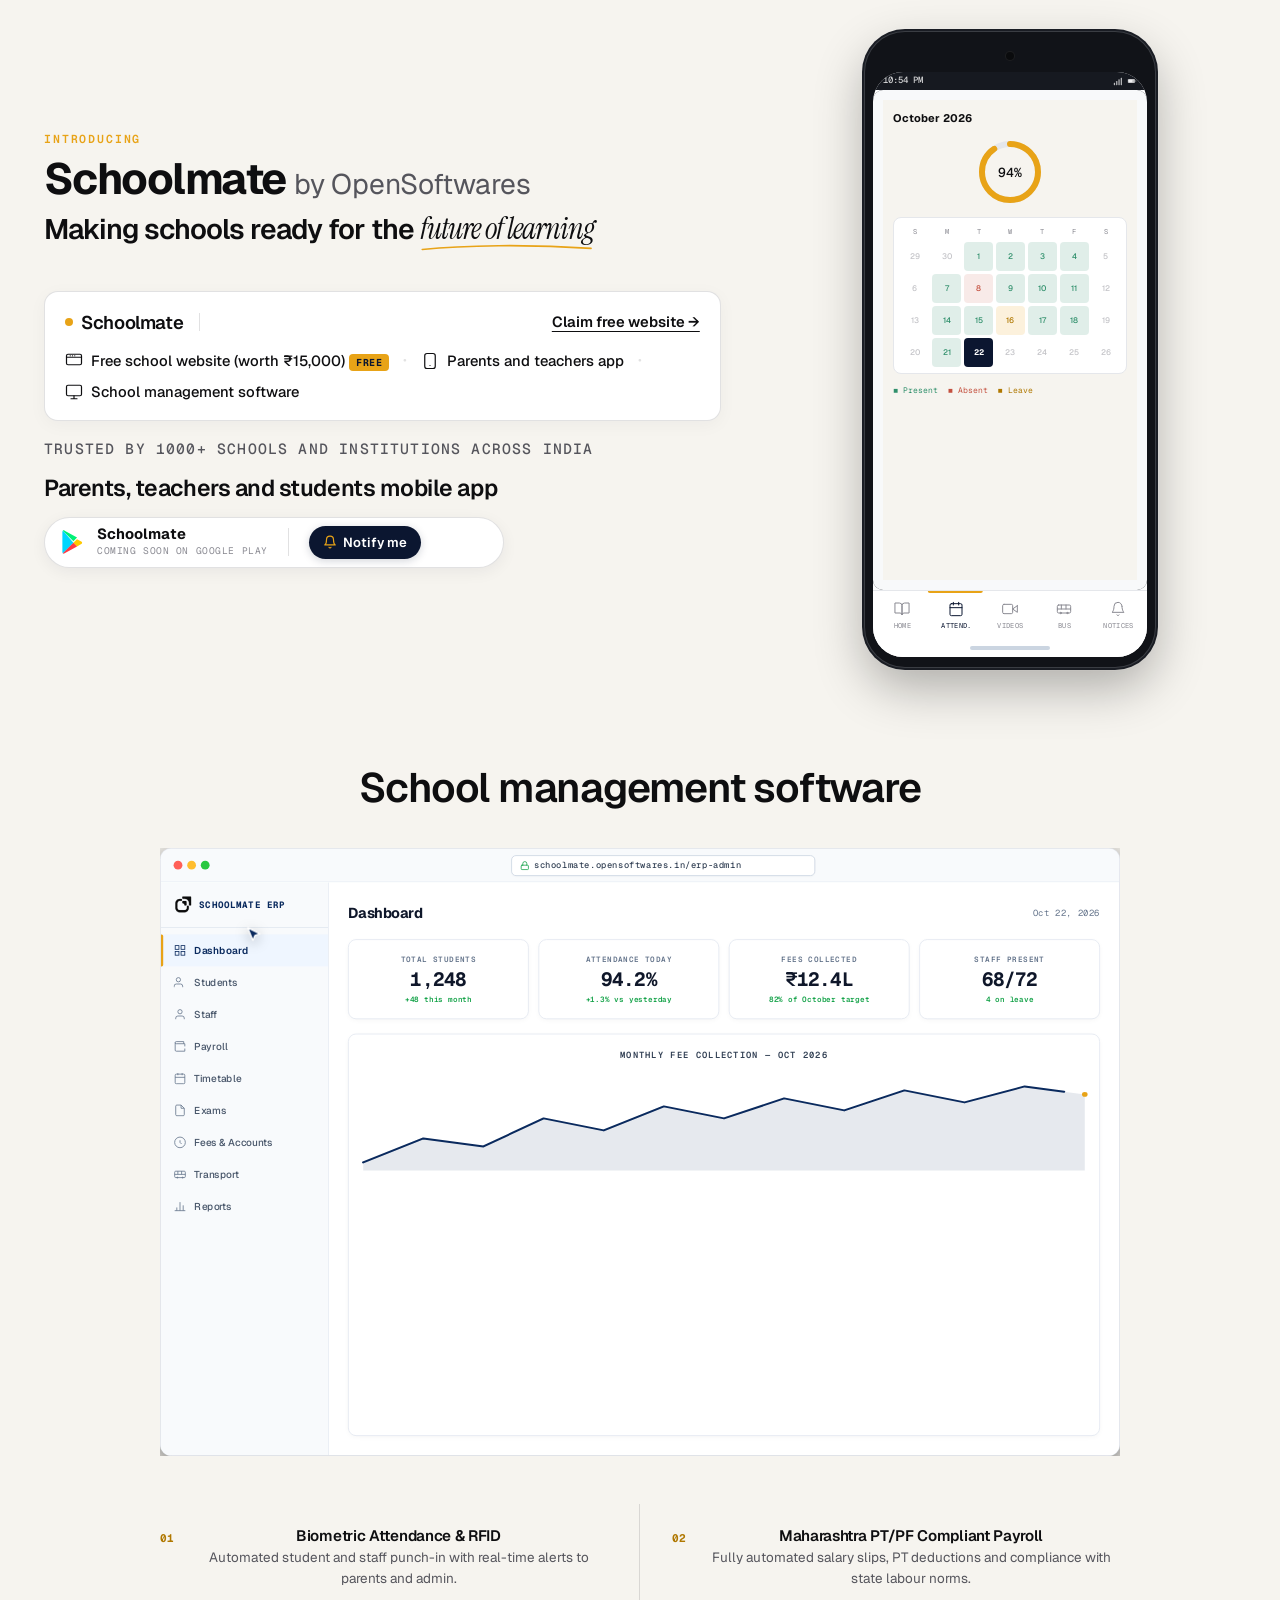
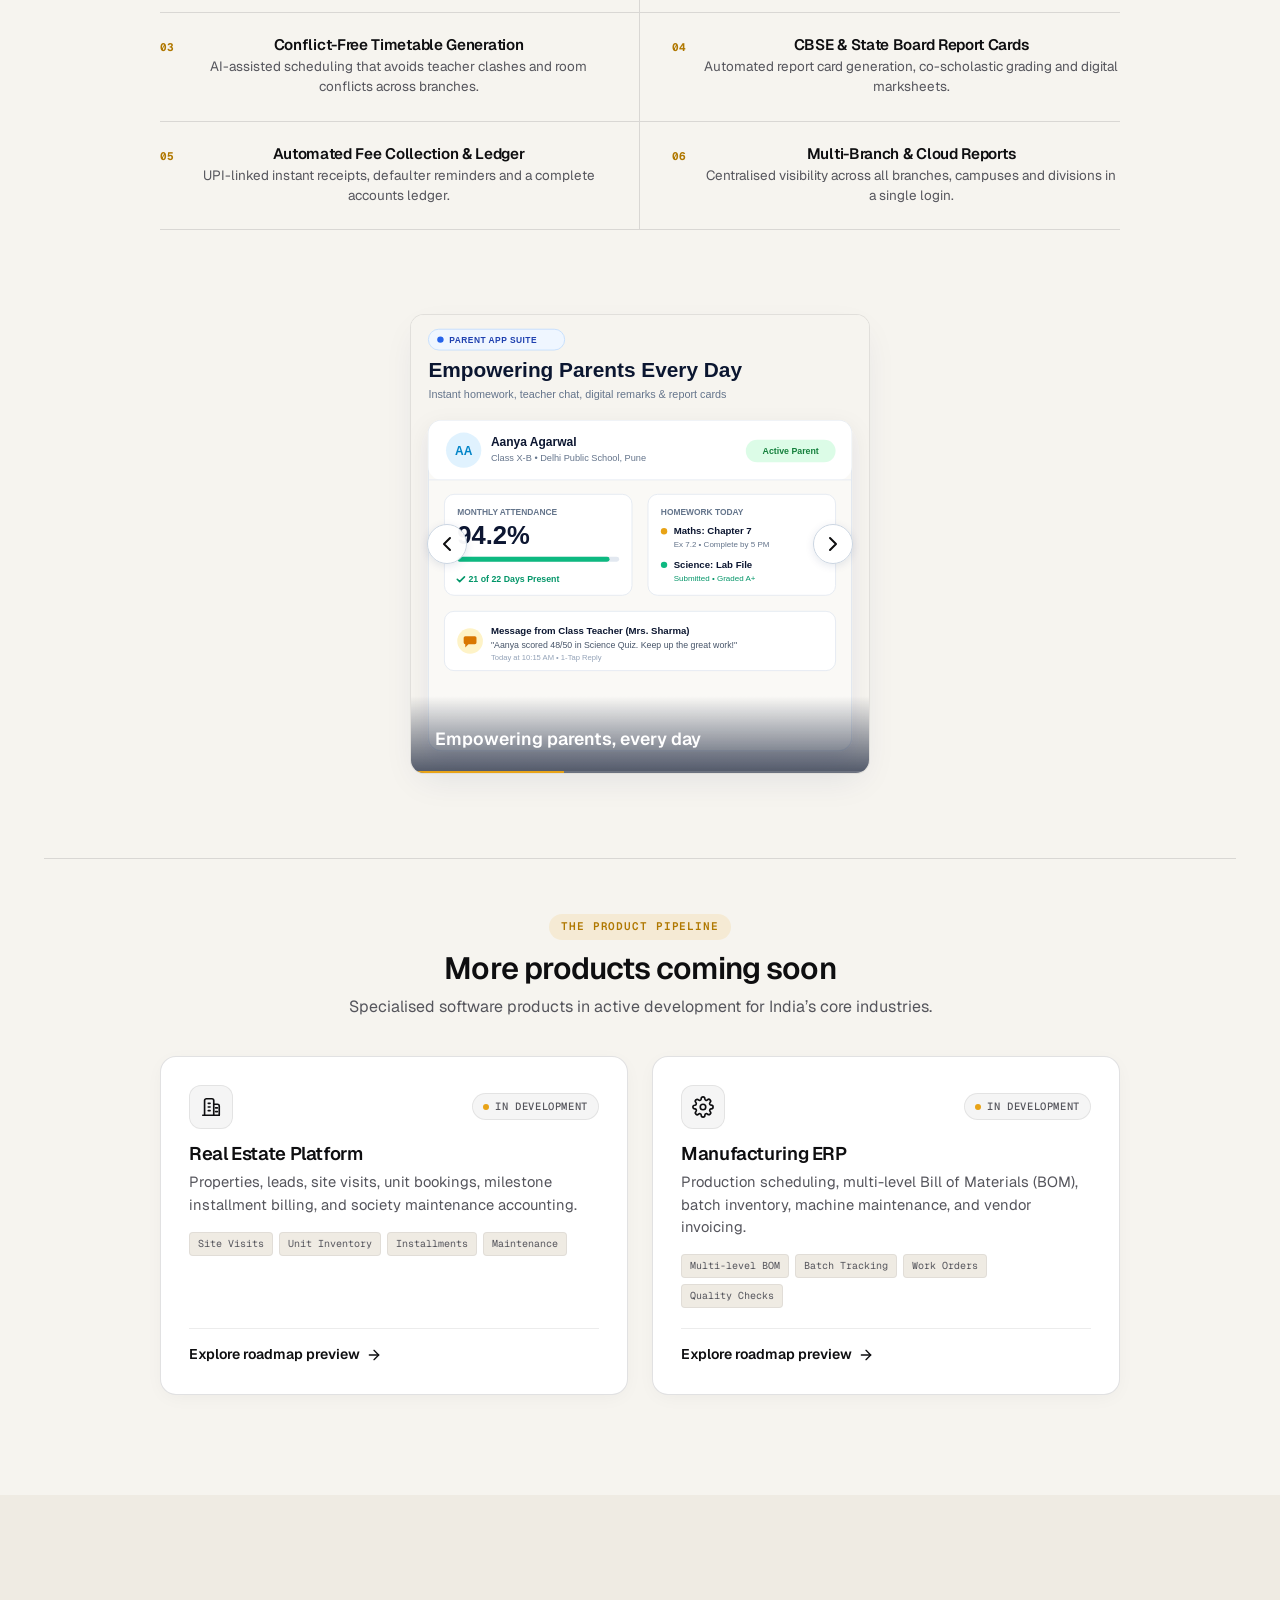
==== commit d000ae0a: "Add animated stats counter strip after Who We Are statement, update stats to 1000+ schools scale, an" ====
--- a/index.html
+++ b/index.html
@@ -65,7 +65,7 @@
 
   <!-- CSS (Cache-busted) -->
   <link rel="stylesheet" href="/css/style.css?v=3.7">
-  <link rel="stylesheet" href="/css/home.css?v=4.0">
+  <link rel="stylesheet" href="/css/home.css?v=4.1">
 
   <!-- Structured Data JSON-LD (SEO, AEO & GEO Knowledge Graph) -->
   <script type="application/ld+json">
@@ -970,7 +970,7 @@
          ================================================================== -->
     <section class="section company-intro-section" id="who-we-are" aria-labelledby="introHeading">
       <div class="container">
-        <span class="section-label">01 / Who we are</span>
+        <span class="section-label">Who we are</span>
         
         <div class="intro-fields-split">
           <!-- Left Column: Statements -->
@@ -986,6 +986,26 @@
             <p class="intro-body reveal reveal-delay-3">
               Good software should not be a luxury. We build every product to be easy to use and easy to afford.
             </p>
+
+            <!-- Stats Animation: Live Scale Counters -->
+            <div class="intro-stats-strip reveal reveal-delay-4" id="statsSection" role="region" aria-label="Our scale: 1,000+ Schools, 250,000+ Students, 400,000+ Parents, 80+ Cities">
+              <div class="intro-stat-item">
+                <span class="intro-stat-num"><span data-target="1000" data-suffix="+">0</span></span>
+                <span class="intro-stat-label">Schools</span>
+              </div>
+              <div class="intro-stat-item">
+                <span class="intro-stat-num"><span data-target="250000" data-suffix="+">0</span></span>
+                <span class="intro-stat-label">Students</span>
+              </div>
+              <div class="intro-stat-item">
+                <span class="intro-stat-num"><span data-target="400000" data-suffix="+">0</span></span>
+                <span class="intro-stat-label">Parents</span>
+              </div>
+              <div class="intro-stat-item">
+                <span class="intro-stat-num"><span data-target="80" data-suffix="+">0</span></span>
+                <span class="intro-stat-label">Cities</span>
+              </div>
+            </div>
           </div>
 
           <!-- Right Column: Products we master in (3 Industry Showcase) -->
@@ -1053,7 +1073,7 @@
          ================================================================== -->
     <section class="section schoolmate-section" id="schoolmate" aria-labelledby="schoolmateHeading">
       <div class="container">
-        <span class="section-label">03 / Schoolmate</span>
+        <span class="section-label">Schoolmate</span>
 
         <div class="sm-showcase-split">
           <!-- Left Column: All Text & Badges -->
@@ -1952,32 +1972,7 @@
       </div><!-- /container -->
     </section>
 
-    <!-- ==================================================================
-         D. STATS SECTION
-         ================================================================== -->
-    <section class="section stats-section" id="statsSection" aria-labelledby="statsHeading">
-      <div class="container">
-        <h2 id="statsHeading" class="sr-only">Our Numbers</h2>
-        <div class="stats-row">
-          <div class="stat-item reveal">
-            <span class="stat-num"><span data-target="500" data-suffix="+">0</span></span>
-            <div class="stat-label">Schools</div>
-          </div>
-          <div class="stat-item reveal reveal-delay-1">
-            <span class="stat-num"><span data-target="120000" data-suffix="+">0</span></span>
-            <div class="stat-label">Students</div>
-          </div>
-          <div class="stat-item reveal reveal-delay-2">
-            <span class="stat-num"><span data-target="200000" data-suffix="+">0</span></span>
-            <div class="stat-label">Parents</div>
-          </div>
-          <div class="stat-item reveal reveal-delay-3">
-            <span class="stat-num"><span data-target="40" data-suffix="+">0</span></span>
-            <div class="stat-label">Cities</div>
-          </div>
-        </div>
-      </div>
-    </section>
+
 
     <!-- ==================================================================
          E. TESTIMONIALS (editorial pull quotes, not cards)
--- a/css/home.css
+++ b/css/home.css
@@ -372,6 +372,82 @@
   flex-direction: column;
   justify-content: center;
 }
+
+/* Intro Stats Strip: Animated metrics right after Who We Are statement */
+.intro-stats-strip {
+  margin-top: clamp(20px, 2.4vw, 28px);
+  padding: clamp(12px, 1.6vw, 16px) clamp(14px, 1.8vw, 20px);
+  background: var(--paper-2);
+  border: 1px solid var(--line);
+  border-radius: 14px;
+  display: grid;
+  grid-template-columns: repeat(4, 1fr);
+  gap: clamp(8px, 1.2vw, 14px);
+  box-shadow: 0 2px 8px rgba(14, 14, 16, 0.02);
+}
+
+.intro-stat-item {
+  display: flex;
+  flex-direction: column;
+  position: relative;
+  text-align: left;
+  transition: transform 0.2s var(--ease-out);
+}
+
+.intro-stat-item:hover {
+  transform: translateY(-2px);
+}
+
+.intro-stat-item + .intro-stat-item::before {
+  content: '';
+  position: absolute;
+  left: calc(-1 * clamp(4px, 0.6vw, 7px));
+  top: 15%;
+  bottom: 15%;
+  width: 1px;
+  background: var(--line);
+}
+
+.intro-stat-num {
+  font-family: var(--font-mono);
+  font-size: clamp(1.2rem, 1.65vw, 1.55rem);
+  font-weight: 700;
+  color: var(--ink);
+  line-height: 1.15;
+  letter-spacing: -0.02em;
+  font-variant-numeric: tabular-nums;
+  white-space: nowrap;
+  transition: color 0.2s ease;
+}
+
+.intro-stat-item:hover .intro-stat-num {
+  color: var(--saffron);
+}
+
+.intro-stat-label {
+  font-family: var(--font-mono);
+  font-size: clamp(9px, 0.75vw, 10.5px);
+  letter-spacing: 0.07em;
+  text-transform: uppercase;
+  color: var(--ink-mute);
+  font-weight: 600;
+  margin-top: 5px;
+}
+
+@media (max-width: 640px) {
+  .intro-stats-strip {
+    grid-template-columns: repeat(2, 1fr);
+    gap: 14px 12px;
+    padding: 14px 14px;
+  }
+  .intro-stat-item + .intro-stat-item::before {
+    display: none;
+  }
+  .intro-stat-num {
+    font-size: 1.4rem;
+  }
+}
+
 
 /* Right Column: Products we master in (Three Industries Showcase) */
 .intro-fields-col {
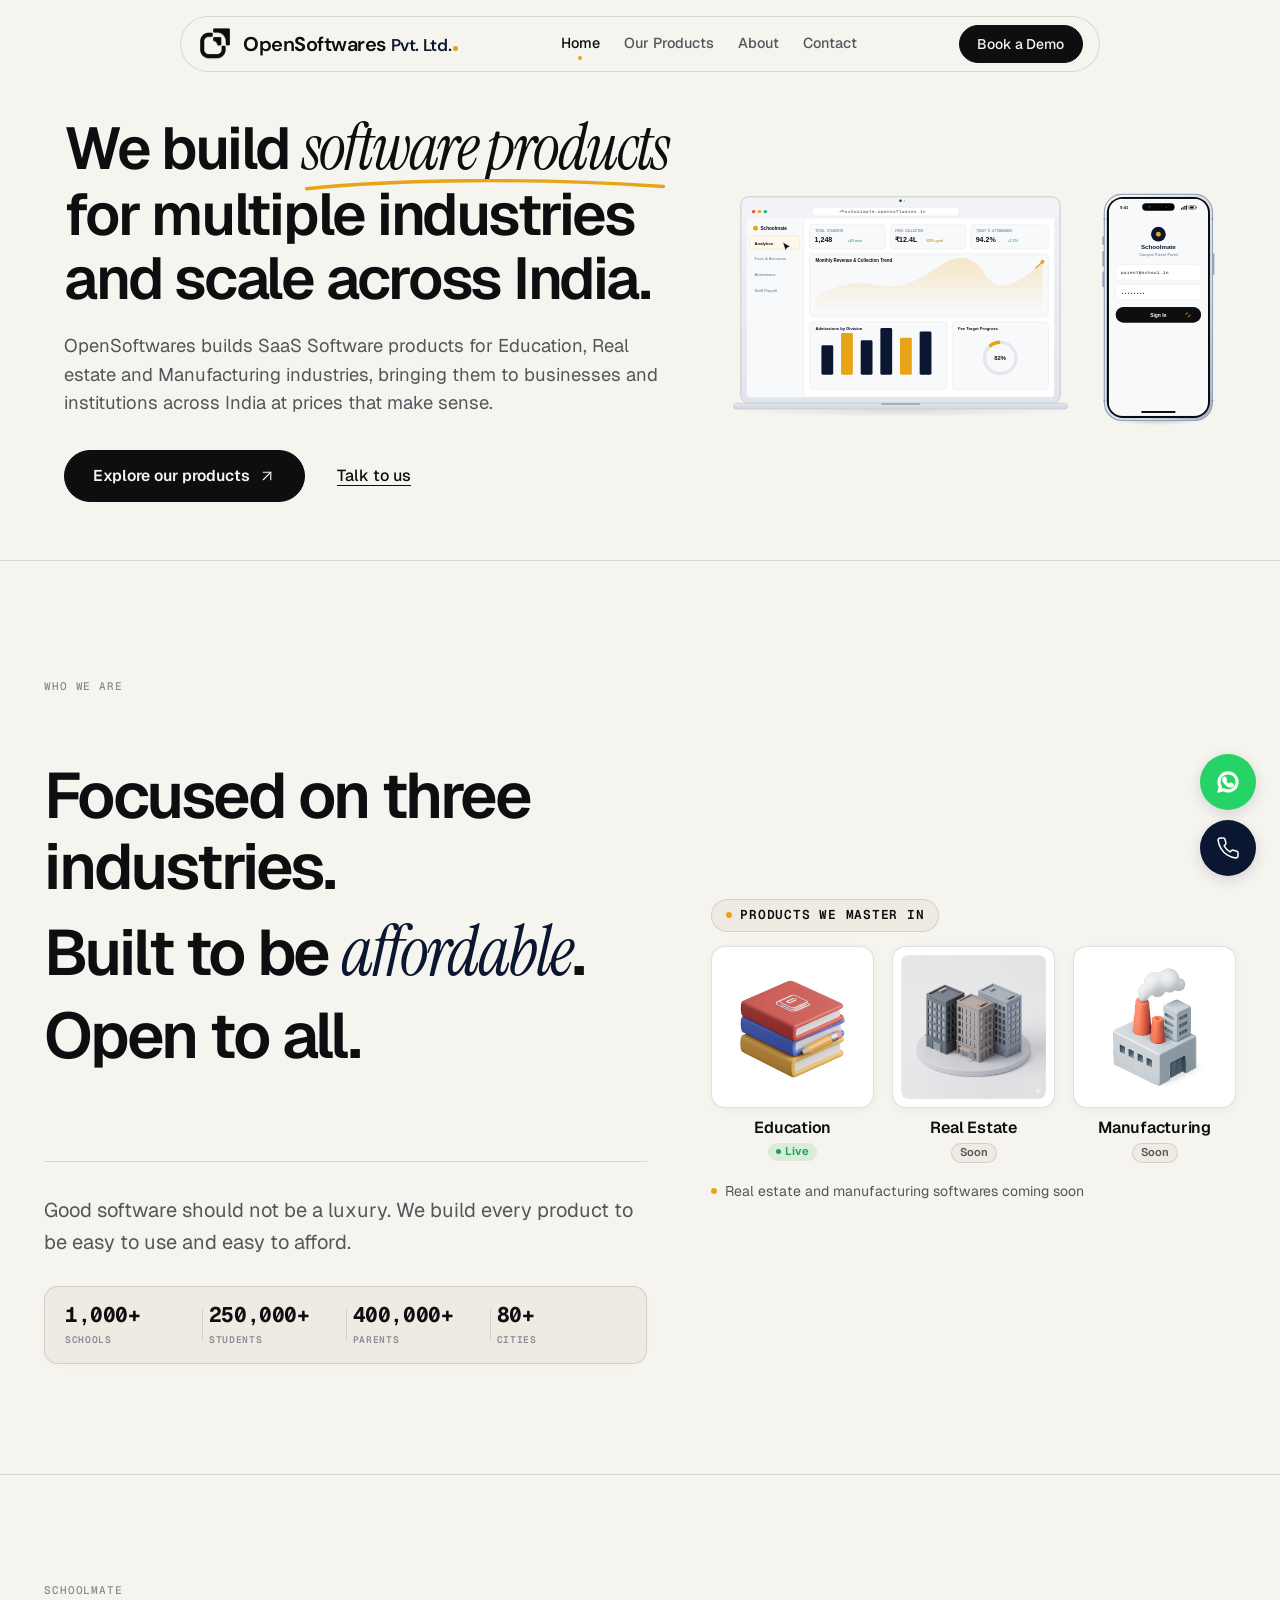
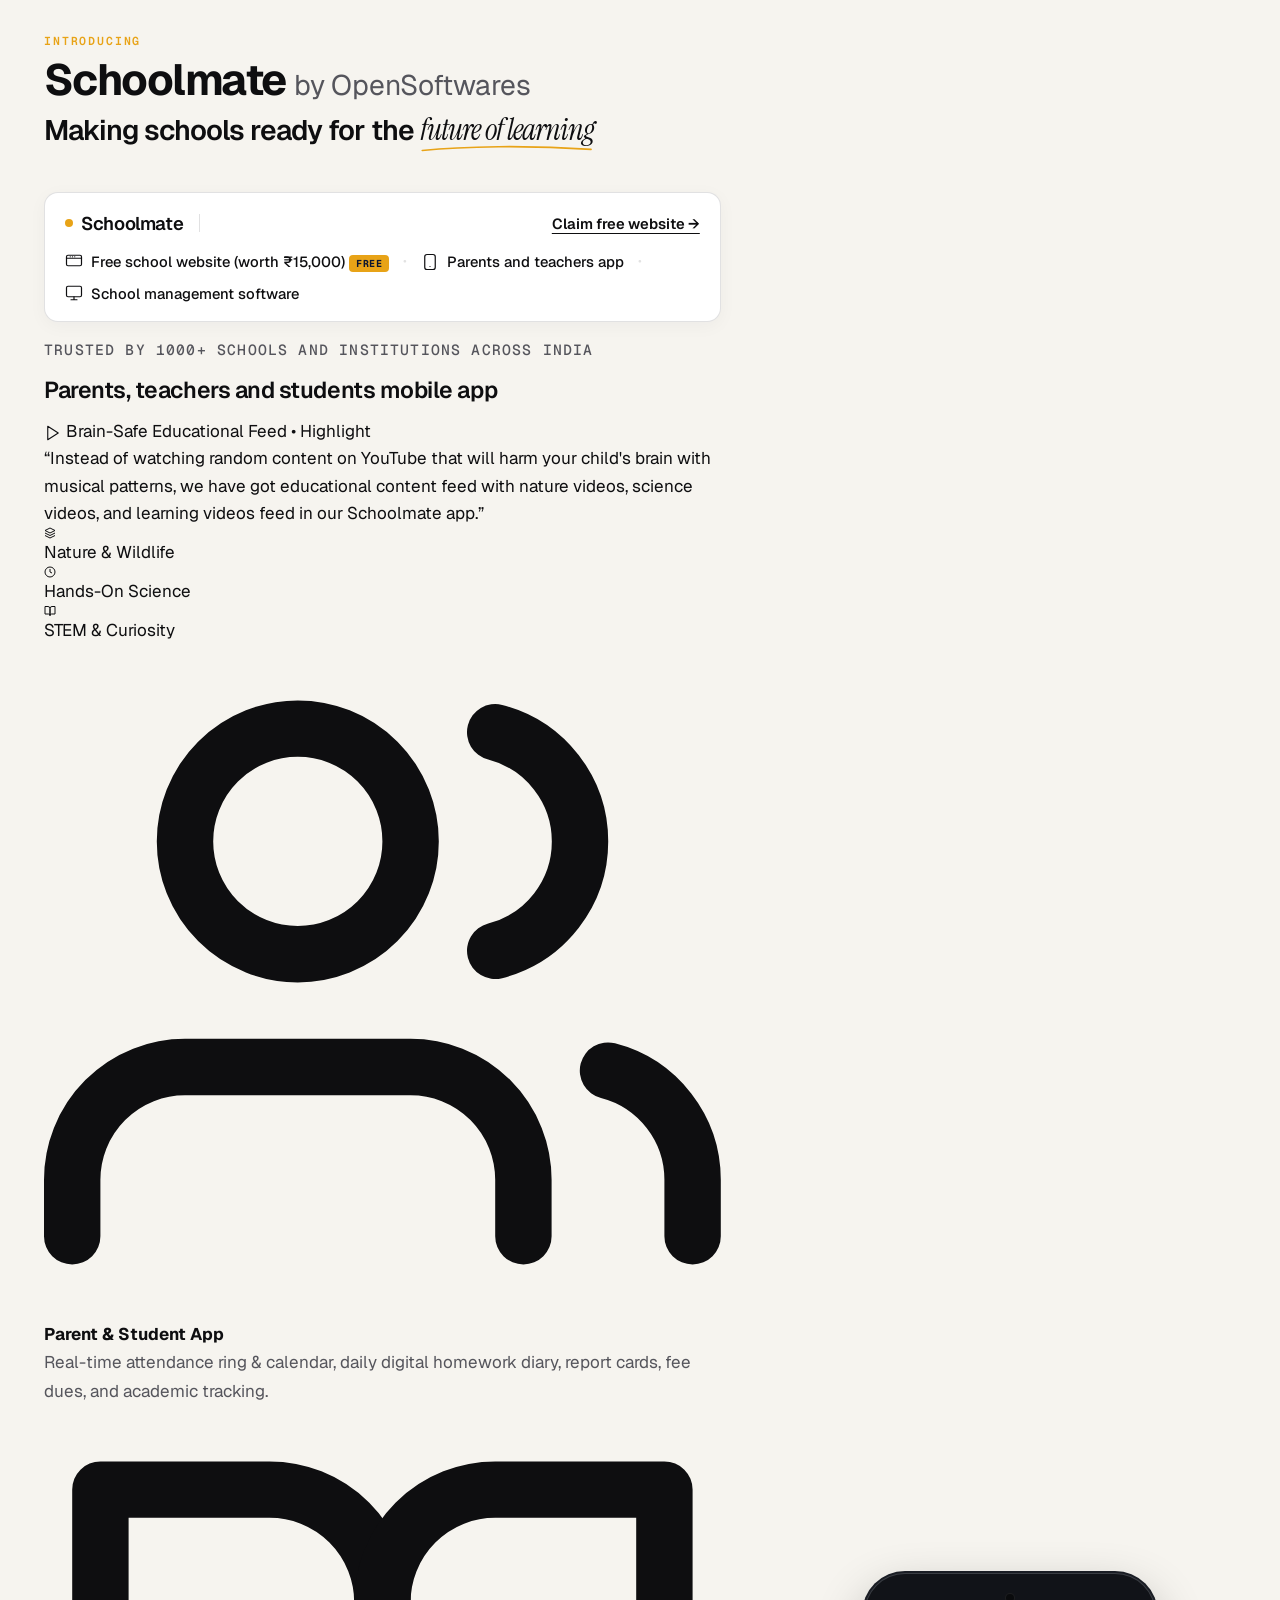
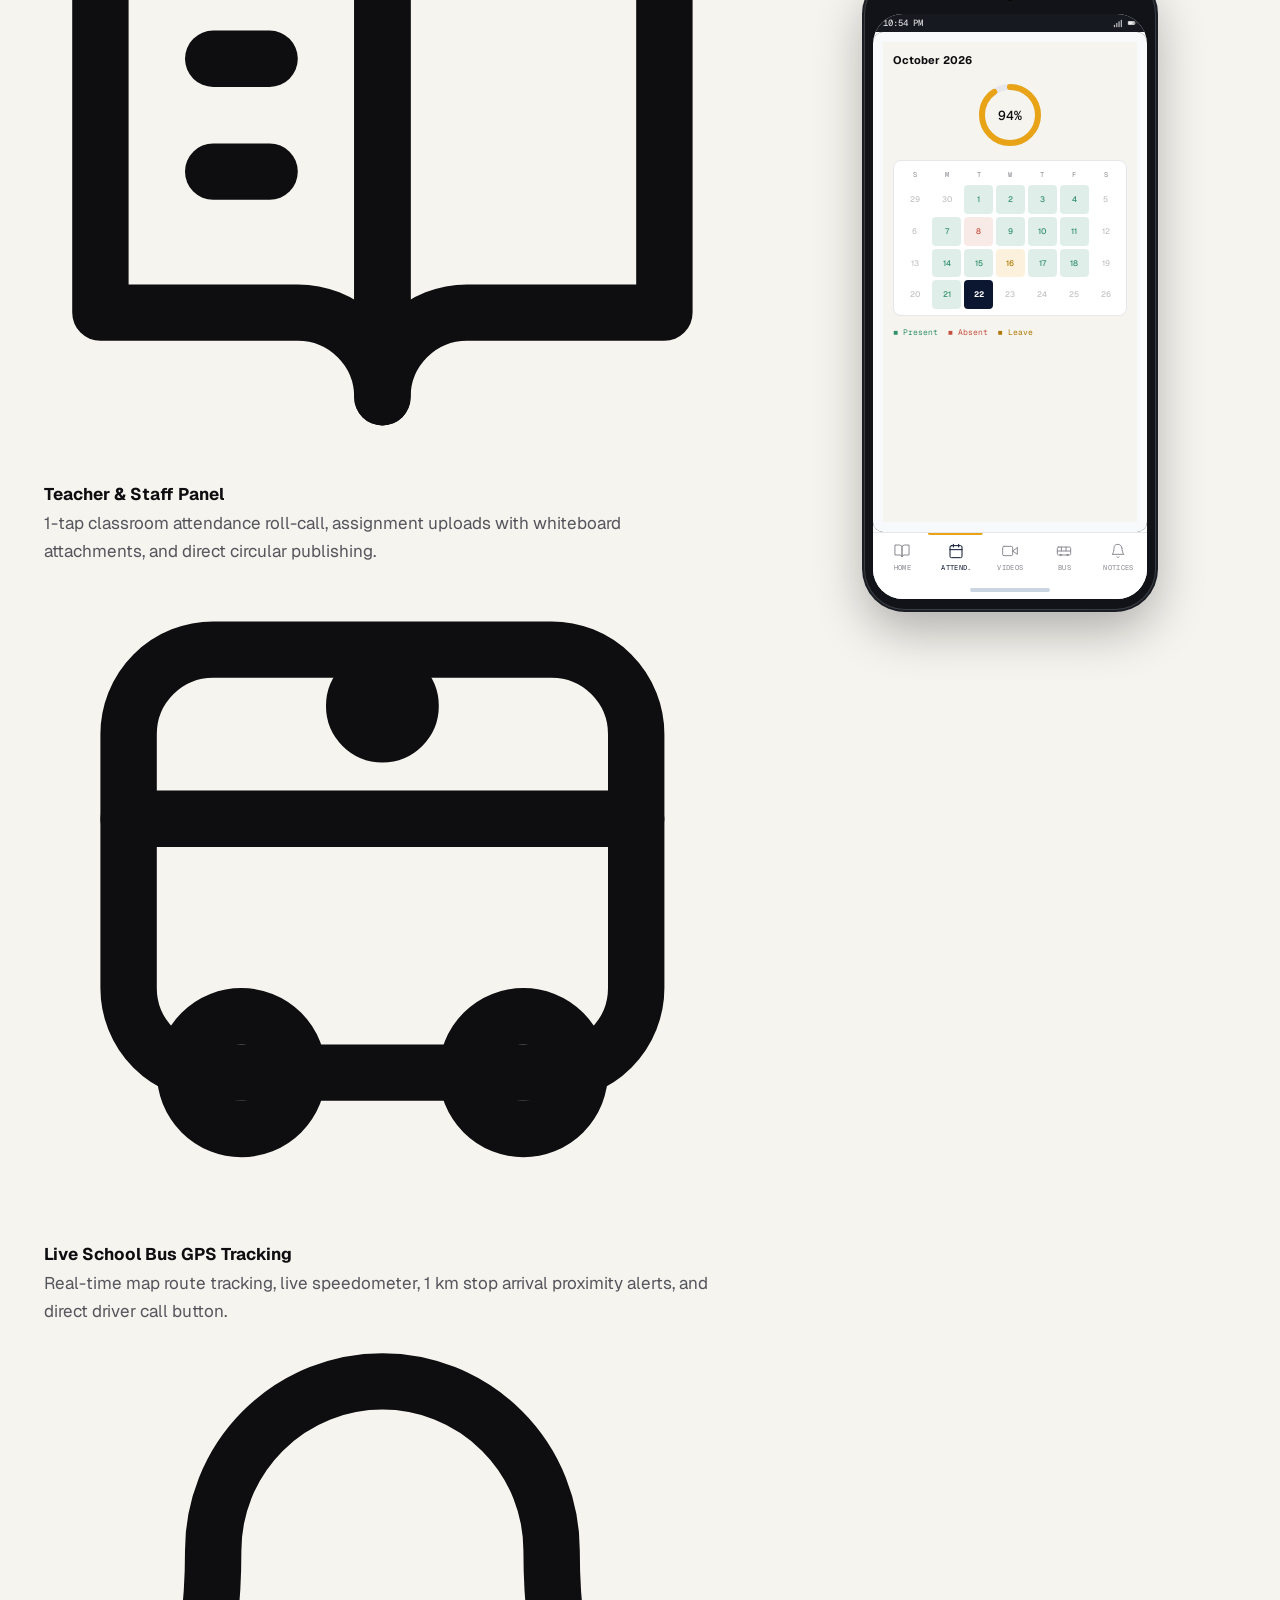
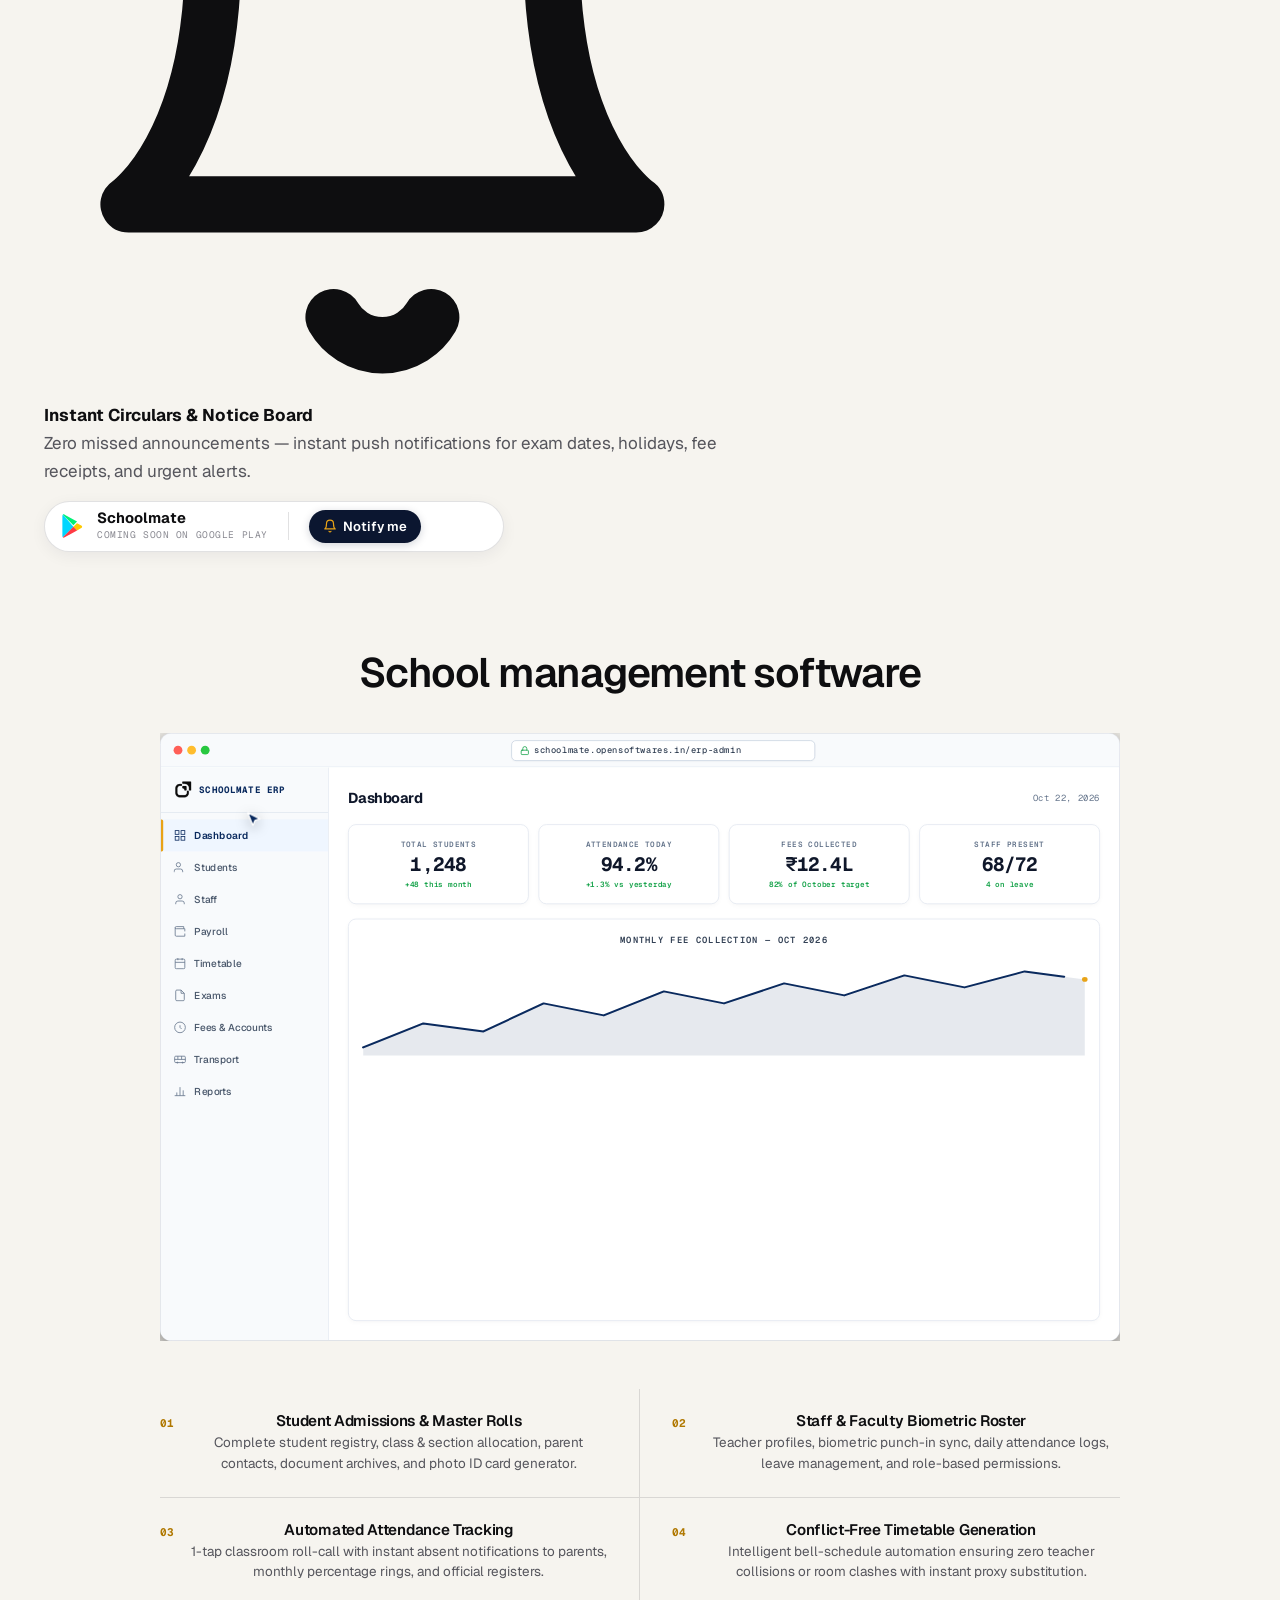
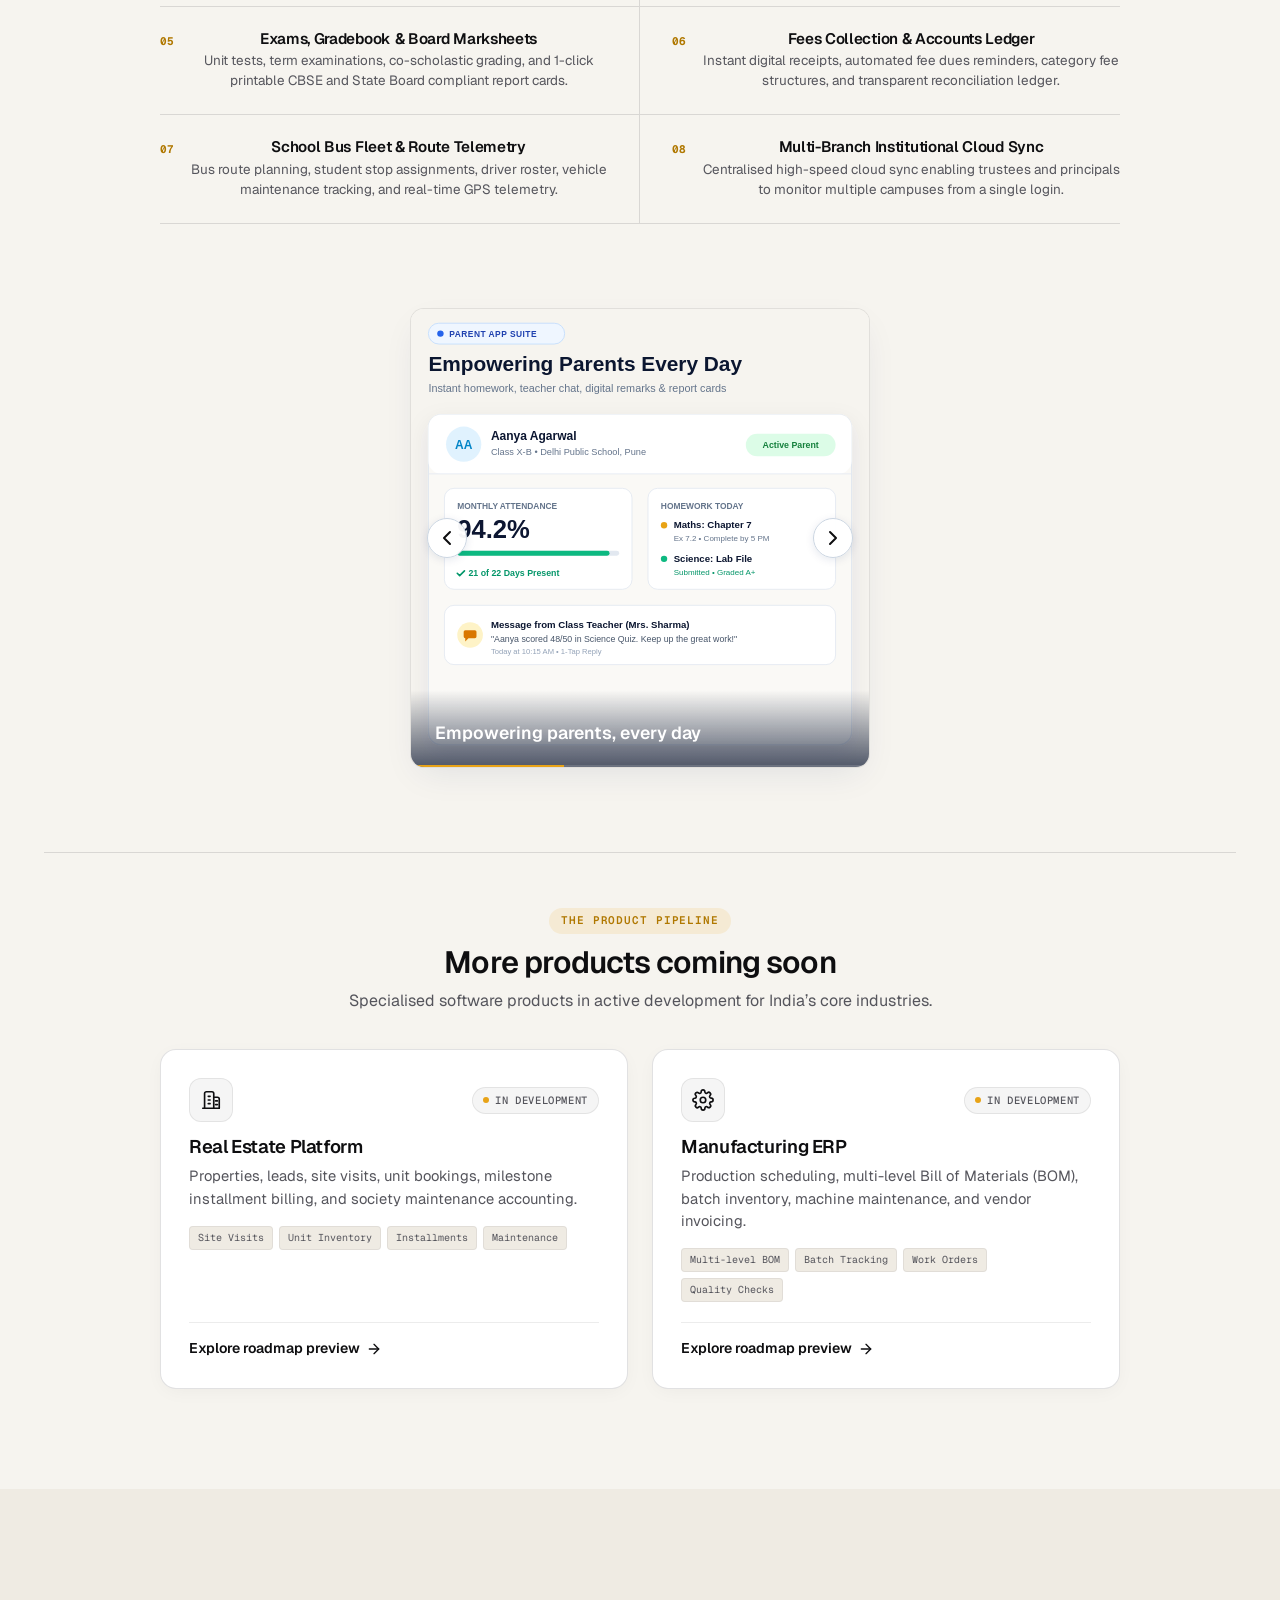
==== commit 20290cb2: "feat: update Schoolmate mobile app features, brain-safe educational video feed, and ERP capabilities" ====
--- a/index.html
+++ b/index.html
@@ -1131,6 +1131,78 @@
 
             <h3 class="sm-phone-heading">Parents, teachers and students mobile app</h3>
 
+            <!-- Mobile App Key Features & Educational Feed Highlight -->
+            <div class="sm-app-features" aria-label="Schoolmate Mobile App Features">
+              <!-- Educational Feed Highlight Card -->
+              <div class="sm-feed-highlight-card">
+                <div class="sm-feed-badge">
+                  <svg class="icon icon-sm" viewBox="0 0 24 24" width="14" height="14" fill="none" stroke="currentColor" stroke-width="2" stroke-linecap="round" stroke-linejoin="round">
+                    <polygon points="5 3 19 12 5 21 5 3"/>
+                  </svg>
+                  <span>Brain-Safe Educational Feed &bull; Highlight</span>
+                </div>
+                <div class="sm-feed-quote">
+                  &ldquo;Instead of watching random content on YouTube that will harm your child's brain with musical patterns, we have got educational content feed with nature videos, science videos, and learning videos feed in our Schoolmate app.&rdquo;
+                </div>
+                <div class="sm-feed-pills">
+                  <span class="sm-pill"><svg viewBox="0 0 24 24" width="12" height="12" fill="none" stroke="currentColor" stroke-width="2"><path d="M12 2L2 7l10 5 10-5-10-5zM2 17l10 5 10-5M2 12l10 5 10-5"/></svg> Nature &amp; Wildlife</span>
+                  <span class="sm-pill"><svg viewBox="0 0 24 24" width="12" height="12" fill="none" stroke="currentColor" stroke-width="2"><circle cx="12" cy="12" r="10"/><path d="M12 6v6l4 2"/></svg> Hands-On Science</span>
+                  <span class="sm-pill"><svg viewBox="0 0 24 24" width="12" height="12" fill="none" stroke="currentColor" stroke-width="2"><path d="M2 3h6a4 4 0 0 1 4 4v14a3 3 0 0 0-3-3H2z"/><path d="M22 3h-6a4 4 0 0 0-4 4v14a3 3 0 0 1 3-3h7z"/></svg> STEM &amp; Curiosity</span>
+                </div>
+              </div>
+
+              <!-- Point-wise Features -->
+              <ul class="sm-feature-points" role="list">
+                <li class="sm-feature-point">
+                  <div class="sm-point-icon" aria-hidden="true">
+                    <svg viewBox="0 0 24 24" fill="none" stroke="currentColor" stroke-width="2" stroke-linecap="round" stroke-linejoin="round">
+                      <path d="M17 21v-2a4 4 0 0 0-4-4H5a4 4 0 0 0-4 4v2"/><circle cx="9" cy="7" r="4"/><path d="M23 21v-2a4 4 0 0 0-3-3.87"/><path d="M16 3.13a4 4 0 0 1 0 7.75"/>
+                    </svg>
+                  </div>
+                  <div class="sm-point-body">
+                    <strong>Parent &amp; Student App</strong>
+                    <p>Real-time attendance ring &amp; calendar, daily digital homework diary, report cards, fee dues, and academic tracking.</p>
+                  </div>
+                </li>
+
+                <li class="sm-feature-point">
+                  <div class="sm-point-icon" aria-hidden="true">
+                    <svg viewBox="0 0 24 24" fill="none" stroke="currentColor" stroke-width="2" stroke-linecap="round" stroke-linejoin="round">
+                      <path d="M2 3h6a4 4 0 0 1 4 4v14a3 3 0 0 0-3-3H2z"/><path d="M22 3h-6a4 4 0 0 0-4 4v14a3 3 0 0 1 3-3h7z"/><line x1="6" y1="9" x2="8" y2="9"/><line x1="6" y1="13" x2="8" y2="13"/>
+                    </svg>
+                  </div>
+                  <div class="sm-point-body">
+                    <strong>Teacher &amp; Staff Panel</strong>
+                    <p>1-tap classroom attendance roll-call, assignment uploads with whiteboard attachments, and direct circular publishing.</p>
+                  </div>
+                </li>
+
+                <li class="sm-feature-point">
+                  <div class="sm-point-icon" aria-hidden="true">
+                    <svg viewBox="0 0 24 24" fill="none" stroke="currentColor" stroke-width="2" stroke-linecap="round" stroke-linejoin="round">
+                      <rect x="3" y="3" width="18" height="15" rx="3"/><path d="M3 9h18"/><circle cx="7" cy="18" r="2"/><circle cx="17" cy="18" r="2"/><circle cx="12" cy="5" r="1"/>
+                    </svg>
+                  </div>
+                  <div class="sm-point-body">
+                    <strong>Live School Bus GPS Tracking</strong>
+                    <p>Real-time map route tracking, live speedometer, 1&nbsp;km stop arrival proximity alerts, and direct driver call button.</p>
+                  </div>
+                </li>
+
+                <li class="sm-feature-point">
+                  <div class="sm-point-icon" aria-hidden="true">
+                    <svg viewBox="0 0 24 24" fill="none" stroke="currentColor" stroke-width="2" stroke-linecap="round" stroke-linejoin="round">
+                      <path d="M18 8A6 6 0 0 0 6 8c0 7-3 9-3 9h18s-3-2-3-9"/><path d="M13.73 21a2 2 0 0 1-3.46 0"/>
+                    </svg>
+                  </div>
+                  <div class="sm-point-body">
+                    <strong>Instant Circulars &amp; Notice Board</strong>
+                    <p>Zero missed announcements &mdash; instant push notifications for exam dates, holidays, fee receipts, and urgent alerts.</p>
+                  </div>
+                </li>
+              </ul>
+            </div>
+
             <!-- 4. Google Play notice & Notify me button -->
             <div class="app-play-notice" aria-label="Schoolmate app availability">
           <div class="app-play-badge">
@@ -1273,38 +1345,63 @@
                     </div>
                   </div>
 
-                  <!-- Screen 2: Videos -->
+                  <!-- Screen 2: Videos (Curated Educational Feed) -->
                   <div class="phone-screen screen-videos" id="screen-2" role="tabpanel" aria-labelledby="tab-2">
                     <div style="height:100%;background:#f6f4ef;padding:10px;overflow-y:auto;">
-                      <div class="videos-title">Learning Videos</div>
-
+                      <div style="display:flex;justify-content:space-between;align-items:center;margin-bottom:6px;">
+                        <div class="videos-title" style="margin-bottom:0;">Educational Feed</div>
+                        <span style="font-size:8px;font-weight:700;color:#0A2A5E;background:#FEF08A;padding:2px 6px;border-radius:4px;border:1px solid #E8A317;">Brain-Safe</span>
+                      </div>
+                      <div style="font-size:8.5px;color:#475569;margin-bottom:8px;line-height:1.3;">Curated nature, science &amp; learning videos without harmful patterns.</div>
+
+                      <!-- Video 1: Nature & Wildlife -->
                       <div class="video-card">
-                        <div class="video-thumb">
+                        <div class="video-thumb" style="background:linear-gradient(135deg, #0d3824 0%, #1e5a38 100%);">
                           <div class="video-thumb-pattern"></div>
                           <div class="video-play-btn"><svg viewBox="0 0 24 24"><use href="#icon-play"></use></svg></div>
                         </div>
                         <div class="video-info">
-                          <div class="video-subject">CBSE &bull; Mathematics</div>
-                          <div class="video-name">Quadratic Equations &mdash; Finding Roots &amp; Discriminant</div>
+                          <div class="video-subject" style="color:#059669;font-weight:700;">Nature &amp; Wildlife &bull; Ecosystems</div>
+                          <div class="video-name">Wild Planet &mdash; Deep Ocean Life &amp; Coral Reef Wonders</div>
                           <div class="video-meta">
-                            <span class="video-duration">18:42</span>
+                            <span class="video-duration">15:20</span>
+                            <span style="font-size:8px;color:#0A2A5E;font-weight:600;margin-left:auto;">Curated Feed</span>
                           </div>
-                          <div class="video-progress-bar" style="margin-top:4px;"><div class="video-progress-fill" style="width:65%;"></div></div>
-                        </div>
-                      </div>
-
+                          <div class="video-progress-bar" style="margin-top:4px;"><div class="video-progress-fill" style="width:75%;background:#10B981;"></div></div>
+                        </div>
+                      </div>
+
+                      <!-- Video 2: Hands-on Science -->
                       <div class="video-card">
-                        <div class="video-thumb" style="background:#0f2a1a;">
+                        <div class="video-thumb" style="background:linear-gradient(135deg, #0f2a4a 0%, #1e40af 100%);">
                           <div class="video-thumb-pattern"></div>
                           <div class="video-play-btn"><svg viewBox="0 0 24 24"><use href="#icon-play"></use></svg></div>
                         </div>
                         <div class="video-info">
-                          <div class="video-subject">CBSE &bull; Science</div>
-                          <div class="video-name">Chemical Reactions and Equations &mdash; Balancing</div>
+                          <div class="video-subject" style="color:#2563eb;font-weight:700;">Science Lab &bull; Practical Physics</div>
+                          <div class="video-name">Why Airplanes Fly &mdash; Bernoulli's Principle in Action</div>
                           <div class="video-meta">
-                            <span class="video-duration">24:10</span>
+                            <span class="video-duration">12:45</span>
+                            <span style="font-size:8px;color:#0A2A5E;font-weight:600;margin-left:auto;">Hands-on Lab</span>
                           </div>
-                          <div class="video-progress-bar" style="margin-top:4px;"><div class="video-progress-fill" style="width:10%;"></div></div>
+                          <div class="video-progress-bar" style="margin-top:4px;"><div class="video-progress-fill" style="width:40%;background:#3B82F6;"></div></div>
+                        </div>
+                      </div>
+
+                      <!-- Video 3: Astronomy & Learning -->
+                      <div class="video-card">
+                        <div class="video-thumb" style="background:linear-gradient(135deg, #3b1348 0%, #6b21a8 100%);">
+                          <div class="video-thumb-pattern"></div>
+                          <div class="video-play-btn"><svg viewBox="0 0 24 24"><use href="#icon-play"></use></svg></div>
+                        </div>
+                        <div class="video-info">
+                          <div class="video-subject" style="color:#7c3aed;font-weight:700;">Space &amp; Astronomy &bull; Learning</div>
+                          <div class="video-name">Journey into the Solar System &mdash; Planets &amp; Gravity</div>
+                          <div class="video-meta">
+                            <span class="video-duration">18:10</span>
+                            <span style="font-size:8px;color:#0A2A5E;font-weight:600;margin-left:auto;">Discovery</span>
+                          </div>
+                          <div class="video-progress-bar" style="margin-top:4px;"><div class="video-progress-fill" style="width:15%;background:#8B5CF6;"></div></div>
                         </div>
                       </div>
                     </div>
@@ -1816,43 +1913,57 @@
             <div class="erp-cap-item">
               <span class="erp-cap-num">01</span>
               <div class="erp-cap-text">
-                <h4>Biometric Attendance &amp; RFID</h4>
-                <p>Automated student and staff punch-in with real-time alerts to parents and admin.</p>
+                <h4>Student Admissions &amp; Master Rolls</h4>
+                <p>Complete student registry, class &amp; section allocation, parent contacts, document archives, and photo ID card generator.</p>
               </div>
             </div>
             <div class="erp-cap-item">
               <span class="erp-cap-num">02</span>
               <div class="erp-cap-text">
-                <h4>Maharashtra PT/PF Compliant Payroll</h4>
-                <p>Fully automated salary slips, PT deductions and compliance with state labour norms.</p>
+                <h4>Staff &amp; Faculty Biometric Roster</h4>
+                <p>Teacher profiles, biometric punch-in sync, daily attendance logs, leave management, and role-based permissions.</p>
               </div>
             </div>
             <div class="erp-cap-item">
               <span class="erp-cap-num">03</span>
               <div class="erp-cap-text">
-                <h4>Conflict-Free Timetable Generation</h4>
-                <p>AI-assisted scheduling that avoids teacher clashes and room conflicts across branches.</p>
+                <h4>Automated Attendance Tracking</h4>
+                <p>1-tap classroom roll-call with instant absent notifications to parents, monthly percentage rings, and official registers.</p>
               </div>
             </div>
             <div class="erp-cap-item">
               <span class="erp-cap-num">04</span>
               <div class="erp-cap-text">
-                <h4>CBSE &amp; State Board Report Cards</h4>
-                <p>Automated report card generation, co-scholastic grading and digital marksheets.</p>
+                <h4>Conflict-Free Timetable Generation</h4>
+                <p>Intelligent bell-schedule automation ensuring zero teacher collisions or room clashes with instant proxy substitution.</p>
               </div>
             </div>
             <div class="erp-cap-item">
               <span class="erp-cap-num">05</span>
               <div class="erp-cap-text">
-                <h4>Automated Fee Collection &amp; Ledger</h4>
-                <p>UPI-linked instant receipts, defaulter reminders and a complete accounts ledger.</p>
+                <h4>Exams, Gradebook &amp; Board Marksheets</h4>
+                <p>Unit tests, term examinations, co-scholastic grading, and 1-click printable CBSE and State Board compliant report cards.</p>
               </div>
             </div>
             <div class="erp-cap-item">
               <span class="erp-cap-num">06</span>
               <div class="erp-cap-text">
-                <h4>Multi-Branch &amp; Cloud Reports</h4>
-                <p>Centralised visibility across all branches, campuses and divisions in a single login.</p>
+                <h4>Fees Collection &amp; Accounts Ledger</h4>
+                <p>Instant digital receipts, automated fee dues reminders, category fee structures, and transparent reconciliation ledger.</p>
+              </div>
+            </div>
+            <div class="erp-cap-item">
+              <span class="erp-cap-num">07</span>
+              <div class="erp-cap-text">
+                <h4>School Bus Fleet &amp; Route Telemetry</h4>
+                <p>Bus route planning, student stop assignments, driver roster, vehicle maintenance tracking, and real-time GPS telemetry.</p>
+              </div>
+            </div>
+            <div class="erp-cap-item">
+              <span class="erp-cap-num">08</span>
+              <div class="erp-cap-text">
+                <h4>Multi-Branch Institutional Cloud Sync</h4>
+                <p>Centralised high-speed cloud sync enabling trustees and principals to monitor multiple campuses from a single login.</p>
               </div>
             </div>
           </div>
--- a/css/home.css
+++ b/css/home.css
@@ -1025,7 +1025,8 @@
   .sm-showcase-content .sm-trust-line { order: 3; }
   .sm-showcase-content .sm-phone-heading { order: 4; }
   .sm-showcase-phone-col { order: 5; margin: 0 auto; width: 100%; display: flex; justify-content: center; }
-  .sm-showcase-content .app-play-notice { order: 6; }
+  .sm-showcase-content .sm-app-features { order: 6; }
+  .sm-showcase-content .app-play-notice { order: 7; }
 }
 
 @media (min-width: 992px) {
@@ -1120,6 +1121,11 @@
     letter-spacing: -0.02em;
     color: var(--ink);
     width: 100%;
+  }
+
+  .sm-showcase-content .sm-app-features {
+    width: 100%;
+    margin-bottom: 16px;
   }
 
   .sm-showcase-content .app-play-notice {
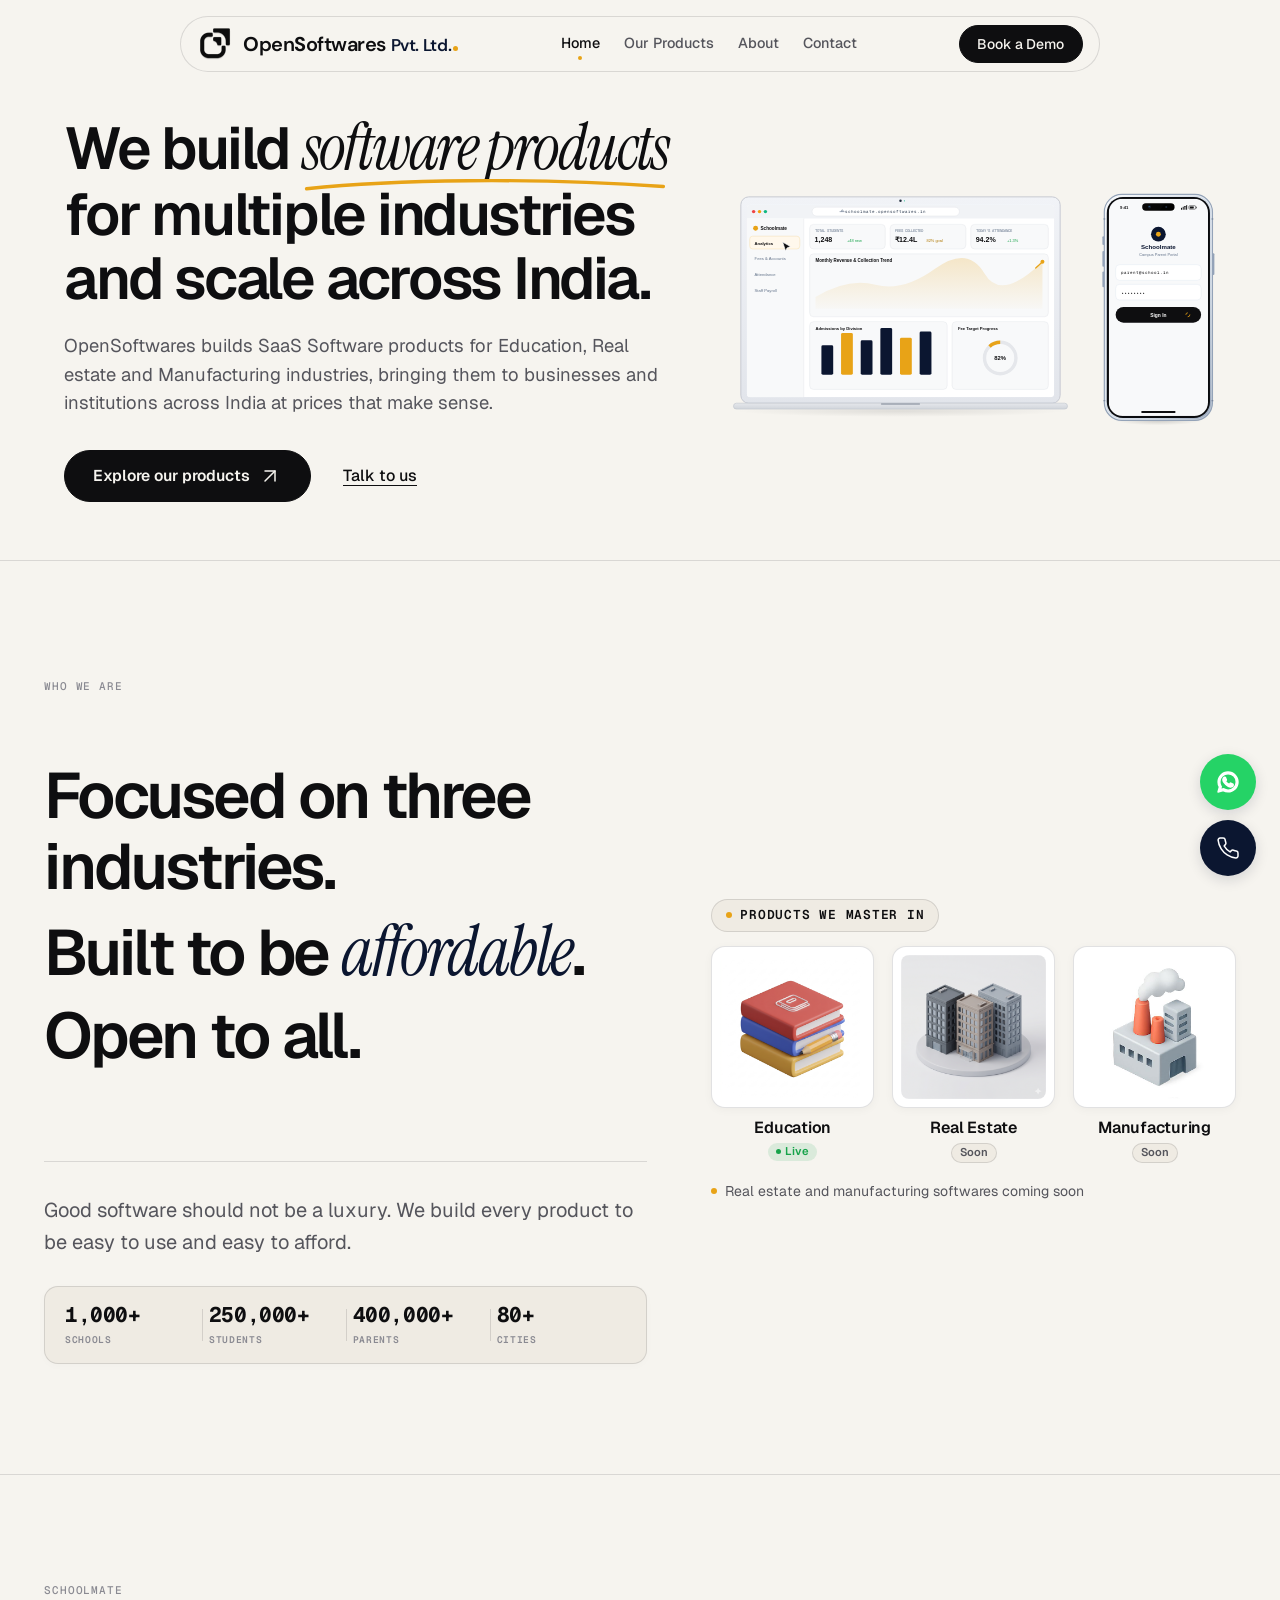
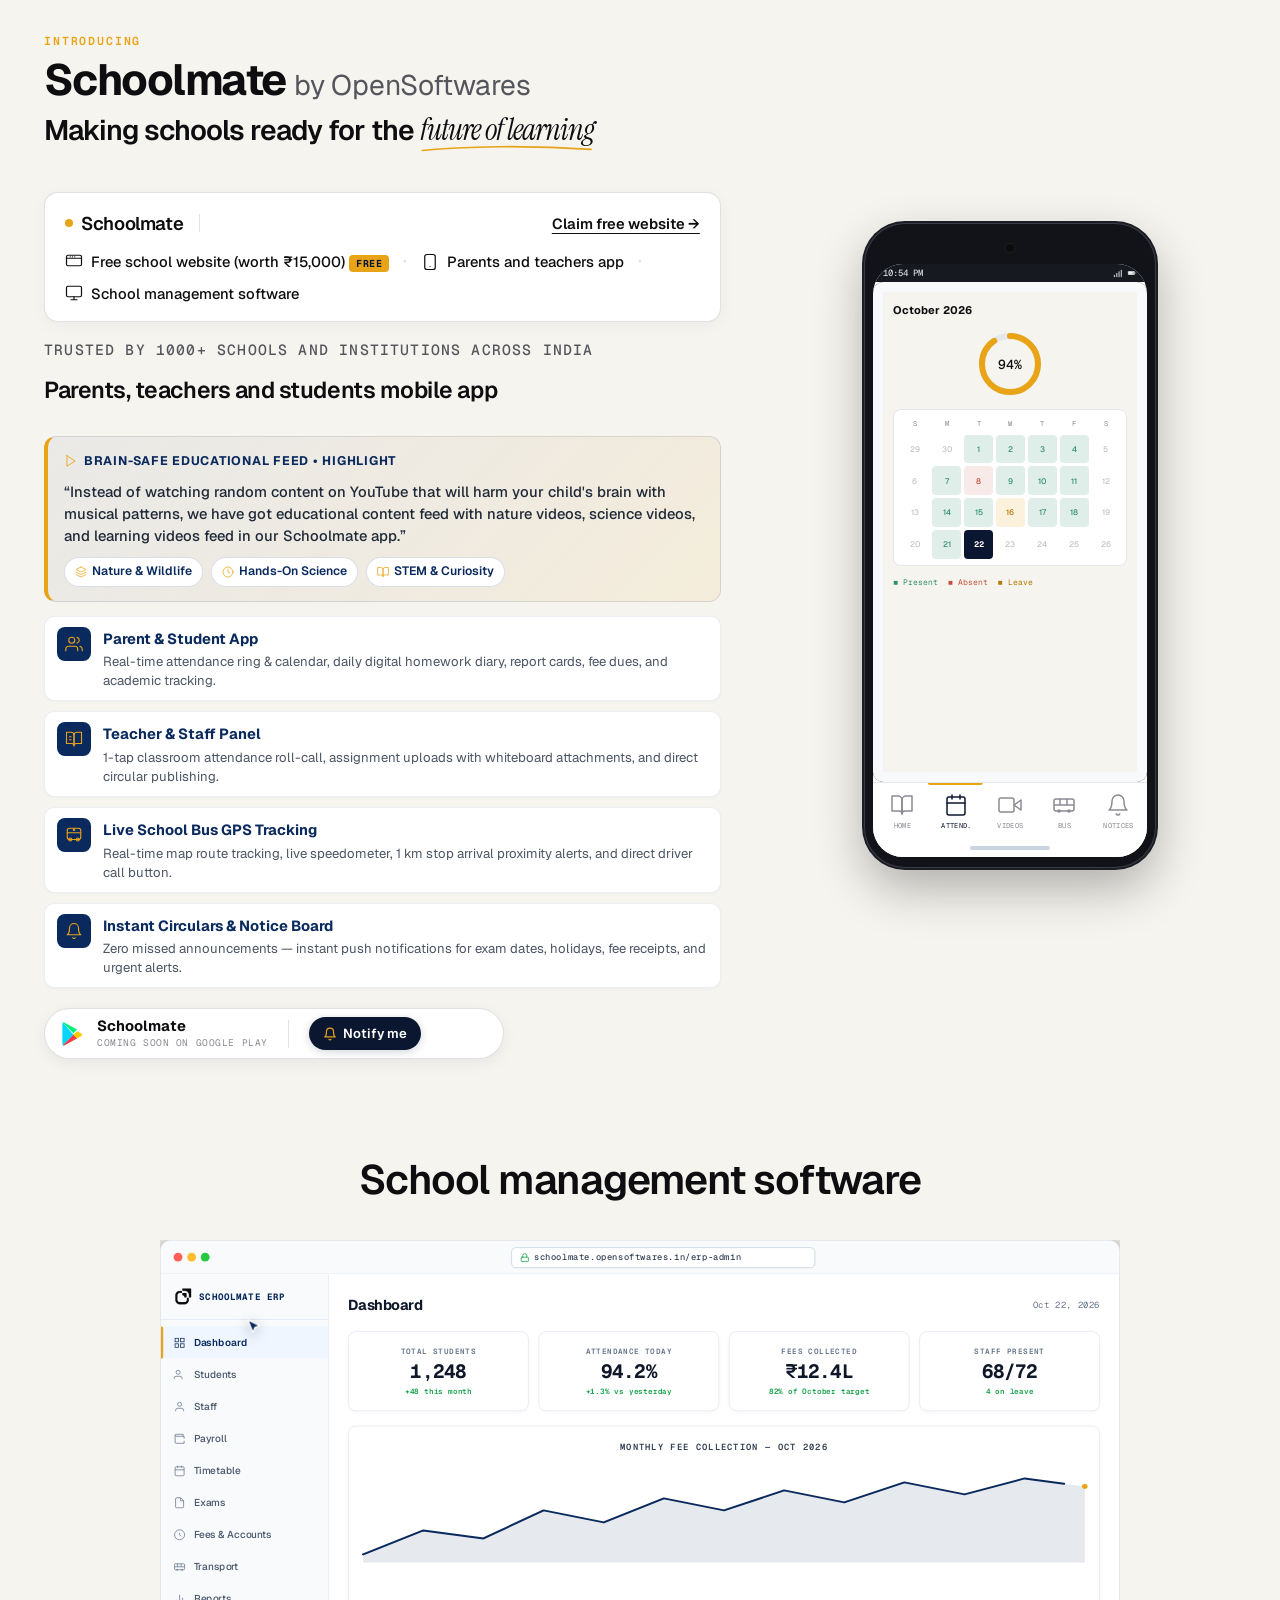
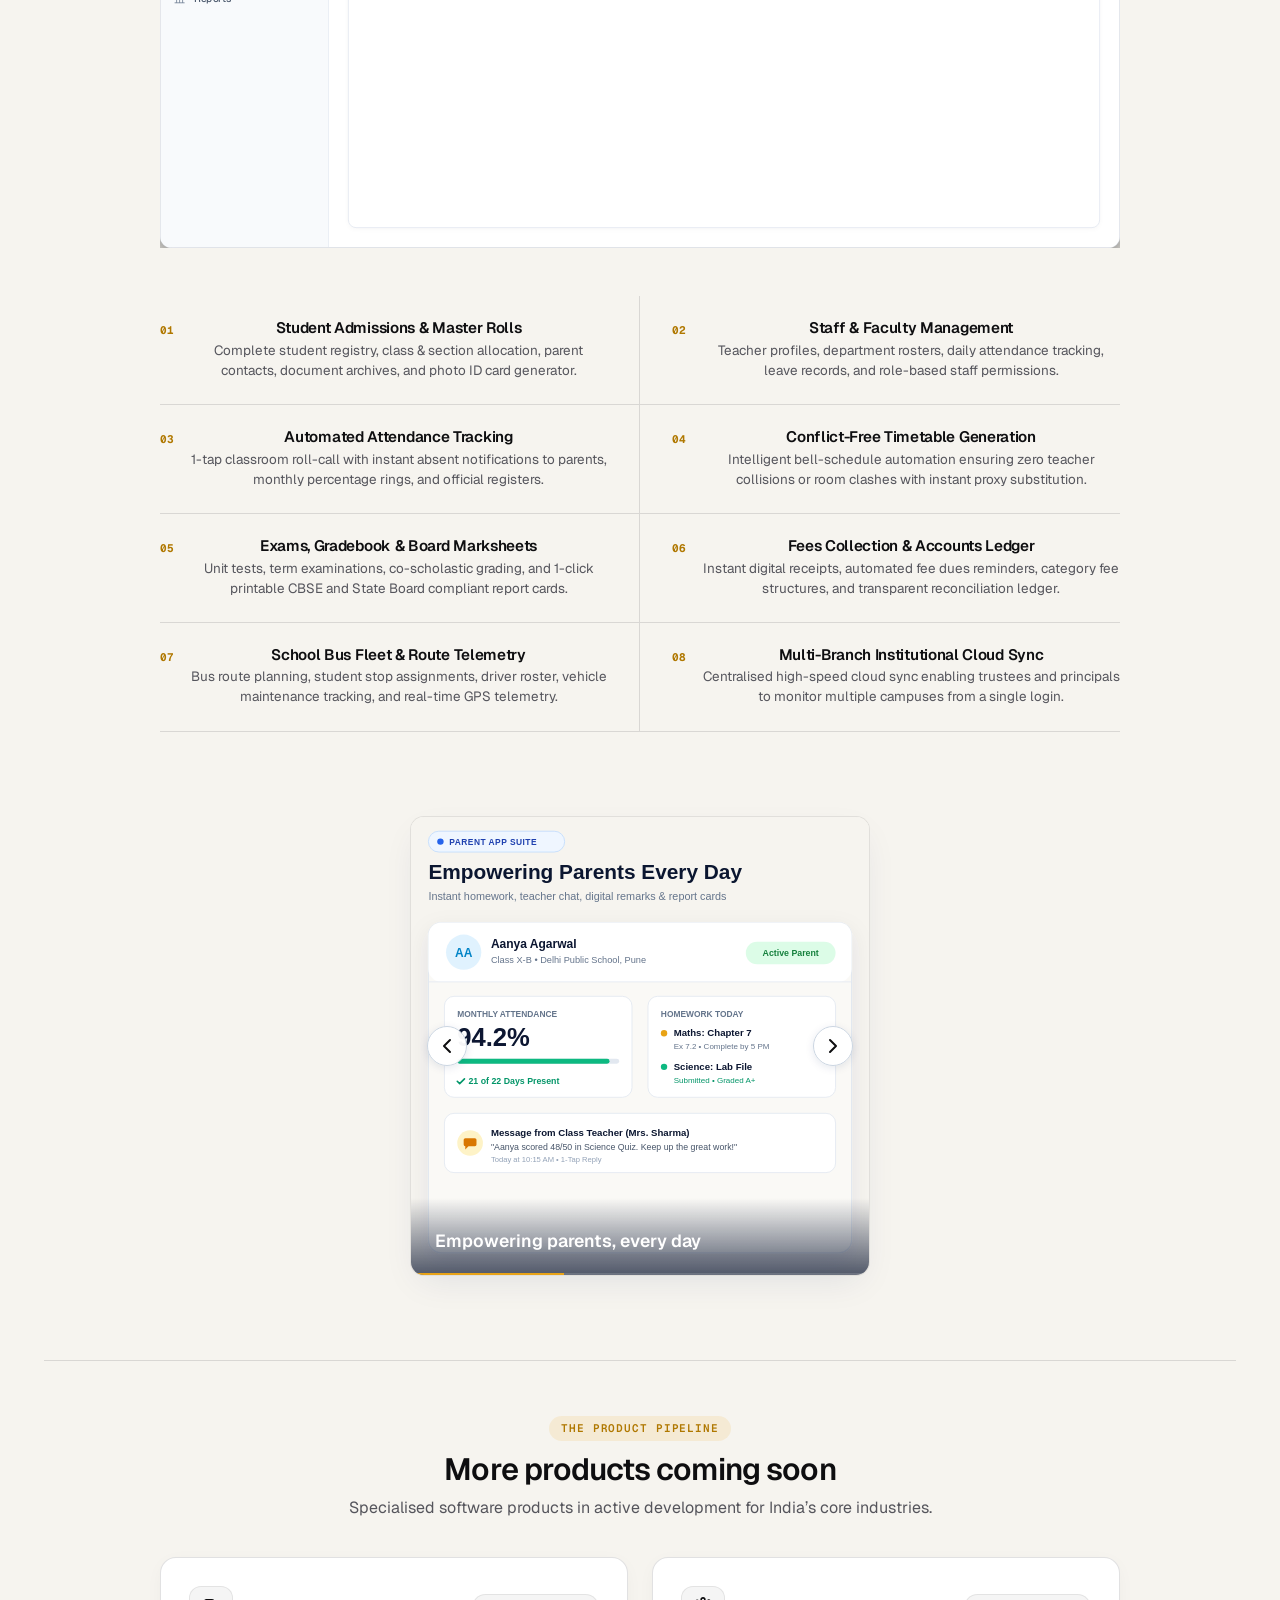
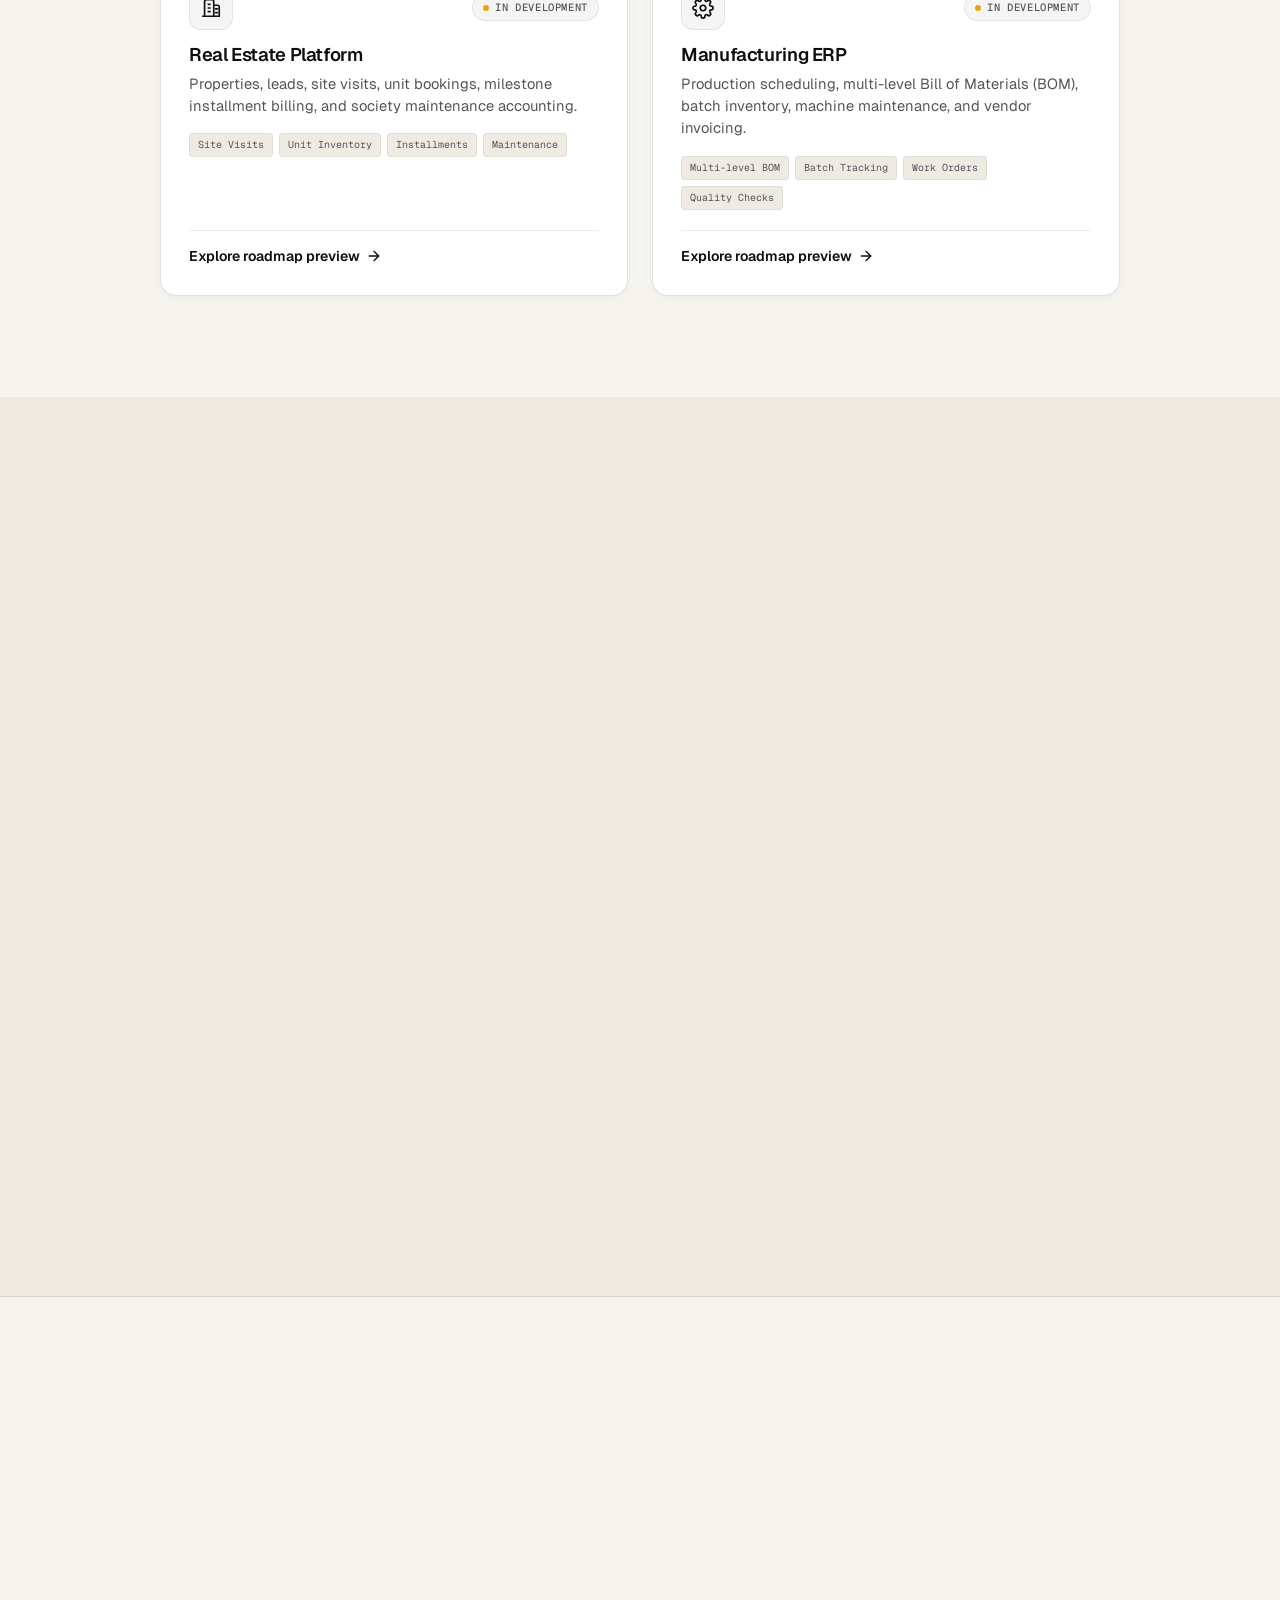
==== commit 6e281262: "fix: constrain mobile SVG icons, remove all biometric mentions from ERP, bump stylesheet cache to v5" ====
--- a/index.html
+++ b/index.html
@@ -61,11 +61,29 @@
     .floating-btn svg, .floating-btn .icon, .floating-btn .svg-icon { width: 24px !important; height: 24px !important; min-width: 24px; min-height: 24px; }
     .icon-lg { width: 28px; height: 28px; }
     .overlay-close svg { width: 28px; height: 28px; }
+  
+    /* CRITICAL: Schoolmate App Features & SVG Containment */
+    .sm-app-features { display: flex; flex-direction: column; gap: 14px; width: 100%; margin: 18px 0 20px 0; text-align: left; }
+    .sm-feed-highlight-card { background: linear-gradient(135deg, rgba(10, 42, 94, 0.05) 0%, rgba(232, 163, 23, 0.09) 100%); border: 1px solid rgba(10, 42, 94, 0.12); border-left: 4px solid #E8A317; border-radius: 12px; padding: 14px 16px; display: flex; flex-direction: column; gap: 10px; }
+    .sm-feed-badge { display: inline-flex; align-items: center; gap: 6px; font-size: 0.78rem; font-weight: 700; text-transform: uppercase; letter-spacing: 0.06em; color: #0A2A5E; }
+    .sm-feed-badge svg { width: 14px !important; height: 14px !important; min-width: 14px !important; max-width: 14px !important; color: #E8A317; flex-shrink: 0; }
+    .sm-feed-quote { font-size: 0.92rem; line-height: 1.5; color: #1F2937; font-weight: 500; }
+    .sm-feed-pills { display: flex; flex-wrap: wrap; gap: 8px; }
+    .sm-pill { display: inline-flex; align-items: center; gap: 5px; font-size: 0.76rem; font-weight: 600; background: #FFFFFF; border: 1px solid rgba(10, 42, 94, 0.15); border-radius: 20px; padding: 4px 10px; color: #0A2A5E; }
+    .sm-pill svg { width: 12px !important; height: 12px !important; min-width: 12px !important; max-width: 12px !important; color: #E8A317; flex-shrink: 0; }
+    .sm-feature-points { list-style: none; padding: 0; margin: 0; display: flex; flex-direction: column; gap: 10px; }
+    .sm-feature-point { display: flex; align-items: flex-start; gap: 12px; background: #FFFFFF; border: 1px solid rgba(10, 42, 94, 0.08); border-radius: 10px; padding: 10px 12px; box-shadow: 0 1px 3px rgba(0, 0, 0, 0.03); }
+    .sm-point-icon { width: 34px !important; height: 34px !important; min-width: 34px !important; min-height: 34px !important; max-width: 34px !important; max-height: 34px !important; border-radius: 8px !important; background: #0A2A5E !important; color: #E8A317 !important; display: flex !important; align-items: center !important; justify-content: center !important; flex-shrink: 0 !important; overflow: hidden !important; }
+    .sm-point-icon svg { width: 18px !important; height: 18px !important; min-width: 18px !important; max-width: 18px !important; min-height: 18px !important; max-height: 18px !important; display: block !important; flex-shrink: 0 !important; }
+    .sm-point-body { flex: 1; min-width: 0; }
+    .sm-point-body strong { display: block; font-size: 0.92rem; font-weight: 700; color: #0A2A5E; margin-bottom: 2px; }
+    .sm-point-body p { font-size: 0.82rem; line-height: 1.45; color: #4B5563; margin: 0; }
+  
   </style>
 
   <!-- CSS (Cache-busted) -->
-  <link rel="stylesheet" href="/css/style.css?v=3.7">
-  <link rel="stylesheet" href="/css/home.css?v=4.1">
+  <link rel="stylesheet" href="/css/style.css?v=5.0">
+  <link rel="stylesheet" href="/css/home.css?v=5.0">
 
   <!-- Structured Data JSON-LD (SEO, AEO & GEO Knowledge Graph) -->
   <script type="application/ld+json">
@@ -219,7 +237,7 @@
             "name": "What is Schoolmate by OpenSoftwares?",
             "acceptedAnswer": {
               "@type": "Answer",
-              "text": "Schoolmate is a comprehensive school management ERP suite developed by OpenSoftwares. It features automated fee collection, live GPS bus tracking, biometric attendance, CBSE-compliant report cards, and real-time parent-teacher mobile apps."
+              "text": "Schoolmate is a comprehensive school management ERP suite developed by OpenSoftwares. It features automated fee collection, live GPS bus tracking, daily attendance tracking, CBSE-compliant report cards, and real-time parent-teacher mobile apps."
             }
           },
           {
@@ -696,10 +714,10 @@
                   </g>
                 </g>
 
-                <!-- 3. Panel: Attendance & Biometrics -->
+                <!-- 3. Panel: Attendance & Daily Tracking -->
                 <g class="hero-lap-panel" id="lapPanelAttendance">
                   <rect x="170" y="106" width="225" height="140" rx="8" fill="#F8F9FA" stroke="#E5E7EB"/>
-                  <text x="184" y="124" font-family="'General Sans', sans-serif" font-size="9" font-weight="600" fill="#0E0E10">Daily Biometric Gauge</text>
+                  <text x="184" y="124" font-family="'General Sans', sans-serif" font-size="9" font-weight="600" fill="#0E0E10">Daily Attendance Gauge</text>
                   <circle cx="282" cy="184" r="36" stroke="#E5E7EB" stroke-width="7" fill="none"/>
                   <circle cx="282" cy="184" r="36" stroke="#16A34A" stroke-width="7" stroke-dasharray="226" stroke-dashoffset="23" fill="none" transform="rotate(-90 282 184)"/>
                   <text x="282" y="188" text-anchor="middle" font-family="'General Sans', sans-serif" font-size="14" font-weight="700" fill="#0E0E10">94.2%</text>
@@ -733,12 +751,12 @@
                   </g>
 
                   <rect x="170" y="254" width="486" height="188" rx="8" fill="#F8F9FA" stroke="#E5E7EB"/>
-                  <text x="184" y="272" font-family="'General Sans', sans-serif" font-size="9" font-weight="600" fill="#0E0E10">Live Activity Feed (Biometric &amp; RFID)</text>
+                  <text x="184" y="272" font-family="'General Sans', sans-serif" font-size="9" font-weight="600" fill="#0E0E10">Live Attendance Activity Feed</text>
                   <g transform="translate(184, 284)">
                     <g class="hero-activity-row r1">
                       <rect x="0" y="0" width="458" height="26" rx="4" fill="#FFFFFF" stroke="#E5E7EB"/>
                       <circle cx="14" cy="13" r="3" fill="#16A34A"/>
-                      <text x="28" y="17" font-family="'General Sans', sans-serif" font-size="8" fill="#0E0E10">07:42 AM &bull; Aanya Agarwal (X-B) &bull; Main Gate Biometric</text>
+                      <text x="28" y="17" font-family="'General Sans', sans-serif" font-size="8" fill="#0E0E10">07:42 AM &bull; Aanya Agarwal (X-B) &bull; Attendance Verified</text>
                     </g>
                     <g class="hero-activity-row r2">
                       <rect x="0" y="32" width="458" height="26" rx="4" fill="#FFFFFF" stroke="#E5E7EB"/>
@@ -1104,21 +1122,21 @@
               </div>
               <div class="sm-strip-items">
                 <div class="sm-strip-item">
-                  <svg class="sm-strip-icon" viewBox="0 0 24 24" fill="none" stroke="currentColor" stroke-width="1.6" stroke-linecap="round" stroke-linejoin="round" aria-hidden="true">
+                  <svg class="sm-strip-icon" viewBox="0 0 24 24" width="18" height="18" style="width:18px!important;height:18px!important;min-width:18px!important;max-width:18px!important;display:inline-block;flex-shrink:0;" fill="none" stroke="currentColor" stroke-width="1.6" stroke-linecap="round" stroke-linejoin="round" aria-hidden="true">
                     <rect x="2" y="3" width="20" height="14" rx="2"/><path d="M2 7h20M7 5h.01M10 5h.01M13 5h.01"/>
                   </svg>
                   <span>Free school website (worth &#8377;15,000)<span class="sm-strip-free-tag">FREE</span></span>
                 </div>
                 <span class="sm-strip-sep" aria-hidden="true">&bull;</span>
                 <div class="sm-strip-item">
-                  <svg class="sm-strip-icon" viewBox="0 0 24 24" fill="none" stroke="currentColor" stroke-width="1.6" stroke-linecap="round" stroke-linejoin="round" aria-hidden="true">
+                  <svg class="sm-strip-icon" viewBox="0 0 24 24" width="18" height="18" style="width:18px!important;height:18px!important;min-width:18px!important;max-width:18px!important;display:inline-block;flex-shrink:0;" fill="none" stroke="currentColor" stroke-width="1.6" stroke-linecap="round" stroke-linejoin="round" aria-hidden="true">
                     <rect x="5" y="2" width="14" height="20" rx="3"/><line x1="12" y1="18" x2="12.01" y2="18"/>
                   </svg>
                   <span>Parents and teachers app</span>
                 </div>
                 <span class="sm-strip-sep" aria-hidden="true">&bull;</span>
                 <div class="sm-strip-item">
-                  <svg class="sm-strip-icon" viewBox="0 0 24 24" fill="none" stroke="currentColor" stroke-width="1.6" stroke-linecap="round" stroke-linejoin="round" aria-hidden="true">
+                  <svg class="sm-strip-icon" viewBox="0 0 24 24" width="18" height="18" style="width:18px!important;height:18px!important;min-width:18px!important;max-width:18px!important;display:inline-block;flex-shrink:0;" fill="none" stroke="currentColor" stroke-width="1.6" stroke-linecap="round" stroke-linejoin="round" aria-hidden="true">
                     <rect x="2" y="3" width="20" height="14" rx="2"/><path d="M8 21h8M12 17v4"/>
                   </svg>
                   <span>School management software</span>
@@ -1136,7 +1154,7 @@
               <!-- Educational Feed Highlight Card -->
               <div class="sm-feed-highlight-card">
                 <div class="sm-feed-badge">
-                  <svg class="icon icon-sm" viewBox="0 0 24 24" width="14" height="14" fill="none" stroke="currentColor" stroke-width="2" stroke-linecap="round" stroke-linejoin="round">
+                  <svg class="icon icon-sm" viewBox="0 0 24 24" width="14" height="14" style="width:14px!important;height:14px!important;min-width:14px!important;max-width:14px!important;display:inline-block;flex-shrink:0;" fill="none" stroke="currentColor" stroke-width="2" stroke-linecap="round" stroke-linejoin="round" aria-hidden="true">
                     <polygon points="5 3 19 12 5 21 5 3"/>
                   </svg>
                   <span>Brain-Safe Educational Feed &bull; Highlight</span>
@@ -1145,17 +1163,26 @@
                   &ldquo;Instead of watching random content on YouTube that will harm your child's brain with musical patterns, we have got educational content feed with nature videos, science videos, and learning videos feed in our Schoolmate app.&rdquo;
                 </div>
                 <div class="sm-feed-pills">
-                  <span class="sm-pill"><svg viewBox="0 0 24 24" width="12" height="12" fill="none" stroke="currentColor" stroke-width="2"><path d="M12 2L2 7l10 5 10-5-10-5zM2 17l10 5 10-5M2 12l10 5 10-5"/></svg> Nature &amp; Wildlife</span>
-                  <span class="sm-pill"><svg viewBox="0 0 24 24" width="12" height="12" fill="none" stroke="currentColor" stroke-width="2"><circle cx="12" cy="12" r="10"/><path d="M12 6v6l4 2"/></svg> Hands-On Science</span>
-                  <span class="sm-pill"><svg viewBox="0 0 24 24" width="12" height="12" fill="none" stroke="currentColor" stroke-width="2"><path d="M2 3h6a4 4 0 0 1 4 4v14a3 3 0 0 0-3-3H2z"/><path d="M22 3h-6a4 4 0 0 0-4 4v14a3 3 0 0 1 3-3h7z"/></svg> STEM &amp; Curiosity</span>
-                </div>
-              </div>
-
-              <!-- Point-wise Features -->
+                  <span class="sm-pill">
+                    <svg class="icon" viewBox="0 0 24 24" width="12" height="12" style="width:12px!important;height:12px!important;min-width:12px!important;max-width:12px!important;display:inline-block;flex-shrink:0;" fill="none" stroke="currentColor" stroke-width="2" aria-hidden="true"><path d="M12 2L2 7l10 5 10-5-10-5zM2 17l10 5 10-5M2 12l10 5 10-5"/></svg>
+                    Nature &amp; Wildlife
+                  </span>
+                  <span class="sm-pill">
+                    <svg class="icon" viewBox="0 0 24 24" width="12" height="12" style="width:12px!important;height:12px!important;min-width:12px!important;max-width:12px!important;display:inline-block;flex-shrink:0;" fill="none" stroke="currentColor" stroke-width="2" aria-hidden="true"><circle cx="12" cy="12" r="10"/><path d="M12 6v6l4 2"/></svg>
+                    Hands-On Science
+                  </span>
+                  <span class="sm-pill">
+                    <svg class="icon" viewBox="0 0 24 24" width="12" height="12" style="width:12px!important;height:12px!important;min-width:12px!important;max-width:12px!important;display:inline-block;flex-shrink:0;" fill="none" stroke="currentColor" stroke-width="2" aria-hidden="true"><path d="M2 3h6a4 4 0 0 1 4 4v14a3 3 0 0 0-3-3H2z"/><path d="M22 3h-6a4 4 0 0 0-4 4v14a3 3 0 0 1 3-3h7z"/></svg>
+                    STEM &amp; Curiosity
+                  </span>
+                </div>
+              </div>
+
+              <!-- Point-wise Features with Bulletproof Inline Sizes -->
               <ul class="sm-feature-points" role="list">
                 <li class="sm-feature-point">
-                  <div class="sm-point-icon" aria-hidden="true">
-                    <svg viewBox="0 0 24 24" fill="none" stroke="currentColor" stroke-width="2" stroke-linecap="round" stroke-linejoin="round">
+                  <div class="sm-point-icon" aria-hidden="true" style="width:34px!important;height:34px!important;min-width:34px!important;min-height:34px!important;max-width:34px!important;max-height:34px!important;border-radius:8px;background:#0A2A5E;color:#E8A317;display:flex;align-items:center;justify-content:center;flex-shrink:0;overflow:hidden;">
+                    <svg class="icon icon-sm" viewBox="0 0 24 24" width="18" height="18" style="width:18px!important;height:18px!important;min-width:18px!important;max-width:18px!important;min-height:18px!important;max-height:18px!important;display:block;flex-shrink:0;" fill="none" stroke="currentColor" stroke-width="2" stroke-linecap="round" stroke-linejoin="round">
                       <path d="M17 21v-2a4 4 0 0 0-4-4H5a4 4 0 0 0-4 4v2"/><circle cx="9" cy="7" r="4"/><path d="M23 21v-2a4 4 0 0 0-3-3.87"/><path d="M16 3.13a4 4 0 0 1 0 7.75"/>
                     </svg>
                   </div>
@@ -1166,8 +1193,8 @@
                 </li>
 
                 <li class="sm-feature-point">
-                  <div class="sm-point-icon" aria-hidden="true">
-                    <svg viewBox="0 0 24 24" fill="none" stroke="currentColor" stroke-width="2" stroke-linecap="round" stroke-linejoin="round">
+                  <div class="sm-point-icon" aria-hidden="true" style="width:34px!important;height:34px!important;min-width:34px!important;min-height:34px!important;max-width:34px!important;max-height:34px!important;border-radius:8px;background:#0A2A5E;color:#E8A317;display:flex;align-items:center;justify-content:center;flex-shrink:0;overflow:hidden;">
+                    <svg class="icon icon-sm" viewBox="0 0 24 24" width="18" height="18" style="width:18px!important;height:18px!important;min-width:18px!important;max-width:18px!important;min-height:18px!important;max-height:18px!important;display:block;flex-shrink:0;" fill="none" stroke="currentColor" stroke-width="2" stroke-linecap="round" stroke-linejoin="round">
                       <path d="M2 3h6a4 4 0 0 1 4 4v14a3 3 0 0 0-3-3H2z"/><path d="M22 3h-6a4 4 0 0 0-4 4v14a3 3 0 0 1 3-3h7z"/><line x1="6" y1="9" x2="8" y2="9"/><line x1="6" y1="13" x2="8" y2="13"/>
                     </svg>
                   </div>
@@ -1178,8 +1205,8 @@
                 </li>
 
                 <li class="sm-feature-point">
-                  <div class="sm-point-icon" aria-hidden="true">
-                    <svg viewBox="0 0 24 24" fill="none" stroke="currentColor" stroke-width="2" stroke-linecap="round" stroke-linejoin="round">
+                  <div class="sm-point-icon" aria-hidden="true" style="width:34px!important;height:34px!important;min-width:34px!important;min-height:34px!important;max-width:34px!important;max-height:34px!important;border-radius:8px;background:#0A2A5E;color:#E8A317;display:flex;align-items:center;justify-content:center;flex-shrink:0;overflow:hidden;">
+                    <svg class="icon icon-sm" viewBox="0 0 24 24" width="18" height="18" style="width:18px!important;height:18px!important;min-width:18px!important;max-width:18px!important;min-height:18px!important;max-height:18px!important;display:block;flex-shrink:0;" fill="none" stroke="currentColor" stroke-width="2" stroke-linecap="round" stroke-linejoin="round">
                       <rect x="3" y="3" width="18" height="15" rx="3"/><path d="M3 9h18"/><circle cx="7" cy="18" r="2"/><circle cx="17" cy="18" r="2"/><circle cx="12" cy="5" r="1"/>
                     </svg>
                   </div>
@@ -1190,8 +1217,8 @@
                 </li>
 
                 <li class="sm-feature-point">
-                  <div class="sm-point-icon" aria-hidden="true">
-                    <svg viewBox="0 0 24 24" fill="none" stroke="currentColor" stroke-width="2" stroke-linecap="round" stroke-linejoin="round">
+                  <div class="sm-point-icon" aria-hidden="true" style="width:34px!important;height:34px!important;min-width:34px!important;min-height:34px!important;max-width:34px!important;max-height:34px!important;border-radius:8px;background:#0A2A5E;color:#E8A317;display:flex;align-items:center;justify-content:center;flex-shrink:0;overflow:hidden;">
+                    <svg class="icon icon-sm" viewBox="0 0 24 24" width="18" height="18" style="width:18px!important;height:18px!important;min-width:18px!important;max-width:18px!important;min-height:18px!important;max-height:18px!important;display:block;flex-shrink:0;" fill="none" stroke="currentColor" stroke-width="2" stroke-linecap="round" stroke-linejoin="round">
                       <path d="M18 8A6 6 0 0 0 6 8c0 7-3 9-3 9h18s-3-2-3-9"/><path d="M13.73 21a2 2 0 0 1-3.46 0"/>
                     </svg>
                   </div>
@@ -1298,15 +1325,15 @@
                       <!-- Quick Actions -->
                       <div class="dash-quick-actions">
                         <div class="qa-btn">
-                          <div class="qa-btn-icon"><svg viewBox="0 0 24 24" fill="none" stroke="currentColor" stroke-width="1.5"><use href="#icon-wallet"></use></svg></div>
+                          <div class="qa-btn-icon"><svg viewBox="0 0 24 24" width="16" height="16" style="width:16px!important;height:16px!important;min-width:16px!important;max-width:16px!important;display:block;flex-shrink:0;" fill="none" stroke="currentColor" stroke-width="1.5"><use href="#icon-wallet"></use></svg></div>
                           <div class="qa-btn-label">Pay Fees</div>
                         </div>
                         <div class="qa-btn">
-                          <div class="qa-btn-icon"><svg viewBox="0 0 24 24" fill="none" stroke="currentColor" stroke-width="1.5"><use href="#icon-chat"></use></svg></div>
+                          <div class="qa-btn-icon"><svg viewBox="0 0 24 24" width="16" height="16" style="width:16px!important;height:16px!important;min-width:16px!important;max-width:16px!important;display:block;flex-shrink:0;" fill="none" stroke="currentColor" stroke-width="1.5"><use href="#icon-chat"></use></svg></div>
                           <div class="qa-btn-label">Message Teacher</div>
                         </div>
                         <div class="qa-btn">
-                          <div class="qa-btn-icon"><svg viewBox="0 0 24 24" fill="none" stroke="currentColor" stroke-width="1.5"><use href="#icon-clock"></use></svg></div>
+                          <div class="qa-btn-icon"><svg viewBox="0 0 24 24" width="16" height="16" style="width:16px!important;height:16px!important;min-width:16px!important;max-width:16px!important;display:block;flex-shrink:0;" fill="none" stroke="currentColor" stroke-width="1.5"><use href="#icon-clock"></use></svg></div>
                           <div class="qa-btn-label">Timetable</div>
                         </div>
                       </div>
@@ -1358,7 +1385,7 @@
                       <div class="video-card">
                         <div class="video-thumb" style="background:linear-gradient(135deg, #0d3824 0%, #1e5a38 100%);">
                           <div class="video-thumb-pattern"></div>
-                          <div class="video-play-btn"><svg viewBox="0 0 24 24"><use href="#icon-play"></use></svg></div>
+                          <div class="video-play-btn" style="width:28px!important;height:28px!important;min-width:28px!important;max-width:28px!important;border-radius:50%;background:rgba(255,255,255,0.95);display:flex;align-items:center;justify-content:center;position:relative;z-index:1;overflow:hidden;flex-shrink:0;"><svg class="icon icon-sm" viewBox="0 0 24 24" width="14" height="14" style="width:14px!important;height:14px!important;min-width:14px!important;max-width:14px!important;display:block;flex-shrink:0;fill:#0A2A5E;color:#0A2A5E;" aria-hidden="true"><use href="#icon-play"></use></svg></div>
                         </div>
                         <div class="video-info">
                           <div class="video-subject" style="color:#059669;font-weight:700;">Nature &amp; Wildlife &bull; Ecosystems</div>
@@ -1375,7 +1402,7 @@
                       <div class="video-card">
                         <div class="video-thumb" style="background:linear-gradient(135deg, #0f2a4a 0%, #1e40af 100%);">
                           <div class="video-thumb-pattern"></div>
-                          <div class="video-play-btn"><svg viewBox="0 0 24 24"><use href="#icon-play"></use></svg></div>
+                          <div class="video-play-btn" style="width:28px!important;height:28px!important;min-width:28px!important;max-width:28px!important;border-radius:50%;background:rgba(255,255,255,0.95);display:flex;align-items:center;justify-content:center;position:relative;z-index:1;overflow:hidden;flex-shrink:0;"><svg class="icon icon-sm" viewBox="0 0 24 24" width="14" height="14" style="width:14px!important;height:14px!important;min-width:14px!important;max-width:14px!important;display:block;flex-shrink:0;fill:#0A2A5E;color:#0A2A5E;" aria-hidden="true"><use href="#icon-play"></use></svg></div>
                         </div>
                         <div class="video-info">
                           <div class="video-subject" style="color:#2563eb;font-weight:700;">Science Lab &bull; Practical Physics</div>
@@ -1392,7 +1419,7 @@
                       <div class="video-card">
                         <div class="video-thumb" style="background:linear-gradient(135deg, #3b1348 0%, #6b21a8 100%);">
                           <div class="video-thumb-pattern"></div>
-                          <div class="video-play-btn"><svg viewBox="0 0 24 24"><use href="#icon-play"></use></svg></div>
+                          <div class="video-play-btn" style="width:28px!important;height:28px!important;min-width:28px!important;max-width:28px!important;border-radius:50%;background:rgba(255,255,255,0.95);display:flex;align-items:center;justify-content:center;position:relative;z-index:1;overflow:hidden;flex-shrink:0;"><svg class="icon icon-sm" viewBox="0 0 24 24" width="14" height="14" style="width:14px!important;height:14px!important;min-width:14px!important;max-width:14px!important;display:block;flex-shrink:0;fill:#0A2A5E;color:#0A2A5E;" aria-hidden="true"><use href="#icon-play"></use></svg></div>
                         </div>
                         <div class="video-info">
                           <div class="video-subject" style="color:#7c3aed;font-weight:700;">Space &amp; Astronomy &bull; Learning</div>
@@ -1634,39 +1661,39 @@
                       <div class="erp-sidebar-logo-text">Schoolmate ERP</div>
                     </div>
                     <button class="erp-module-btn active" data-erp-panel="erpDashboard" aria-selected="true" type="button">
-                      <svg viewBox="0 0 24 24" fill="none" stroke="currentColor" stroke-width="1.5"><rect x="3" y="3" width="7" height="7"/><rect x="14" y="3" width="7" height="7"/><rect x="3" y="14" width="7" height="7"/><rect x="14" y="14" width="7" height="7"/></svg>
+                      <svg viewBox="0 0 24 24" width="15" height="15" style="width:15px!important;height:15px!important;min-width:15px!important;max-width:15px!important;display:inline-block;flex-shrink:0;" fill="none" stroke="currentColor" stroke-width="1.5"><rect x="3" y="3" width="7" height="7"/><rect x="14" y="3" width="7" height="7"/><rect x="3" y="14" width="7" height="7"/><rect x="14" y="14" width="7" height="7"/></svg>
                       Dashboard
                     </button>
                     <button class="erp-module-btn" data-erp-panel="erpStudents" aria-selected="false" type="button">
-                      <svg viewBox="0 0 24 24" fill="none" stroke="currentColor" stroke-width="1.5"><path d="M17 21v-2a4 4 0 0 0-4-4H5a4 4 0 0 0-4 4v2"/><circle cx="9" cy="7" r="4"/></svg>
+                      <svg viewBox="0 0 24 24" width="15" height="15" style="width:15px!important;height:15px!important;min-width:15px!important;max-width:15px!important;display:inline-block;flex-shrink:0;" fill="none" stroke="currentColor" stroke-width="1.5"><path d="M17 21v-2a4 4 0 0 0-4-4H5a4 4 0 0 0-4 4v2"/><circle cx="9" cy="7" r="4"/></svg>
                       Students
                     </button>
                     <button class="erp-module-btn" data-erp-panel="erpStaff" aria-selected="false" type="button">
-                      <svg viewBox="0 0 24 24" fill="none" stroke="currentColor" stroke-width="1.5"><path d="M20 21v-2a4 4 0 0 0-4-4H8a4 4 0 0 0-4 4v2"/><circle cx="12" cy="7" r="4"/></svg>
+                      <svg viewBox="0 0 24 24" width="15" height="15" style="width:15px!important;height:15px!important;min-width:15px!important;max-width:15px!important;display:inline-block;flex-shrink:0;" fill="none" stroke="currentColor" stroke-width="1.5"><path d="M20 21v-2a4 4 0 0 0-4-4H8a4 4 0 0 0-4 4v2"/><circle cx="12" cy="7" r="4"/></svg>
                       Staff
                     </button>
                     <button class="erp-module-btn" data-erp-panel="erpPayroll" aria-selected="false" type="button">
-                      <svg viewBox="0 0 24 24" fill="none" stroke="currentColor" stroke-width="1.5"><path d="M21 12V7H5a2 2 0 0 1 0-4h14v4"/><path d="M3 5v14a2 2 0 0 0 2 2h16v-5"/></svg>
+                      <svg viewBox="0 0 24 24" width="15" height="15" style="width:15px!important;height:15px!important;min-width:15px!important;max-width:15px!important;display:inline-block;flex-shrink:0;" fill="none" stroke="currentColor" stroke-width="1.5"><path d="M21 12V7H5a2 2 0 0 1 0-4h14v4"/><path d="M3 5v14a2 2 0 0 0 2 2h16v-5"/></svg>
                       Payroll
                     </button>
                     <button class="erp-module-btn" data-erp-panel="erpTimetable" aria-selected="false" type="button">
-                      <svg viewBox="0 0 24 24" fill="none" stroke="currentColor" stroke-width="1.5"><rect x="3" y="4" width="18" height="18" rx="2"/><line x1="16" y1="2" x2="16" y2="6"/><line x1="8" y1="2" x2="8" y2="6"/><line x1="3" y1="10" x2="21" y2="10"/></svg>
+                      <svg viewBox="0 0 24 24" width="15" height="15" style="width:15px!important;height:15px!important;min-width:15px!important;max-width:15px!important;display:inline-block;flex-shrink:0;" fill="none" stroke="currentColor" stroke-width="1.5"><rect x="3" y="4" width="18" height="18" rx="2"/><line x1="16" y1="2" x2="16" y2="6"/><line x1="8" y1="2" x2="8" y2="6"/><line x1="3" y1="10" x2="21" y2="10"/></svg>
                       Timetable
                     </button>
                     <button class="erp-module-btn" data-erp-panel="erpExams" aria-selected="false" type="button">
-                      <svg viewBox="0 0 24 24" fill="none" stroke="currentColor" stroke-width="1.5"><path d="M14 2H6a2 2 0 0 0-2 2v16a2 2 0 0 0 2 2h12a2 2 0 0 0 2-2V8z"/><polyline points="14 2 14 8 20 8"/></svg>
+                      <svg viewBox="0 0 24 24" width="15" height="15" style="width:15px!important;height:15px!important;min-width:15px!important;max-width:15px!important;display:inline-block;flex-shrink:0;" fill="none" stroke="currentColor" stroke-width="1.5"><path d="M14 2H6a2 2 0 0 0-2 2v16a2 2 0 0 0 2 2h12a2 2 0 0 0 2-2V8z"/><polyline points="14 2 14 8 20 8"/></svg>
                       Exams
                     </button>
                     <button class="erp-module-btn" data-erp-panel="erpFees" aria-selected="false" type="button">
-                      <svg viewBox="0 0 24 24" fill="none" stroke="currentColor" stroke-width="1.5"><circle cx="12" cy="12" r="10"/><path d="M12 8v4l3 3"/></svg>
+                      <svg viewBox="0 0 24 24" width="15" height="15" style="width:15px!important;height:15px!important;min-width:15px!important;max-width:15px!important;display:inline-block;flex-shrink:0;" fill="none" stroke="currentColor" stroke-width="1.5"><circle cx="12" cy="12" r="10"/><path d="M12 8v4l3 3"/></svg>
                       Fees &amp; Accounts
                     </button>
                     <button class="erp-module-btn" data-erp-panel="erpTransport" aria-selected="false" type="button">
-                      <svg viewBox="0 0 24 24" fill="none" stroke="currentColor" stroke-width="1.5"><path d="M8 6v6M15 6v6M2 12h20M4 6h16a2 2 0 0 1 2 2v8a2 2 0 0 1-2 2H4a2 2 0 0 1-2-2V8a2 2 0 0 1 2-2z"/><circle cx="7" cy="18" r="1"/><circle cx="17" cy="18" r="1"/></svg>
+                      <svg viewBox="0 0 24 24" width="15" height="15" style="width:15px!important;height:15px!important;min-width:15px!important;max-width:15px!important;display:inline-block;flex-shrink:0;" fill="none" stroke="currentColor" stroke-width="1.5"><path d="M8 6v6M15 6v6M2 12h20M4 6h16a2 2 0 0 1 2 2v8a2 2 0 0 1-2 2H4a2 2 0 0 1-2-2V8a2 2 0 0 1 2-2z"/><circle cx="7" cy="18" r="1"/><circle cx="17" cy="18" r="1"/></svg>
                       Transport
                     </button>
                     <button class="erp-module-btn" data-erp-panel="erpReports" aria-selected="false" type="button">
-                      <svg viewBox="0 0 24 24" fill="none" stroke="currentColor" stroke-width="1.5"><line x1="18" y1="20" x2="18" y2="10"/><line x1="12" y1="20" x2="12" y2="4"/><line x1="6" y1="20" x2="6" y2="14"/><line x1="2" y1="20" x2="22" y2="20"/></svg>
+                      <svg viewBox="0 0 24 24" width="15" height="15" style="width:15px!important;height:15px!important;min-width:15px!important;max-width:15px!important;display:inline-block;flex-shrink:0;" fill="none" stroke="currentColor" stroke-width="1.5"><line x1="18" y1="20" x2="18" y2="10"/><line x1="12" y1="20" x2="12" y2="4"/><line x1="6" y1="20" x2="6" y2="14"/><line x1="2" y1="20" x2="22" y2="20"/></svg>
                       Reports
                     </button>
                   </nav>
@@ -1743,7 +1770,7 @@
                       </div>
                       <table class="erp-table">
                         <thead>
-                          <tr><th>Name</th><th>Designation</th><th>Dept.</th><th>Biometric</th><th>Status</th></tr>
+                          <tr><th>Name</th><th>Designation</th><th>Dept.</th><th>In-Time</th><th>Status</th></tr>
                         </thead>
                         <tbody>
                           <tr><td>Mrs. Sharma</td><td>Principal</td><td>Admin</td><td>08:12 AM</td><td><span class="erp-badge erp-badge-present">Present</span></td></tr>
@@ -1920,8 +1947,8 @@
             <div class="erp-cap-item">
               <span class="erp-cap-num">02</span>
               <div class="erp-cap-text">
-                <h4>Staff &amp; Faculty Biometric Roster</h4>
-                <p>Teacher profiles, biometric punch-in sync, daily attendance logs, leave management, and role-based permissions.</p>
+                <h4>Staff &amp; Faculty Management</h4>
+                <p>Teacher profiles, department rosters, daily attendance tracking, leave records, and role-based staff permissions.</p>
               </div>
             </div>
             <div class="erp-cap-item">
--- a/css/style.css
+++ b/css/style.css
@@ -2345,3 +2345,235 @@
 
 
 
+
+
+/* =========================================================
+   BULLETPROOF GLOBAL SVG BOUNDING & MOBILE ICON GUARD (V5.0)
+========================================================= */
+.sm-point-icon {
+  width: 34px !important;
+  height: 34px !important;
+  min-width: 34px !important;
+  min-height: 34px !important;
+  max-width: 34px !important;
+  max-height: 34px !important;
+  border-radius: 8px !important;
+  background: #0A2A5E !important;
+  color: #E8A317 !important;
+  display: flex !important;
+  align-items: center !important;
+  justify-content: center !important;
+  flex-shrink: 0 !important;
+  overflow: hidden !important;
+}
+.sm-point-icon svg,
+.sm-point-icon .icon,
+.sm-point-icon .icon-sm {
+  width: 18px !important;
+  height: 18px !important;
+  min-width: 18px !important;
+  max-width: 18px !important;
+  min-height: 18px !important;
+  max-height: 18px !important;
+  display: block !important;
+  flex-shrink: 0 !important;
+}
+.sm-pill svg {
+  width: 12px !important;
+  height: 12px !important;
+  min-width: 12px !important;
+  max-width: 12px !important;
+  display: inline-block !important;
+  flex-shrink: 0 !important;
+}
+.sm-feed-badge svg {
+  width: 14px !important;
+  height: 14px !important;
+  min-width: 14px !important;
+  max-width: 14px !important;
+  display: inline-block !important;
+  flex-shrink: 0 !important;
+}
+
+
+/* Video Card & Play Button Styles */
+.video-card {
+  display: flex;
+  align-items: center;
+  gap: 12px;
+  padding: 10px;
+  background: #FFFFFF;
+  border: 1px solid rgba(10, 42, 94, 0.08);
+  border-radius: 10px;
+  margin-bottom: 10px;
+}
+.video-thumb {
+  width: 72px;
+  height: 48px;
+  border-radius: 6px;
+  position: relative;
+  display: flex;
+  align-items: center;
+  justify-content: center;
+  flex-shrink: 0;
+  overflow: hidden;
+}
+.video-thumb-pattern {
+  position: absolute;
+  inset: 0;
+  opacity: 0.15;
+  background-image: radial-gradient(#fff 1px, transparent 1px);
+  background-size: 6px 6px;
+}
+.video-play-btn {
+  width: 28px !important;
+  height: 28px !important;
+  min-width: 28px !important;
+  max-width: 28px !important;
+  border-radius: 50% !important;
+  background: rgba(255, 255, 255, 0.95) !important;
+  display: flex !important;
+  align-items: center !important;
+  justify-content: center !important;
+  position: relative !important;
+  z-index: 1 !important;
+  overflow: hidden !important;
+  flex-shrink: 0 !important;
+}
+.video-play-btn svg {
+  width: 14px !important;
+  height: 14px !important;
+  min-width: 14px !important;
+  max-width: 14px !important;
+  fill: #0A2A5E !important;
+  color: #0A2A5E !important;
+  display: block !important;
+  flex-shrink: 0 !important;
+}
+.video-info {
+  flex: 1;
+  min-width: 0;
+}
+.video-subject {
+  font-size: 0.72rem;
+}
+.video-name {
+  font-size: 0.82rem;
+  font-weight: 600;
+  color: #0F172A;
+  white-space: nowrap;
+  overflow: hidden;
+  text-overflow: ellipsis;
+}
+.video-meta {
+  display: flex;
+  align-items: center;
+  gap: 8px;
+  font-size: 0.72rem;
+  color: #64748B;
+  margin-top: 2px;
+}
+.video-progress-bar {
+  width: 100%;
+  height: 3px;
+  background: #E2E8F0;
+  border-radius: 2px;
+  overflow: hidden;
+}
+.video-progress-fill {
+  height: 100%;
+}
+
+
+/* =========================================================
+   COMPREHENSIVE SVG SAFETY & CONTAINMENT GUARDS (V5.0)
+========================================================= */
+svg.icon,
+svg.svg-icon,
+svg.icon-sm,
+svg.icon-md,
+svg.icon-lg,
+.icon,
+.svg-icon {
+  flex-shrink: 0 !important;
+}
+svg.icon-sm,
+.icon-sm {
+  width: 18px !important;
+  height: 18px !important;
+  min-width: 18px !important;
+  max-width: 18px !important;
+  min-height: 18px !important;
+  max-height: 18px !important;
+}
+svg.icon,
+.icon,
+svg.icon-md,
+.icon-md {
+  width: 24px !important;
+  height: 24px !important;
+  max-width: 24px !important;
+  max-height: 24px !important;
+}
+svg.icon-lg,
+.icon-lg {
+  width: 28px !important;
+  height: 28px !important;
+  max-width: 28px !important;
+  max-height: 28px !important;
+}
+.section-badge svg,
+.section-badge .icon,
+.section-badge .svg-icon {
+  width: 14px !important;
+  height: 14px !important;
+  min-width: 14px !important;
+  max-width: 14px !important;
+  display: inline-block !important;
+  flex-shrink: 0 !important;
+}
+.qa-btn-icon {
+  width: 34px !important;
+  height: 34px !important;
+  min-width: 34px !important;
+  max-width: 34px !important;
+  border-radius: 8px !important;
+  display: flex !important;
+  align-items: center !important;
+  justify-content: center !important;
+  overflow: hidden !important;
+  flex-shrink: 0 !important;
+}
+.qa-btn-icon svg {
+  width: 16px !important;
+  height: 16px !important;
+  min-width: 16px !important;
+  max-width: 16px !important;
+  max-height: 16px !important;
+  display: block !important;
+  flex-shrink: 0 !important;
+}
+.erp-module-btn svg {
+  width: 15px !important;
+  height: 15px !important;
+  min-width: 15px !important;
+  max-width: 15px !important;
+  display: inline-block !important;
+  flex-shrink: 0 !important;
+}
+.sm-strip-icon {
+  width: 18px !important;
+  height: 18px !important;
+  min-width: 18px !important;
+  max-width: 18px !important;
+  display: inline-block !important;
+  flex-shrink: 0 !important;
+}
+.compact-bar-icon {
+  width: 18px !important;
+  height: 18px !important;
+  min-width: 18px !important;
+  max-width: 18px !important;
+  display: inline-block !important;
+  flex-shrink: 0 !important;
+}
--- a/css/home.css
+++ b/css/home.css
@@ -3287,3 +3287,140 @@
   from { opacity: 0; transform: translateY(-16px); }
   to   { opacity: 1; transform: none; }
 }
+
+
+/* =========================================================
+   SCHOOLMATE MOBILE APP FEATURES & EDUCATIONAL FEED (V5.0)
+   Strict Icon and Layout Guard
+========================================================= */
+.sm-app-features {
+  display: flex !important;
+  flex-direction: column !important;
+  gap: 14px !important;
+  width: 100% !important;
+  margin: 18px 0 20px 0 !important;
+  text-align: left !important;
+  box-sizing: border-box !important;
+}
+.sm-feed-highlight-card {
+  background: linear-gradient(135deg, rgba(10, 42, 94, 0.05) 0%, rgba(232, 163, 23, 0.09) 100%) !important;
+  border: 1px solid rgba(10, 42, 94, 0.12) !important;
+  border-left: 4px solid #E8A317 !important;
+  border-radius: 12px !important;
+  padding: 14px 16px !important;
+  display: flex !important;
+  flex-direction: column !important;
+  gap: 10px !important;
+  box-sizing: border-box !important;
+}
+.sm-feed-badge {
+  display: inline-flex !important;
+  align-items: center !important;
+  gap: 6px !important;
+  font-size: 0.78rem !important;
+  font-weight: 700 !important;
+  text-transform: uppercase !important;
+  letter-spacing: 0.06em !important;
+  color: #0A2A5E !important;
+}
+.sm-feed-badge svg {
+  width: 14px !important;
+  height: 14px !important;
+  min-width: 14px !important;
+  max-width: 14px !important;
+  color: #E8A317 !important;
+  flex-shrink: 0 !important;
+}
+.sm-feed-quote {
+  font-size: 0.92rem !important;
+  line-height: 1.5 !important;
+  color: #1F2937 !important;
+  font-weight: 500 !important;
+}
+.sm-feed-pills {
+  display: flex !important;
+  flex-wrap: wrap !important;
+  gap: 8px !important;
+}
+.sm-pill {
+  display: inline-flex !important;
+  align-items: center !important;
+  gap: 5px !important;
+  font-size: 0.76rem !important;
+  font-weight: 600 !important;
+  background: #FFFFFF !important;
+  border: 1px solid rgba(10, 42, 94, 0.15) !important;
+  border-radius: 20px !important;
+  padding: 4px 10px !important;
+  color: #0A2A5E !important;
+}
+.sm-pill svg {
+  width: 12px !important;
+  height: 12px !important;
+  min-width: 12px !important;
+  max-width: 12px !important;
+  color: #E8A317 !important;
+  flex-shrink: 0 !important;
+}
+.sm-feature-points {
+  list-style: none !important;
+  padding: 0 !important;
+  margin: 0 !important;
+  display: flex !important;
+  flex-direction: column !important;
+  gap: 10px !important;
+}
+.sm-feature-point {
+  display: flex !important;
+  align-items: flex-start !important;
+  gap: 12px !important;
+  background: #FFFFFF !important;
+  border: 1px solid rgba(10, 42, 94, 0.08) !important;
+  border-radius: 10px !important;
+  padding: 10px 12px !important;
+  box-shadow: 0 1px 3px rgba(0, 0, 0, 0.03) !important;
+  box-sizing: border-box !important;
+}
+.sm-point-icon {
+  width: 34px !important;
+  height: 34px !important;
+  min-width: 34px !important;
+  min-height: 34px !important;
+  max-width: 34px !important;
+  max-height: 34px !important;
+  border-radius: 8px !important;
+  background: #0A2A5E !important;
+  color: #E8A317 !important;
+  display: flex !important;
+  align-items: center !important;
+  justify-content: center !important;
+  flex-shrink: 0 !important;
+  overflow: hidden !important;
+}
+.sm-point-icon svg {
+  width: 18px !important;
+  height: 18px !important;
+  min-width: 18px !important;
+  max-width: 18px !important;
+  min-height: 18px !important;
+  max-height: 18px !important;
+  display: block !important;
+  flex-shrink: 0 !important;
+}
+.sm-point-body {
+  flex: 1 !important;
+  min-width: 0 !important;
+}
+.sm-point-body strong {
+  display: block !important;
+  font-size: 0.92rem !important;
+  font-weight: 700 !important;
+  color: #0A2A5E !important;
+  margin-bottom: 2px !important;
+}
+.sm-point-body p {
+  font-size: 0.82rem !important;
+  line-height: 1.45 !important;
+  color: #4B5563 !important;
+  margin: 0 !important;
+}
